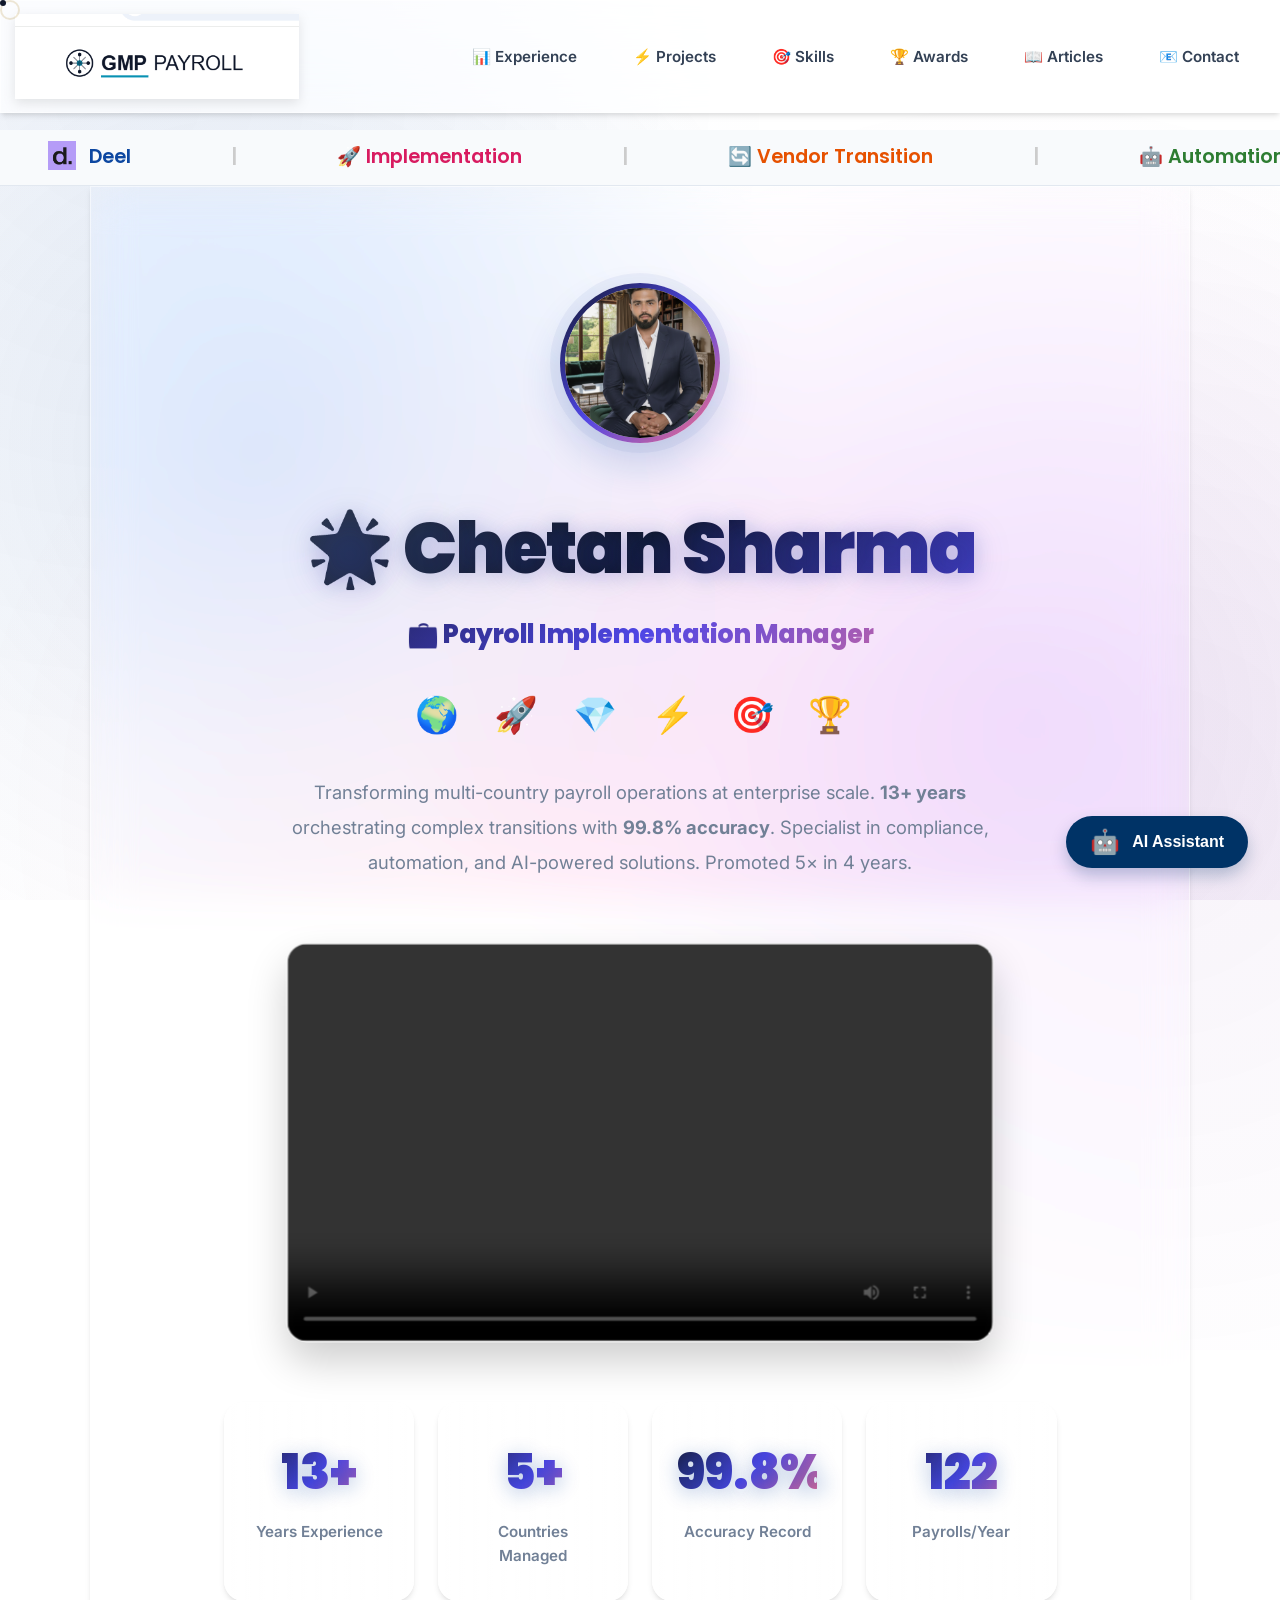
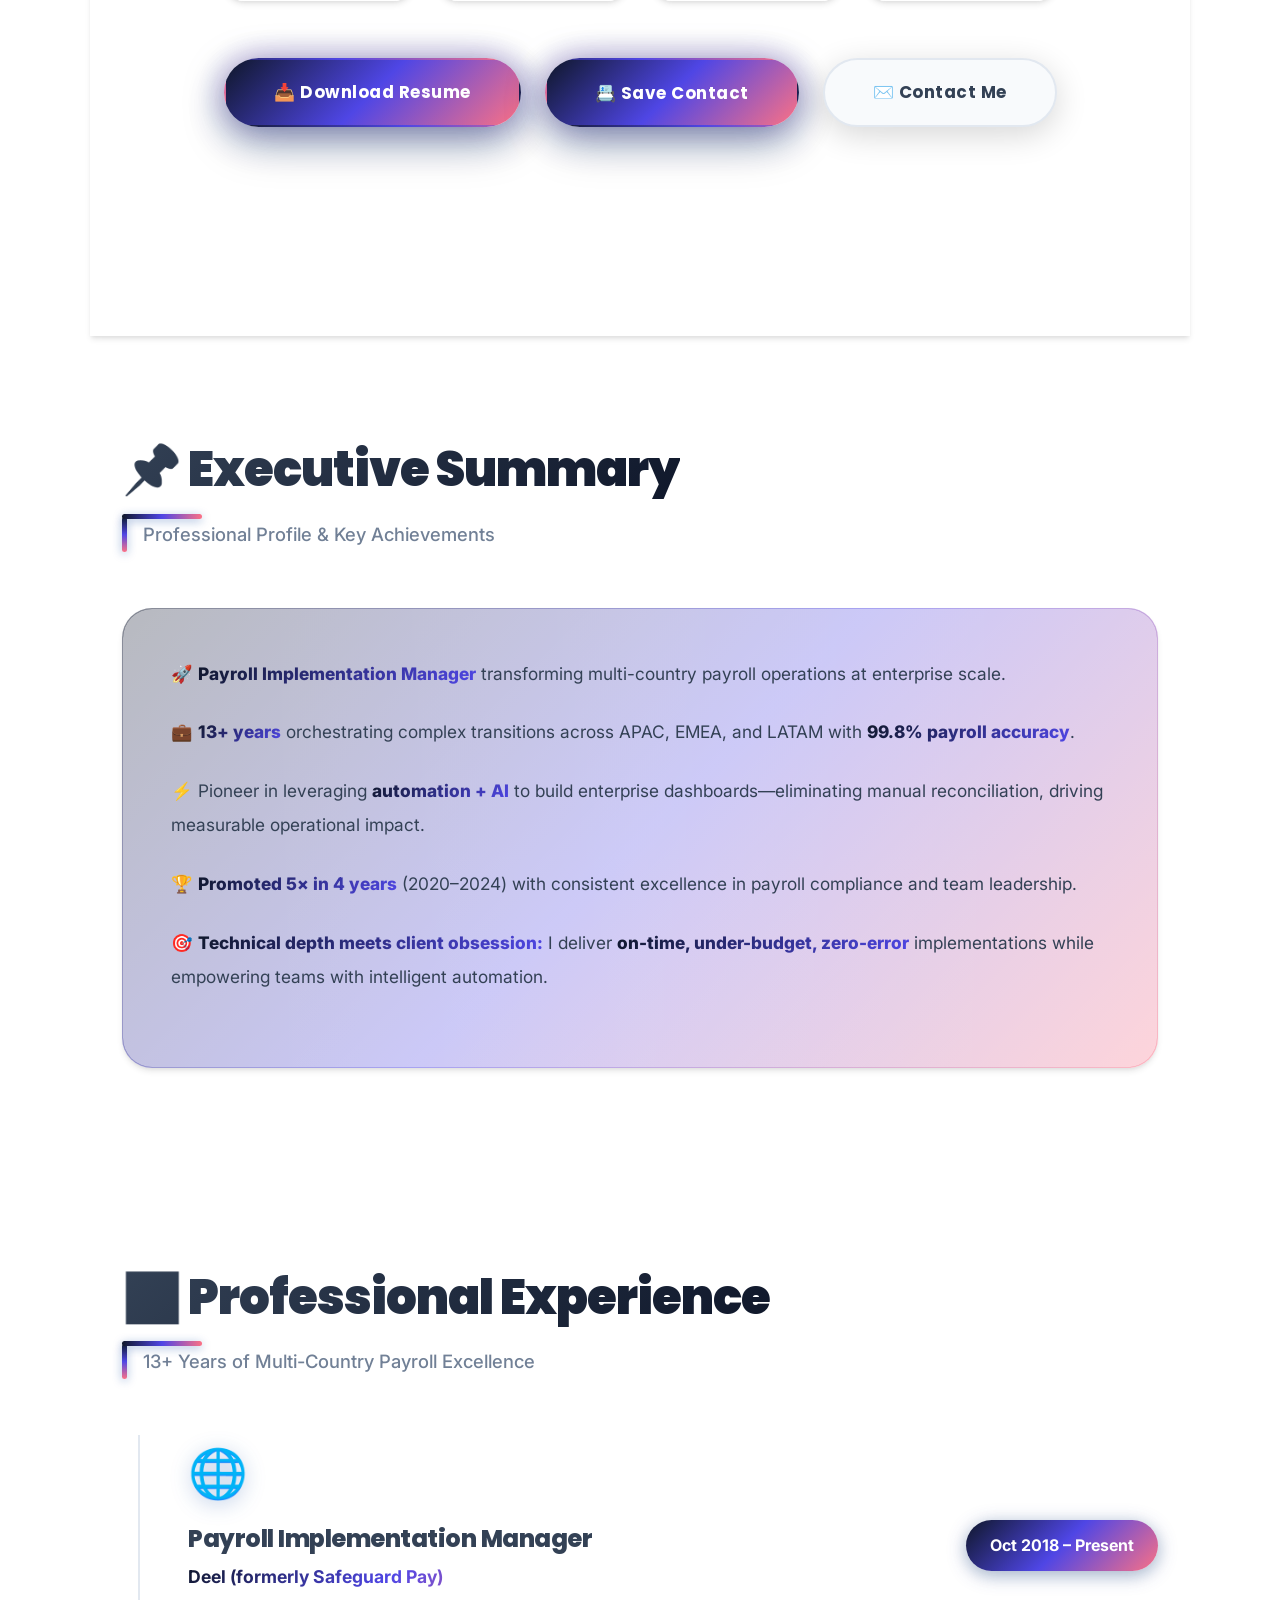
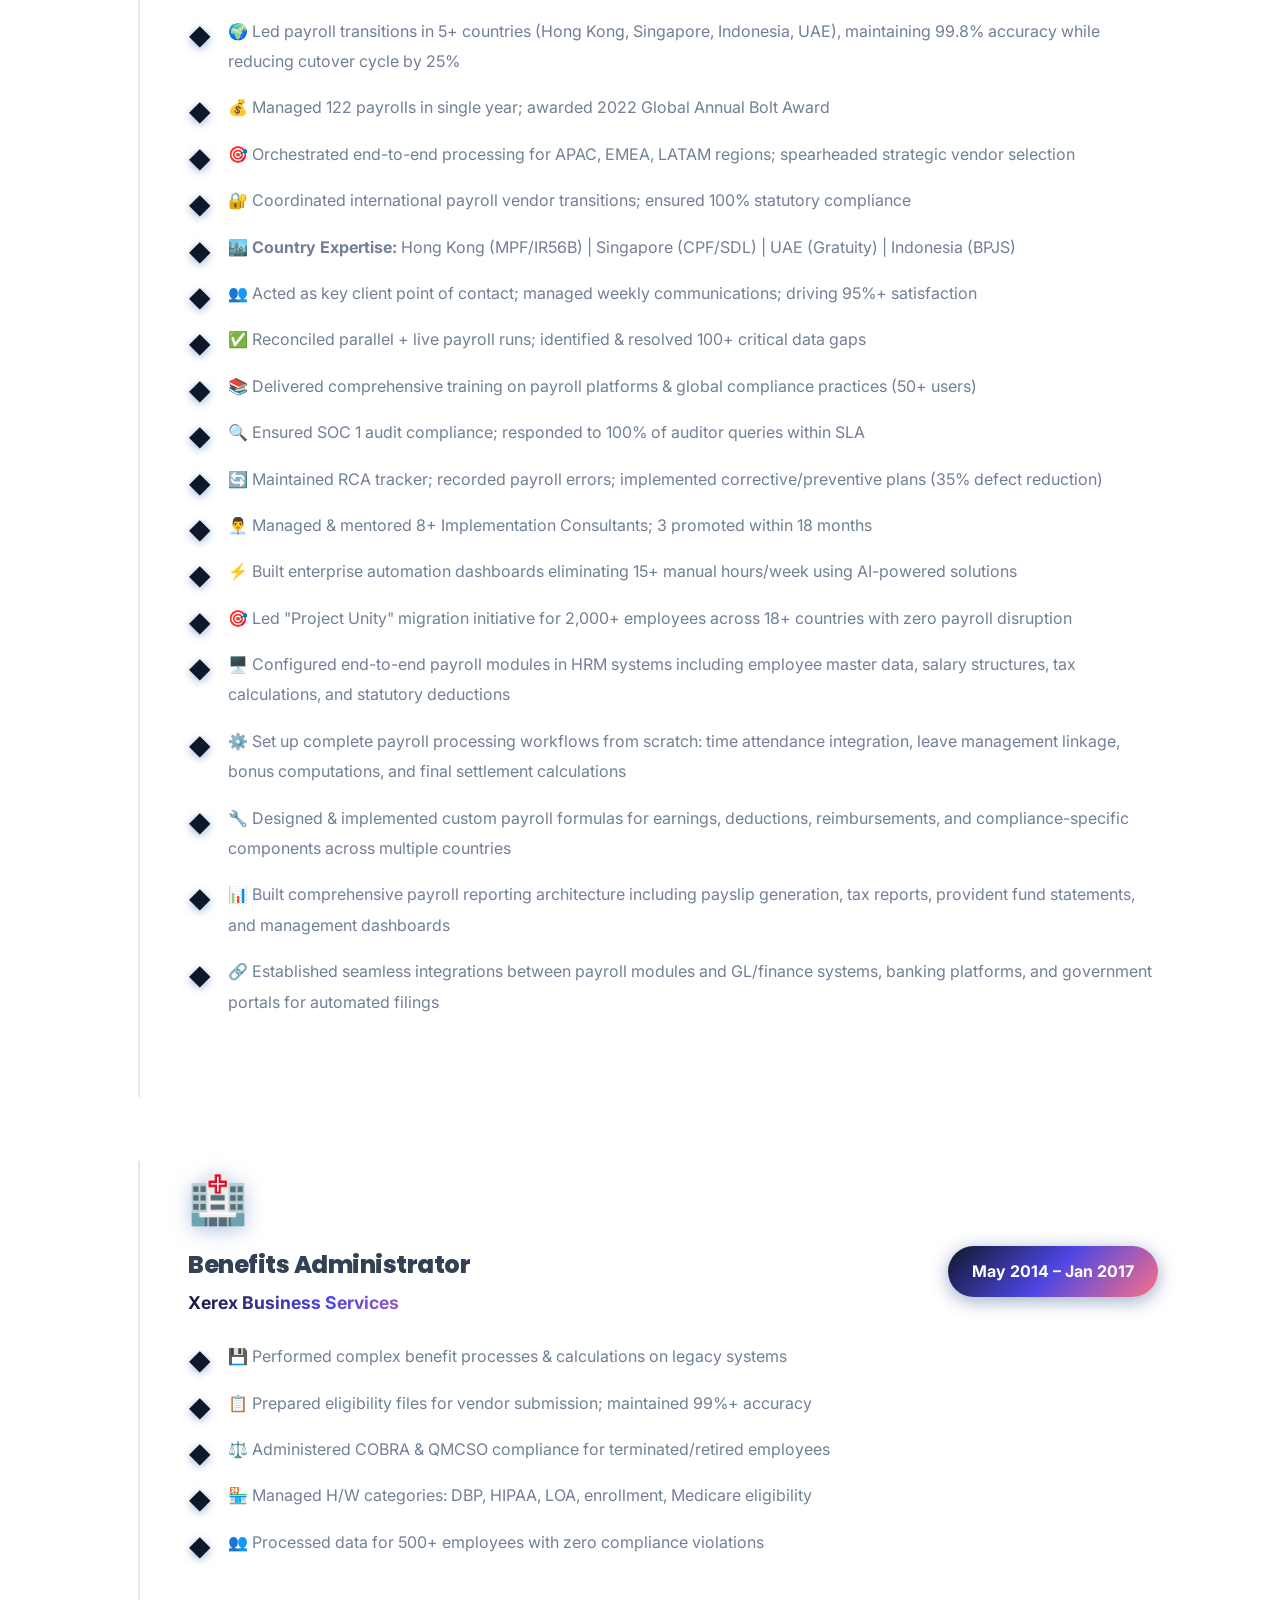
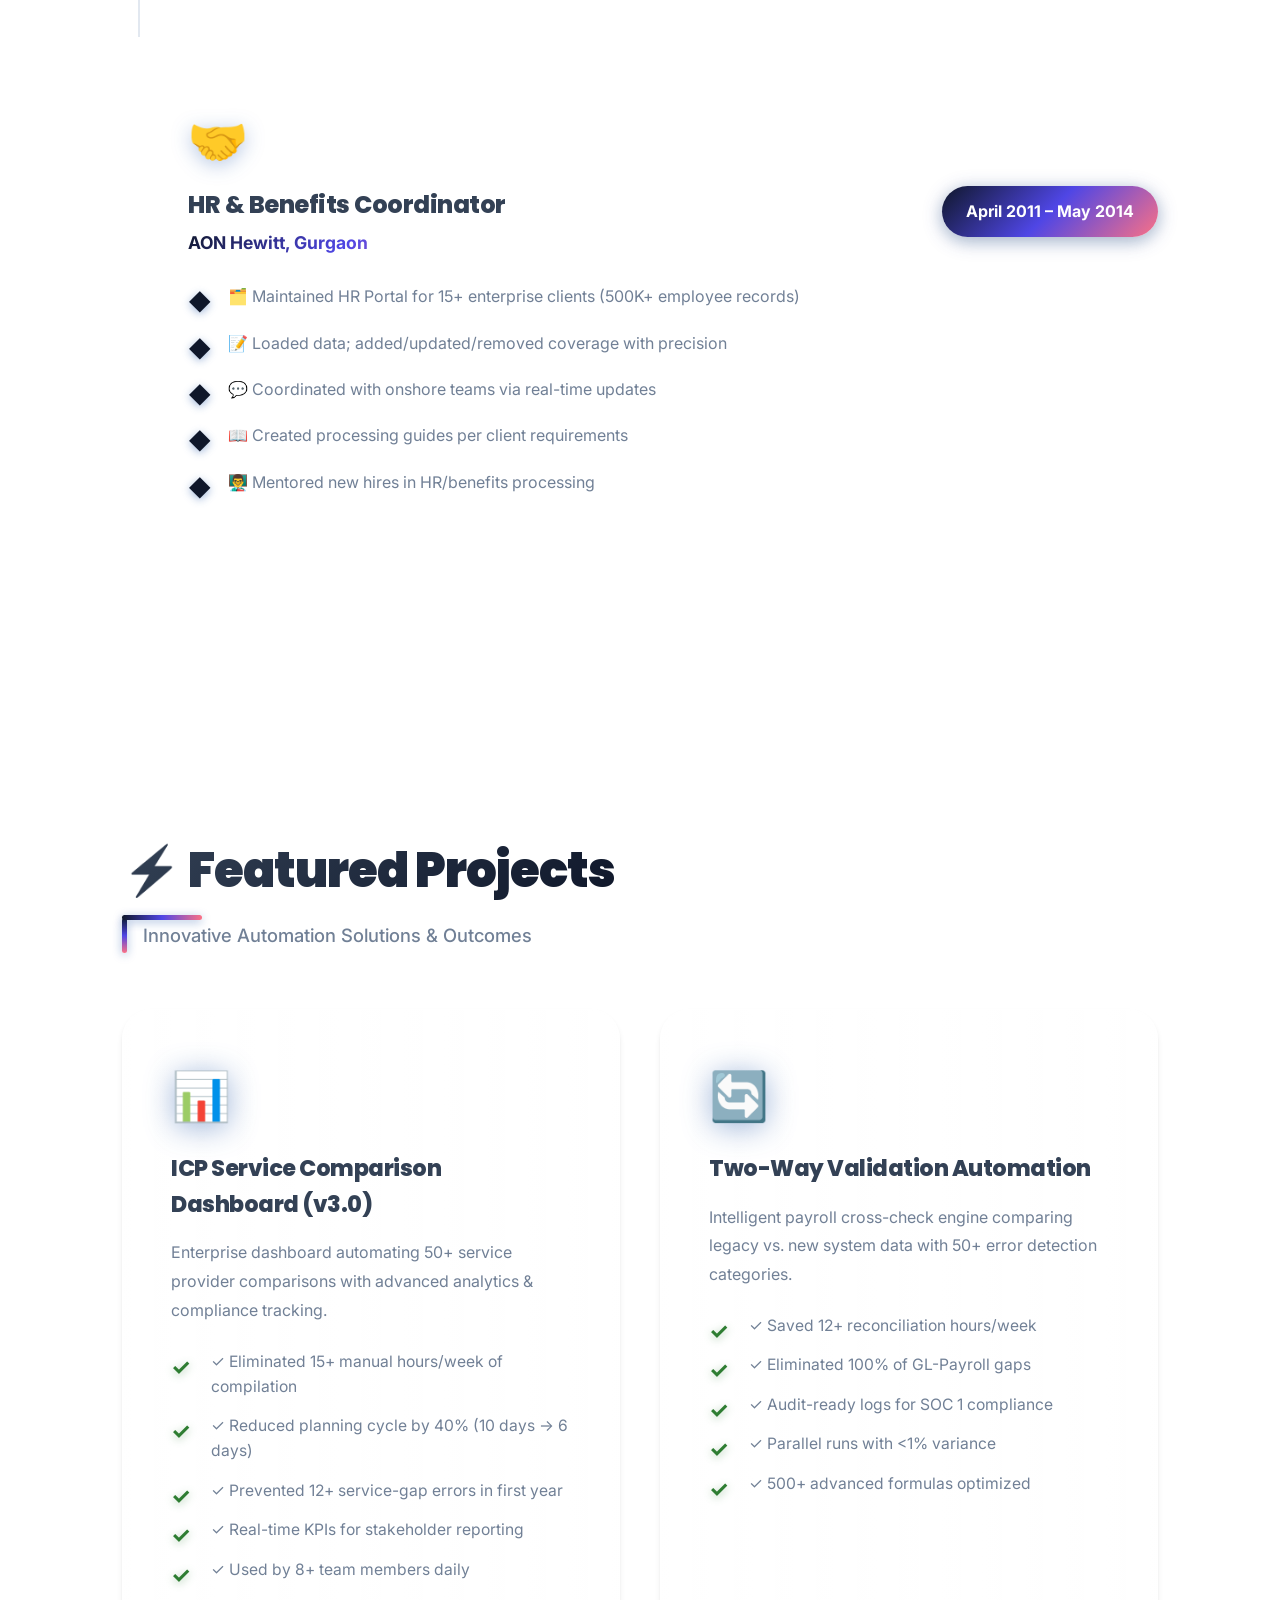
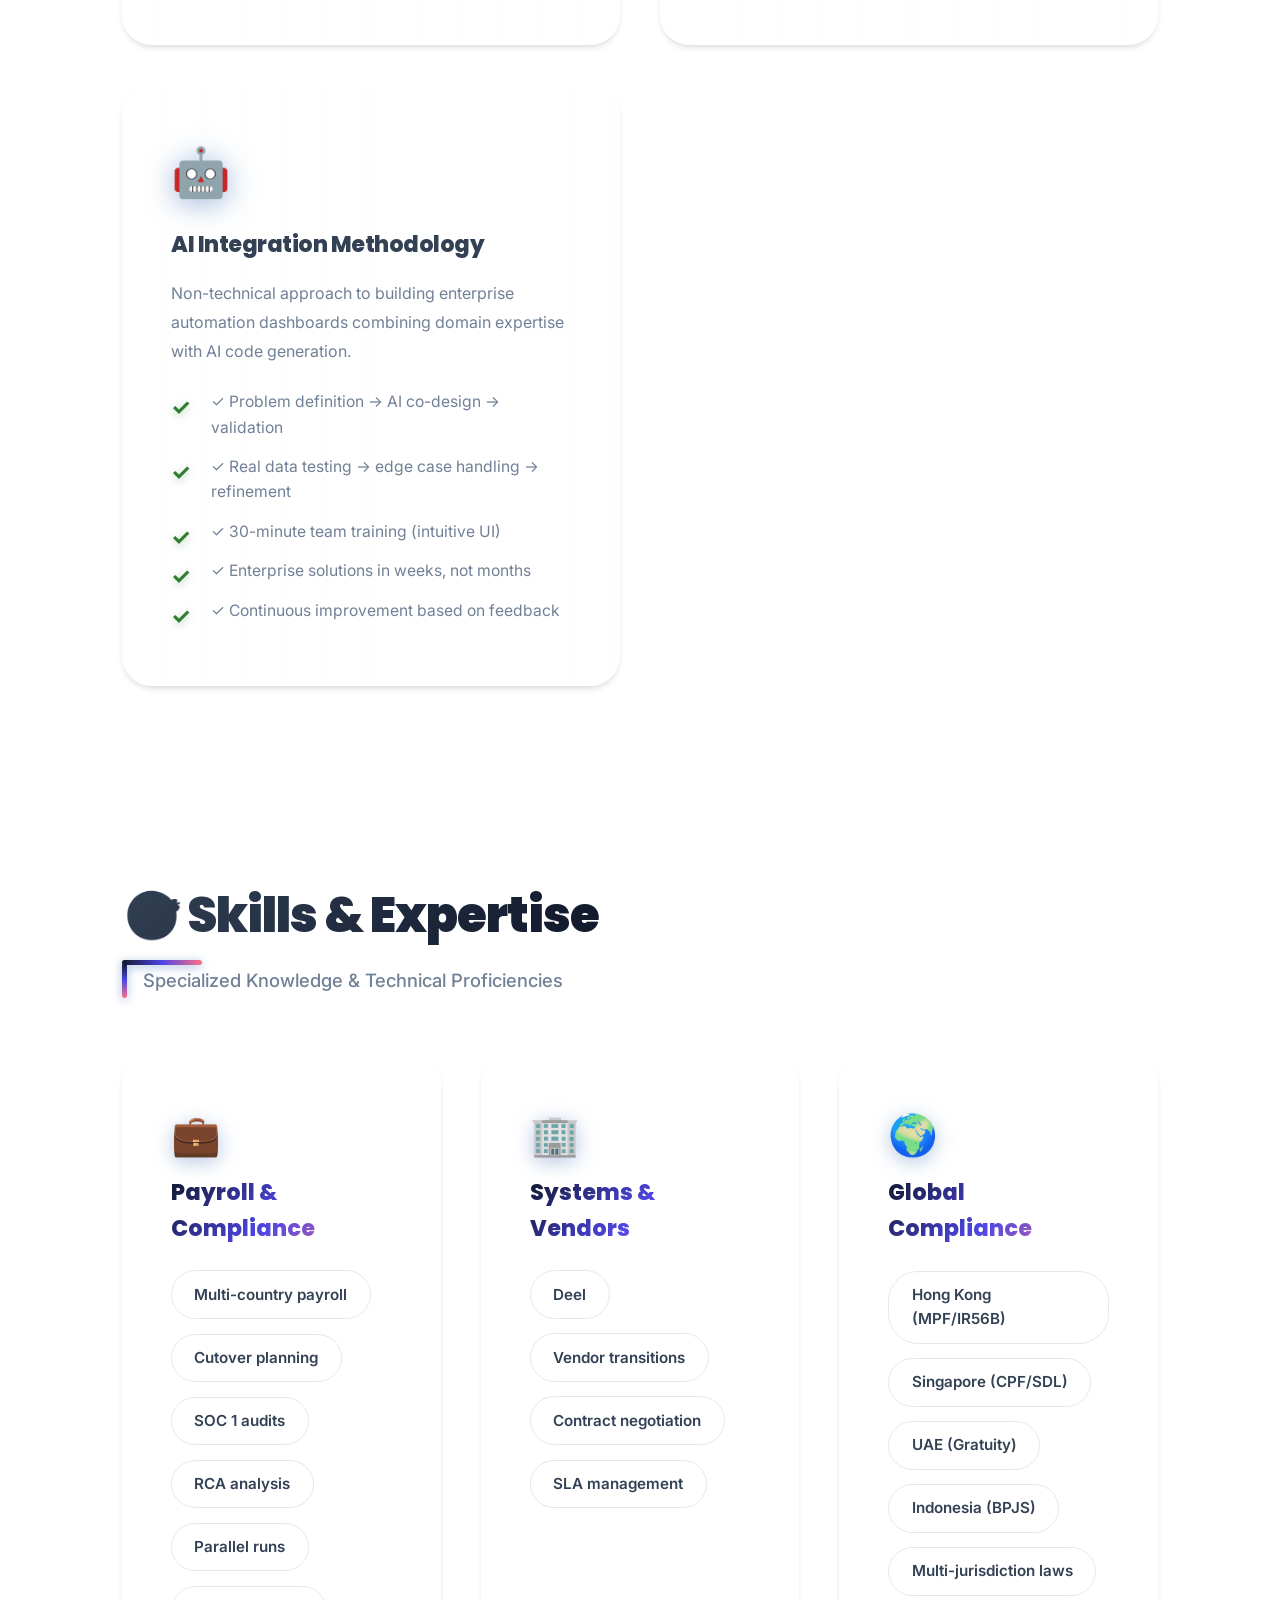
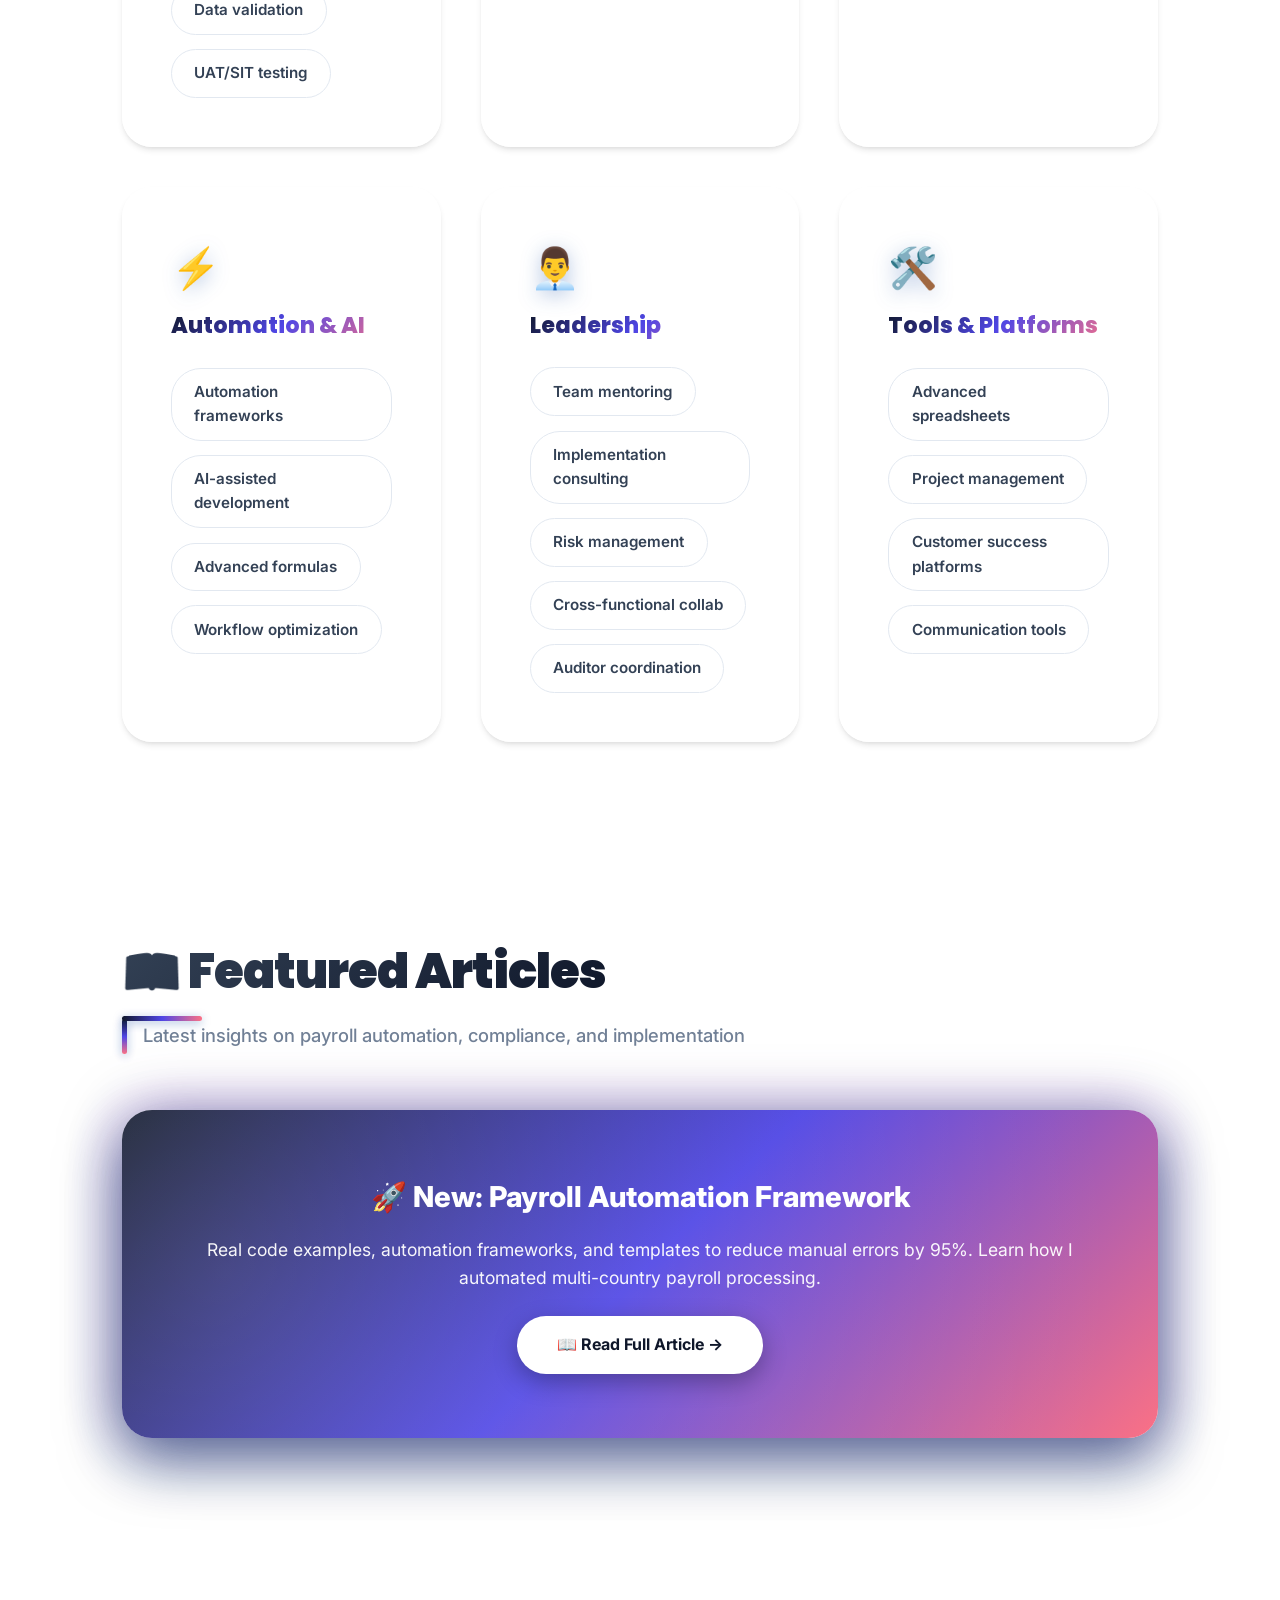
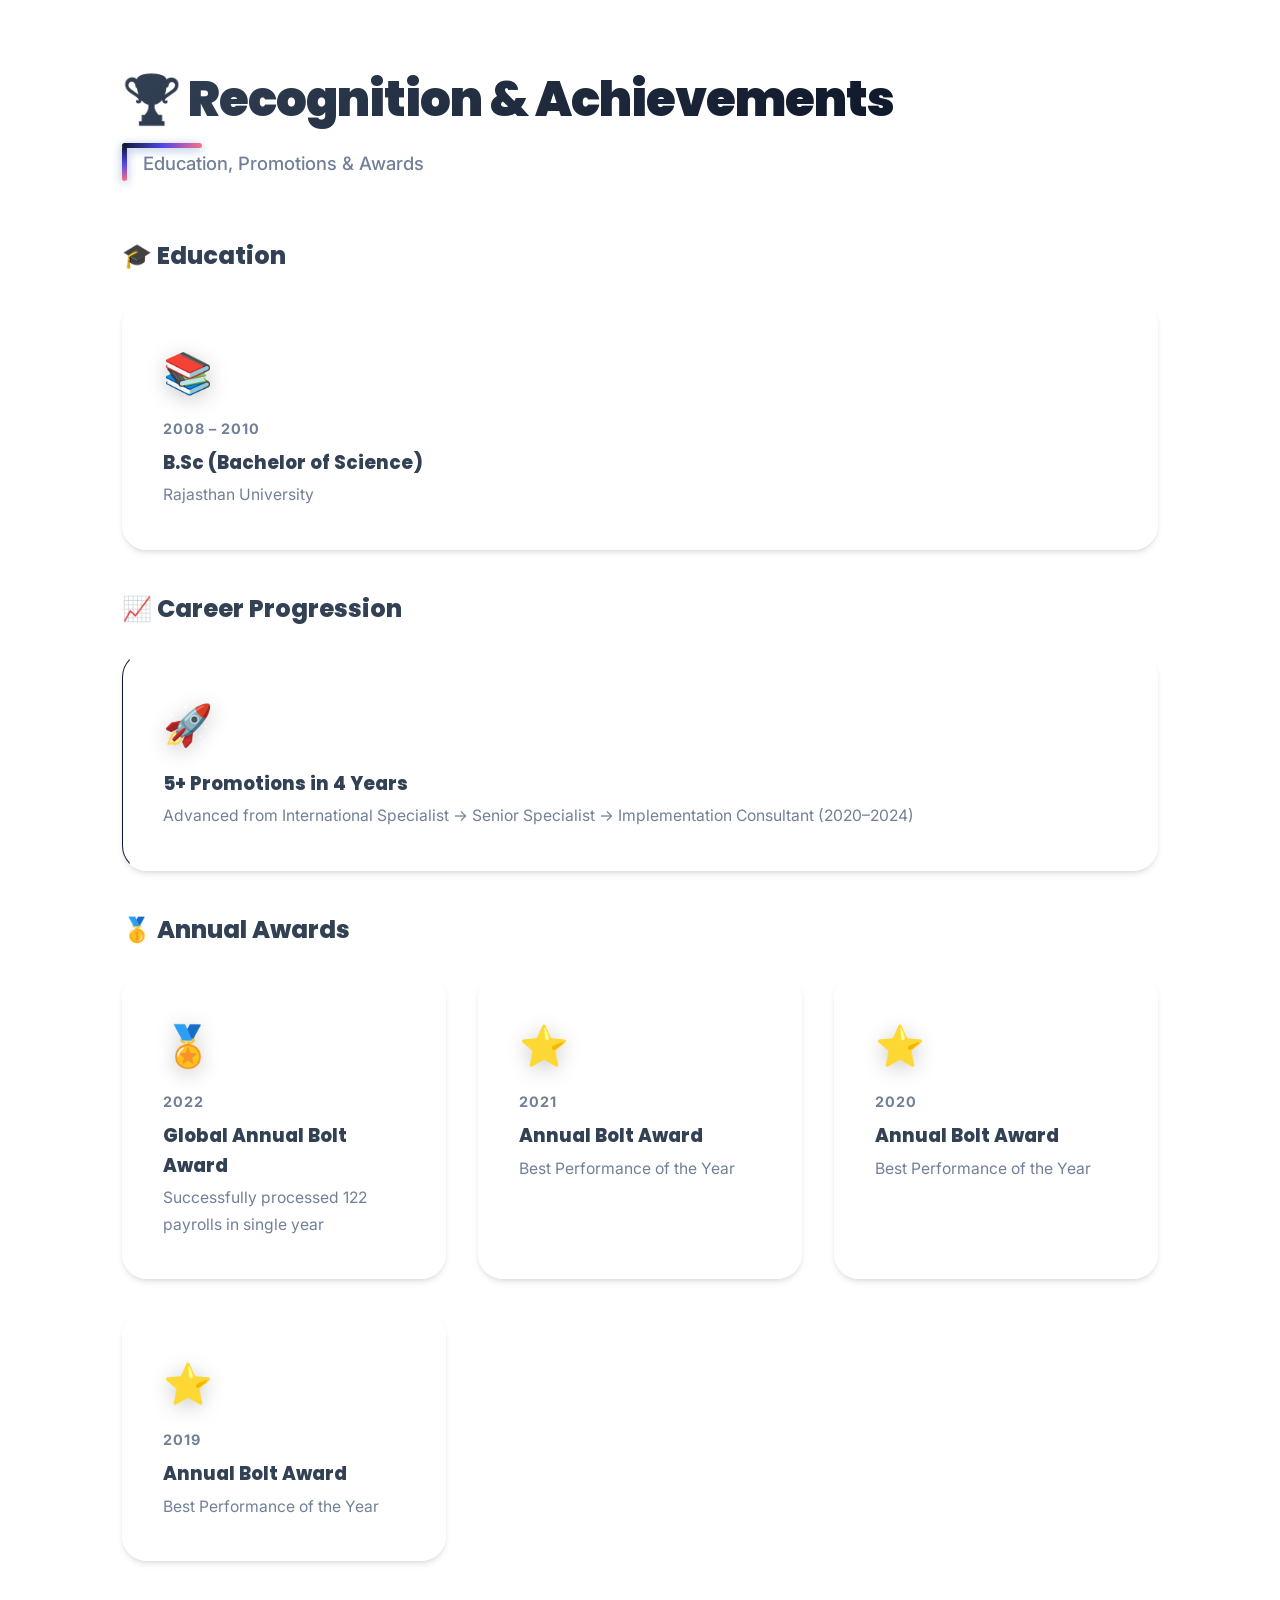
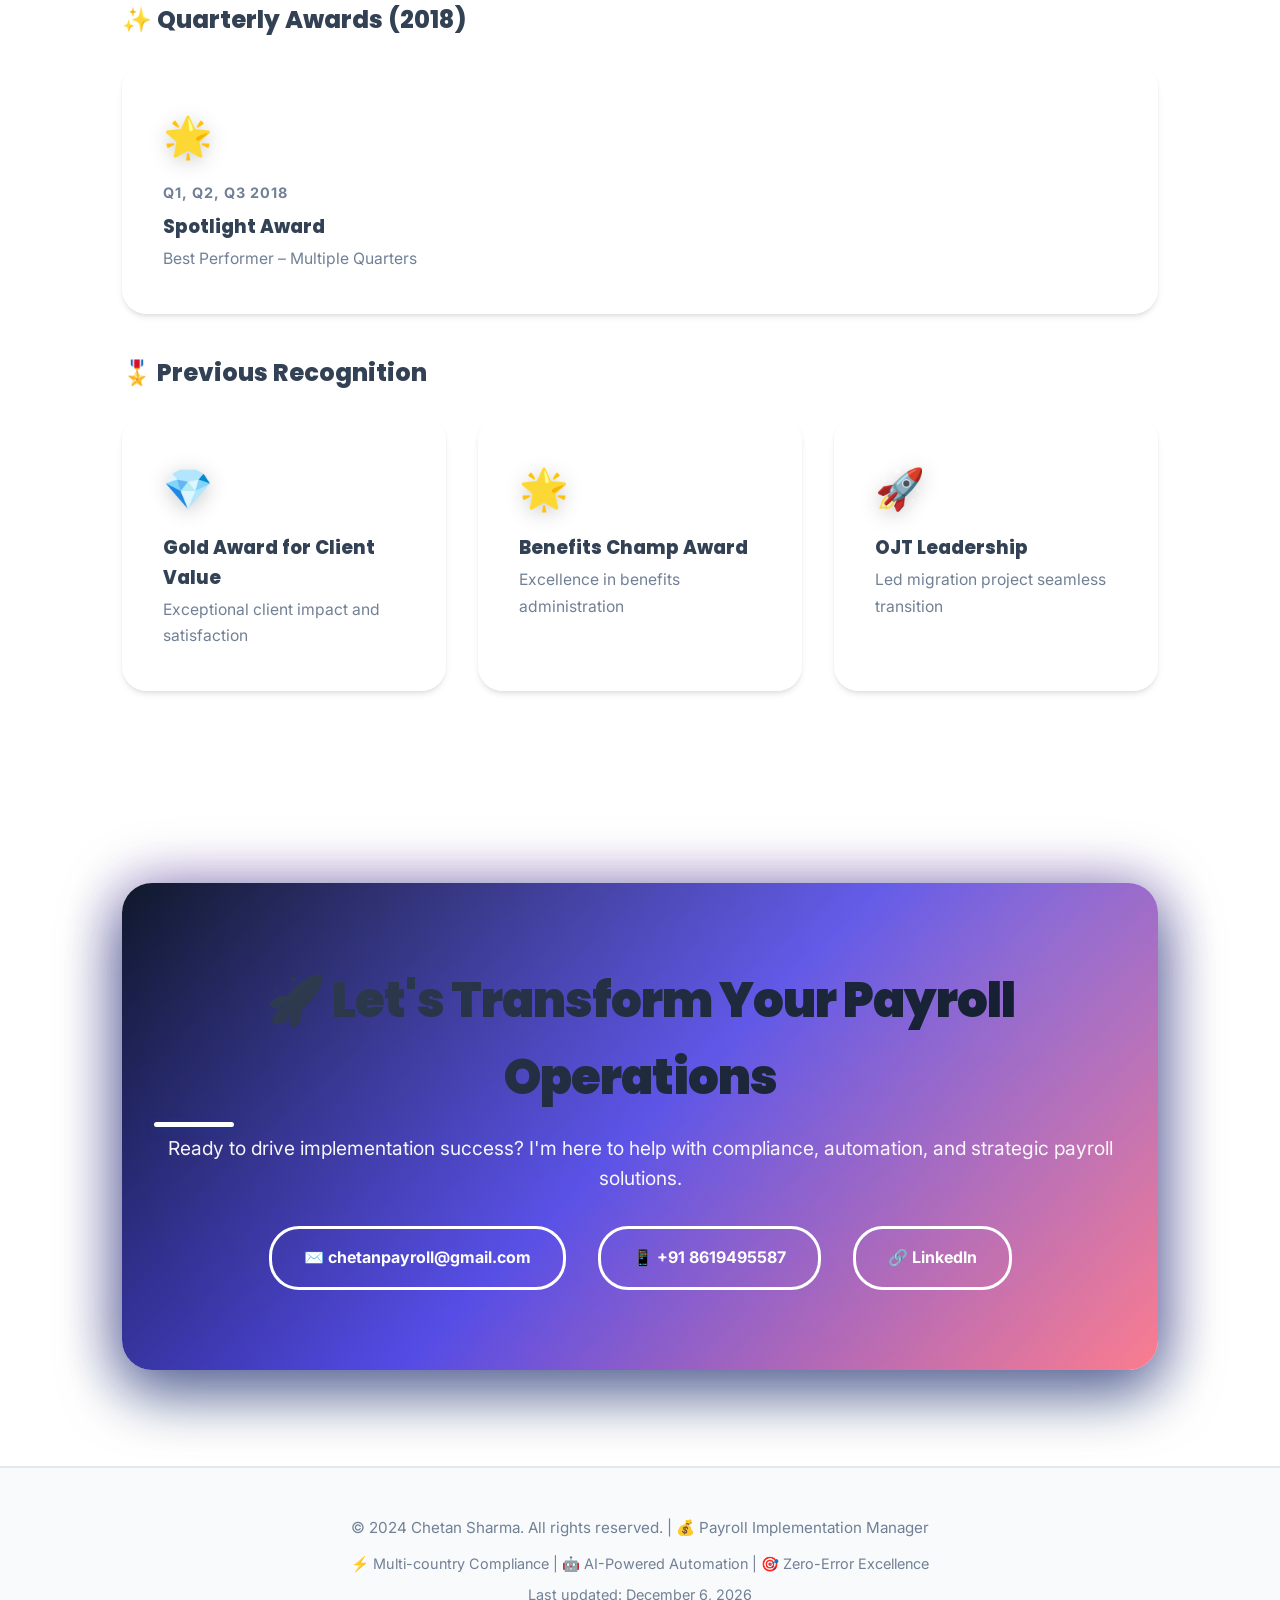
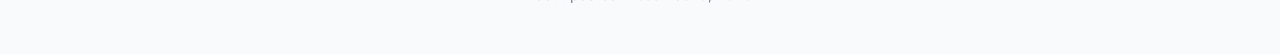
==== index.html @ 07a54a29 "Fix nav overlapping, remove dark mode, and update blog author style" ====
<!DOCTYPE html>
<html lang="en">

<head>
  <meta charset="UTF-8">
  <meta name="viewport" content="width=device-width, initial-scale=1.0">
  <meta name="description"
    content="Chetan Sharma | Payroll Implementation Manager | Multi-country payroll transitions, compliance, automation & AI integration. 13+ years experience.">
  <meta name="keywords" content="payroll implementation, multi-country payroll, compliance, automation">
  <meta name="author" content="Chetan Sharma">
  <meta name="theme-color" content="#0d47a1">

  <meta property="og:type" content="website">
  <meta property="og:url" content="https://www.gmppayroll.com">
  <meta property="og:title" content="Chetan Sharma | Payroll Implementation Manager">
  <meta property="og:description" content="Global payroll consultant with 13+ years leading multi-country transitions.">
  <meta property="og:image" content="https://www.gmppayroll.com/og-image.png">

  <link rel="canonical" href="https://www.gmppayroll.com">
  <link rel="preconnect" href="https://fonts.googleapis.com">
  <link rel="preconnect" href="https://fonts.gstatic.com" crossorigin>
  <link
    href="https://fonts.googleapis.com/css2?family=Inter:wght@300;400;500;600;700;800;900&family=Poppins:wght@600;700;800;900&display=swap"
    rel="stylesheet">

  <title>Chetan Sharma | Payroll Implementation Consultant | Global Multi-Country Payroll Specialist</title>

  <link rel='stylesheet' href='styles-enterprise.css'>

  <script async src="https://www.googletagmanager.com/gtag/js?id=G-E97FH17B0S"></script>
  <script>
    window.dataLayer = window.dataLayer || [];
    function gtag() { dataLayer.push(arguments); }
    gtag('js', new Date());
    gtag('config', 'G-E97FH17B0S');
  </script>

</head>

<body>


  <div id="reading-progress" role="progressbar" aria-label="Reading progress" aria-valuemin="0" aria-valuemax="100">
  </div>

  <div id="custom-cursor"></div>
  <div id="cursor-dot"></div>





  <nav role="navigation" aria-label="Main navigation">
    <div class="nav-container">
      <a href="#" class="logo">
        <img src="logo.png" alt="GMP Payroll">
      </a>
      <ul class="nav-links" id="navLinks">
        <li><a href="#experience">📊 Experience</a></li>
        <li><a href="#projects">⚡ Projects</a></li>
        <li><a href="#skills">🎯 Skills</a></li>
        <li><a href="#awards">🏆 Awards</a></li>
        <li><a href="#blog">📖 Articles</a></li>
        <li><a href="#contact">📧 Contact</a></li>
      </ul>
      <button class="hamburger-menu" id="hamburgerMenu" aria-label="Toggle navigation menu" aria-expanded="false">
        <span class="hamburger-line"></span>
        <span class="hamburger-line"></span>
        <span class="hamburger-line"></span>
      </button>
    </div>
  </nav>

  <main id="main-content">

    <div class="ticker-wrap">
      <div class="ticker-track">
        <span class="ticker-item"><img src="deel logo.png" class="ticker-logo" alt="Deel"> Deel</span> <span
          class="ticker-item">|</span>
        <span class="ticker-item">🚀 Implementation</span> <span class="ticker-item">|</span>
        <span class="ticker-item">🔄 Vendor Transition</span> <span class="ticker-item">|</span>
        <span class="ticker-item">🤖 Automation</span> <span class="ticker-item">|</span>
        <span class="ticker-item"><img src="Safeguard logo.png" class="ticker-logo" alt="Safeguard"> Safeguard</span>
        <span class="ticker-item">|</span>
        <span class="ticker-item"><img src="Xerox Logo.png" class="ticker-logo" alt="Xerox"> Xerox</span> <span
          class="ticker-item">|</span>
        <span class="ticker-item">💼 AON</span> <span class="ticker-item">|</span>
        <span class="ticker-item"><img src="deel logo.png" class="ticker-logo" alt="Deel"> Deel</span> <span
          class="ticker-item">|</span>
        <span class="ticker-item">🚀 Implementation</span> <span class="ticker-item">|</span>
        <span class="ticker-item">🔄 Vendor Transition</span> <span class="ticker-item">|</span>
        <span class="ticker-item">🤖 Automation</span> <span class="ticker-item">|</span>
        <span class="ticker-item"><img src="Safeguard logo.png" class="ticker-logo" alt="Safeguard"> Safeguard</span>
        <span class="ticker-item">|</span>
        <span class="ticker-item"><img src="Xerox Logo.png" class="ticker-logo" alt="Xerox"> Xerox</span> <span
          class="ticker-item">|</span>
        <span class="ticker-item">💼 AON</span> <span class="ticker-item">|</span>
        <span class="ticker-item"><img src="deel logo.png" class="ticker-logo" alt="Deel"> Deel</span> <span
          class="ticker-item">|</span>
        <span class="ticker-item">🚀 Implementation</span> <span class="ticker-item">|</span>
        <span class="ticker-item">🔄 Vendor Transition</span> <span class="ticker-item">|</span>
        <span class="ticker-item">🤖 Automation</span> <span class="ticker-item">|</span>
        <span class="ticker-item"><img src="Safeguard logo.png" class="ticker-logo" alt="Safeguard"> Safeguard</span>
        <span class="ticker-item">|</span>
        <span class="ticker-item"><img src="Xerox Logo.png" class="ticker-logo" alt="Xerox"> Xerox</span> <span
          class="ticker-item">|</span>
        <span class="ticker-item">💼 AON</span> <span class="ticker-item">|</span>
        <span class="ticker-item"><img src="deel logo.png" class="ticker-logo" alt="Deel"> Deel</span> <span
          class="ticker-item">|</span>
        <span class="ticker-item">🚀 Implementation</span> <span class="ticker-item">|</span>
        <span class="ticker-item">🔄 Vendor Transition</span> <span class="ticker-item">|</span>
        <span class="ticker-item">🤖 Automation</span> <span class="ticker-item">|</span>
        <span class="ticker-item"><img src="Safeguard logo.png" class="ticker-logo" alt="Safeguard"> Safeguard</span>
        <span class="ticker-item">|</span>
        <span class="ticker-item"><img src="Xerox Logo.png" class="ticker-logo" alt="Xerox"> Xerox</span> <span
          class="ticker-item">|</span>
        <span class="ticker-item">💼 AON</span> <span class="ticker-item">|</span>
      </div>
    </div>

    <section class="hero" role="banner" aria-label="Hero section">
      <div class="hero-content">
        <img src="headshot.png" alt="Chetan Sharma" class="hero-headshot parallax-layer" width="160" height="160"
          loading="eager">
        <h1 class="parallax-layer">🌟 Chetan Sharma</h1>
        <p class="hero-subtitle parallax-layer">💼 Payroll Implementation Manager</p>
        <div class="emoji-row parallax-layer">
          <span>🌍</span>
          <span>🚀</span>
          <span>💎</span>
          <span>⚡</span>
          <span>🎯</span>
          <span>🏆</span>
        </div>
        <p class="hero-description parallax-layer">
          Transforming multi-country payroll operations at enterprise scale. <strong>13+ years</strong> orchestrating
          complex transitions with <strong>99.8% accuracy</strong>. Specialist in compliance, automation, and AI-powered
          solutions. Promoted 5× in 4 years.
        </p>

        <!-- Executive Introduction Video -->
        <!-- Executive Introduction Video -->
        <div class="hero-video-container parallax-layer"
          style="margin: 4rem auto 4rem; max-width: 700px; position: relative; z-index: 10; border-radius: 20px; overflow: hidden; box-shadow: 0 20px 40px rgba(0, 0, 0, 0.2), 0 0 0 1px rgba(255, 255, 255, 0.15); border: 1px solid var(--glass-border); background: var(--glass-bg); animation: float 6s ease-in-out infinite;">
          <video controls preload="metadata" width="100%" height="auto"
            style="display: block; width: 100%; height: auto; aspect-ratio: 16/9; background: rgba(0,0,0,0.2);"
            aria-label="Executive Introduction Video">
            <source src="Create_a_full_1080p_202512221819.mp4" type="video/mp4">
            Your browser does not support the video tag.
          </video>
        </div>

        <div class="hero-stats parallax-layer">
          <div class="stat-card" tabindex="0">
            <div class="stat-number">13+</div>
            <div class="stat-label">Years Experience</div>
          </div>
          <div class="stat-card" tabindex="0">
            <div class="stat-number">5+</div>
            <div class="stat-label">Countries Managed</div>
          </div>
          <div class="stat-card" tabindex="0">
            <div class="stat-number">99.8%</div>
            <div class="stat-label">Accuracy Record</div>
          </div>
          <div class="stat-card" tabindex="0">
            <div class="stat-number">122</div>
            <div class="stat-label">Payrolls/Year</div>
          </div>
        </div>

        <div class="hero-cta parallax-layer">
          <a href="Chetan_Sharma_Global_Payroll_Implementation_Manager.pdf"
            download="Chetan_Sharma_Global_Payroll_Implementation_Manager.pdf" class="btn btn-primary"
            id="downloadPDF">📥 Download Resume</a>
          <button class="btn btn-primary" id="downloadVCard">📇 Save Contact</button>
          <a href="mailto:chetanpayroll@gmail.com" class="btn btn-secondary">✉️ Contact Me</a>
        </div>
      </div>
    </section>

    <section id="summary" class="reveal" role="region" aria-labelledby="summary-heading">
      <h2 id="summary-heading">📌 Executive Summary</h2>
      <p class="section-subtitle">Professional Profile & Key Achievements</p>
      <div class="summary-card">
        <p>🚀 <strong>Payroll Implementation Manager</strong> transforming multi-country payroll operations at
          enterprise scale.</p>
        <p>💼 <strong>13+ years</strong> orchestrating complex transitions across APAC, EMEA, and LATAM with
          <strong>99.8% payroll accuracy</strong>.
        </p>
        <p>⚡ Pioneer in leveraging <strong>automation + AI</strong> to build enterprise dashboards—eliminating manual
          reconciliation, driving measurable operational impact.</p>
        <p>🏆 <strong>Promoted 5× in 4 years</strong> (2020–2024) with consistent excellence in payroll compliance and
          team leadership.</p>
        <p>🎯 <strong>Technical depth meets client obsession:</strong> I deliver <strong>on-time, under-budget,
            zero-error</strong> implementations while empowering teams with intelligent automation.</p>
      </div>
    </section>

    <section id="experience" class="reveal" role="region" aria-labelledby="experience-heading">
      <h2 id="experience-heading">📊 Professional Experience</h2>
      <p class="section-subtitle">13+ Years of Multi-Country Payroll Excellence</p>

      <div class="experience-item">
        <div class="experience-icon">🌐</div>
        <div class="experience-header">
          <div>
            <div class="experience-title">Payroll Implementation Manager</div>
            <div class="experience-company">Deel (formerly Safeguard Pay)</div>
          </div>
          <div class="experience-period">Oct 2018 – Present</div>
        </div>
        <ul class="experience-bullets">
          <li>🌍 Led payroll transitions in 5+ countries (Hong Kong, Singapore, Indonesia, UAE), maintaining 99.8%
            accuracy while reducing cutover cycle by 25%</li>
          <li>💰 Managed 122 payrolls in single year; awarded 2022 Global Annual Bolt Award</li>
          <li>🎯 Orchestrated end-to-end processing for APAC, EMEA, LATAM regions; spearheaded strategic vendor
            selection</li>
          <li>🔐 Coordinated international payroll vendor transitions; ensured 100% statutory compliance</li>
          <li>🏙️ <strong>Country Expertise:</strong> Hong Kong (MPF/IR56B) | Singapore (CPF/SDL) | UAE (Gratuity) |
            Indonesia (BPJS)</li>
          <li>👥 Acted as key client point of contact; managed weekly communications; driving 95%+ satisfaction</li>
          <li>✅ Reconciled parallel + live payroll runs; identified & resolved 100+ critical data gaps</li>
          <li>📚 Delivered comprehensive training on payroll platforms & global compliance practices (50+ users)</li>
          <li>🔍 Ensured SOC 1 audit compliance; responded to 100% of auditor queries within SLA</li>
          <li>🔄 Maintained RCA tracker; recorded payroll errors; implemented corrective/preventive plans (35% defect
            reduction)</li>
          <li>👨‍💼 Managed & mentored 8+ Implementation Consultants; 3 promoted within 18 months</li>
          <li>⚡ Built enterprise automation dashboards eliminating 15+ manual hours/week using AI-powered solutions</li>
          <li>🎯 Led "Project Unity" migration initiative for 2,000+ employees across 18+ countries with zero payroll
            disruption</li>
          <li>🖥️ Configured end-to-end payroll modules in HRM systems including employee master data, salary
            structures, tax calculations, and statutory deductions</li>
          <li>⚙️ Set up complete payroll processing workflows from scratch: time attendance integration, leave
            management linkage, bonus computations, and final settlement calculations</li>
          <li>🔧 Designed & implemented custom payroll formulas for earnings, deductions, reimbursements, and
            compliance-specific components across multiple countries</li>
          <li>📊 Built comprehensive payroll reporting architecture including payslip generation, tax reports, provident
            fund statements, and management dashboards</li>
          <li>🔗 Established seamless integrations between payroll modules and GL/finance systems, banking platforms,
            and government portals for automated filings</li>
        </ul>
      </div>

      <div class="experience-item">
        <div class="experience-icon">🏥</div>
        <div class="experience-header">
          <div>
            <div class="experience-title">Benefits Administrator</div>
            <div class="experience-company">Xerex Business Services</div>
          </div>
          <div class="experience-period">May 2014 – Jan 2017</div>
        </div>
        <ul class="experience-bullets">
          <li>💾 Performed complex benefit processes & calculations on legacy systems</li>
          <li>📋 Prepared eligibility files for vendor submission; maintained 99%+ accuracy</li>
          <li>⚖️ Administered COBRA & QMCSO compliance for terminated/retired employees</li>
          <li>🏪 Managed H/W categories: DBP, HIPAA, LOA, enrollment, Medicare eligibility</li>
          <li>👥 Processed data for 500+ employees with zero compliance violations</li>
        </ul>
      </div>

      <div class="experience-item">
        <div class="experience-icon">🤝</div>
        <div class="experience-header">
          <div>
            <div class="experience-title">HR & Benefits Coordinator</div>
            <div class="experience-company">AON Hewitt, Gurgaon</div>
          </div>
          <div class="experience-period">April 2011 – May 2014</div>
        </div>
        <ul class="experience-bullets">
          <li>🗂️ Maintained HR Portal for 15+ enterprise clients (500K+ employee records)</li>
          <li>📝 Loaded data; added/updated/removed coverage with precision</li>
          <li>💬 Coordinated with onshore teams via real-time updates</li>
          <li>📖 Created processing guides per client requirements</li>
          <li>👨‍🏫 Mentored new hires in HR/benefits processing</li>
        </ul>
      </div>
    </section>

    <section id="projects" class="reveal" role="region" aria-labelledby="projects-heading">
      <h2 id="projects-heading">⚡ Featured Projects</h2>
      <p class="section-subtitle">Innovative Automation Solutions & Outcomes</p>
      <div class="projects-grid">

        <div class="project-card" tabindex="0">
          <div class="project-icon">📊</div>
          <div class="project-title">ICP Service Comparison Dashboard (v3.0)</div>
          <p class="project-description">Enterprise dashboard automating 50+ service provider comparisons with advanced
            analytics & compliance tracking.</p>
          <ul class="project-outcomes">
            <li>✓ Eliminated 15+ manual hours/week of compilation</li>
            <li>✓ Reduced planning cycle by 40% (10 days → 6 days)</li>
            <li>✓ Prevented 12+ service-gap errors in first year</li>
            <li>✓ Real-time KPIs for stakeholder reporting</li>
            <li>✓ Used by 8+ team members daily</li>
          </ul>
        </div>

        <div class="project-card" tabindex="0">
          <div class="project-icon">🔄</div>
          <div class="project-title">Two-Way Validation Automation</div>
          <p class="project-description">Intelligent payroll cross-check engine comparing legacy vs. new system data
            with 50+ error detection categories.</p>
          <ul class="project-outcomes">
            <li>✓ Saved 12+ reconciliation hours/week</li>
            <li>✓ Eliminated 100% of GL-Payroll gaps</li>
            <li>✓ Audit-ready logs for SOC 1 compliance</li>
            <li>✓ Parallel runs with <1% variance</li>
            <li>✓ 500+ advanced formulas optimized</li>
          </ul>
        </div>

        <div class="project-card" tabindex="0">
          <div class="project-icon">🤖</div>
          <div class="project-title">AI Integration Methodology</div>
          <p class="project-description">Non-technical approach to building enterprise automation dashboards combining
            domain expertise with AI code generation.</p>
          <ul class="project-outcomes">
            <li>✓ Problem definition → AI co-design → validation</li>
            <li>✓ Real data testing → edge case handling → refinement</li>
            <li>✓ 30-minute team training (intuitive UI)</li>
            <li>✓ Enterprise solutions in weeks, not months</li>
            <li>✓ Continuous improvement based on feedback</li>
          </ul>
        </div>

      </div>
    </section>

    <section id="skills" class="reveal" role="region" aria-labelledby="skills-heading">
      <h2 id="skills-heading">🎯 Skills & Expertise</h2>
      <p class="section-subtitle">Specialized Knowledge & Technical Proficiencies</p>
      <div class="skills-grid">

        <div class="skill-category" tabindex="0">
          <div class="skill-icon">💼</div>
          <h3>Payroll & Compliance</h3>
          <div class="skill-chips">
            <span class="skill-chip"><span>Multi-country payroll</span></span>
            <span class="skill-chip"><span>Cutover planning</span></span>
            <span class="skill-chip"><span>SOC 1 audits</span></span>
            <span class="skill-chip"><span>RCA analysis</span></span>
            <span class="skill-chip"><span>Parallel runs</span></span>
            <span class="skill-chip"><span>Data validation</span></span>
            <span class="skill-chip"><span>UAT/SIT testing</span></span>
          </div>
        </div>

        <div class="skill-category" tabindex="0">
          <div class="skill-icon">🏢</div>
          <h3>Systems & Vendors</h3>
          <div class="skill-chips">
            <span class="skill-chip"><span>Deel</span></span>
            <span class="skill-chip"><span>Vendor transitions</span></span>
            <span class="skill-chip"><span>Contract negotiation</span></span>
            <span class="skill-chip"><span>SLA management</span></span>
          </div>
        </div>

        <div class="skill-category" tabindex="0">
          <div class="skill-icon">🌍</div>
          <h3>Global Compliance</h3>
          <div class="skill-chips">
            <span class="skill-chip"><span>Hong Kong (MPF/IR56B)</span></span>
            <span class="skill-chip"><span>Singapore (CPF/SDL)</span></span>
            <span class="skill-chip"><span>UAE (Gratuity)</span></span>
            <span class="skill-chip"><span>Indonesia (BPJS)</span></span>
            <span class="skill-chip"><span>Multi-jurisdiction laws</span></span>
          </div>
        </div>

        <div class="skill-category" tabindex="0">
          <div class="skill-icon">⚡</div>
          <h3>Automation & AI</h3>
          <div class="skill-chips">
            <span class="skill-chip"><span>Automation frameworks</span></span>
            <span class="skill-chip"><span>AI-assisted development</span></span>
            <span class="skill-chip"><span>Advanced formulas</span></span>
            <span class="skill-chip"><span>Workflow optimization</span></span>
          </div>
        </div>

        <div class="skill-category" tabindex="0">
          <div class="skill-icon">👨‍💼</div>
          <h3>Leadership</h3>
          <div class="skill-chips">
            <span class="skill-chip"><span>Team mentoring</span></span>
            <span class="skill-chip"><span>Implementation consulting</span></span>
            <span class="skill-chip"><span>Risk management</span></span>
            <span class="skill-chip"><span>Cross-functional collab</span></span>
            <span class="skill-chip"><span>Auditor coordination</span></span>
          </div>
        </div>

        <div class="skill-category" tabindex="0">
          <div class="skill-icon">🛠️</div>
          <h3>Tools & Platforms</h3>
          <div class="skill-chips">
            <span class="skill-chip"><span>Advanced spreadsheets</span></span>
            <span class="skill-chip"><span>Project management</span></span>
            <span class="skill-chip"><span>Customer success platforms</span></span>
            <span class="skill-chip"><span>Communication tools</span></span>
          </div>
        </div>

      </div>
    </section>

    <section id="blog" class="reveal" role="region" aria-labelledby="blog-heading">
      <h2 id="blog-heading">📖 Featured Articles</h2>
      <p class="section-subtitle">Latest insights on payroll automation, compliance, and implementation</p>

      <div class="blog-featured">
        <h3>🚀 New: Payroll Automation Framework</h3>
        <p>Real code examples, automation frameworks, and templates to reduce manual errors by 95%. Learn how I
          automated multi-country payroll processing.</p>
        <a href="/blog/payroll-automation-google-sheets-apps-script/">📖 Read Full Article →</a>
      </div>
    </section>

    <section id="awards" class="reveal" role="region" aria-labelledby="awards-heading">
      <h2 id="awards-heading">🏆 Recognition & Achievements</h2>
      <p class="section-subtitle">Education, Promotions & Awards</p>

      <h3
        style="font-size: 1.5rem; margin-top: 2.5rem; margin-bottom: 1.5rem; color: var(--text); font-family: 'Poppins', sans-serif; font-weight: 800;">
        🎓 Education</h3>
      <div class="awards-grid">
        <div class="award-card">
          <div class="award-emoji">📚</div>
          <div class="award-year">2008 – 2010</div>
          <div class="award-title">B.Sc (Bachelor of Science)</div>
          <div class="award-description">Rajasthan University</div>
        </div>
      </div>

      <h3
        style="font-size: 1.5rem; margin-top: 2.5rem; margin-bottom: 1.5rem; color: var(--text); font-family: 'Poppins', sans-serif; font-weight: 800;">
        📈 Career Progression</h3>
      <div class="awards-grid">
        <div class="award-card promotion">
          <div class="award-emoji">🚀</div>
          <div class="award-title">5+ Promotions in 4 Years</div>
          <div class="award-description">Advanced from International Specialist → Senior Specialist → Implementation
            Consultant (2020–2024)</div>
        </div>
      </div>

      <h3
        style="font-size: 1.5rem; margin-top: 2.5rem; margin-bottom: 1.5rem; color: var(--text); font-family: 'Poppins', sans-serif; font-weight: 800;">
        🥇 Annual Awards</h3>
      <div class="awards-grid">
        <div class="award-card">
          <div class="award-emoji">🏅</div>
          <div class="award-year">2022</div>
          <div class="award-title">Global Annual Bolt Award</div>
          <div class="award-description">Successfully processed 122 payrolls in single year</div>
        </div>
        <div class="award-card">
          <div class="award-emoji">⭐</div>
          <div class="award-year">2021</div>
          <div class="award-title">Annual Bolt Award</div>
          <div class="award-description">Best Performance of the Year</div>
        </div>
        <div class="award-card">
          <div class="award-emoji">⭐</div>
          <div class="award-year">2020</div>
          <div class="award-title">Annual Bolt Award</div>
          <div class="award-description">Best Performance of the Year</div>
        </div>
        <div class="award-card">
          <div class="award-emoji">⭐</div>
          <div class="award-year">2019</div>
          <div class="award-title">Annual Bolt Award</div>
          <div class="award-description">Best Performance of the Year</div>
        </div>
      </div>

      <h3
        style="font-size: 1.5rem; margin-top: 2.5rem; margin-bottom: 1.5rem; color: var(--text); font-family: 'Poppins', sans-serif; font-weight: 800;">
        ✨ Quarterly Awards (2018)</h3>
      <div class="awards-grid">
        <div class="award-card">
          <div class="award-emoji">🌟</div>
          <div class="award-year">Q1, Q2, Q3 2018</div>
          <div class="award-title">Spotlight Award</div>
          <div class="award-description">Best Performer – Multiple Quarters</div>
        </div>
      </div>

      <h3
        style="font-size: 1.5rem; margin-top: 2.5rem; margin-bottom: 1.5rem; color: var(--text); font-family: 'Poppins', sans-serif; font-weight: 800;">
        🎖️ Previous Recognition</h3>
      <div class="awards-grid">
        <div class="award-card">
          <div class="award-emoji">💎</div>
          <div class="award-title">Gold Award for Client Value</div>
          <div class="award-description">Exceptional client impact and satisfaction</div>
        </div>
        <div class="award-card">
          <div class="award-emoji">🌟</div>
          <div class="award-title">Benefits Champ Award</div>
          <div class="award-description">Excellence in benefits administration</div>
        </div>
        <div class="award-card">
          <div class="award-emoji">🚀</div>
          <div class="award-title">OJT Leadership</div>
          <div class="award-description">Led migration project seamless transition</div>
        </div>
      </div>
    </section>

    <section id="contact" class="reveal" role="region" aria-labelledby="contact-heading">
      <div class="contact-section">
        <h2 id="contact-heading">🚀 Let's Transform Your Payroll Operations</h2>
        <p>Ready to drive implementation success? I'm here to help with compliance, automation, and strategic payroll
          solutions.</p>
        <div class="contact-links">
          <a href="mailto:chetanpayroll@gmail.com" class="contact-link"><span>✉️ chetanpayroll@gmail.com</span></a>
          <a href="tel:+918611949558" class="contact-link"><span>📱 +91 8619495587</span></a>
          <a href="https://www.linkedin.com/in/chetan-champ" target="_blank" rel="noopener noreferrer"
            class="contact-link"><span>🔗 LinkedIn</span></a>
        </div>
      </div>
    </section>
  </main>
  <footer role="contentinfo">
    <p>&copy; 2024 Chetan Sharma. All rights reserved. | 💰 Payroll Implementation Manager</p>
    <p style="font-size: 0.9rem; margin-top: 0.75rem;">⚡ Multi-country Compliance | 🤖 AI-Powered Automation | 🎯
      Zero-Error Excellence</p>
    <p style="font-size: 0.9rem; margin-top: 0.5rem;" id="lastUpdated">Last updated: 2024</p>
  </footer>
  <div class="lightbox" id="lightbox" role="dialog" aria-modal="true" aria-label="Image viewer">
    <div class="lightbox-content">
      <button class="lightbox-close" id="lightboxClose" aria-label="Close lightbox">×</button>
      <button class="lightbox-nav lightbox-prev" id="lightboxPrev" aria-label="Previous image">‹</button>
      <img class="lightbox-img" id="lightboxImg" src="" alt="">
      <button class="lightbox-nav lightbox-next" id="lightboxNext" aria-label="Next image">›</button>
      <div class="lightbox-caption" id="lightboxCaption"></div>
    </div>
  </div>
  <script type="application/ld+json">
  {
    "@context": "https://schema.org",
    "@type": "Person",
    "name": "Chetan Sharma",
    "jobTitle": "Payroll Implementation Manager",
    "url": "https://www.gmppayroll.com",
    "email": "chetanpayroll@gmail.com",
    "telephone": "+918611949558",
    "location": "Gurgaon, India",
    "sameAs": "https://www.linkedin.com/in/chetan-champ",
    "image": "https://www.gmppayroll.com/headshot.png",
    "description": "Payroll Implementation Manager with 13+ years of experience in multi-country payroll transitions, compliance, and AI automation.",
    "knowsAbout": ["Payroll Implementation", "Multi-country Compliance", "Automation", "Data Migration", "Global Payroll Operations", "AI Integration"]
  }
  </script>

  <script>
    window.addEventListener('load', () => {
      setTimeout(() => {
        document.getElementById('page-loader').classList.add('hidden');
      }, 1500);
    });

    const cursor = document.getElementById('custom-cursor');
    const cursorDot = document.getElementById('cursor-dot');
    let mouseX = 0, mouseY = 0;
    let cursorX = 0, cursorY = 0;
    let dotX = 0, dotY = 0;

    // Performance & Accessibility Gate
    const isMobile = window.innerWidth <= 1024 || window.matchMedia('(hover: none)').matches;
    const prefersReducedMotion = window.matchMedia('(prefers-reduced-motion: reduce)').matches;

    // Only attach heavy listeners if performance allows
    if (!isMobile && !prefersReducedMotion) {
      document.addEventListener('mousemove', (e) => {
        mouseX = e.clientX;
        mouseY = e.clientY;

        // Significantly reduce particle frequency for performance
        if (Math.random() > 0.95) {
          createCursorParticle(mouseX, mouseY);
        }
      });

      function animateCursor() {
        const dx = mouseX - cursorX;
        const dy = mouseY - cursorY;
        cursorX += dx * 0.15;
        cursorY += dy * 0.15;

        const dx2 = mouseX - dotX;
        const dy2 = mouseY - dotY;
        dotX += dx2 * 0.3;
        dotY += dy2 * 0.3;

        cursor.style.left = cursorX + 'px';
        cursor.style.top = cursorY + 'px';
        cursorDot.style.left = dotX + 'px';
        cursorDot.style.top = dotY + 'px';

        requestAnimationFrame(animateCursor);
      }
      animateCursor();

      document.querySelectorAll('a, button, .stat-card, .project-card, .skill-chip').forEach(el => {
        el.addEventListener('mouseenter', () => {
          document.body.classList.add('cursor-hover');
        });
        el.addEventListener('mouseleave', () => {
          document.body.classList.remove('cursor-hover');
        });
      });

      document.addEventListener('mousedown', () => {
        document.body.classList.add('cursor-click');
      });
      document.addEventListener('mouseup', () => {
        document.body.classList.remove('cursor-click');
      });
    }

    function createCursorParticle(x, y) {
      // Limit total particles to prevent DOM thrashing
      if (document.getElementsByClassName('cursor-particle').length > 15) return;

      const particle = document.createElement('div');
      particle.className = 'cursor-particle';
      particle.style.left = x + 'px';
      particle.style.top = y + 'px';
      particle.style.setProperty('--tx', (Math.random() - 0.5) * 50 + 'px');
      particle.style.setProperty('--ty', (Math.random() - 0.5) * 50 + 'px');
      document.body.appendChild(particle);

      setTimeout(() => {
        particle.remove();
      }, 800);
    }

    let motionEnabled = !window.matchMedia('(prefers-reduced-motion: reduce)').matches;

    // Mobile Menu
    const hamburger = document.getElementById('hamburgerMenu');
    const navLinks = document.getElementById('navLinks');

    if (hamburger && navLinks) {
      hamburger.addEventListener('click', () => {
        const isExpanded = hamburger.getAttribute('aria-expanded') === 'true';
        hamburger.setAttribute('aria-expanded', !isExpanded);
        navLinks.classList.toggle('active');
        hamburger.classList.toggle('active');
      });

      document.querySelectorAll('.nav-links a').forEach(link => {
        link.addEventListener('click', () => {
          hamburger.setAttribute('aria-expanded', 'false');
          navLinks.classList.remove('active');
          hamburger.classList.remove('active');
        });
      });
    }

    const progressBar = document.getElementById('reading-progress');

    function updateReadingProgress() {
      const windowHeight = window.innerHeight;
      const documentHeight = document.documentElement.scrollHeight - windowHeight;
      const scrolled = window.pageYOffset;
      const progress = (scrolled / documentHeight) * 100;

      progressBar.style.width = `${Math.min(progress, 100)}%`;
      progressBar.setAttribute('aria-valuenow', Math.round(progress));
    }

    window.addEventListener('scroll', updateReadingProgress, { passive: true });

    const revealElements = document.querySelectorAll('.reveal');
    const revealObserver = new IntersectionObserver((entries) => {
      entries.forEach(entry => {
        if (entry.isIntersecting) {
          entry.target.classList.add('active');
        }
      });
    }, {
      threshold: 0.1,
      rootMargin: '0px 0px -100px 0px'
    });

    revealElements.forEach(el => revealObserver.observe(el));

    const parallaxElements = document.querySelectorAll('.parallax-layer');
    let ticking = false;

    function updateParallax() {
      if (!motionEnabled) return;

      const scrollY = window.pageYOffset;
      parallaxElements.forEach((el, index) => {
        const speed = (index + 1) * 0.05;
        const yPos = -(scrollY * speed);
        el.style.transform = `translateY(${yPos}px) translateZ(${index * 2}px)`;
      });
      ticking = false;
    }

    window.addEventListener('scroll', () => {
      if (!motionEnabled) return;
      if (!ticking) {
        window.requestAnimationFrame(updateParallax);
        ticking = true;
      }
    }, { passive: true });

    const tiltCards = document.querySelectorAll('.project-card, .stat-card, .skill-category');

    tiltCards.forEach(card => {
      card.addEventListener('mousemove', (e) => {
        if (!motionEnabled) return;

        const rect = card.getBoundingClientRect();
        const x = e.clientX - rect.left;
        const y = e.clientY - rect.top;

        const centerX = rect.width / 2;
        const centerY = rect.height / 2;

        const rotateX = (y - centerY) / 15;
        const rotateY = (centerX - x) / 15;

        card.style.transform = `perspective(1000px) rotateX(${rotateX}deg) rotateY(${rotateY}deg) translateY(-15px) translateZ(20px)`;
      });

      card.addEventListener('mouseleave', () => {
        card.style.transform = '';
      });
    });

    const nav = document.querySelector('nav');
    window.addEventListener('scroll', () => {
      if (window.pageYOffset > 50) {
        nav.classList.add('scrolled');
      } else {
        nav.classList.remove('scrolled');
      }
    }, { passive: true });



    document.getElementById('downloadPDF').addEventListener('click', () => {
      window.print();
    });

    document.getElementById('downloadVCard').addEventListener('click', () => {
      const vcard = `BEGIN:VCARD
VERSION:3.0
FN:Chetan Sharma
N:Sharma;Chetan;;;
TITLE:Payroll Implementation Manager
EMAIL:chetanpayroll@gmail.com
TEL:+918611949558
URL:https://www.gmppayroll.com
URL:https://www.linkedin.com/in/chetan-champ
ADR;;Gurgaon;Haryana;;India
END:VCARD`;
      const element = document.createElement('a');
      element.setAttribute('href', 'data:text/plain;charset=utf-8,' + encodeURIComponent(vcard));
      element.setAttribute('download', 'chetan-sharma.vcf');
      element.style.display = 'none';
      document.body.appendChild(element);
      element.click();
      document.body.removeChild(element);
    });

    const lightbox = document.getElementById('lightbox');
    const lightboxImg = document.getElementById('lightboxImg');
    const lightboxCaption = document.getElementById('lightboxCaption');
    const lightboxClose = document.getElementById('lightboxClose');
    const lightboxPrev = document.getElementById('lightboxPrev');
    const lightboxNext = document.getElementById('lightboxNext');

    let currentImageIndex = 0;
    let galleryImages = [];

    function initGallery() {
      galleryImages = Array.from(document.querySelectorAll('.gallery-img'));

      galleryImages.forEach((img, index) => {
        img.addEventListener('click', () => {
          openLightbox(index);
        });

        img.setAttribute('tabindex', '0');
        img.addEventListener('keypress', (e) => {
          if (e.key === 'Enter' || e.key === ' ') {
            e.preventDefault();
            openLightbox(index);
          }
        });
      });
    }

    function openLightbox(index) {
      currentImageIndex = index;
      updateLightboxImage();
      lightbox.classList.add('active');
      document.body.style.overflow = 'hidden';
      lightboxClose.focus();
    }

    function closeLightbox() {
      lightbox.classList.remove('active');
      document.body.style.overflow = '';
    }

    function updateLightboxImage() {
      if (galleryImages.length === 0) return;

      const img = galleryImages[currentImageIndex];
      lightboxImg.src = img.src;
      lightboxImg.alt = img.alt;
      lightboxCaption.textContent = img.alt || '';

      lightboxPrev.disabled = currentImageIndex === 0;
      lightboxNext.disabled = currentImageIndex === galleryImages.length - 1;
    }

    function showPrevImage() {
      if (currentImageIndex > 0) {
        currentImageIndex--;
        updateLightboxImage();
      }
    }

    function showNextImage() {
      if (currentImageIndex < galleryImages.length - 1) {
        currentImageIndex++;
        updateLightboxImage();
      }
    }

    lightboxClose.addEventListener('click', closeLightbox);
    lightboxPrev.addEventListener('click', showPrevImage);
    lightboxNext.addEventListener('click', showNextImage);

    lightbox.addEventListener('click', (e) => {
      if (e.target === lightbox) {
        closeLightbox();
      }
    });

    document.addEventListener('keydown', (e) => {
      if (!lightbox.classList.contains('active')) return;

      if (e.key === 'Escape') {
        closeLightbox();
      } else if (e.key === 'ArrowLeft') {
        showPrevImage();
      } else if (e.key === 'ArrowRight') {
        showNextImage();
      }
    });

    initGallery();

    document.querySelectorAll('a[href^="#"]').forEach(anchor => {
      anchor.addEventListener('click', function (e) {
        const href = this.getAttribute('href');
        if (href !== '#') {
          e.preventDefault();
          const target = document.querySelector(href);
          if (target) {
            target.scrollIntoView({ behavior: 'smooth' });
          }
        }
      });
    });

    document.querySelectorAll('.btn, .contact-link').forEach(el => {
      el.addEventListener('click', function (e) {
        const ripple = document.createElement('span');
        const rect = this.getBoundingClientRect();
        const size = Math.max(rect.width, rect.height);
        const x = e.clientX - rect.left - size / 2;
        const y = e.clientY - rect.top - size / 2;

        ripple.style.width = ripple.style.height = size + 'px';
        ripple.style.left = x + 'px';
        ripple.style.top = y + 'px';
        ripple.style.position = 'absolute';
        ripple.style.borderRadius = '50%';
        ripple.style.background = 'rgba(255, 255, 255, 0.6)';
        ripple.style.transform = 'scale(0)';
        ripple.style.animation = 'ripple 0.6s ease-out';
        ripple.style.pointerEvents = 'none';

        this.appendChild(ripple);

        setTimeout(() => ripple.remove(), 600);
      });
    });

    const style = document.createElement('style');
    style.textContent = `
      @keyframes ripple {
        to {
          transform: scale(4);
          opacity: 0;
        }
      }
    `;
    document.head.appendChild(style);


    document.getElementById('lastUpdated').textContent = `Last updated: ${new Date().toLocaleDateString('en-US', { year: 'numeric', month: 'long', day: 'numeric' })}`;
  </script>
  <script src="chat-widget.js"></script>
  <script src='interactions.js'></script>
</body>

</html>
---- styles-enterprise.css ----
* {
      margin: 0;
      padding: 0;
      box-sizing: border-box;
    }

    :root {
      --primary: #0d47a1;
      --primary-light: #42a5f5;
      --primary-dark: #01579b;
      --secondary: #6a1b9a;
      --secondary-light: #ab47bc;
      --accent: #ff6b6b;
      --accent-glow: #ff416c;
      --success: #2e7d32;
      --warning: #f57f17;
      --bg: #ffffff;
      --bg-secondary: #f5f7fa;
      --bg-tertiary: #eef2f7;
      --text: #1a202c;
      --text-muted: #718096;
      --border: #e2e8f0;
      --glass-bg: rgba(255, 255, 255, 0.7);
      --glass-border: rgba(255, 255, 255, 0.3);
      --shadow-sm: 0 2px 8px rgba(0, 0, 0, 0.08);
      --shadow-md: 0 4px 16px rgba(0, 0, 0, 0.12);
      --shadow-lg: 0 8px 32px rgba(0, 0, 0, 0.16);
      --shadow-xl: 0 16px 48px rgba(0, 0, 0, 0.2);
      --shadow-2xl: 0 24px 64px rgba(0, 0, 0, 0.25);
    }

    @media (prefers-color-scheme: dark) {
      :root {
        --bg: #0a0e27;
        --bg-secondary: #1a1f3a;
        --bg-tertiary: #252a4a;
        --text: #f7fafc;
        --text-muted: #a0aec0;
        --border: #2d3748;
        --primary-light: #64b5f6;
        --glass-bg: rgba(26, 32, 58, 0.7);
        --glass-border: rgba(255, 255, 255, 0.1);
        --shadow-sm: 0 2px 8px rgba(0, 0, 0, 0.4);
        --shadow-md: 0 4px 16px rgba(0, 0, 0, 0.5);
        --shadow-lg: 0 8px 32px rgba(0, 0, 0, 0.6);
        --shadow-xl: 0 16px 48px rgba(0, 0, 0, 0.7);
        --shadow-2xl: 0 24px 64px rgba(0, 0, 0, 0.8);
      }
    }

    html {
      scroll-behavior: smooth;
      scroll-padding-top: 100px;
    }

    body {
      font-family: 'Inter', -apple-system, BlinkMacSystemFont, 'Segoe UI', sans-serif;
      -webkit-font-smoothing: antialiased;
      -moz-osx-font-smoothing: grayscale;
      background: var(--bg);
      color: var(--text);
      line-height: 1.6;
      overflow-x: hidden;
      position: relative;
      cursor: auto;
      /* Reverting custom cursor default for accessibility/familiarity */
    }

    #custom-cursor {
      position: fixed;
      width: 20px;
      height: 20px;
      border: 2px solid var(--primary);
      border-radius: 50%;
      pointer-events: none;
      z-index: 10002;
      transition: transform 0.15s ease, border-color 0.3s ease;
      mix-blend-mode: difference;
    }

    #cursor-dot {
      position: fixed;
      width: 6px;
      height: 6px;
      background: var(--primary);
      border-radius: 50%;
      pointer-events: none;
      z-index: 10003;
      transition: transform 0.1s ease;
    }

    .cursor-hover #custom-cursor {
      transform: scale(2);
      border-color: var(--accent-glow);
    }

    .cursor-click #custom-cursor {
      transform: scale(0.8);
    }

    .cursor-particle {
      position: fixed;
      width: 4px;
      height: 4px;
      background: var(--primary);
      border-radius: 50%;
      pointer-events: none;
      z-index: 10001;
      opacity: 0;
      animation: particleFade 0.8s ease-out forwards;
    }

    @keyframes particleFade {
      0% {
        opacity: 0.8;
        transform: scale(1) translate(0, 0);
      }

      100% {
        opacity: 0;
        transform: scale(0) translate(var(--tx), var(--ty));
      }
    }

    @media (max-width: 1024px) {

      /* Mobile Luxury: Disable custom cursor for performance & familiarity */
      body {
        cursor: auto;
      }

      #custom-cursor,
      #cursor-dot,
      .cursor-particle {
        display: none !important;
      }

      /* Mobile Spacing & Touch Targets */
      .nav-container {
        padding: 1rem;
      }

      .hero {
        padding: 4rem 1.5rem 10rem 1.5rem;
        /* Increased bottom padding for parallax safety */
      }

      .stat-card {
        padding: 1.5rem;
      }
    }

    #reading-progress {
      position: fixed;
      top: 0;
      left: 0;
      width: 0%;
      height: 4px;
      background: linear-gradient(90deg, var(--primary) 0%, var(--secondary) 50%, var(--accent-glow) 100%);
      z-index: 10000;
      transition: width 0.1s ease-out;
      box-shadow: 0 0 20px rgba(13, 71, 161, 0.6), 0 0 40px rgba(106, 27, 154, 0.4);
    }

    #page-loader {
      position: fixed;
      top: 0;
      left: 0;
      width: 100%;
      height: 100%;
      background: linear-gradient(135deg, var(--primary) 0%, var(--secondary) 100%);
      z-index: 100000;
      display: flex;
      align-items: center;
      justify-content: center;
      flex-direction: column;
      gap: 2rem;
      transition: opacity 0.5s ease, visibility 0.5s ease;
    }

    #page-loader.hidden {
      opacity: 0;
      visibility: hidden;
    }

    .loader-animation {
      width: 80px;
      height: 80px;
      position: relative;
    }

    .loader-ring {
      position: absolute;
      border: 4px solid transparent;
      border-top-color: white;
      border-radius: 50%;
      animation: spin 1.5s cubic-bezier(0.68, -0.55, 0.265, 1.55) infinite;
    }

    .loader-ring:nth-child(1) {
      width: 80px;
      height: 80px;
      animation-delay: 0s;
    }

    .loader-ring:nth-child(2) {
      width: 60px;
      height: 60px;
      top: 10px;
      left: 10px;
      animation-delay: 0.2s;
      border-top-color: rgba(255, 255, 255, 0.7);
    }

    .loader-ring:nth-child(3) {
      width: 40px;
      height: 40px;
      top: 20px;
      left: 20px;
      animation-delay: 0.4s;
      border-top-color: rgba(255, 255, 255, 0.4);
    }

    @keyframes spin {
      0% {
        transform: rotate(0deg);
      }

      100% {
        transform: rotate(360deg);
      }
    }

    .loader-text {
      color: white;
      font-size: 1.2rem;
      font-weight: 600;
      letter-spacing: 2px;
      animation: pulse 1.5s ease-in-out infinite;
    }

    @keyframes pulse {

      0%,
      100% {
        opacity: 1;
      }

      50% {
        opacity: 0.5;
      }
    }



    body::before {
      content: '';
      position: fixed;
      top: 0;
      left: 0;
      width: 100%;
      height: 100%;
      background:
        radial-gradient(circle at 20% 50%, rgba(13, 71, 161, 0.1) 0%, transparent 50%),
        radial-gradient(circle at 80% 80%, rgba(106, 27, 154, 0.1) 0%, transparent 50%),
        radial-gradient(circle at 40% 90%, rgba(255, 65, 108, 0.05) 0%, transparent 50%);
      z-index: -2;
      /* Layering stability */
      pointer-events: none;
      animation: gradientFlow 30s ease infinite;
      /* Slower for calm */
      will-change: transform, opacity;
    }

    @keyframes gradientFlow {

      0%,
      100% {
        opacity: 1;
        filter: hue-rotate(0deg);
      }

      50% {
        opacity: 0.8;
        filter: hue-rotate(20deg);
      }
    }

    body::after {
      content: '';
      position: fixed;
      top: -50%;
      left: -50%;
      width: 200%;
      height: 200%;
      background:
        radial-gradient(circle at 30% 30%, rgba(13, 71, 161, 0.05) 0%, transparent 30%),
        radial-gradient(circle at 70% 70%, rgba(106, 27, 154, 0.05) 0%, transparent 30%);
      z-index: 0;
      pointer-events: none;
      animation: orbFloat 30s ease-in-out infinite;
    }

    @keyframes orbFloat {

      0%,
      100% {
        transform: translate(0, 0) scale(1);
      }

      33% {
        transform: translate(5%, -5%) scale(1.1);
      }

      66% {
        transform: translate(-5%, 5%) scale(0.9);
      }
    }

    /* Accessibility: Robust Reduced Motion Support */
    @media (prefers-reduced-motion: reduce) {

      *,
      *::before,
      *::after {
        animation-duration: 0.01ms !important;
        animation-iteration-count: 1 !important;
        transition-duration: 0.01ms !important;
        scroll-behavior: auto !important;
        background-attachment: initial !important;
      }

      #three-background,
      .cursor-particle,
      #custom-cursor,
      #cursor-dot {
        display: none !important;
      }

      body::before,
      body::after {
        animation: none !important;
      }

      .reveal {
        opacity: 1 !important;
        transform: none !important;
        transition: none !important;
      }
    }

    nav,
    section,
    footer {
      position: relative;
      z-index: 1;
    }

    .skip-link {
      position: absolute;
      top: -40px;
      left: 0;
      background: var(--primary);
      color: white;
      padding: 0.5rem 1rem;
      text-decoration: none;
      z-index: 10000;
      border-radius: 0 0 4px 0;
      font-weight: 600;
      transition: top 0.3s ease;
      /* Accessibility Focus Visibility */
      outline: 2px solid transparent;
    }

    .skip-link:focus {
      top: 0;
      outline: 3px solid white;
      outline-offset: -3px;
    }



    nav {
      position: fixed;
      top: 0;
      width: 100%;
      background: var(--glass-bg);
      -webkit-backdrop-filter: blur(20px) saturate(180%);
      backdrop-filter: blur(20px) saturate(180%);
      z-index: 1000;
      border-bottom: 1px solid var(--glass-border);
      box-shadow: var(--shadow-md), 0 4px 20px rgba(13, 71, 161, 0.1);
      transition: all 0.3s ease;
    }

    nav.scrolled {
      box-shadow: var(--shadow-xl), 0 8px 30px rgba(13, 71, 161, 0.15);
      -webkit-backdrop-filter: blur(25px) saturate(200%);
      backdrop-filter: blur(25px) saturate(200%);
    }

    .nav-container {
      width: 100%;
      padding: 1rem 2rem;
      display: flex;
      justify-content: space-between;
      align-items: center;
    }

    .logo {
      display: block;
      text-decoration: none;
      transition: transform 0.3s ease, filter 0.3s ease;
    }

    .logo img {
      height: 85px;
      width: auto;
      display: block;
      filter: drop-shadow(0 4px 6px rgba(0, 0, 0, 0.1));
      transition: all 0.3s cubic-bezier(0.4, 0, 0.2, 1);
    }

    .logo:hover img {
      transform: scale(1.1);
      filter: drop-shadow(0 8px 12px rgba(13, 71, 161, 0.3));
    }



    .nav-links {
      display: flex;
      gap: 1.5rem;
      list-style: none;
      align-items: center;
    }

    .nav-links a {
      color: var(--text);
      text-decoration: none;
      font-weight: 600;
      position: relative;
      transition: color 0.3s ease;
      font-size: 0.95rem;
      padding: 0.5rem 1rem;
    }

    .nav-links a::before {
      content: '';
      position: absolute;
      bottom: 0;
      left: 50%;
      width: 0;
      height: 3px;
      background: linear-gradient(90deg, var(--primary), var(--secondary));
      transition: all 0.4s cubic-bezier(0.68, -0.55, 0.265, 1.55);
      border-radius: 2px;
      transform: translateX(-50%);
    }

    .nav-links a:hover::before {
      width: 100%;
    }

    .nav-links a:hover {
      color: var(--primary);
    }

    .nav-links a:focus {
      outline: 3px solid var(--primary);
      outline-offset: 4px;
      border-radius: 4px;
      background: rgba(var(--primary), 0.05);
      /* Visual feedback for focus */
    }

    .theme-toggle {
      width: 50px;
      height: 50px;
      border-radius: 50%;
      background: var(--bg-secondary);
      border: 2px solid var(--border);
      cursor: pointer;
      font-size: 1.5rem;
      transition: all 0.4s cubic-bezier(0.34, 1.56, 0.64, 1);
      display: flex;
      align-items: center;
      justify-content: center;
      position: relative;
      overflow: hidden;
    }

    .theme-toggle::before {
      content: '';
      position: absolute;
      top: 50%;
      left: 50%;
      width: 0;
      height: 0;
      background: linear-gradient(135deg, var(--primary), var(--secondary));
      border-radius: 50%;
      transition: all 0.5s ease;
      transform: translate(-50%, -50%);
    }

    .theme-toggle:hover::before {
      width: 120%;
      height: 120%;
    }

    .theme-toggle:hover {
      transform: rotate(180deg) scale(1.1);
      border-color: var(--primary);
      box-shadow: var(--shadow-lg), 0 0 20px rgba(13, 71, 161, 0.3);
    }

    .theme-toggle span {
      position: relative;
      z-index: 1;
      transition: color 0.3s ease;
    }

    .theme-toggle:hover span {
      color: white;
    }

    .theme-toggle:focus {
      outline: 3px solid var(--primary);
      outline-offset: 4px;
    }


    /* Hamburger Menu */
    .hamburger-menu {
      display: none;
      background: none;
      border: none;
      cursor: pointer;
      padding: 0;
      width: 30px;
      height: 24px;
      position: relative;
      z-index: 1002;
      margin-left: 1rem;
    }

    .hamburger-line {
      display: block;
      width: 100%;
      height: 2px;
      background-color: var(--text);
      margin-bottom: 6px;
      border-radius: 2px;
      transition: all 0.3s ease;
    }

    .hamburger-line:last-child {
      margin-bottom: 0;
    }

    .hamburger-menu.active .hamburger-line:nth-child(1) {
      transform: translateY(8px) rotate(45deg);
    }

    .hamburger-menu.active .hamburger-line:nth-child(2) {
      opacity: 0;
    }

    .hamburger-menu.active .hamburger-line:nth-child(3) {
      transform: translateY(-8px) rotate(-45deg);
    }

    @media (max-width: 768px) {
      .hamburger-menu {
        display: block;
      }

      .nav-links {
        display: flex;
        flex-direction: column;
        position: fixed;
        top: 0;
        right: -100%;
        width: 80%;
        max-width: 300px;
        height: 100vh;
        background: var(--bg);
        z-index: 1001;
        padding-top: 80px;
        transition: right 0.3s cubic-bezier(0.4, 0, 0.2, 1);
        box-shadow: -5px 0 30px rgba(0, 0, 0, 0.15);
        gap: 1.5rem;
      }

      .nav-links.active {
        right: 0;
      }

      .nav-links a {
        font-size: 1.1rem;
        padding: 1rem 2rem;
        display: block;
        text-align: left;
        border-bottom: 1px solid var(--border);
      }

      .nav-links a:last-child {
        border-bottom: none;
      }

      .nav-container {
        padding: 1rem;
      }
    }

    .hero {
      margin-top: 0;
      background: transparent;
      padding: 6rem 2rem 12rem 2rem;
      /* Massive bottom padding to prevent parallax overlap/clipping */
      position: relative;
      overflow: hidden;
      min-height: 100vh;
      display: flex;
      align-items: center;
    }

    .hero-content {
      max-width: 900px;
      margin: 0 auto;
      position: relative;
      z-index: 1;
      text-align: center;
      transform-style: preserve-3d;
    }

    .parallax-layer {
      transition: transform 0.6s cubic-bezier(0.23, 1, 0.32, 1);
      will-change: transform;
    }

    .hero-headshot {
      width: 160px;
      height: 160px;
      border-radius: 50%;
      margin: 0 auto 2.5rem;
      border: 5px solid transparent;
      background: linear-gradient(var(--bg), var(--bg)) padding-box,
        linear-gradient(135deg, var(--primary), var(--secondary), var(--accent-glow)) border-box;
      object-fit: cover;
      object-fit: cover;
      box-shadow:
        0 20px 40px rgba(13, 71, 161, 0.2),
        /* Softer shadow */
        0 0 0 10px rgba(13, 71, 161, 0.05);
      /* Reduced opacity ring */
      /* Animation simplified for stability */
      animation: slideInDown 1s cubic-bezier(0.2, 0.8, 0.2, 1);
      transition: transform 0.3s ease;
      position: relative;
    }

    .hero-headshot::before {
      content: '';
      position: absolute;
      top: -5px;
      left: -5px;
      right: -5px;
      bottom: -5px;
      background: linear-gradient(135deg, var(--primary), var(--secondary), var(--accent-glow));
      border-radius: 50%;
      z-index: -1;
      filter: blur(20px);
      opacity: 0.5;
      animation: rotateBorder 4s linear infinite;
    }

    @keyframes rotateBorder {
      0% {
        transform: rotate(0deg);
      }

      100% {
        transform: rotate(360deg);
      }
    }

    @keyframes holographicGlow {

      0%,
      100% {
        filter: brightness(1) saturate(1);
      }

      50% {
        filter: brightness(1.2) saturate(1.3);
      }
    }

    .hero-headshot:hover {
      transform: scale(1.05);
      /* Reduced scale for calm */
      box-shadow:
        0 25px 50px rgba(13, 71, 161, 0.25),
        0 0 0 12px rgba(13, 71, 161, 0.08);
    }

    @keyframes float {

      0%,
      100% {
        transform: translateY(0px) translateZ(0px);
      }

      50% {
        transform: translateY(-15px) translateZ(10px);
      }
    }

    .hero h1 {
      font-size: clamp(2.5rem, 8vw, 4.5rem);
      font-weight: 900;
      margin-bottom: 0.5rem;
      font-family: 'Poppins', sans-serif;
      animation: slideInUp 0.8s ease 0.1s both;
      letter-spacing: -2px;
      text-shadow:
        0 2px 20px rgba(13, 71, 161, 0.2),
        0 4px 40px rgba(106, 27, 154, 0.15);
      background: linear-gradient(135deg, var(--text) 0%, var(--primary) 50%, var(--secondary) 100%);
      -webkit-background-clip: text;
      -webkit-text-fill-color: transparent;
      background-clip: text;
      position: relative;
    }

    .hero-subtitle {
      font-size: 1.6rem;
      background: linear-gradient(135deg, var(--primary) 0%, var(--secondary) 50%, var(--accent-glow) 100%);
      -webkit-background-clip: text;
      -webkit-text-fill-color: transparent;
      background-clip: text;
      margin-bottom: 1.5rem;
      font-weight: 800;
      font-family: 'Poppins', sans-serif;
      animation: slideInUp 0.8s ease 0.2s both;
      letter-spacing: -0.5px;
    }

    .emoji-row {
      font-size: 2.2rem;
      letter-spacing: 0.8rem;
      margin: 2rem 0;
      animation: slideInUp 0.8s ease 0.25s both;
    }

    .emoji-row span {
      display: inline-block;
      animation: emojiFloat 3s ease-in-out infinite;
      transition: transform 0.3s ease;
    }

    .emoji-row span:nth-child(1) {
      animation-delay: 0s;
    }

    .emoji-row span:nth-child(2) {
      animation-delay: 0.2s;
    }

    .emoji-row span:nth-child(3) {
      animation-delay: 0.4s;
    }

    .emoji-row span:nth-child(4) {
      animation-delay: 0.6s;
    }

    .emoji-row span:nth-child(5) {
      animation-delay: 0.8s;
    }

    .emoji-row span:nth-child(6) {
      animation-delay: 1s;
    }

    .emoji-row span:hover {
      transform: scale(1.4) rotate(15deg);
    }

    @keyframes emojiFloat {

      0%,
      100% {
        transform: translateY(0) rotate(0deg);
      }

      25% {
        transform: translateY(-10px) rotate(5deg);
      }

      75% {
        transform: translateY(-5px) rotate(-5deg);
      }
    }

    .hero-description {
      font-size: 1.15rem;
      color: var(--text-muted);
      margin-bottom: 2.5rem;
      line-height: 1.9;
      animation: slideInUp 0.8s ease 0.3s both;
      max-width: 700px;
      margin-left: auto;
      margin-right: auto;
    }

    .hero-stats {
      display: grid;
      grid-template-columns: repeat(auto-fit, minmax(150px, 1fr));
      gap: 1.5rem;
      margin: 2.5rem 0;
      animation: slideInUp 0.8s ease 0.35s both;
    }

    .stat-card {
      background: var(--glass-bg);
      -webkit-backdrop-filter: blur(20px) saturate(180%);
      backdrop-filter: blur(20px) saturate(180%);
      padding: 2rem 1.5rem;
      border-radius: 20px;
      border: 2px solid var(--glass-border);
      transition: all 0.4s cubic-bezier(0.34, 1.56, 0.64, 1);
      transform-style: preserve-3d;
      position: relative;
      cursor: pointer;
      overflow: hidden;
    }

    .stat-card::before {
      content: '';
      position: absolute;
      top: -50%;
      left: -50%;
      width: 200%;
      height: 200%;
      background: linear-gradient(45deg,
          transparent 30%,
          rgba(255, 255, 255, 0.1) 50%,
          transparent 70%);
      transform: rotate(45deg);
      transition: all 0.6s ease;
    }

    .stat-card:hover::before {
      transform: translateX(100%) translateY(100%) rotate(45deg);
    }

    .stat-card::after {
      content: '';
      position: absolute;
      top: 0;
      left: 0;
      right: 0;
      bottom: 0;
      background: linear-gradient(135deg,
          rgba(13, 71, 161, 0.1) 0%,
          rgba(106, 27, 154, 0.1) 50%,
          rgba(255, 65, 108, 0.1) 100%);
      opacity: 0;
      transition: opacity 0.4s ease;
      border-radius: 20px;
      z-index: -1;
    }

    .stat-card:hover {
      transform: translateY(-15px) rotateX(8deg) translateZ(20px);
      border-color: var(--primary);
      box-shadow:
        var(--shadow-2xl),
        0 20px 60px rgba(13, 71, 161, 0.3),
        0 0 40px rgba(106, 27, 154, 0.2),
        inset 0 0 20px rgba(255, 255, 255, 0.05);
    }

    .stat-card:hover::after {
      opacity: 1;
    }

    .stat-number {
      font-size: 3rem;
      font-weight: 900;
      background: linear-gradient(135deg, var(--primary) 0%, var(--secondary) 50%, var(--accent-glow) 100%);
      -webkit-background-clip: text;
      -webkit-text-fill-color: transparent;
      background-clip: text;
      font-family: 'Poppins', sans-serif;
      position: relative;
      z-index: 1;
      text-shadow: 0 4px 20px rgba(13, 71, 161, 0.3);
    }

    .stat-label {
      font-size: 0.95rem;
      color: var(--text-muted);
      margin-top: 0.5rem;
      position: relative;
      z-index: 1;
      font-weight: 600;
    }

    .hero-cta {
      display: flex;
      gap: 1.5rem;
      justify-content: center;
      flex-wrap: wrap;
      animation: slideInUp 0.8s ease 0.4s both;
      /* Mobile Touch Target Optimization */
      padding: 1rem 0;
    }

    .btn {
      padding: 1.2rem 3rem;
      border: none;
      border-radius: 50px;
      font-size: 1.05rem;
      font-weight: 700;
      cursor: pointer;
      transition: all 0.4s cubic-bezier(0.34, 1.56, 0.64, 1);
      text-decoration: none;
      display: inline-block;
      text-align: center;
      font-family: 'Poppins', sans-serif;
      letter-spacing: 0.5px;
      position: relative;
      overflow: hidden;
      box-shadow: var(--shadow-lg);
    }

    .btn::before {
      content: '';
      position: absolute;
      top: 50%;
      left: 50%;
      width: 0;
      height: 0;
      border-radius: 50%;
      background: rgba(255, 255, 255, 0.3);
      transform: translate(-50%, -50%);
      transition: width 0.6s ease, height 0.6s ease;
    }

    .btn:hover::before {
      width: 400px;
      /* Kept for desktop */
      height: 400px;
    }

    @media (hover: none) {
      .btn:hover::before {
        display: none;
        /* Disable hover effects on touch devices */
      }
    }

    .btn::after {
      content: '';
      position: absolute;
      top: 0;
      left: 0;
      width: 100%;
      height: 100%;
      background: linear-gradient(135deg, rgba(255, 255, 255, 0.2), transparent);
      opacity: 0;
      transition: opacity 0.3s ease;
    }

    .btn:hover::after {
      opacity: 1;
    }

    .btn:focus {
      outline: 3px solid var(--primary);
      outline-offset: 4px;
      box-shadow: 0 0 0 4px rgba(13, 71, 161, 0.2);
    }

    .btn-primary {
      background: linear-gradient(135deg, var(--primary) 0%, var(--secondary) 50%, var(--accent-glow) 100%);
      color: white;
      box-shadow:
        var(--shadow-xl),
        0 10px 40px rgba(13, 71, 161, 0.4),
        0 0 30px rgba(106, 27, 154, 0.3);
      position: relative;
      border: 2px solid transparent;
    }

    .btn-primary:hover {
      transform: translateY(-6px) scale(1.05);
      box-shadow:
        var(--shadow-2xl),
        0 20px 60px rgba(13, 71, 161, 0.5),
        0 0 50px rgba(106, 27, 154, 0.4);
    }

    .btn-primary:active {
      transform: translateY(-2px) scale(1.02);
    }

    .btn-secondary {
      background: var(--bg-secondary);
      color: var(--text);
      border: 2px solid var(--border);
    }

    .btn-secondary:hover {
      border-color: var(--primary);
      transform: translateY(-6px) scale(1.05);
      background: linear-gradient(135deg, var(--primary), var(--secondary));
      color: white;
      box-shadow: var(--shadow-xl), 0 10px 40px rgba(13, 71, 161, 0.3);
    }

    @keyframes slideInDown {
      from {
        opacity: 0;
        transform: translateY(-50px) rotateX(-10deg);
      }

      to {
        opacity: 1;
        transform: translateY(0) rotateX(0);
      }
    }

    @keyframes slideInUp {
      from {
        opacity: 0;
        transform: translateY(50px) rotateX(10deg);
      }

      to {
        opacity: 1;
        transform: translateY(0) rotateX(0);
      }
    }

    @keyframes scaleIn {
      from {
        opacity: 0;
        transform: scale(0.8) rotateZ(-5deg);
      }

      to {
        opacity: 1;
        transform: scale(1) rotateZ(0);
      }
    }

    .reveal {
      opacity: 0;
      transform: translateY(60px) rotateX(10deg);
      transition: opacity 1s cubic-bezier(0.34, 1.56, 0.64, 1),
        transform 1s cubic-bezier(0.34, 1.56, 0.64, 1);
    }

    .reveal.active {
      opacity: 1;
      transform: translateY(0) rotateX(0);
      will-change: auto;
      /* Release GPU resources */
    }

    section {
      max-width: 1100px;
      margin: 0 auto;
      padding: 6rem 2rem;
      scroll-margin-top: 120px;
    }

    section h2 {
      font-size: clamp(2rem, 5vw, 3rem);
      margin-bottom: 0.5rem;
      font-family: 'Poppins', sans-serif;
      font-weight: 900;
      letter-spacing: -1px;
      position: relative;
      display: inline-block;
      background: linear-gradient(135deg, var(--text) 0%, var(--primary) 100%);
      -webkit-background-clip: text;
      -webkit-text-fill-color: transparent;
      background-clip: text;
    }

    section h2::after {
      content: '';
      position: absolute;
      bottom: -10px;
      left: 0;
      width: 80px;
      height: 5px;
      background: linear-gradient(90deg, var(--primary) 0%, var(--secondary) 50%, var(--accent-glow) 100%);
      border-radius: 3px;
      box-shadow: 0 2px 10px rgba(13, 71, 161, 0.4);
    }

    .section-subtitle {
      font-size: 1.15rem;
      color: var(--text-muted);
      margin-bottom: 3.5rem;
      display: flex;
      align-items: center;
      gap: 1rem;
      font-weight: 500;
    }

    .section-subtitle::before {
      content: '';
      width: 5px;
      height: 35px;
      background: linear-gradient(180deg, var(--primary) 0%, var(--secondary) 50%, var(--accent-glow) 100%);
      border-radius: 3px;
      box-shadow: 0 2px 10px rgba(13, 71, 161, 0.4);
    }

    .summary-card {
      background: var(--glass-bg);
      -webkit-backdrop-filter: blur(20px) saturate(180%);
      backdrop-filter: blur(20px) saturate(180%);
      border-radius: 30px;
      padding: 3rem;
      border-left: 8px solid transparent;
      background:
        linear-gradient(var(--glass-bg), var(--glass-bg)) padding-box,
        linear-gradient(135deg, var(--primary), var(--secondary), var(--accent-glow)) border-box;
      border: 2px solid transparent;
      line-height: 2;
      font-size: 1.08rem;
      box-shadow:
        var(--shadow-xl),
        0 10px 40px rgba(13, 71, 161, 0.2),
        inset 0 0 20px rgba(255, 255, 255, 0.05);
      transition: all 0.4s cubic-bezier(0.34, 1.56, 0.64, 1);
      position: relative;
      overflow: hidden;
    }

    .summary-card::before {
      content: '';
      position: absolute;
      top: -50%;
      right: -50%;
      width: 200%;
      height: 200%;
      background: linear-gradient(45deg,
          transparent 30%,
          rgba(255, 255, 255, 0.05) 50%,
          transparent 70%);
      transform: rotate(45deg);
      animation: shimmer 3s ease-in-out infinite;
    }

    @keyframes shimmer {

      0%,
      100% {
        transform: translateX(-100%) translateY(-100%) rotate(45deg);
      }

      50% {
        transform: translateX(100%) translateY(100%) rotate(45deg);
      }
    }

    .summary-card:hover {
      transform: translateY(-6px);
      box-shadow:
        var(--shadow-2xl),
        0 20px 60px rgba(13, 71, 161, 0.3),
        inset 0 0 30px rgba(255, 255, 255, 0.08);
    }

    .summary-card p {
      margin-bottom: 1.5rem;
      position: relative;
      z-index: 1;
    }

    .summary-card strong {
      color: var(--primary);
      font-weight: 800;
      background: linear-gradient(135deg, var(--primary), var(--secondary));
      -webkit-background-clip: text;
      -webkit-text-fill-color: transparent;
      background-clip: text;
    }

    .experience-item {
      margin-bottom: 4rem;
      padding-bottom: 3rem;
      border-bottom: 2px solid var(--border);
      transition: all 0.4s ease;
      position: relative;
      padding-left: 2.5rem;
    }

    .experience-item::before {
      content: '';
      position: absolute;
      left: 0;
      top: 0;
      bottom: 0;
      width: 5px;
      background: linear-gradient(180deg, var(--primary) 0%, var(--secondary) 50%, var(--accent-glow) 100%);
      opacity: 0;
      transition: opacity 0.4s ease;
      border-radius: 3px;
      box-shadow: 0 0 20px rgba(13, 71, 161, 0.5);
    }

    .experience-item:hover::before {
      opacity: 1;
    }

    .experience-item:hover {
      transform: translateX(8px);
    }

    .experience-item:last-child {
      border-bottom: none;
    }

    .experience-header {
      display: flex;
      justify-content: space-between;
      align-items: flex-start;
      gap: 1rem;
      margin-bottom: 1.5rem;
      flex-wrap: wrap;
    }

    .experience-icon {
      font-size: 3rem;
      margin-bottom: 0.5rem;
      animation: scaleIn 0.5s ease;
      filter: drop-shadow(0 4px 10px rgba(13, 71, 161, 0.3));
    }

    .experience-title {
      font-size: 1.5rem;
      font-weight: 800;
      color: var(--text);
      font-family: 'Poppins', sans-serif;
      letter-spacing: -0.5px;
    }

    .experience-company {
      font-weight: 700;
      background: linear-gradient(135deg, var(--primary) 0%, var(--secondary) 50%, var(--accent-glow) 100%);
      -webkit-background-clip: text;
      -webkit-text-fill-color: transparent;
      background-clip: text;
      font-size: 1.1rem;
      margin-top: 0.3rem;
    }

    .experience-period {
      color: white;
      font-size: 1rem;
      white-space: nowrap;
      background: linear-gradient(135deg, var(--primary) 0%, var(--secondary) 50%, var(--accent-glow) 100%);
      padding: 0.8rem 1.5rem;
      border-radius: 30px;
      font-weight: 700;
      box-shadow:
        var(--shadow-md),
        0 4px 20px rgba(13, 71, 161, 0.3);
    }

    .experience-bullets {
      list-style: none;
      padding: 0;
    }

    .experience-bullets li {
      margin-bottom: 1rem;
      padding-left: 2.5rem;
      position: relative;
      color: var(--text-muted);
      line-height: 1.9;
      transition: all 0.3s ease;
    }

    .experience-bullets li:hover {
      transform: translateX(8px);
      color: var(--text);
    }

    .experience-bullets li::before {
      content: '◆';
      position: absolute;
      left: 0;
      color: var(--primary);
      font-weight: bold;
      font-size: 1.4rem;
      filter: drop-shadow(0 2px 4px rgba(13, 71, 161, 0.4));
    }

    .projects-grid {
      display: grid;
      grid-template-columns: repeat(auto-fit, minmax(320px, 1fr));
      gap: 2.5rem;
    }

    .project-card {
      background: var(--glass-bg);
      -webkit-backdrop-filter: blur(20px) saturate(180%);
      backdrop-filter: blur(20px) saturate(180%);
      border-radius: 30px;
      padding: 3rem;
      transition: all 0.5s cubic-bezier(0.34, 1.56, 0.64, 1);
      border: 2px solid var(--glass-border);
      position: relative;
      overflow: hidden;
      transform-style: preserve-3d;
      perspective: 1000px;
      cursor: pointer;
    }

    .project-card::before {
      content: '';
      position: absolute;
      top: 0;
      left: 0;
      right: 0;
      height: 5px;
      background: linear-gradient(90deg, var(--primary) 0%, var(--secondary) 50%, var(--accent-glow) 100%);
      transform: scaleX(0);
      transition: transform 0.5s ease;
      transform-origin: left;
    }

    .project-card:hover::before {
      transform: scaleX(1);
    }

    .project-card::after {
      content: '';
      position: absolute;
      top: -50%;
      left: -50%;
      width: 200%;
      height: 200%;
      background: linear-gradient(45deg,
          transparent 30%,
          rgba(255, 255, 255, 0.1) 50%,
          transparent 70%);
      transform: rotate(45deg);
      transition: all 0.6s ease;
      pointer-events: none;
    }

    .project-card:hover::after {
      transform: translateX(100%) translateY(100%) rotate(45deg);
    }

    .project-card:hover {
      transform: translateY(-15px) rotateX(5deg) scale(1.02);
      border-color: var(--primary);
      box-shadow:
        var(--shadow-2xl),
        0 20px 60px rgba(13, 71, 161, 0.4),
        0 0 40px rgba(106, 27, 154, 0.3),
        inset 0 0 30px rgba(255, 255, 255, 0.05);
    }

    .project-icon {
      font-size: 3rem;
      margin-bottom: 1rem;
      display: inline-block;
      transition: transform 0.4s ease;
      filter: drop-shadow(0 4px 15px rgba(13, 71, 161, 0.4));
      position: relative;
      z-index: 1;
    }

    .project-card:hover .project-icon {
      transform: scale(1.3) rotate(15deg) translateZ(20px);
    }

    .project-title {
      font-size: 1.4rem;
      font-weight: 800;
      margin-bottom: 1rem;
      color: var(--text);
      font-family: 'Poppins', sans-serif;
      letter-spacing: -0.5px;
      position: relative;
      z-index: 1;
    }

    .project-description {
      color: var(--text-muted);
      margin-bottom: 1.5rem;
      line-height: 1.8;
      position: relative;
      z-index: 1;
    }

    .project-outcomes {
      list-style: none;
      padding: 0;
      position: relative;
      z-index: 1;
    }

    .project-outcomes li {
      padding-left: 2.5rem;
      position: relative;
      margin-bottom: 0.9rem;
      color: var(--text-muted);
      font-size: 0.98rem;
      transition: all 0.3s ease;
    }

    .project-outcomes li:hover {
      transform: translateX(8px);
      color: var(--text);
    }

    .project-outcomes li::before {
      content: '✓';
      position: absolute;
      left: 0;
      color: var(--success);
      font-weight: bold;
      font-size: 1.4rem;
      filter: drop-shadow(0 2px 4px rgba(46, 125, 50, 0.4));
    }

    .skills-grid {
      display: grid;
      grid-template-columns: repeat(auto-fit, minmax(300px, 1fr));
      gap: 2.5rem;
    }

    .skill-category {
      background: var(--glass-bg);
      -webkit-backdrop-filter: blur(20px) saturate(180%);
      backdrop-filter: blur(20px) saturate(180%);
      border-radius: 30px;
      padding: 3rem;
      border: 2px solid var(--glass-border);
      transition: all 0.4s cubic-bezier(0.34, 1.56, 0.64, 1);
      position: relative;
      overflow: hidden;
    }

    .skill-category::before {
      content: '';
      position: absolute;
      top: 0;
      left: 0;
      width: 100%;
      height: 100%;
      background: linear-gradient(135deg, rgba(13, 71, 161, 0.05), rgba(106, 27, 154, 0.05));
      opacity: 0;
      transition: opacity 0.4s ease;
      border-radius: 30px;
    }

    .skill-category:hover {
      transform: translateY(-10px);
      border-color: var(--primary);
      box-shadow:
        var(--shadow-2xl),
        0 15px 50px rgba(13, 71, 161, 0.3),
        inset 0 0 20px rgba(255, 255, 255, 0.05);
    }

    .skill-category:hover::before {
      opacity: 1;
    }

    .skill-icon {
      font-size: 2.5rem;
      margin-bottom: 0.5rem;
      display: inline-block;
      transition: transform 0.4s ease;
      filter: drop-shadow(0 4px 10px rgba(13, 71, 161, 0.3));
      position: relative;
      z-index: 1;
    }

    .skill-category:hover .skill-icon {
      transform: scale(1.3) rotate(15deg);
    }

    .skill-category h3 {
      font-size: 1.4rem;
      font-weight: 800;
      margin-bottom: 1.5rem;
      color: var(--text);
      font-family: 'Poppins', sans-serif;
      background: linear-gradient(135deg, var(--primary) 0%, var(--secondary) 50%, var(--accent-glow) 100%);
      -webkit-background-clip: text;
      -webkit-text-fill-color: transparent;
      background-clip: text;
      position: relative;
      z-index: 1;
    }

    .skill-chips {
      display: flex;
      flex-wrap: wrap;
      gap: 0.9rem;
      position: relative;
      z-index: 1;
    }

    .skill-chip {
      background: var(--bg);
      color: var(--text);
      padding: 0.7rem 1.4rem;
      border-radius: 30px;
      font-size: 0.95rem;
      border: 2px solid var(--border);
      transition: all 0.4s cubic-bezier(0.34, 1.56, 0.64, 1);
      cursor: pointer;
      font-weight: 600;
      position: relative;
      overflow: hidden;
    }

    .skill-chip::before {
      content: '';
      position: absolute;
      top: 50%;
      left: 50%;
      width: 0;
      height: 0;
      background: linear-gradient(135deg, var(--primary), var(--secondary));
      border-radius: 50%;
      transform: translate(-50%, -50%);
      transition: width 0.4s ease, height 0.4s ease;
    }

    .skill-chip:hover::before {
      width: 200px;
      height: 200px;
    }

    .skill-chip:hover {
      color: white;
      border-color: transparent;
      transform: scale(1.1) translateY(-2px);
      box-shadow:
        var(--shadow-lg),
        0 8px 25px rgba(13, 71, 161, 0.4),
        0 0 30px rgba(106, 27, 154, 0.3);
    }

    .skill-chip span {
      position: relative;
      z-index: 1;
    }

    .awards-grid {
      display: grid;
      grid-template-columns: repeat(auto-fit, minmax(280px, 1fr));
      gap: 2rem;
    }

    .award-card {
      background: var(--glass-bg);
      -webkit-backdrop-filter: blur(20px) saturate(180%);
      backdrop-filter: blur(20px) saturate(180%);
      border-radius: 25px;
      padding: 2.5rem;
      border-left: 6px solid var(--success);
      transition: all 0.4s cubic-bezier(0.34, 1.56, 0.64, 1);
      box-shadow: var(--shadow-md);
      position: relative;
      overflow: hidden;
    }

    .award-card::before {
      content: '';
      position: absolute;
      top: 0;
      left: 0;
      width: 100%;
      height: 100%;
      background: linear-gradient(135deg, rgba(46, 125, 50, 0.05), transparent);
      opacity: 0;
      transition: opacity 0.4s ease;
    }

    .award-card:hover {
      transform: translateX(10px) scale(1.02);
      box-shadow:
        var(--shadow-xl),
        0 10px 40px rgba(46, 125, 50, 0.2);
    }

    .award-card:hover::before {
      opacity: 1;
    }

    .award-card.promotion {
      border-left-color: var(--primary);
    }

    .award-card.promotion::before {
      background: linear-gradient(135deg, rgba(13, 71, 161, 0.05), transparent);
    }

    .award-emoji {
      font-size: 2.5rem;
      margin-bottom: 0.75rem;
      display: inline-block;
      transition: transform 0.4s ease;
      filter: drop-shadow(0 4px 10px rgba(0, 0, 0, 0.2));
      position: relative;
      z-index: 1;
    }

    .award-card:hover .award-emoji {
      transform: scale(1.3) rotate(15deg);
    }

    .award-year {
      font-size: 0.9rem;
      color: var(--text-muted);
      text-transform: uppercase;
      letter-spacing: 1px;
      margin-bottom: 0.5rem;
      font-weight: 700;
      position: relative;
      z-index: 1;
    }

    .award-title {
      font-weight: 800;
      color: var(--text);
      margin-bottom: 0.3rem;
      font-size: 1.15rem;
      font-family: 'Poppins', sans-serif;
      position: relative;
      z-index: 1;
    }

    .award-description {
      font-size: 0.98rem;
      color: var(--text-muted);
      line-height: 1.7;
      position: relative;
      z-index: 1;
    }

    .blog-featured {
      background: linear-gradient(135deg, var(--primary) 0%, var(--secondary) 50%, var(--accent-glow) 100%);
      color: white;
      padding: 4rem;
      border-radius: 30px;
      margin: 2rem 0;
      text-align: center;
      position: relative;
      overflow: hidden;
      box-shadow:
        var(--shadow-2xl),
        0 20px 60px rgba(13, 71, 161, 0.5),
        0 0 60px rgba(106, 27, 154, 0.4);
      transition: transform 0.4s ease;
    }

    .blog-featured::before {
      content: '';
      position: absolute;
      top: -50%;
      left: -50%;
      width: 200%;
      height: 200%;
      background: radial-gradient(circle at 30% 50%, rgba(255, 255, 255, 0.15) 0%, transparent 60%);
      pointer-events: none;
      animation: orbMove 15s ease-in-out infinite;
    }

    @keyframes orbMove {

      0%,
      100% {
        transform: translate(0, 0);
      }

      50% {
        transform: translate(20%, 20%);
      }
    }

    .blog-featured:hover {
      transform: translateY(-10px) scale(1.02);
    }

    .blog-featured h3 {
      color: white;
      margin-bottom: 1rem;
      font-size: 1.8rem;
      position: relative;
      z-index: 1;
      font-weight: 800;
    }

    .blog-featured p {
      font-size: 1.1rem;
      margin-bottom: 1.5rem;
      position: relative;
      z-index: 1;
      opacity: 0.95;
    }

    .blog-featured a {
      display: inline-block;
      background: white;
      color: var(--primary);
      padding: 1rem 2.5rem;
      border-radius: 30px;
      text-decoration: none;
      font-weight: 700;
      cursor: pointer;
      transition: all 0.4s cubic-bezier(0.34, 1.56, 0.64, 1);
      position: relative;
      z-index: 1;
      box-shadow: 0 8px 25px rgba(0, 0, 0, 0.3);
    }

    .blog-featured a:hover {
      transform: scale(1.08) translateY(-2px);
      box-shadow: 0 12px 35px rgba(0, 0, 0, 0.4);
    }

    .blog-featured a:focus {
      outline: 3px solid white;
      outline-offset: 4px;
    }

    .contact-section {
      background: linear-gradient(135deg, var(--primary) 0%, var(--secondary) 50%, var(--accent-glow) 100%);
      border-radius: 30px;
      padding: 5rem 2rem;
      text-align: center;
      color: white;
      position: relative;
      overflow: hidden;
      box-shadow:
        var(--shadow-2xl),
        0 20px 60px rgba(13, 71, 161, 0.5),
        0 0 60px rgba(106, 27, 154, 0.4);
    }

    .contact-section::before {
      content: '';
      position: absolute;
      top: -50%;
      right: -50%;
      width: 200%;
      height: 200%;
      background: radial-gradient(circle at 70% 30%, rgba(255, 255, 255, 0.15) 0%, transparent 60%);
      pointer-events: none;
      animation: orbFloat2 20s ease-in-out infinite;
    }

    @keyframes orbFloat2 {

      0%,
      100% {
        transform: translate(0, 0) rotate(0deg);
      }

      50% {
        transform: translate(-10%, 10%) rotate(180deg);
      }
    }

    .contact-section h2 {
      color: white;
      margin-bottom: 1rem;
      position: relative;
      z-index: 1;
    }

    .contact-section h2::after {
      background: white;
    }

    .contact-section p {
      font-size: 1.2rem;
      margin-bottom: 2rem;
      opacity: 0.95;
      position: relative;
      z-index: 1;
    }

    .contact-links {
      display: flex;
      gap: 2rem;
      justify-content: center;
      flex-wrap: wrap;
      position: relative;
      z-index: 1;
    }

    .contact-link {
      color: white;
      text-decoration: none;
      font-weight: 700;
      padding: 1rem 2rem;
      border: 3px solid white;
      border-radius: 30px;
      transition: all 0.4s cubic-bezier(0.34, 1.56, 0.64, 1);
      display: inline-flex;
      align-items: center;
      gap: 0.5rem;
      position: relative;
      overflow: hidden;
    }

    .contact-link::before {
      content: '';
      position: absolute;
      top: 50%;
      left: 50%;
      width: 0;
      height: 0;
      background: white;
      border-radius: 50%;
      transform: translate(-50%, -50%);
      transition: width 0.5s ease, height 0.5s ease;
    }

    .contact-link:hover::before {
      width: 300px;
      height: 300px;
    }

    .contact-link span {
      position: relative;
      z-index: 1;
    }

    .contact-link:hover {
      color: var(--primary);
      transform: translateY(-6px) scale(1.05);
      box-shadow: 0 12px 35px rgba(0, 0, 0, 0.3);
    }

    .contact-link:focus {
      outline: 3px solid white;
      outline-offset: 4px;
    }

    footer {
      background: var(--bg-secondary);
      color: var(--text-muted);
      text-align: center;
      padding: 3rem;
      border-top: 2px solid var(--border);
      font-size: 0.95rem;
    }

    .lightbox {
      display: none;
      position: fixed;
      top: 0;
      left: 0;
      width: 100%;
      height: 100%;
      background: rgba(0, 0, 0, 0.95);
      -webkit-backdrop-filter: blur(10px);
      backdrop-filter: blur(10px);
      z-index: 10000;
      align-items: center;
      justify-content: center;
      padding: 2rem;
      opacity: 0;
      transition: opacity 0.3s ease;
    }

    .lightbox.active {
      display: flex;
      opacity: 1;
    }

    .lightbox-content {
      max-width: 90vw;
      max-height: 90vh;
      position: relative;
      animation: scaleIn 0.4s ease;
    }

    .lightbox-img {
      max-width: 100%;
      max-height: 90vh;
      object-fit: contain;
      border-radius: 15px;
      box-shadow: 0 30px 80px rgba(0, 0, 0, 0.6);
    }

    .lightbox-close {
      position: absolute;
      top: -50px;
      right: 0;
      background: white;
      color: black;
      border: none;
      width: 45px;
      height: 45px;
      border-radius: 50%;
      cursor: pointer;
      font-size: 1.8rem;
      display: flex;
      align-items: center;
      justify-content: center;
      transition: all 0.3s ease;
      font-weight: 700;
      box-shadow: 0 4px 15px rgba(0, 0, 0, 0.3);
    }

    .lightbox-close:hover {
      background: var(--primary);
      color: white;
      transform: scale(1.15) rotate(90deg);
    }

    .lightbox-close:focus {
      outline: 3px solid white;
      outline-offset: 4px;
    }

    .lightbox-nav {
      position: absolute;
      top: 50%;
      transform: translateY(-50%);
      background: rgba(255, 255, 255, 0.95);
      -webkit-backdrop-filter: blur(10px);
      backdrop-filter: blur(10px);
      border: none;
      width: 55px;
      height: 55px;
      border-radius: 50%;
      cursor: pointer;
      font-size: 2rem;
      display: flex;
      align-items: center;
      justify-content: center;
      transition: all 0.3s ease;
      font-weight: 700;
      box-shadow: 0 4px 15px rgba(0, 0, 0, 0.3);
    }

    .lightbox-nav:hover {
      background: white;
      transform: translateY(-50%) scale(1.15);
    }

    .lightbox-nav:focus {
      outline: 3px solid white;
      outline-offset: 4px;
    }

    .lightbox-prev {
      left: 2rem;
    }

    .lightbox-next {
      right: 2rem;
    }

    .lightbox-caption {
      position: absolute;
      bottom: -70px;
      left: 0;
      right: 0;
      color: white;
      text-align: center;
      font-size: 1.1rem;
      padding: 1rem;
      font-weight: 500;
    }

    .sr-only {
      position: absolute;
      width: 1px;
      height: 1px;
      padding: 0;
      margin: -1px;
      overflow: hidden;
      clip: rect(0, 0, 0, 0);
      white-space: nowrap;
      border-width: 0;
    }

    .nav-container {
      width: 100%;
      padding: 0.8rem 1.5rem;
      /* Reduced padding to move logo left, but kept some for aesthetics */
      display: flex;
      justify-content: space-between;
      align-items: center;
    }

    .logo {
      display: block;
      text-decoration: none;
      transition: transform 0.3s ease, filter 0.3s ease;
      margin-left: -10px;
      /* Pull logo slightly more to the left if needed */
    }

    .logo img {
      height: 85px;
      width: auto;
      display: block;
      filter: drop-shadow(0 4px 6px rgba(0, 0, 0, 0.1));
      transition: all 0.3s cubic-bezier(0.4, 0, 0.2, 1);
    }

    /* ... logic skip ... */
    .ticker-wrap {
      width: 100%;
      overflow: hidden;
      background: var(--bg-secondary);
      padding: 12px 0;
      white-space: nowrap;
      position: relative;
      margin-top: 130px;
      /* Increased from 80px to clear the 118px height nav bar */
      border-bottom: 1px solid var(--border);
      z-index: 900;
      cursor: default;
    }

    .ticker-track {
      display: inline-block;
      white-space: nowrap;
      animation: scrolling-ticker 60s linear infinite;
    }

    .ticker-item {
      display: inline-block;
      padding: 0 3rem;
      font-size: 1.2rem;
      font-weight: 600;
      font-family: 'Poppins', sans-serif;
    }

    .ticker-logo {
      height: 1.5em;
      width: auto;
      vertical-align: middle;
      margin-right: 0.5rem;
      object-fit: contain;
      transform: translateY(-2px);
    }

    .ticker-item:nth-child(8n+1) {
      color: #0d47a1;
    }

    .ticker-item:nth-child(8n+3) {
      color: #d81b60;
    }

    .ticker-item:nth-child(8n+5) {
      color: #e65100;
    }

    .ticker-item:nth-child(8n+7) {
      color: #2e7d32;
    }

    .ticker-item:nth-child(even) {
      color: #ccc;
    }

    @keyframes scrolling-ticker {
      0% {
        transform: translateX(0);
      }

      100% {
        transform: translateX(-50%);
      }
    }

    @media print {

      nav,
      .theme-toggle,
      .btn-secondary,
      #three-background,
      .motion-toggle,
      #reading-progress,
      .lightbox,
      #custom-cursor,
      #cursor-dot,
      .cursor-particle,
      #page-loader {
        display: none !important;
      }

      body {
        background: white;
        color: black;
        cursor: auto;
      }

      section {
        page-break-inside: avoid;
        padding: 2rem 0;
      }
    }

    @media (max-width: 768px) {
      .nav-links {
        display: none;
      }

      section {
        padding: 3rem 1rem;
      }

      .hero-cta {
        flex-direction: column;
      }

      .btn {
        width: 100%;
      }

      .hero-stats {
        grid-template-columns: repeat(2, 1fr);
      }

      .lightbox-nav {
        width: 45px;
        height: 45px;
        font-size: 1.5rem;
      }

      .lightbox-prev {
        left: 1rem;
      }

      .lightbox-next {
        right: 1rem;
      }

      .emoji-row {
        font-size: 1.8rem;
        letter-spacing: 0.5rem;
      }
    }

    /* ==========================================================================
   PHASE 3: ENTERPRISE REDESIGN (APPENDED)
   ========================================================================== */

    /* 1. REFINED COLOR PALETTE (Fortune 100 Style) */
    :root {
      --primary: #0f172a;
      /* Slate 900 */
      --primary-light: #38bdf8;
      /* Sky 400 */
      --primary-dark: #020617;
      /* Slate 950 */
      --secondary: #4f46e5;
      /* Indigo 600 */
      --accent: #f43f5e;
      /* Rose 500 */
      --accent-glow: #fb7185;
      /* Rose 400 */
      --bg: #ffffff;
      --bg-secondary: #f8fafc;
      --text: #334155;
      --glass-bg: rgba(255, 255, 255, 0.7);
      --glass-border: rgba(255, 255, 255, 0.5);
      /* Mesh Gradients */
      --mesh-1: radial-gradient(at 0% 0%, hsla(253, 16%, 7%, 1) 0, transparent 50%);
      --mesh-2: radial-gradient(at 50% 0%, hsla(225, 39%, 30%, 1) 0, transparent 50%);
    }

    @media (prefers-color-scheme: dark) {
      :root {
        --bg: #020617;
        --bg-secondary: #0f172a;
        --text: #f8fafc;
        --glass-bg: rgba(2, 6, 23, 0.7);
        --glass-border: rgba(255, 255, 255, 0.08);
      }
    }

    /* 2. GLASSMORPHISM & DEPTH */
    .hero,
    .summary-card,
    .stat-card,
    .project-card,
    .skill-category,
    .award-card,
    nav {
      backdrop-filter: blur(20px) saturate(180%);
      -webkit-backdrop-filter: blur(20px) saturate(180%);
      border: 1px solid var(--glass-border);
      box-shadow: 0 4px 6px -1px rgba(0, 0, 0, 0.1), 0 2px 4px -1px rgba(0, 0, 0, 0.06);
    }

    nav {
      border-bottom: 1px solid var(--glass-border);
    }

    /* 3. VERTICAL TIMELINE FOR EXPERIENCE (Visual enhancement of existing list) */
    #experience {
      position: relative;
    }

    .experience-item {
      border-bottom: none !important;
      border-left: 2px solid var(--border);
      padding-left: 3rem !important;
      margin-left: 1rem;
      position: relative;
      padding-bottom: 4rem !important;
    }

    .experience-item::before {
      content: '';
      position: absolute;
      left: -6px;
      top: 0;
      width: 10px;
      height: 10px;
      background: var(--primary);
      border-radius: 50%;
      box-shadow: 0 0 0 4px var(--bg);
      transition: all 0.3s ease;
    }

    .experience-item:hover::before {
      background: var(--accent);
      transform: scale(1.5);
      box-shadow: 0 0 0 6px var(--bg-secondary);
    }

    /* Connect the last line */
    .experience-item:last-child {
      border-left-color: transparent;
    }

    .experience-item:last-child::before {
      background: var(--success);
    }

    /* 4. ANIMATED SKILL CHIPS (More dynamic) */
    .skill-chip {
      transition: all 0.4s cubic-bezier(0.175, 0.885, 0.32, 1.275);
      border: 1px solid var(--border);
      background: transparent;
    }

    .skill-chip:hover {
      background: linear-gradient(135deg, var(--primary), var(--secondary));
      color: white;
      border-color: transparent;
      transform: translateY(-5px) scale(1.05);
      box-shadow: 0 10px 20px rgba(0, 0, 0, 0.1);
    }

    /* 5. HERO PARALLAX REFINEMENTS */
    .hero {
      perspective: 1000px;
      transform-style: preserve-3d;
    }

    .hero-content {
      transform-style: preserve-3d;
    }

    /* Headshot z-depth */
    .hero-headshot {
      transform: translateZ(20px);
    }

    /* Stats z-depth */
    .hero-stats {
      transform: translateZ(30px);
    }

    /* 6. MAGNETIC BUTTONS (Class to be added via JS or targeted) */
    .btn-primary {
      transition: transform 0.2s, box-shadow 0.2s;
    }

    .btn-primary:active {
      transform: scale(0.95);
    }

    /* 7. SCROLLBAR */
    ::-webkit-scrollbar {
      width: 10px;
    }

    ::-webkit-scrollbar-track {
      background: var(--bg);
    }

    ::-webkit-scrollbar-thumb {
      background: var(--text-muted);
      border-radius: 5px;
    }

    ::-webkit-scrollbar-thumb:hover {
      background: var(--primary);
    }
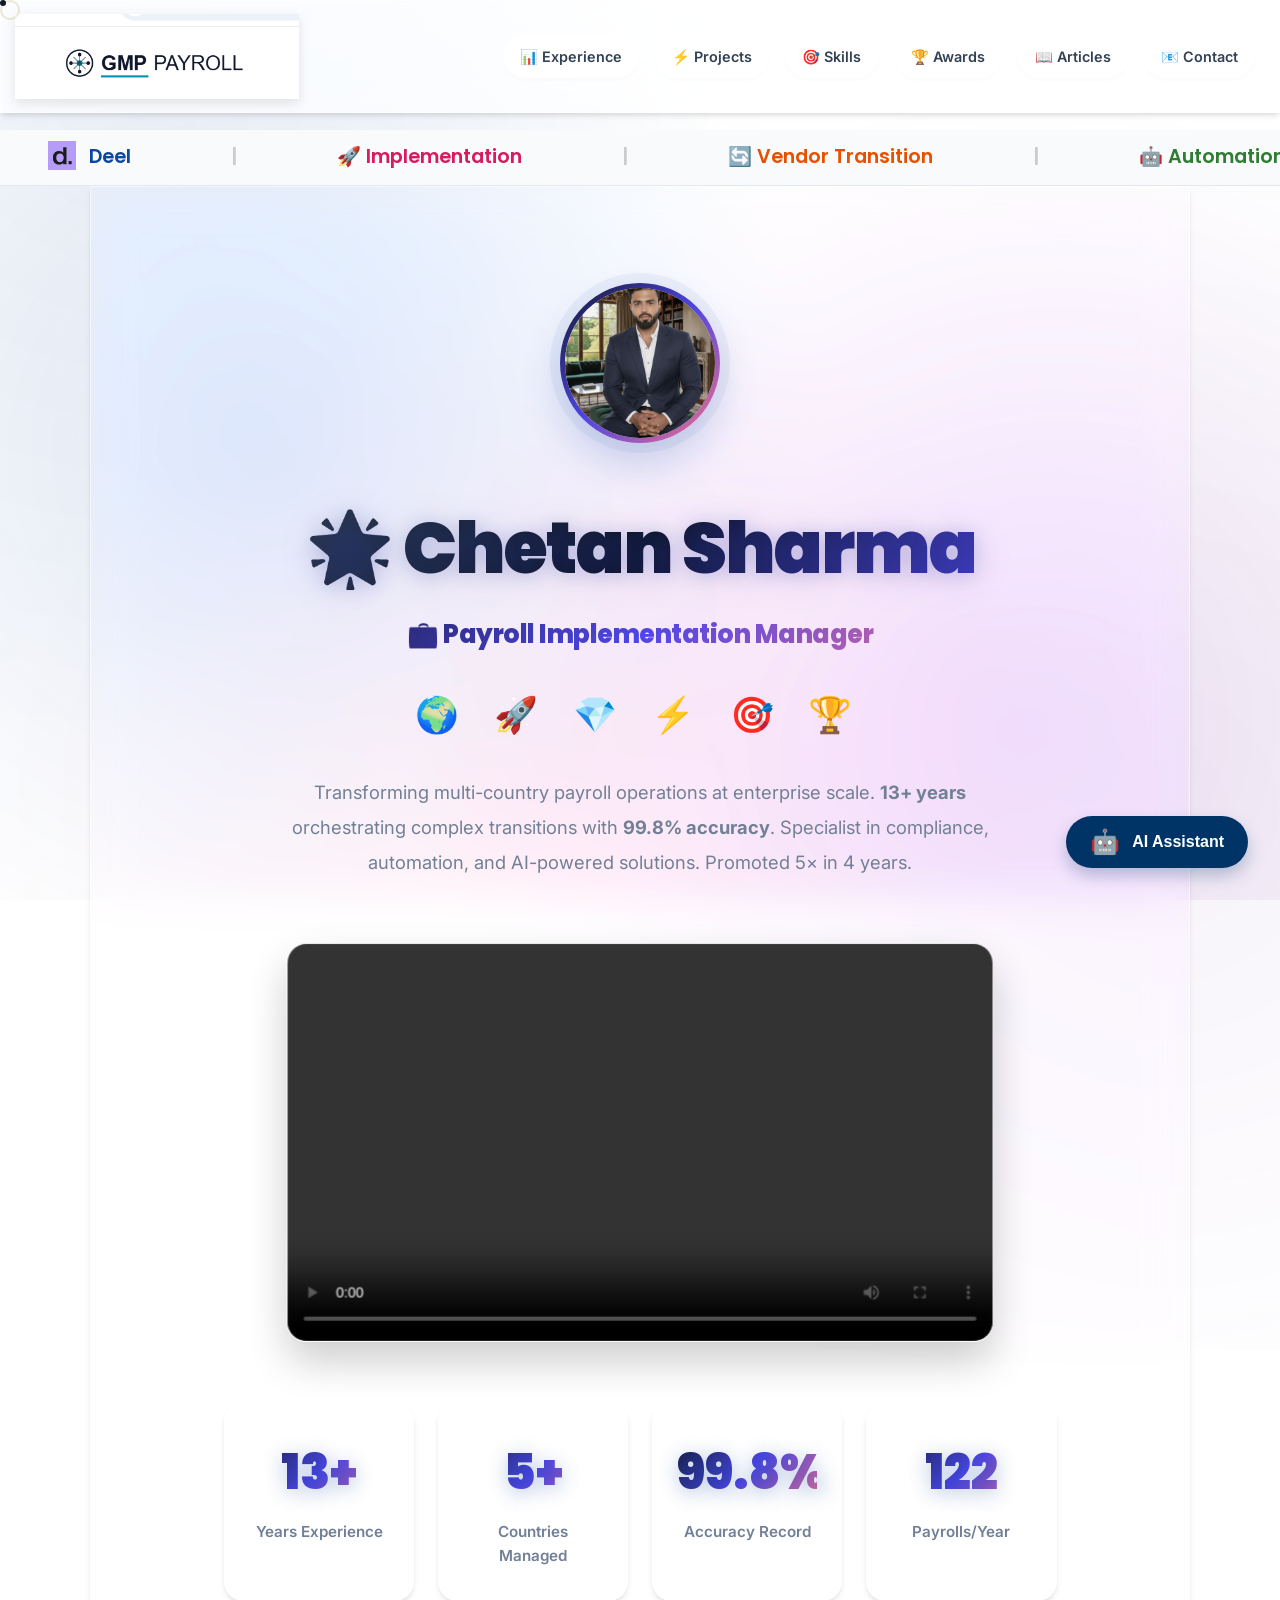
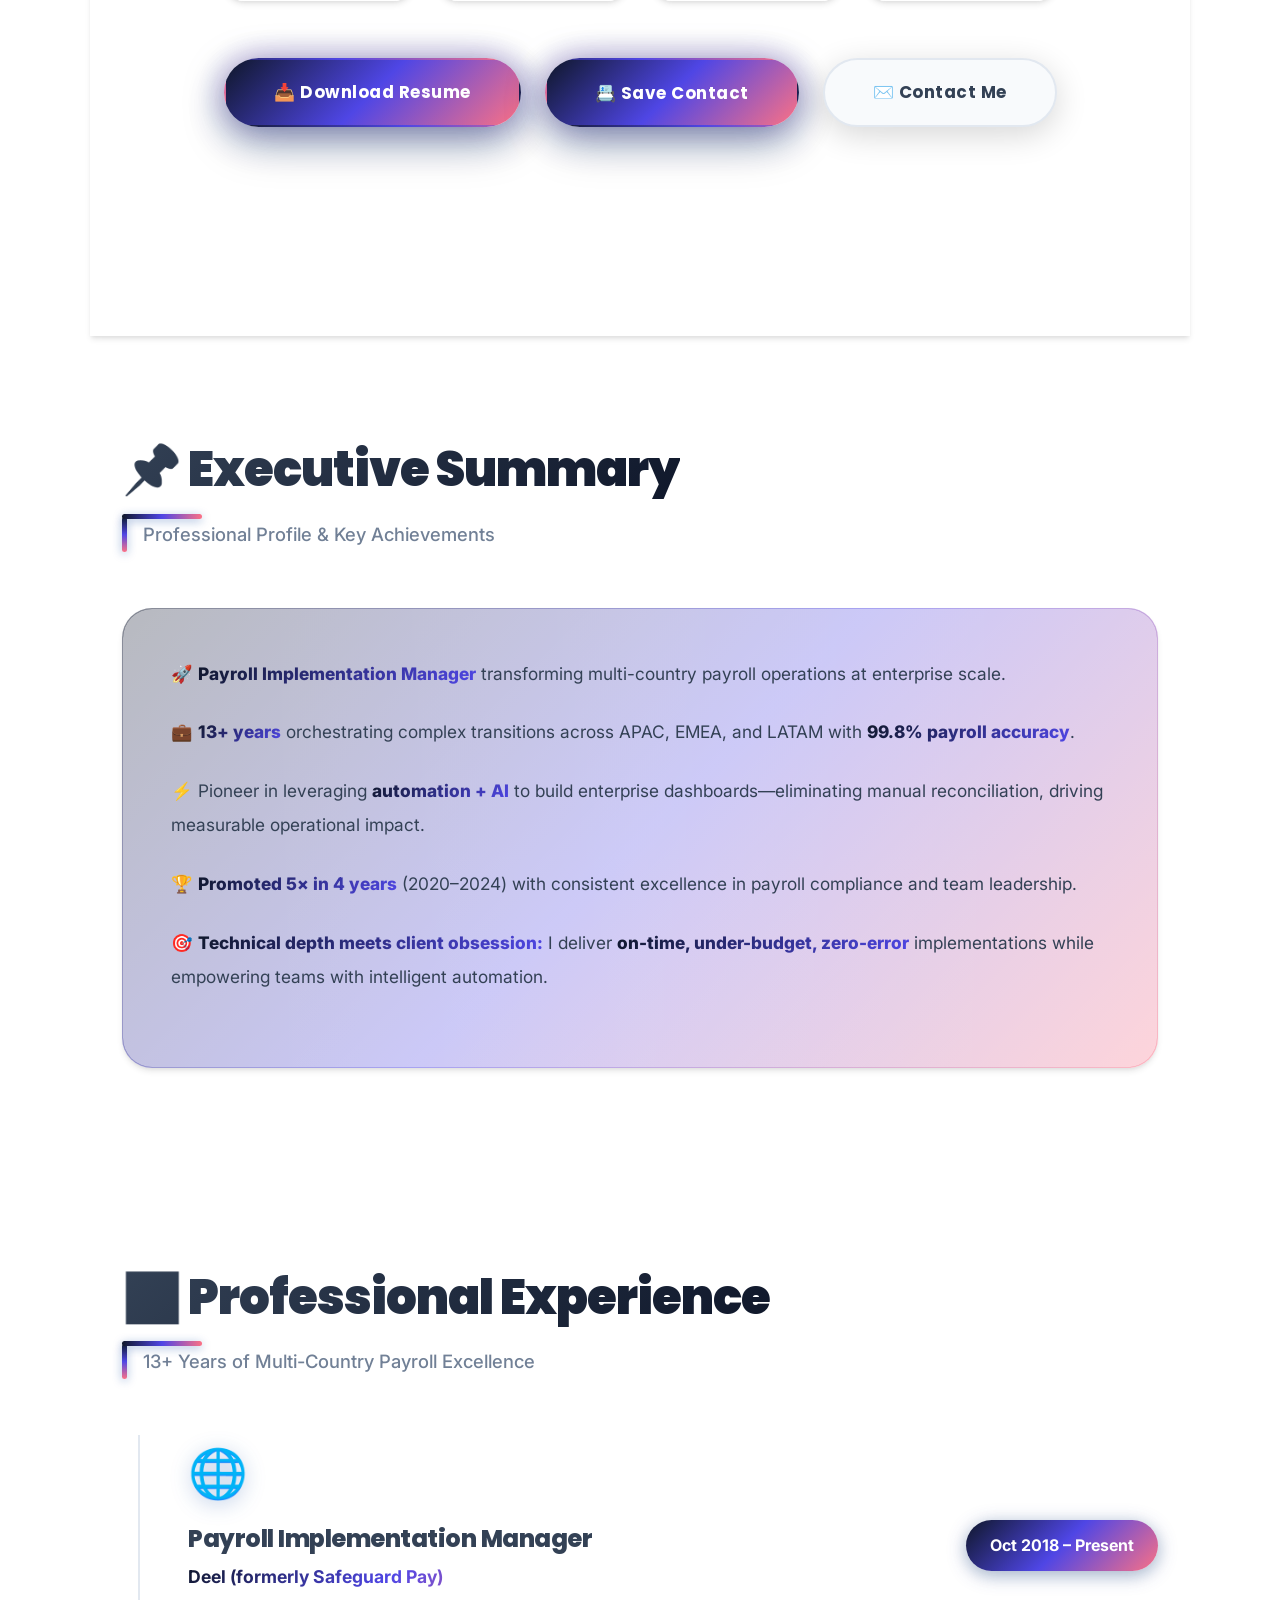
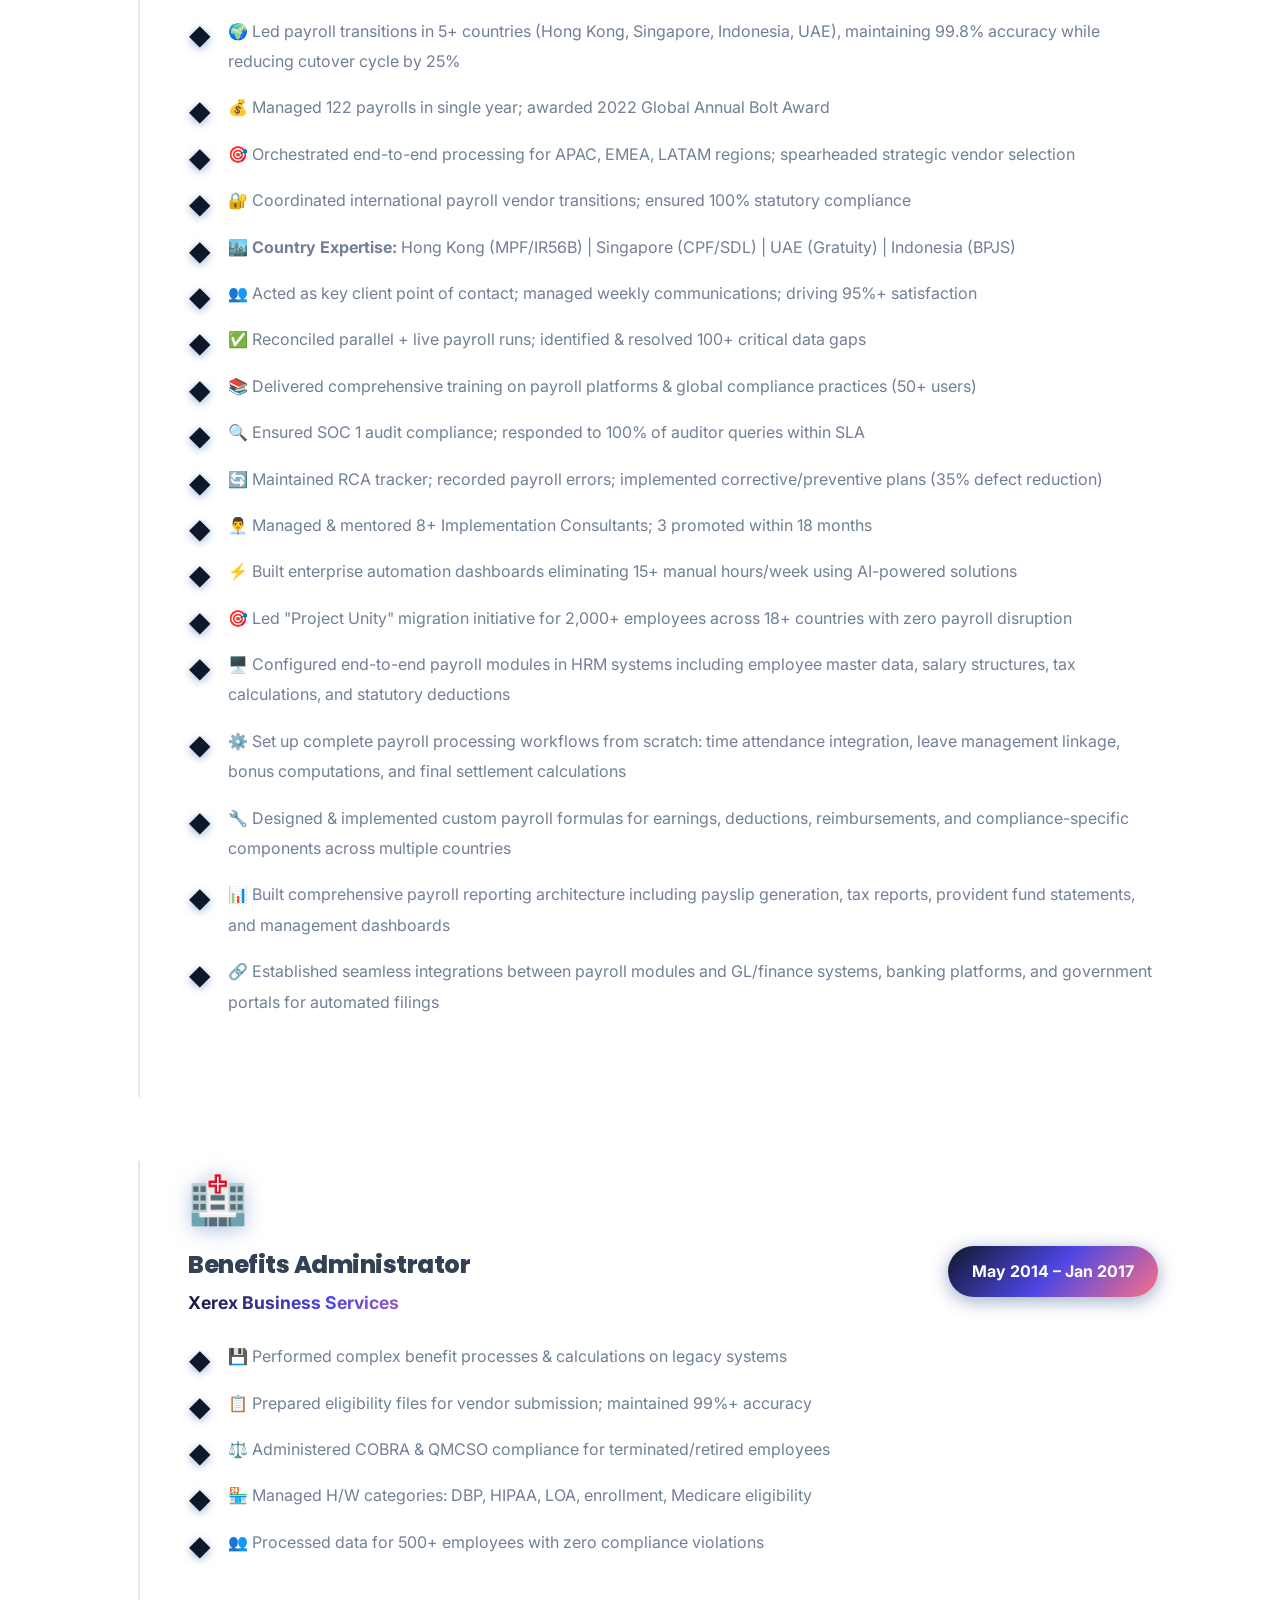
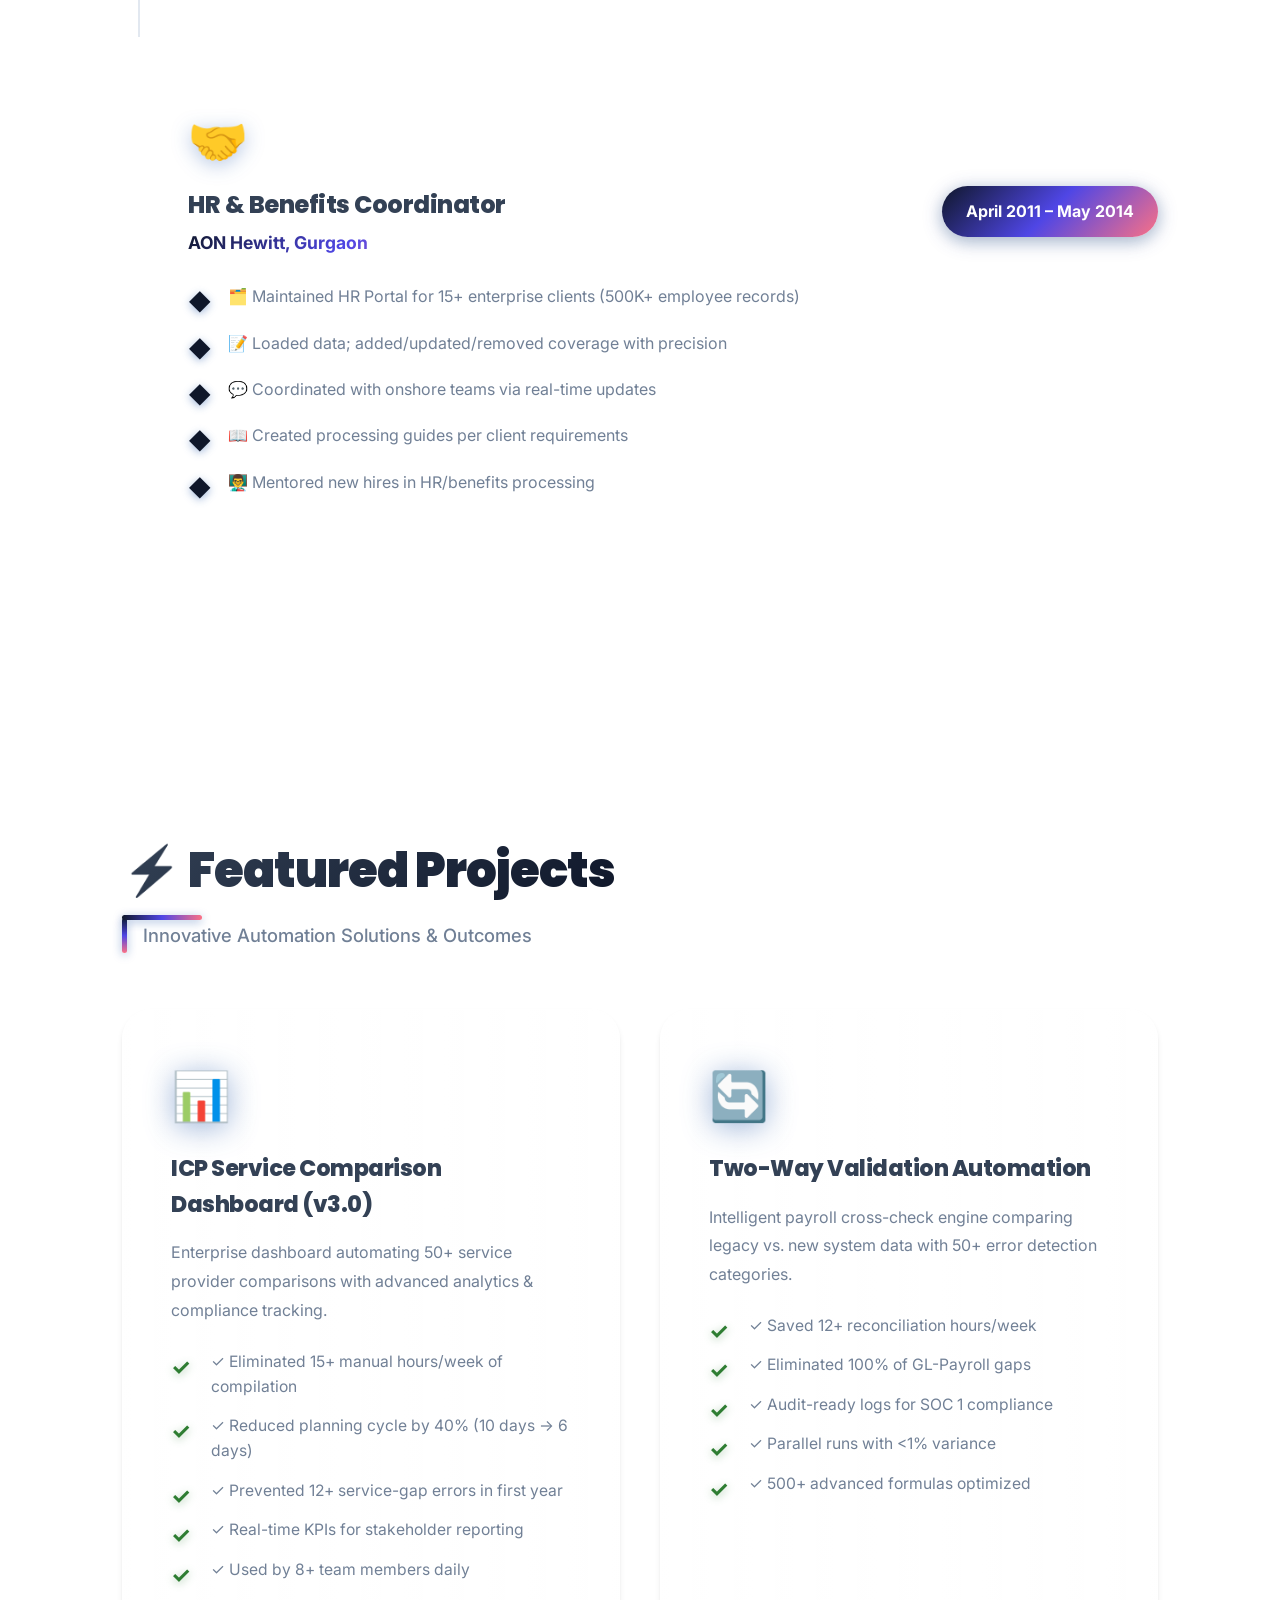
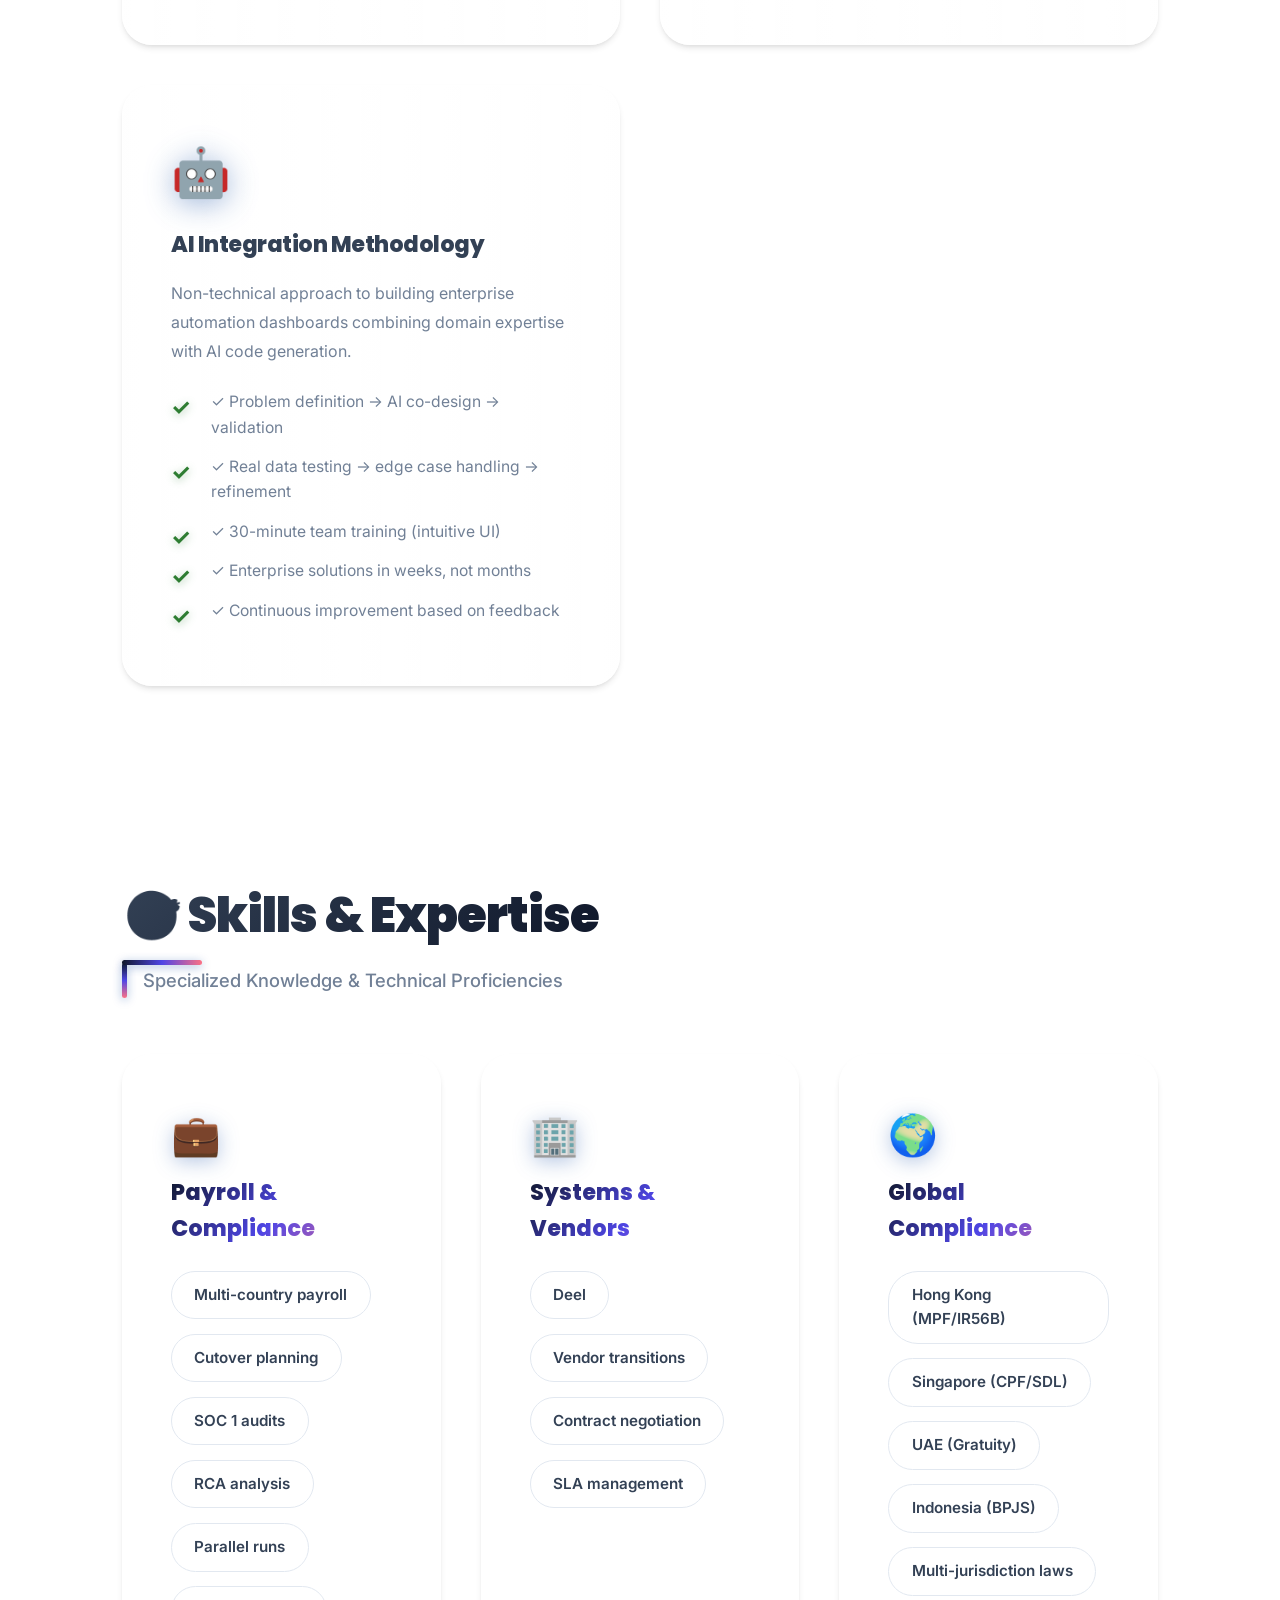
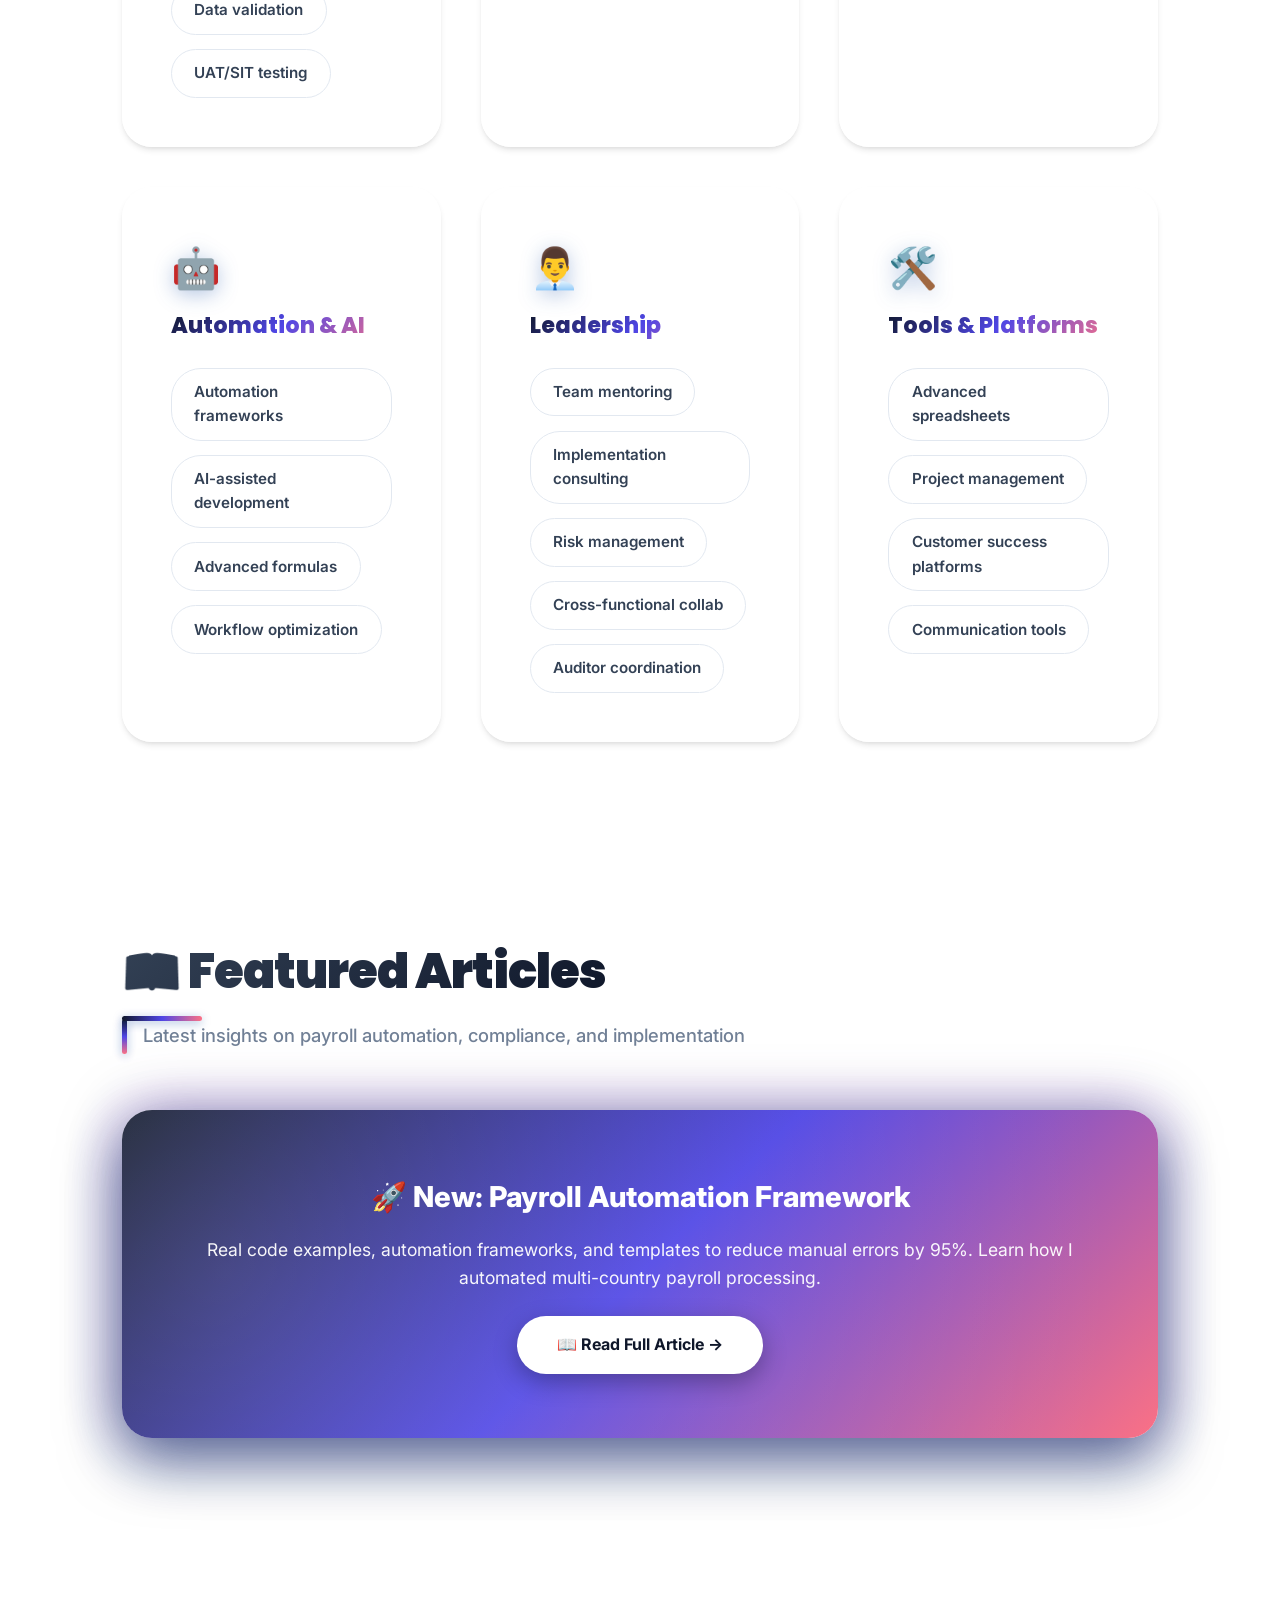
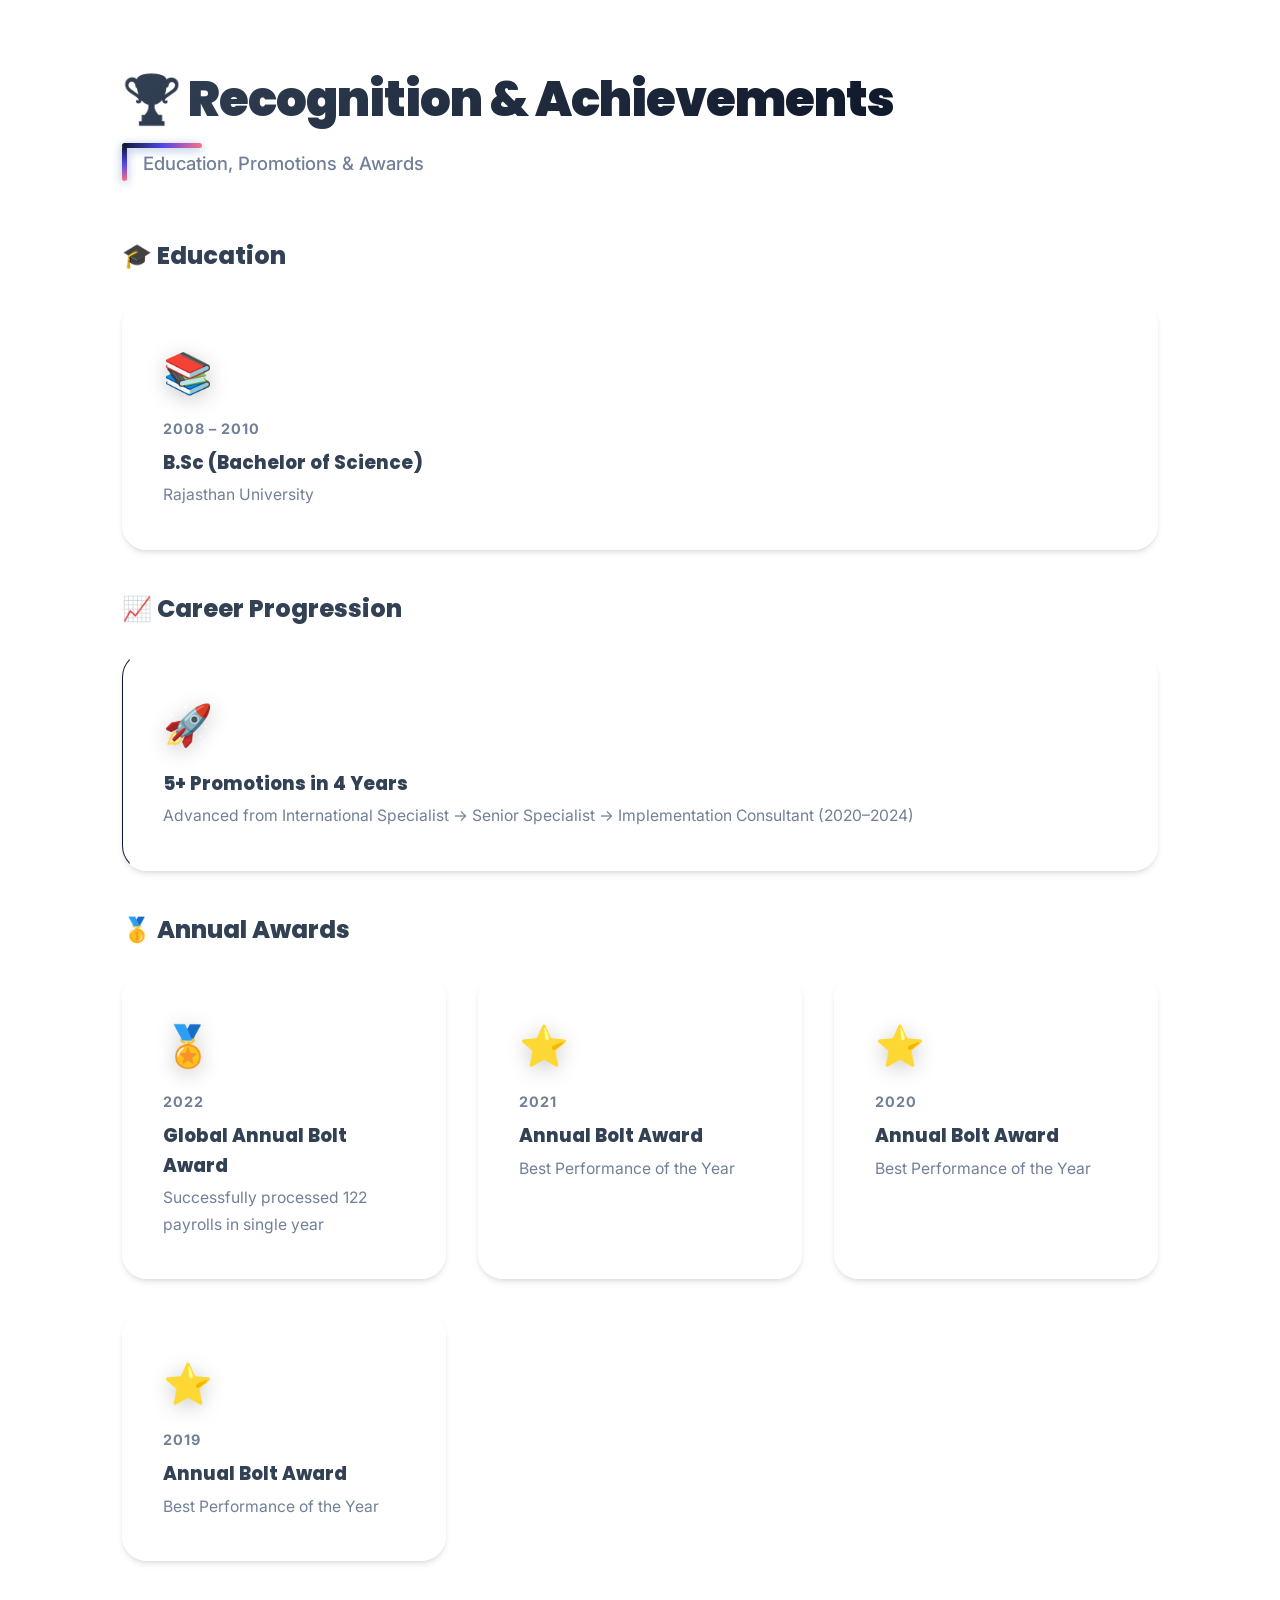
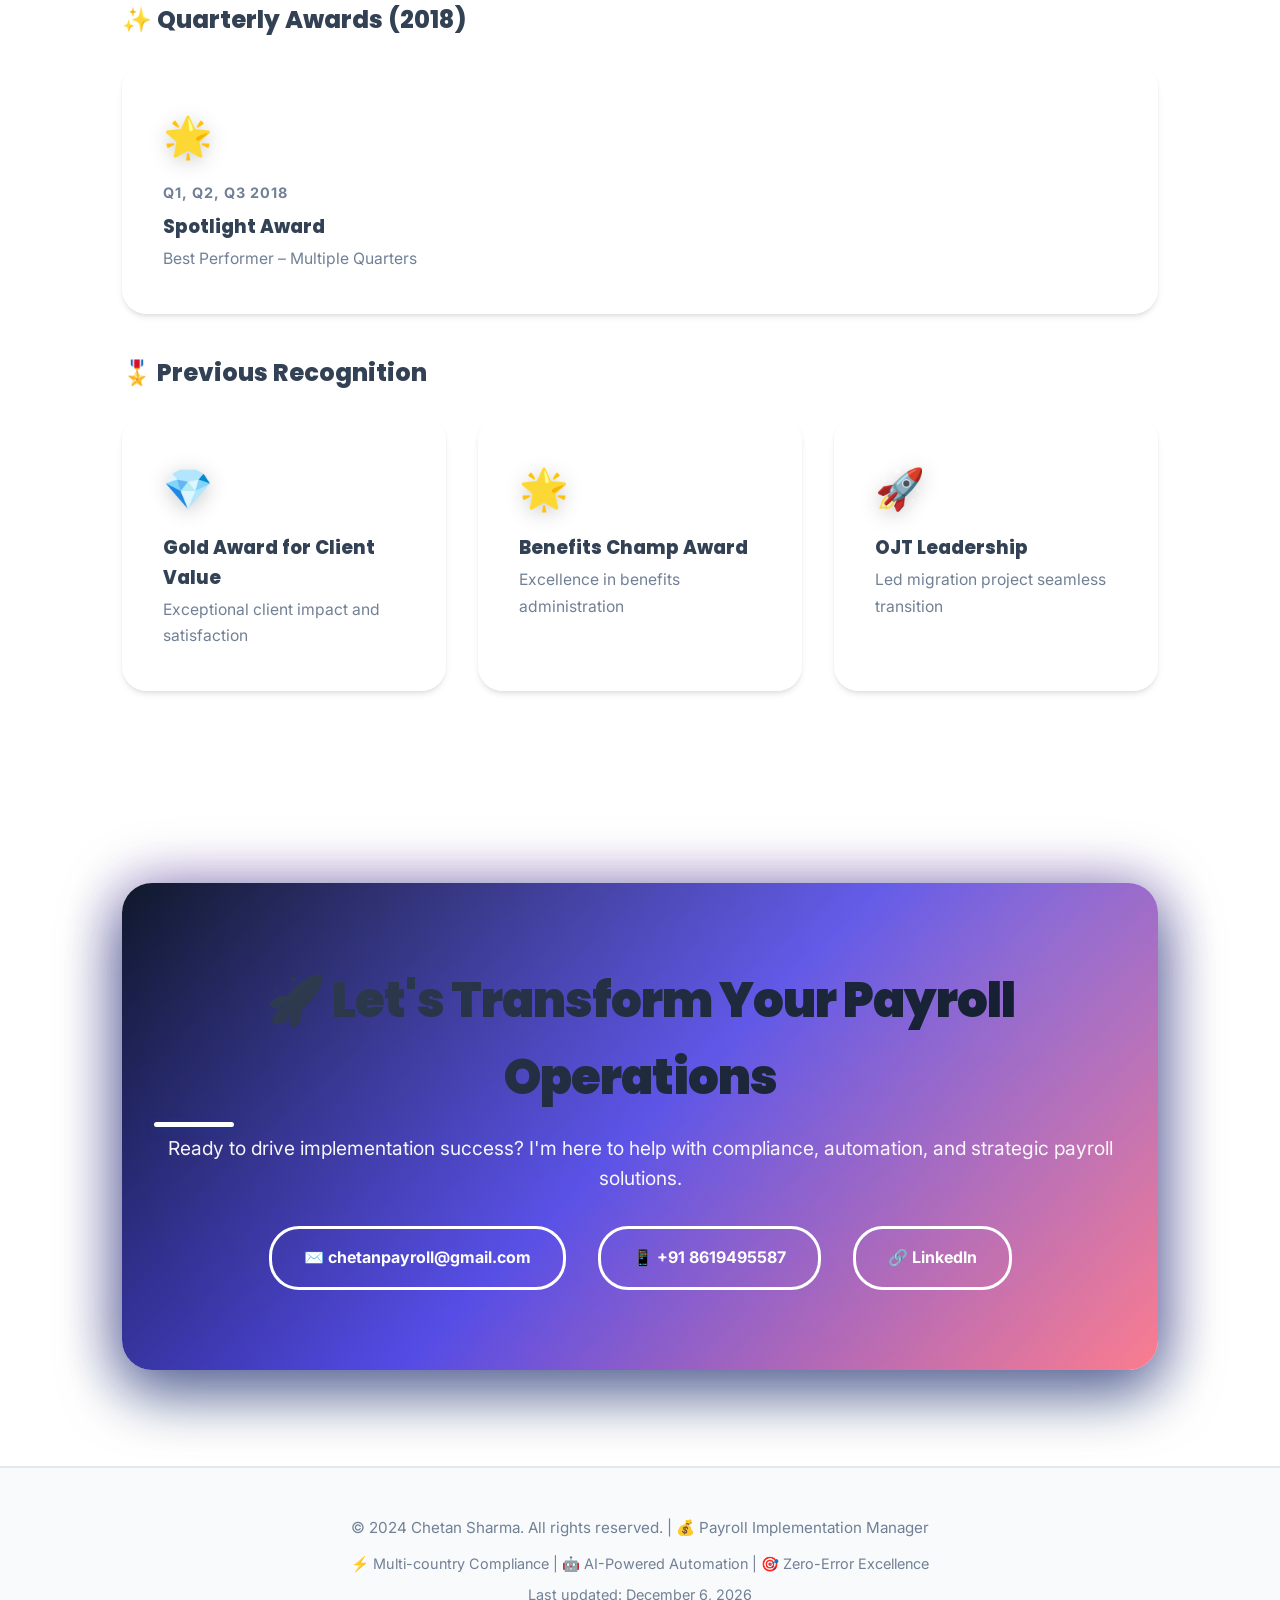
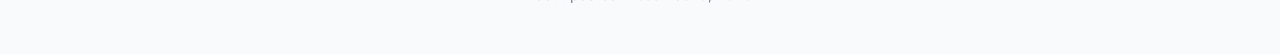
==== commit 43f4b681: "Update automation emojis to robot icons" ====
--- a/index.html
+++ b/index.html
@@ -372,7 +372,7 @@
         </div>
 
         <div class="skill-category" tabindex="0">
-          <div class="skill-icon">⚡</div>
+          <div class="skill-icon">🤖</div>
           <h3>Automation & AI</h3>
           <div class="skill-chips">
             <span class="skill-chip"><span>Automation frameworks</span></span>
--- a/styles-enterprise.css
+++ b/styles-enterprise.css
@@ -401,7 +401,7 @@
 
     .nav-container {
       width: 100%;
-      padding: 1rem 2rem;
+      padding: 0.8rem 1.5rem;
       display: flex;
       justify-content: space-between;
       align-items: center;
@@ -414,7 +414,7 @@
     }
 
     .logo img {
-      height: 85px;
+      height: 60px;
       width: auto;
       display: block;
       filter: drop-shadow(0 4px 6px rgba(0, 0, 0, 0.1));
@@ -430,7 +430,7 @@
 
     .nav-links {
       display: flex;
-      gap: 1.5rem;
+      gap: 1rem;
       list-style: none;
       align-items: center;
     }
@@ -440,30 +440,27 @@
       text-decoration: none;
       font-weight: 600;
       position: relative;
-      transition: color 0.3s ease;
-      font-size: 0.95rem;
-      padding: 0.5rem 1rem;
-    }
-
-    .nav-links a::before {
-      content: '';
-      position: absolute;
-      bottom: 0;
-      left: 50%;
-      width: 0;
-      height: 3px;
-      background: linear-gradient(90deg, var(--primary), var(--secondary));
-      transition: all 0.4s cubic-bezier(0.68, -0.55, 0.265, 1.55);
-      border-radius: 2px;
-      transform: translateX(-50%);
-    }
-
-    .nav-links a:hover::before {
-      width: 100%;
-    }
+      transition: all 0.3s cubic-bezier(0.4, 0, 0.2, 1);
+      font-size: 0.9rem;
+      padding: 0.6rem 1rem;
+      background: rgba(255, 255, 255, 0.8);
+      border: 1px solid transparent;
+      border-radius: 50px;
+      white-space: nowrap;
+      display: flex;
+      align-items: center;
+      gap: 0.5rem;
+      box-shadow: 0 2px 4px rgba(0, 0, 0, 0.02);
+    }
+
+
 
     .nav-links a:hover {
+      background: var(--bg-secondary);
       color: var(--primary);
+      transform: translateY(-2px);
+      box-shadow: 0 4px 12px rgba(13, 71, 161, 0.15);
+      border-color: rgba(13, 71, 161, 0.2);
     }
 
     .nav-links a:focus {
@@ -474,60 +471,7 @@
       /* Visual feedback for focus */
     }
 
-    .theme-toggle {
-      width: 50px;
-      height: 50px;
-      border-radius: 50%;
-      background: var(--bg-secondary);
-      border: 2px solid var(--border);
-      cursor: pointer;
-      font-size: 1.5rem;
-      transition: all 0.4s cubic-bezier(0.34, 1.56, 0.64, 1);
-      display: flex;
-      align-items: center;
-      justify-content: center;
-      position: relative;
-      overflow: hidden;
-    }
-
-    .theme-toggle::before {
-      content: '';
-      position: absolute;
-      top: 50%;
-      left: 50%;
-      width: 0;
-      height: 0;
-      background: linear-gradient(135deg, var(--primary), var(--secondary));
-      border-radius: 50%;
-      transition: all 0.5s ease;
-      transform: translate(-50%, -50%);
-    }
-
-    .theme-toggle:hover::before {
-      width: 120%;
-      height: 120%;
-    }
-
-    .theme-toggle:hover {
-      transform: rotate(180deg) scale(1.1);
-      border-color: var(--primary);
-      box-shadow: var(--shadow-lg), 0 0 20px rgba(13, 71, 161, 0.3);
-    }
-
-    .theme-toggle span {
-      position: relative;
-      z-index: 1;
-      transition: color 0.3s ease;
-    }
-
-    .theme-toggle:hover span {
-      color: white;
-    }
-
-    .theme-toggle:focus {
-      outline: 3px solid var(--primary);
-      outline-offset: 4px;
-    }
+
 
 
     /* Hamburger Menu */
@@ -580,20 +524,21 @@
         flex-direction: column;
         position: fixed;
         top: 0;
-        right: -100%;
+        right: 0;
+        transform: translateX(100%);
         width: 80%;
         max-width: 300px;
         height: 100vh;
         background: var(--bg);
-        z-index: 1001;
+        z-index: 10001;
         padding-top: 80px;
-        transition: right 0.3s cubic-bezier(0.4, 0, 0.2, 1);
+        transition: transform 0.3s cubic-bezier(0.4, 0, 0.2, 1);
         box-shadow: -5px 0 30px rgba(0, 0, 0, 0.15);
-        gap: 1.5rem;
+        gap: 0;
       }
 
       .nav-links.active {
-        right: 0;
+        transform: translateX(0);
       }
 
       .nav-links a {
@@ -602,10 +547,21 @@
         display: block;
         text-align: left;
         border-bottom: 1px solid var(--border);
+        border-radius: 0;
+        background: transparent;
+        box-shadow: none;
+        width: 100%;
+        color: var(--text);
       }
 
       .nav-links a:last-child {
         border-bottom: none;
+      }
+
+      .nav-links a:hover {
+        background: var(--bg-secondary);
+        transform: none;
+        box-shadow: none;
       }
 
       .nav-container {
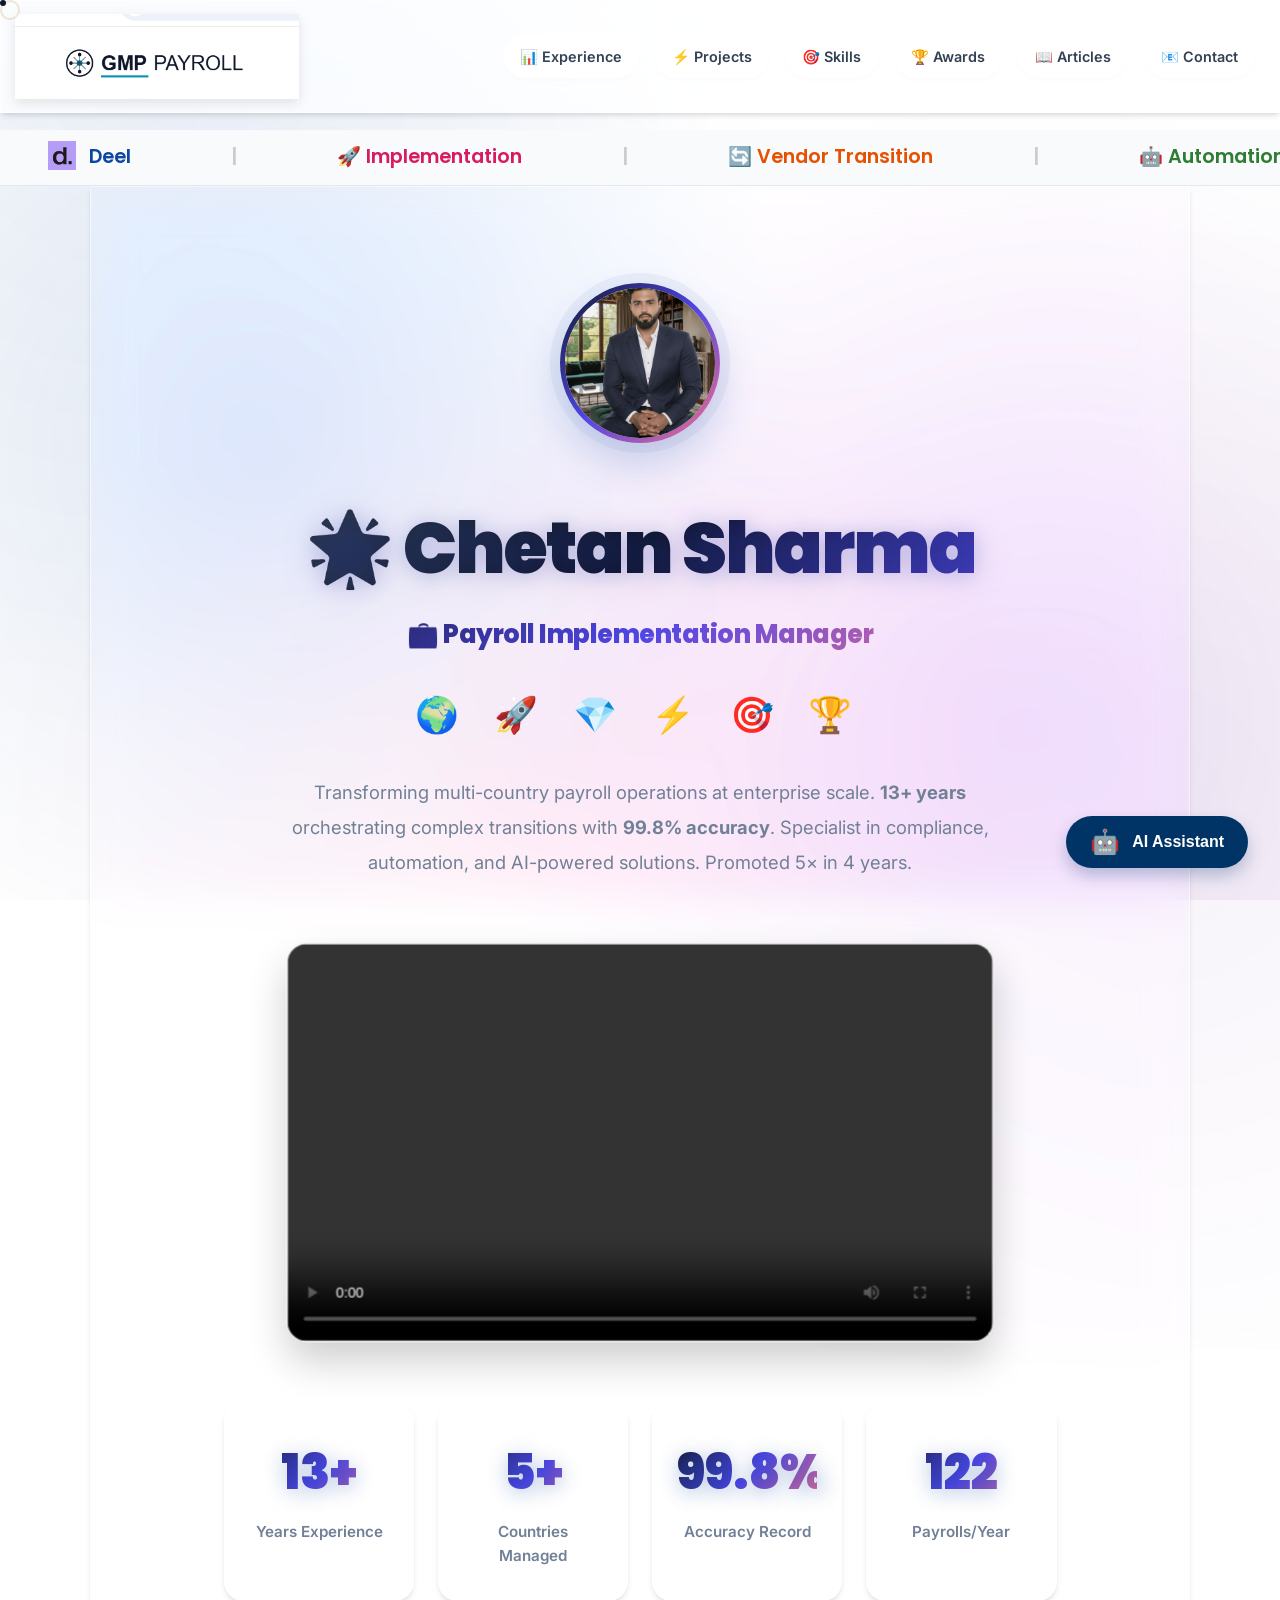
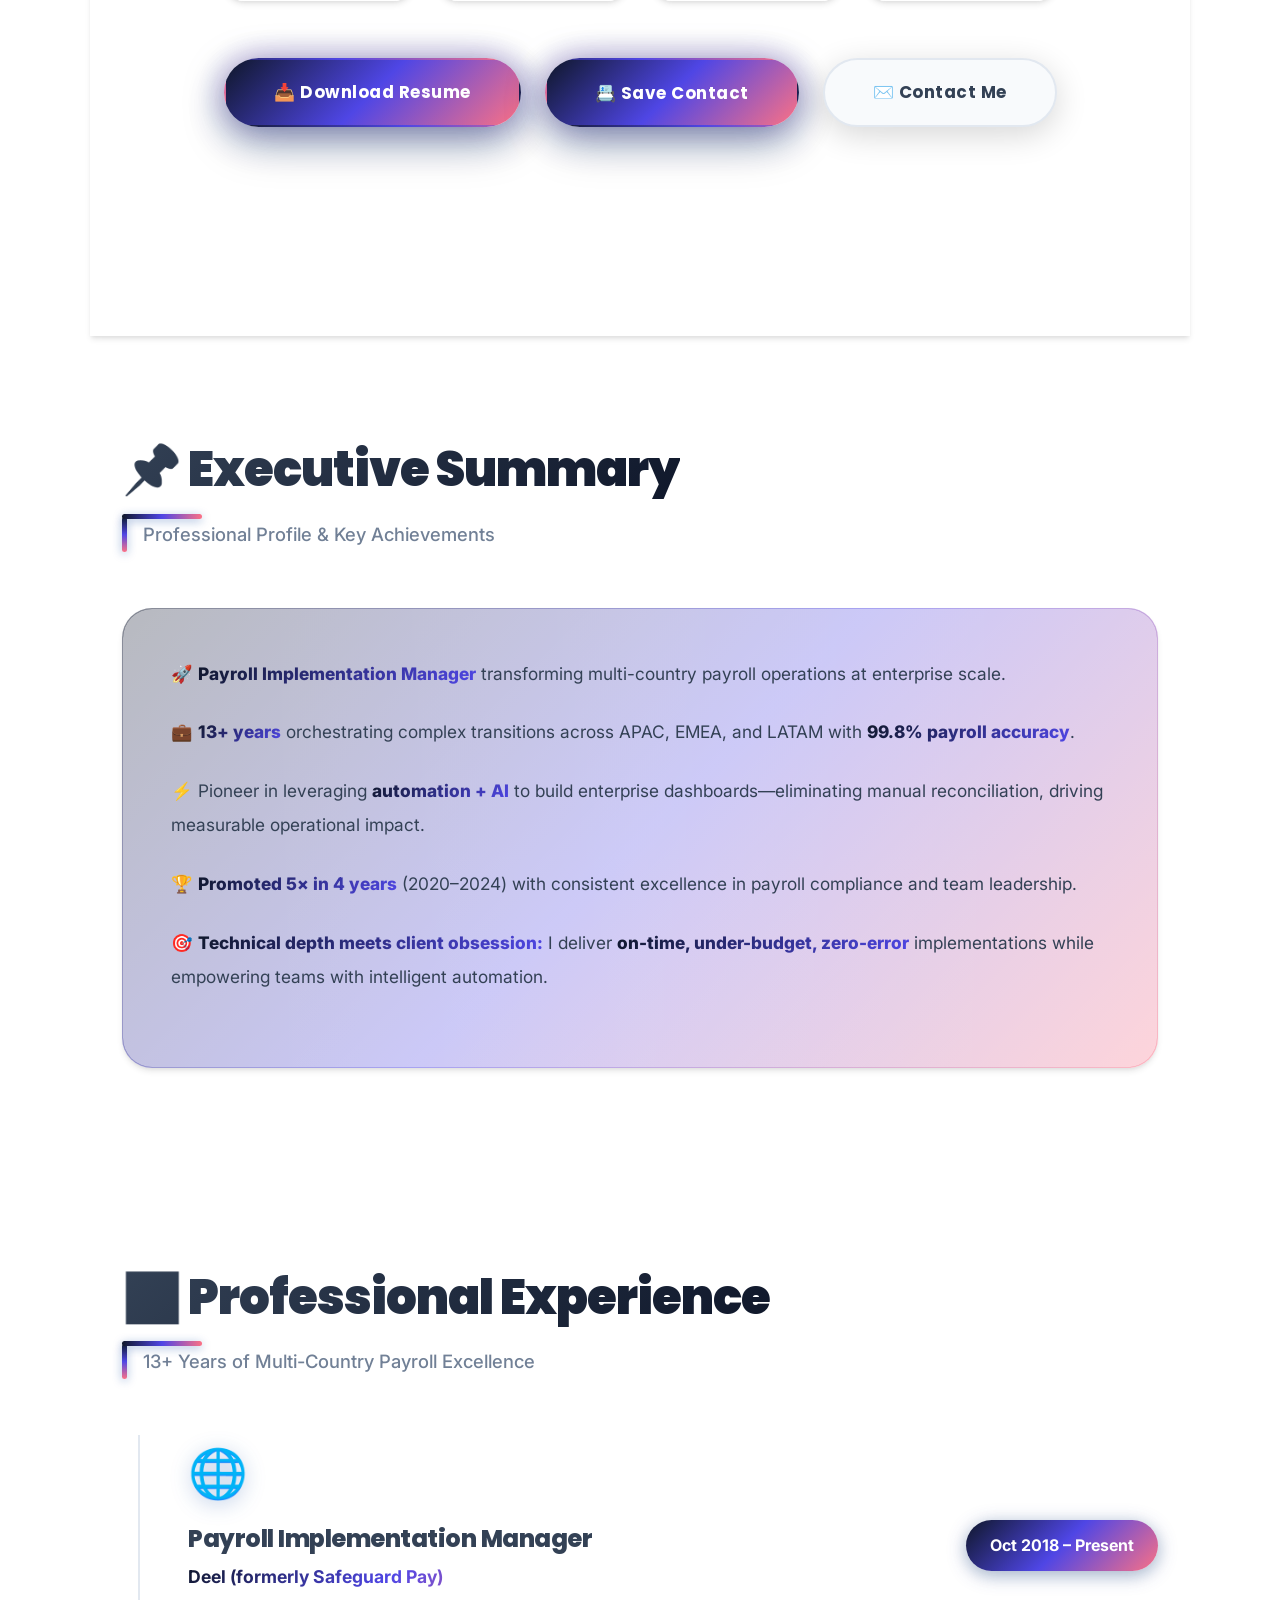
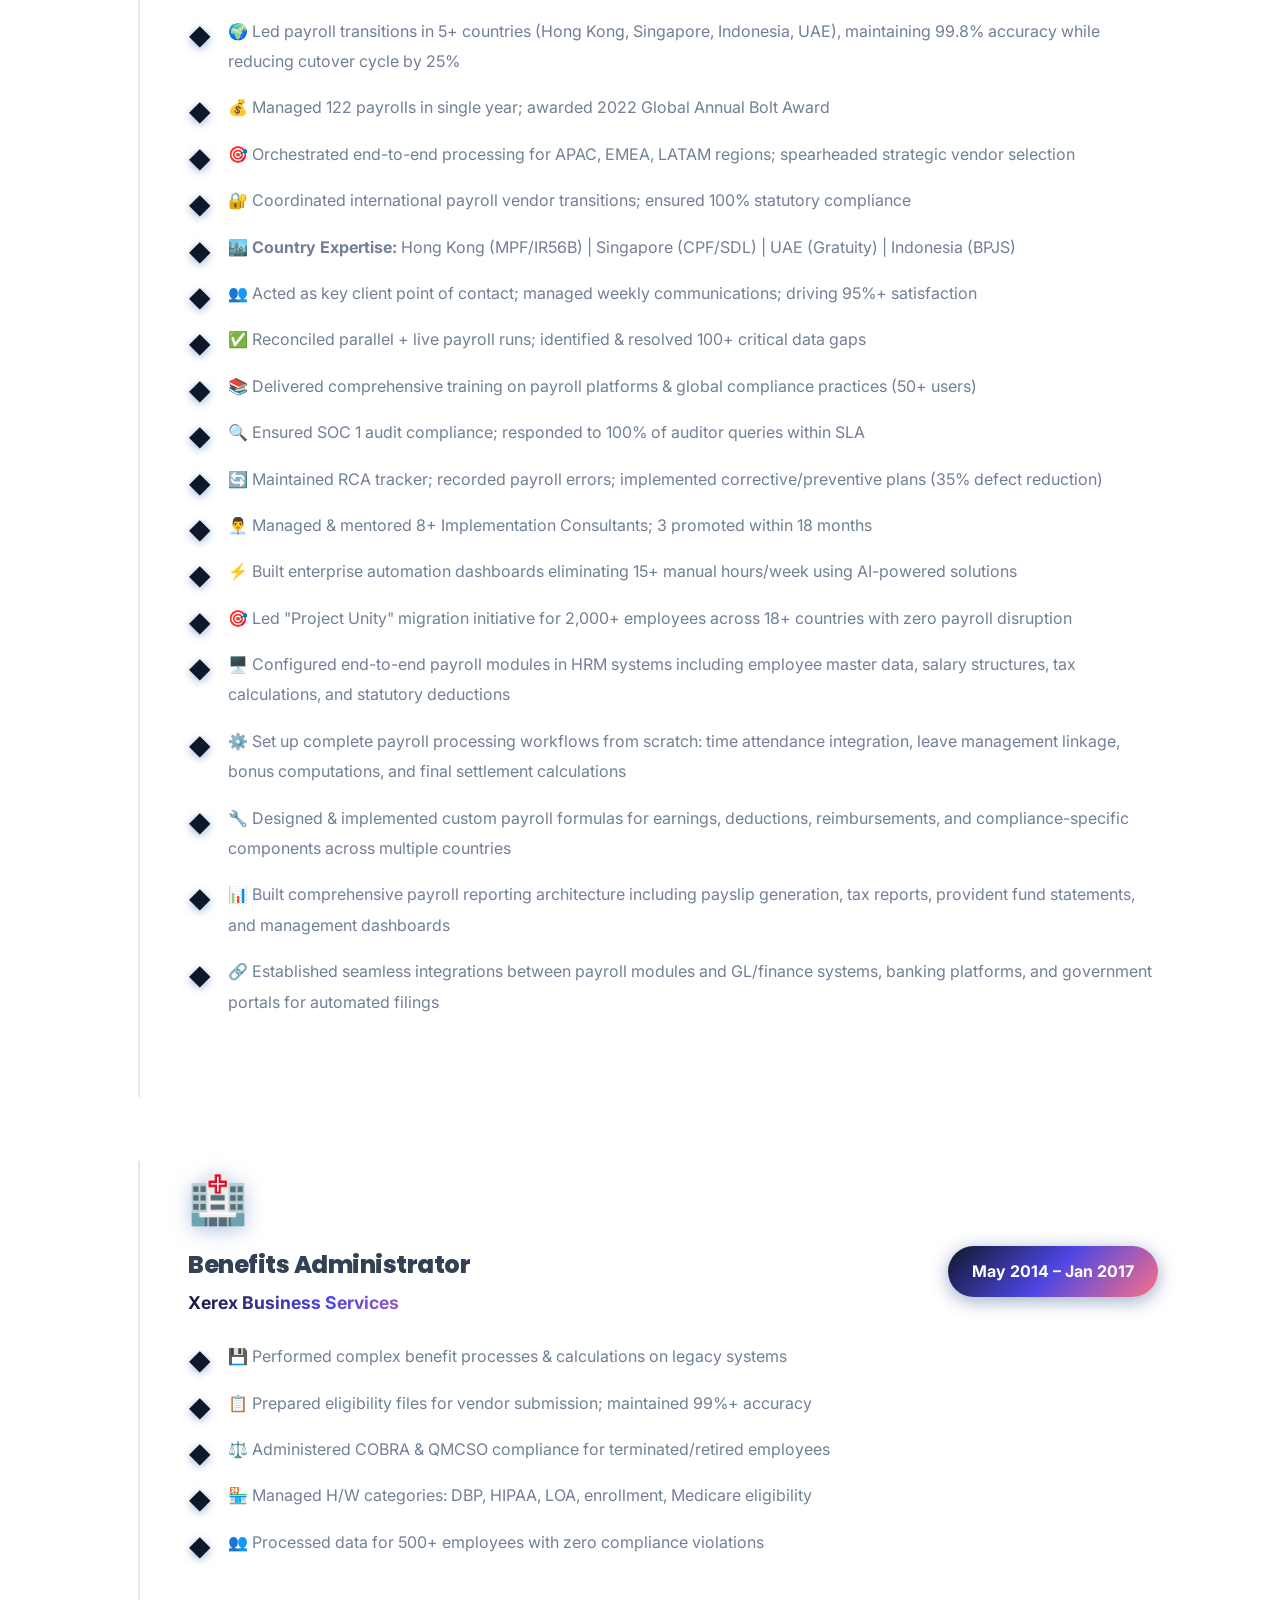
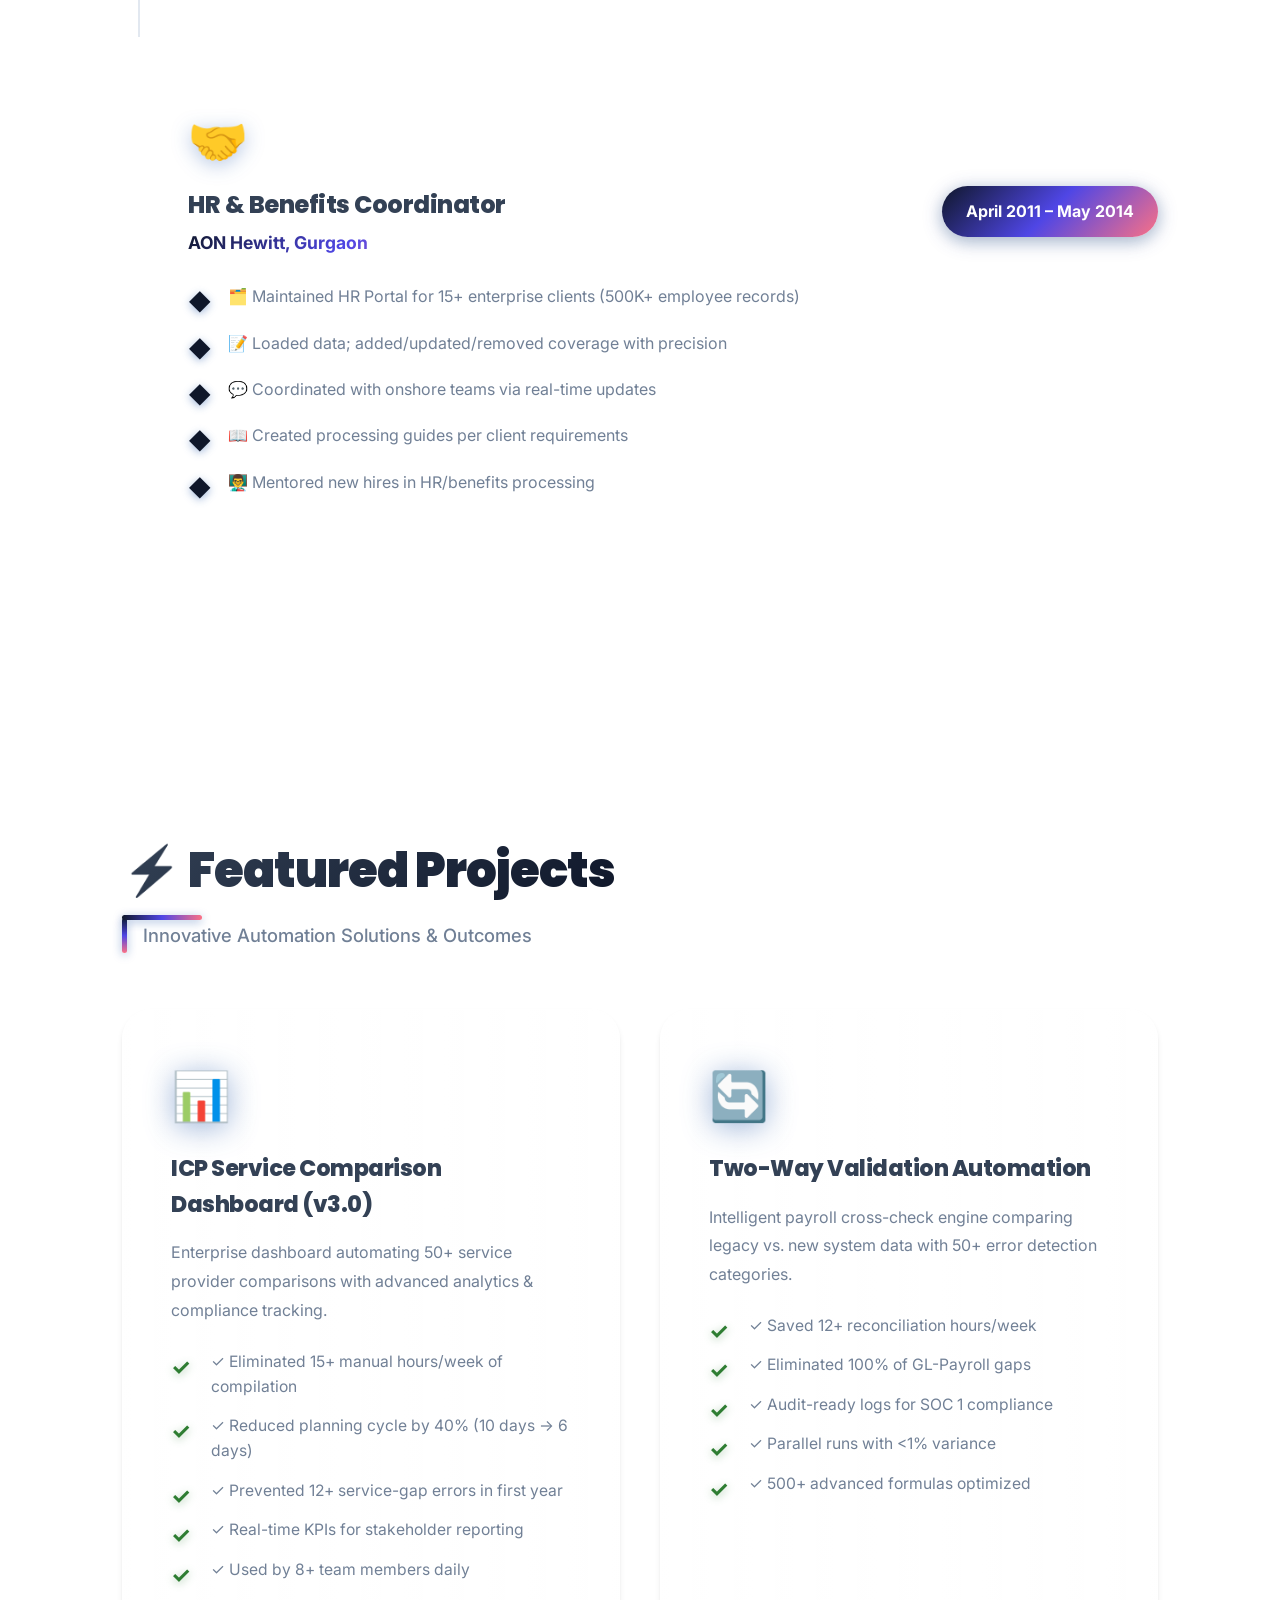
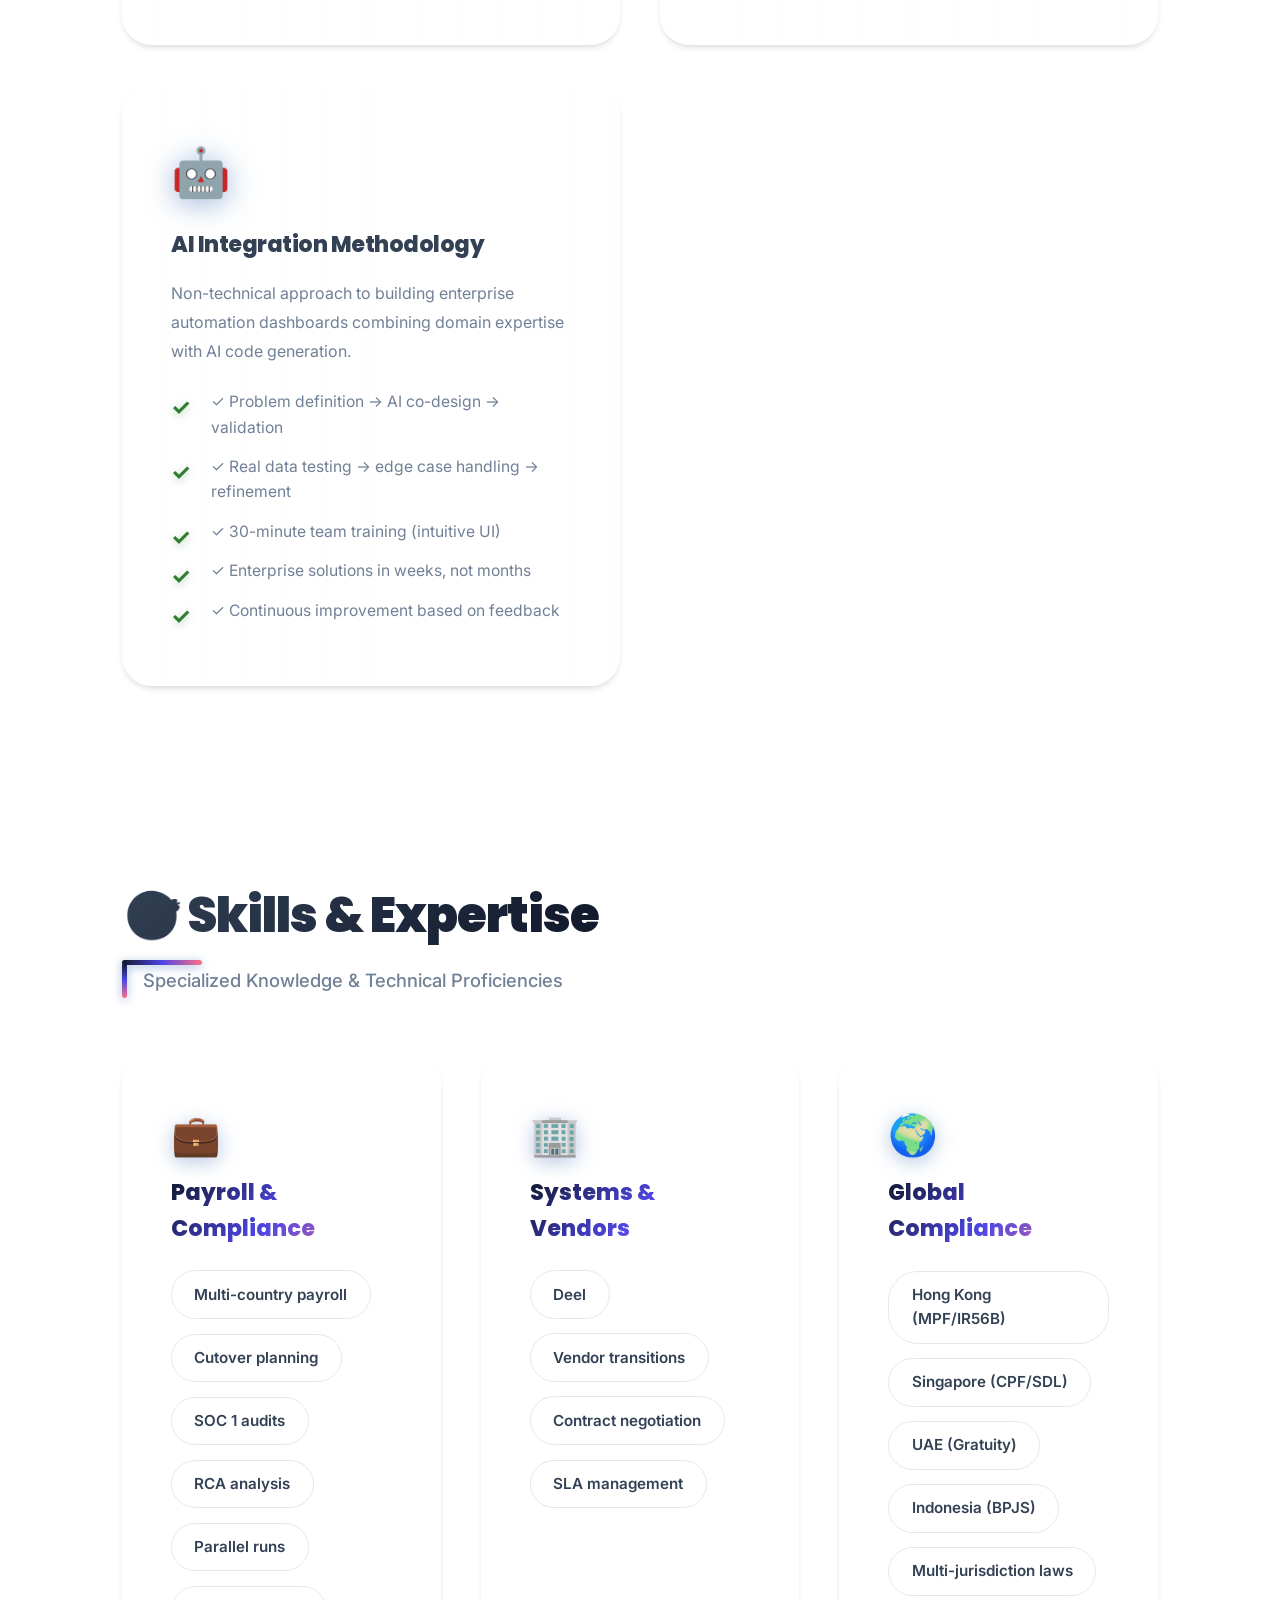
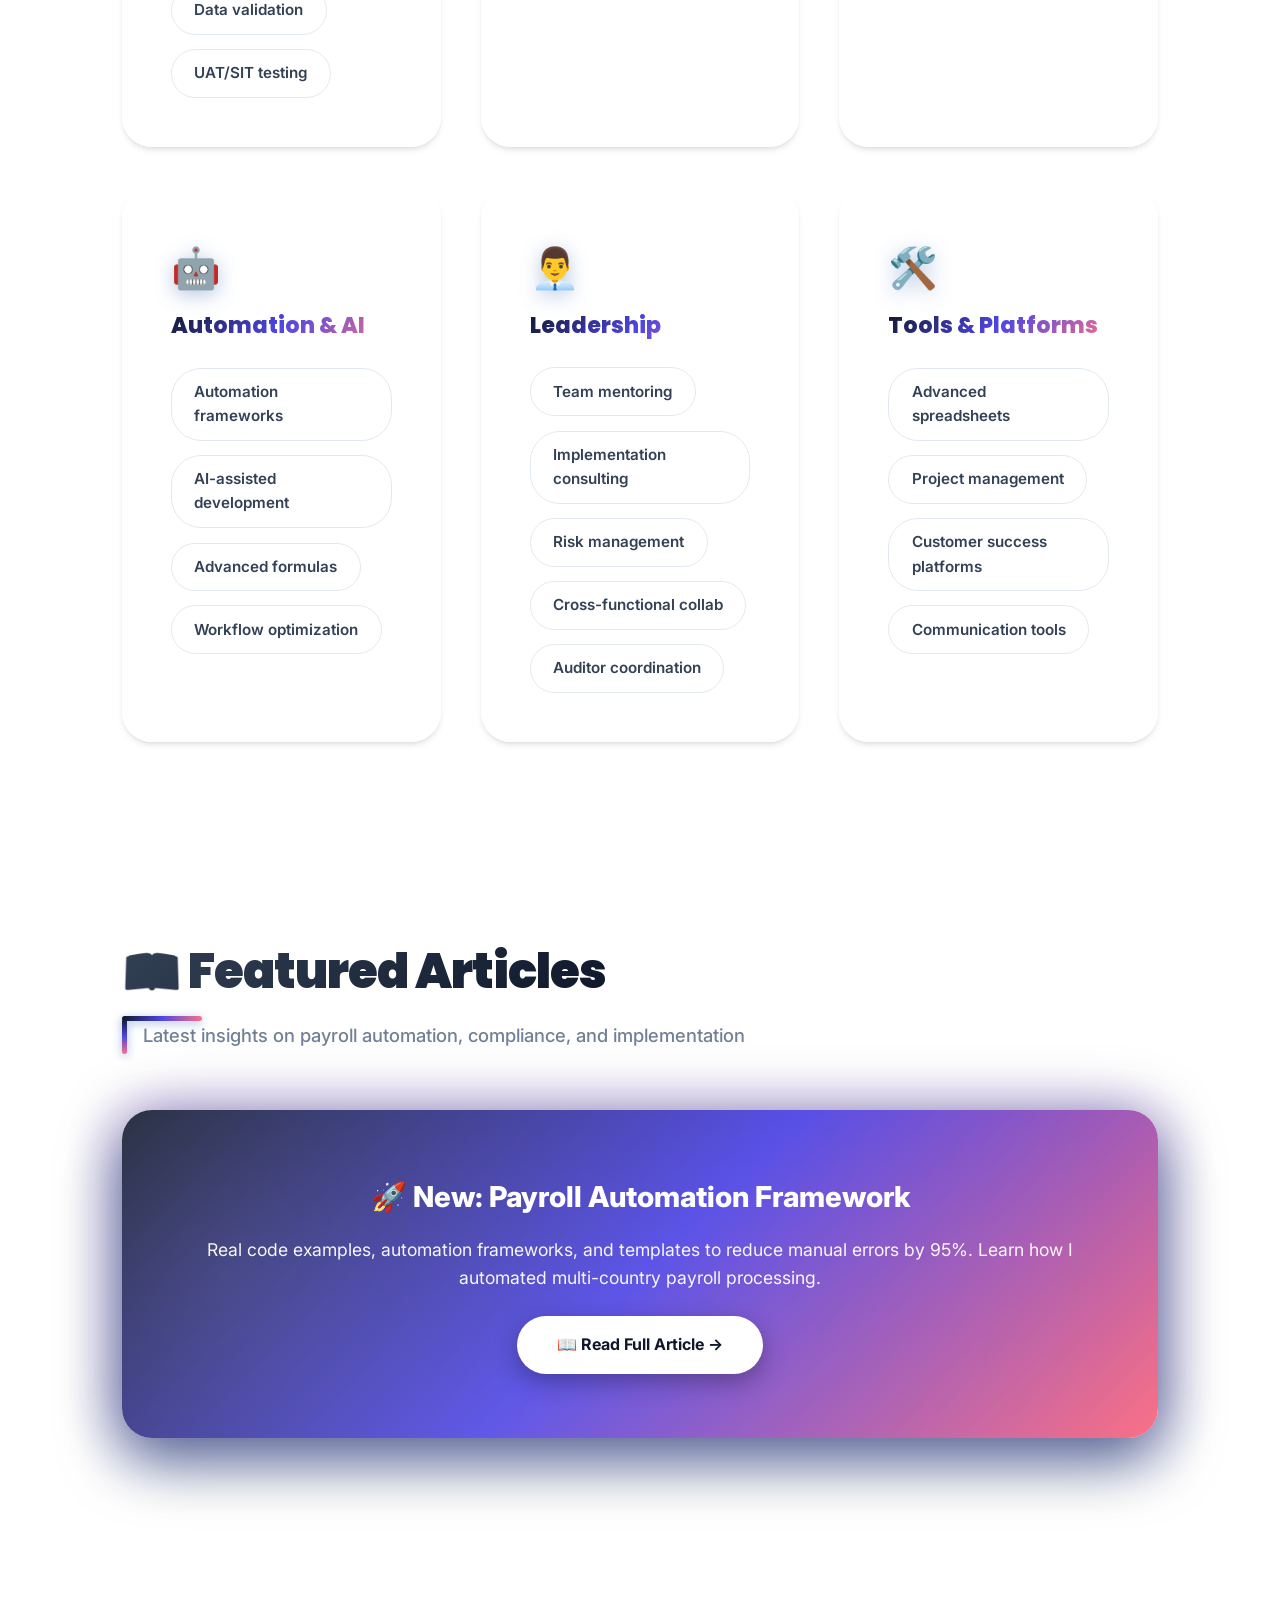
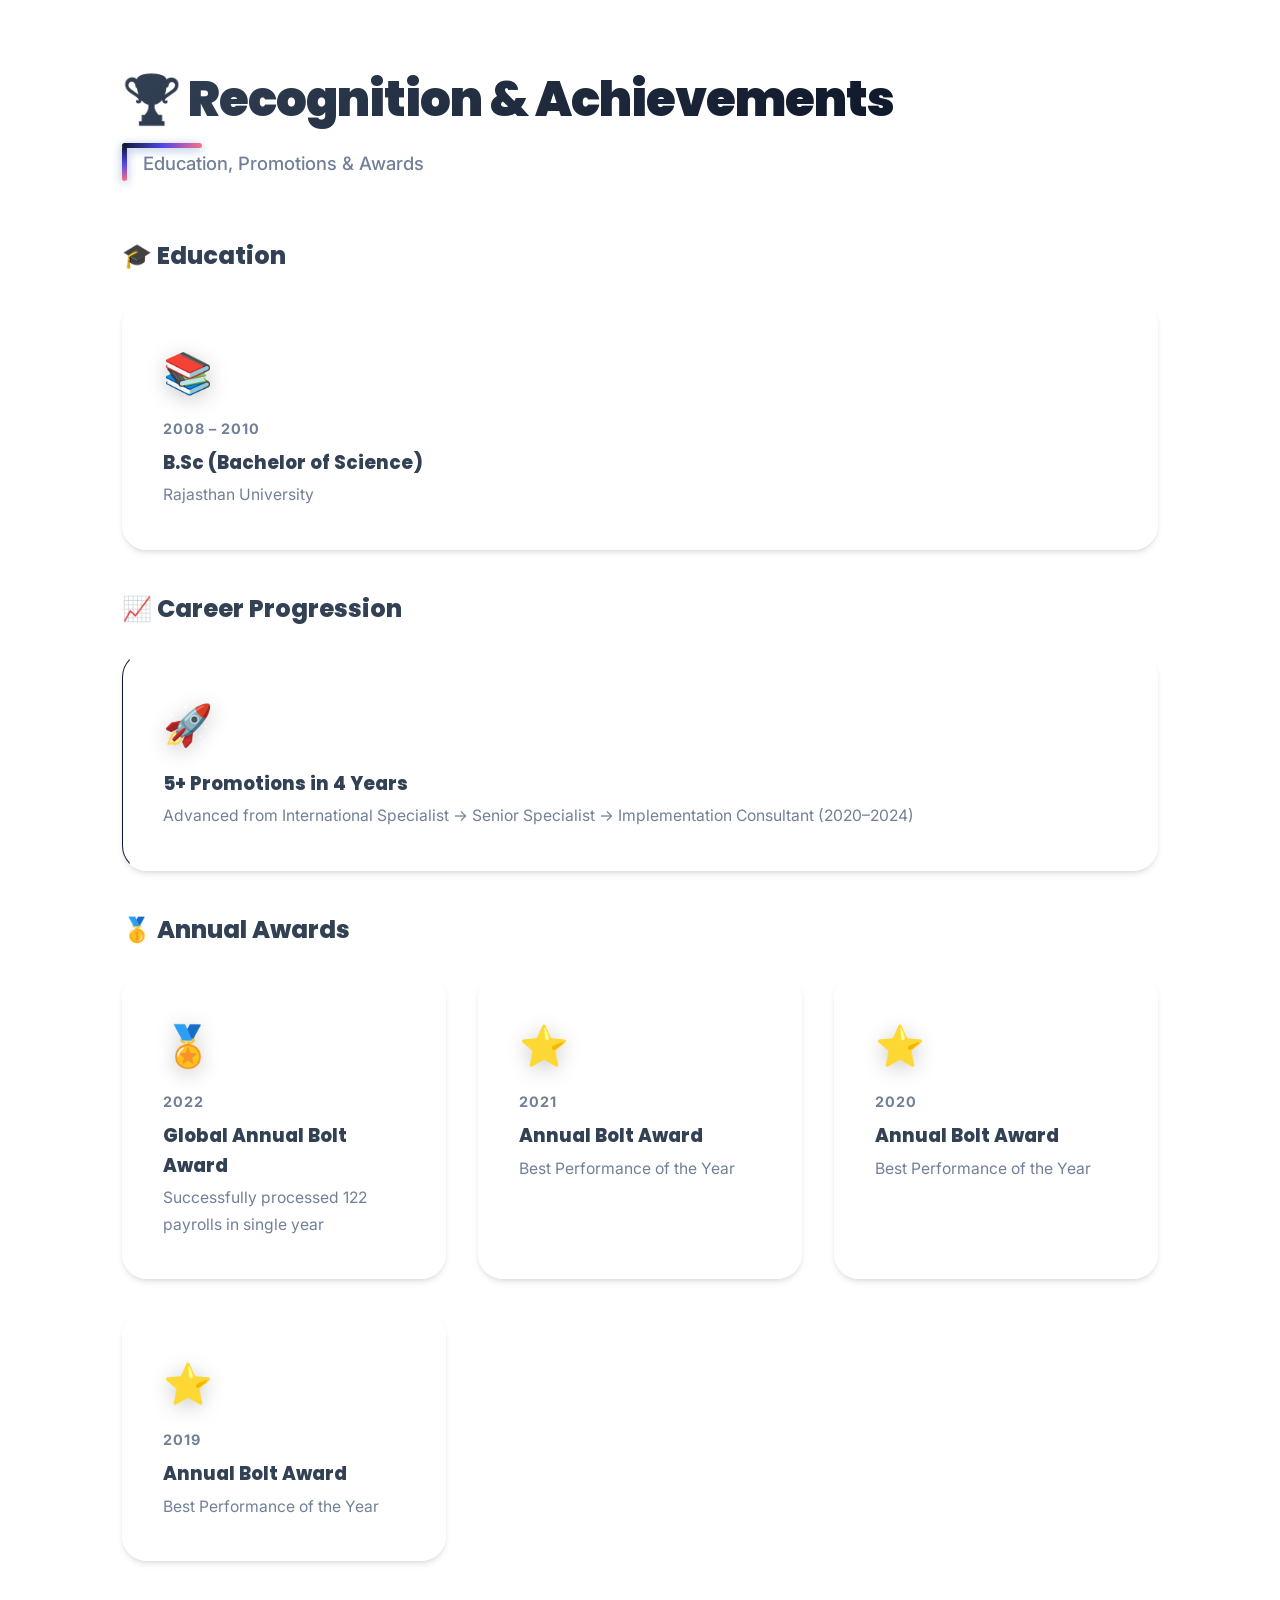
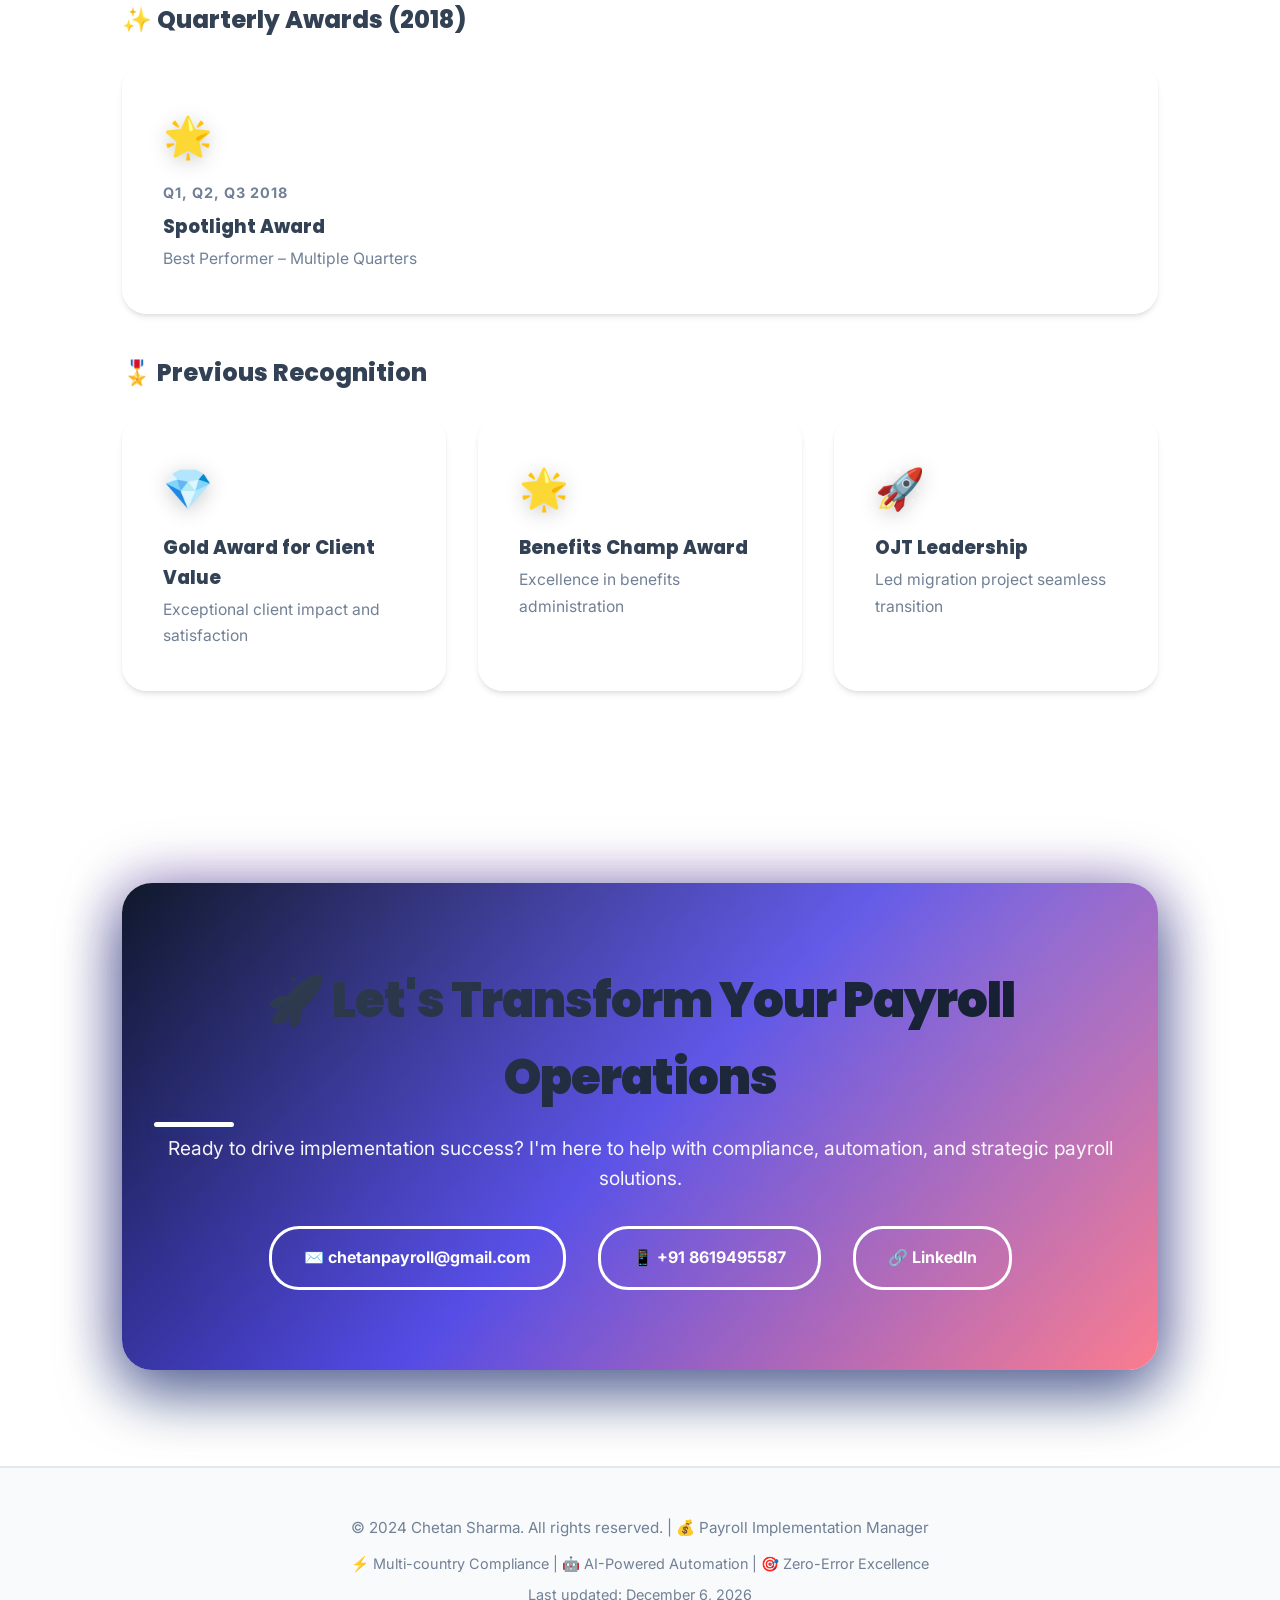
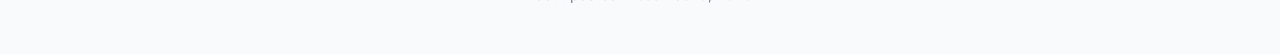
==== commit 55de1fcf: "Update download resume button to open PDF in new tab directly" ====
--- a/index.html
+++ b/index.html
@@ -170,8 +170,7 @@
         </div>
 
         <div class="hero-cta parallax-layer">
-          <a href="Chetan_Sharma_Global_Payroll_Implementation_Manager.pdf"
-            download="Chetan_Sharma_Global_Payroll_Implementation_Manager.pdf" class="btn btn-primary"
+          <a href="Chetan_Sharma_Global_Payroll_Implementation_Manager.pdf" target="_blank" class="btn btn-primary"
             id="downloadPDF">📥 Download Resume</a>
           <button class="btn btn-primary" id="downloadVCard">📇 Save Contact</button>
           <a href="mailto:chetanpayroll@gmail.com" class="btn btn-secondary">✉️ Contact Me</a>
@@ -750,9 +749,10 @@
 
 
 
-    document.getElementById('downloadPDF').addEventListener('click', () => {
-      window.print();
-    });
+    // Resume download is handled via href and download attribute directly
+    /* document.getElementById('downloadPDF').addEventListener('click', () => {
+       // Removed print action to allow direct PDF download/open
+    }); */
 
     document.getElementById('downloadVCard').addEventListener('click', () => {
       const vcard = `BEGIN:VCARD
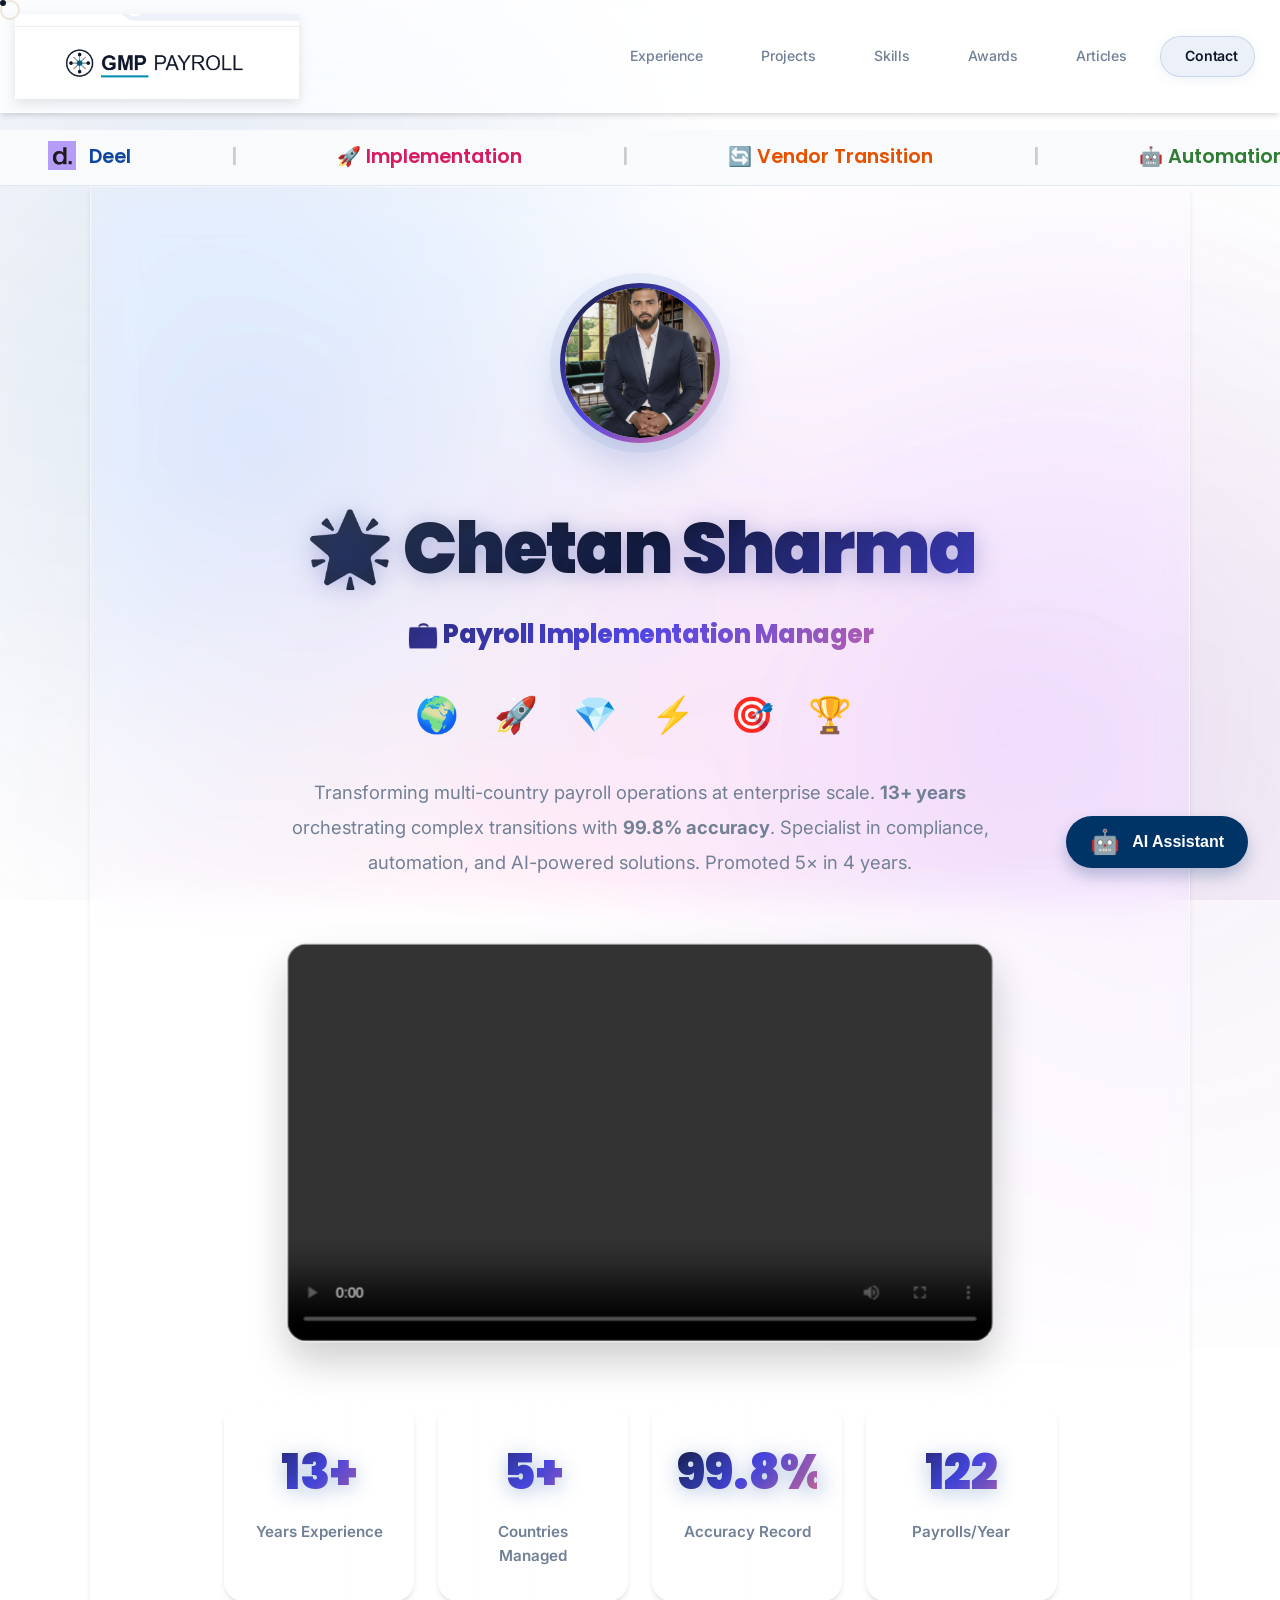
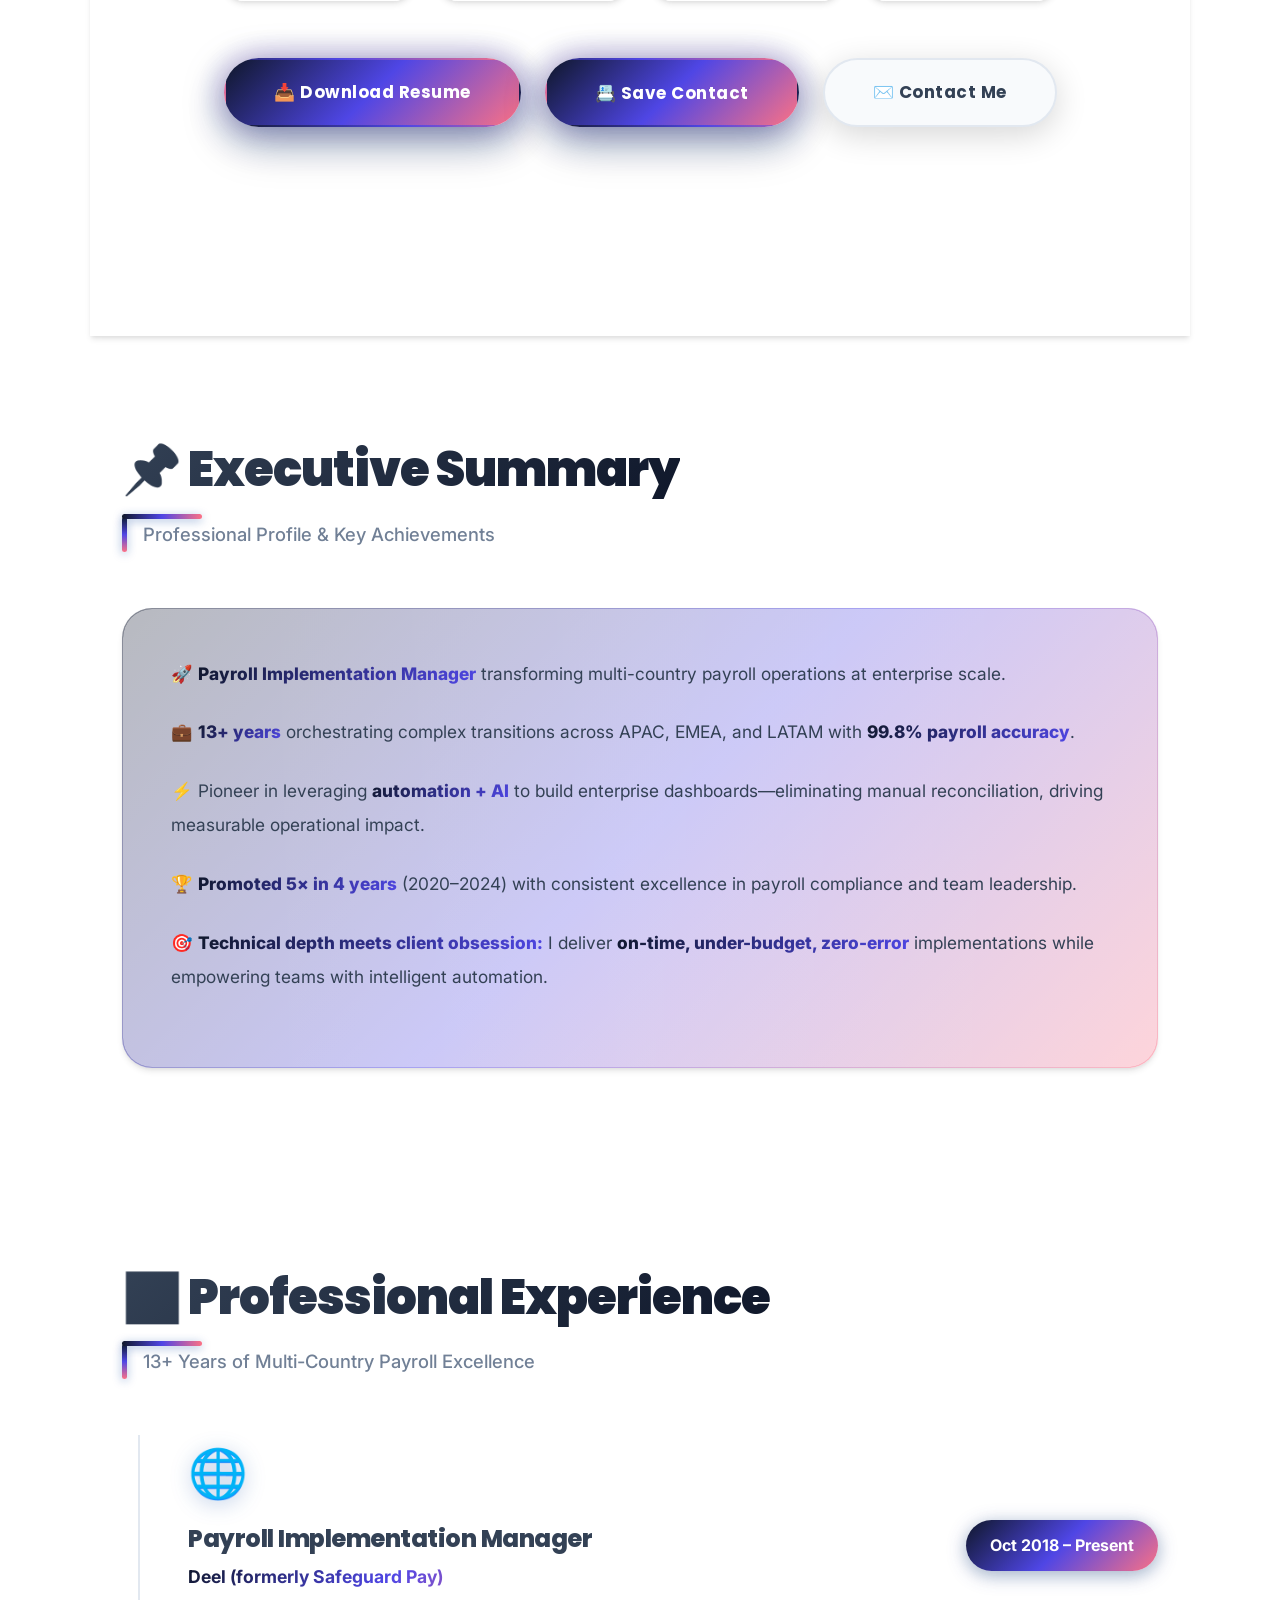
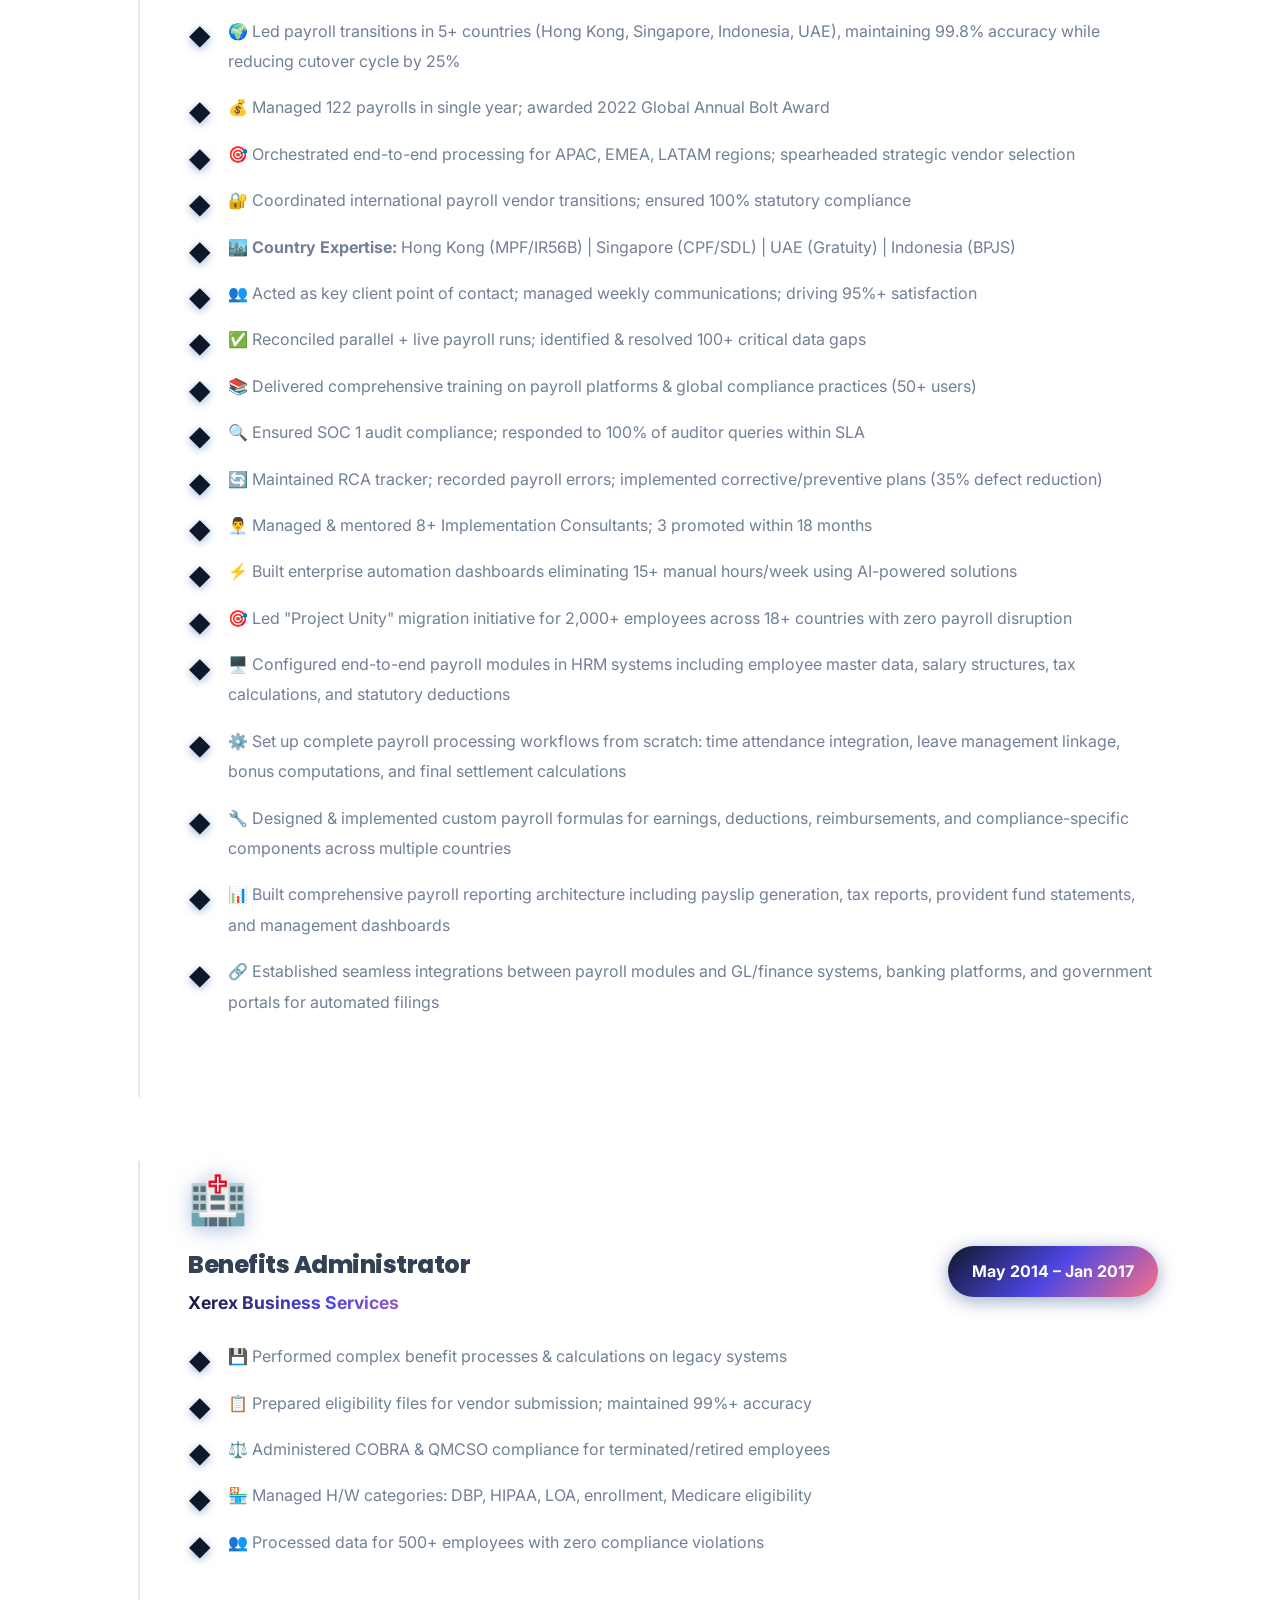
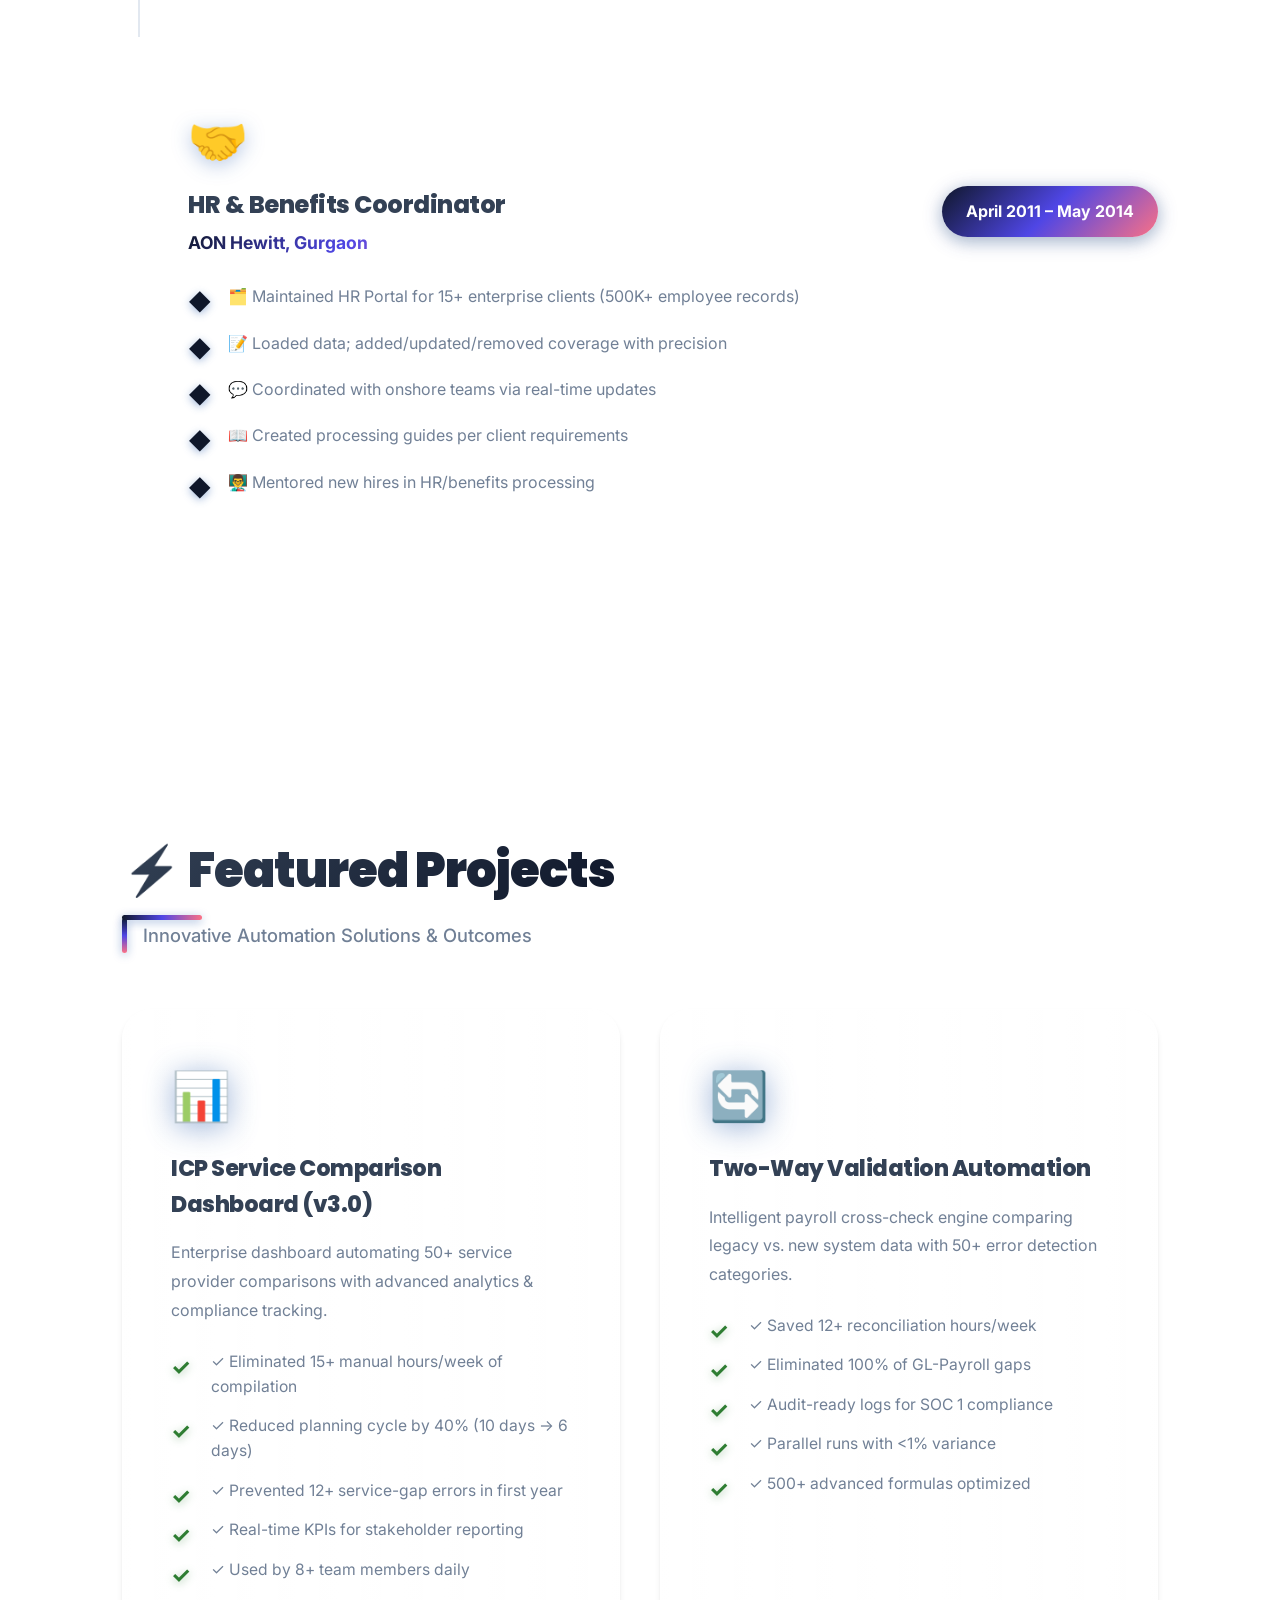
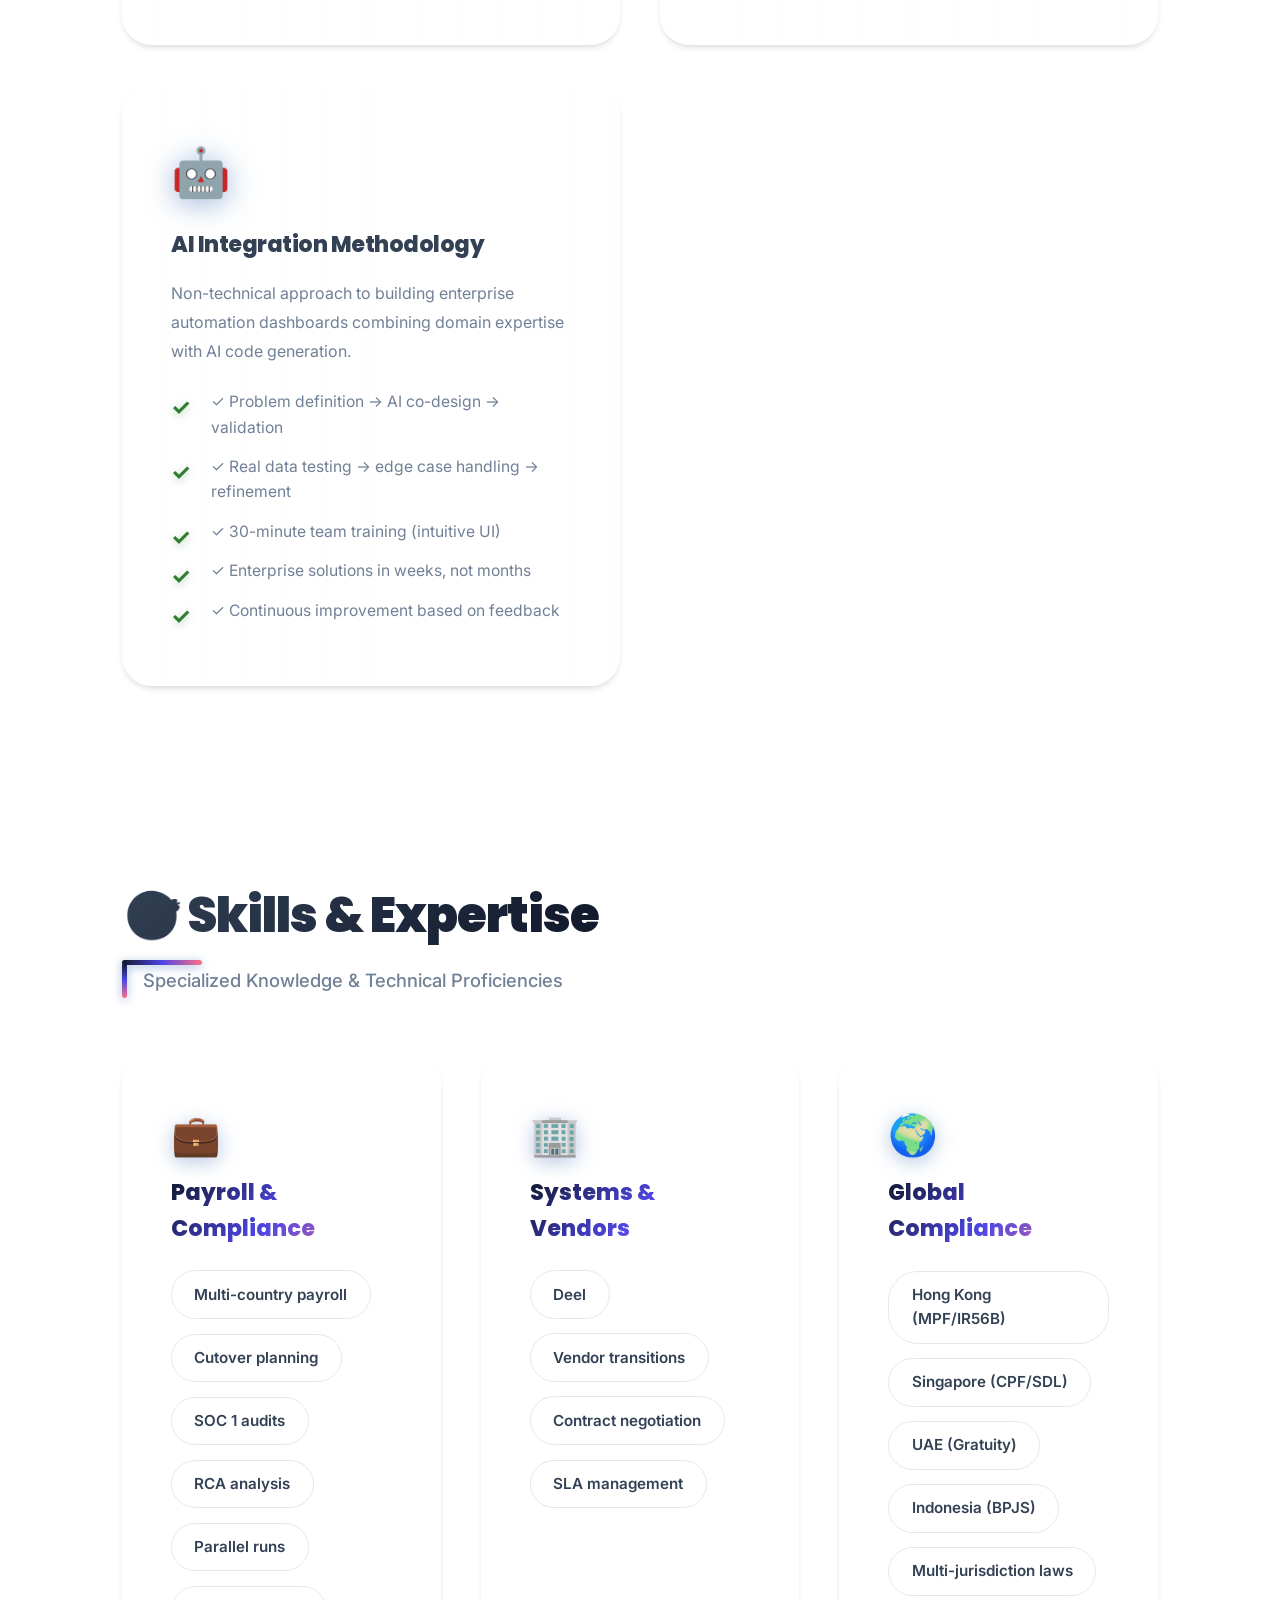
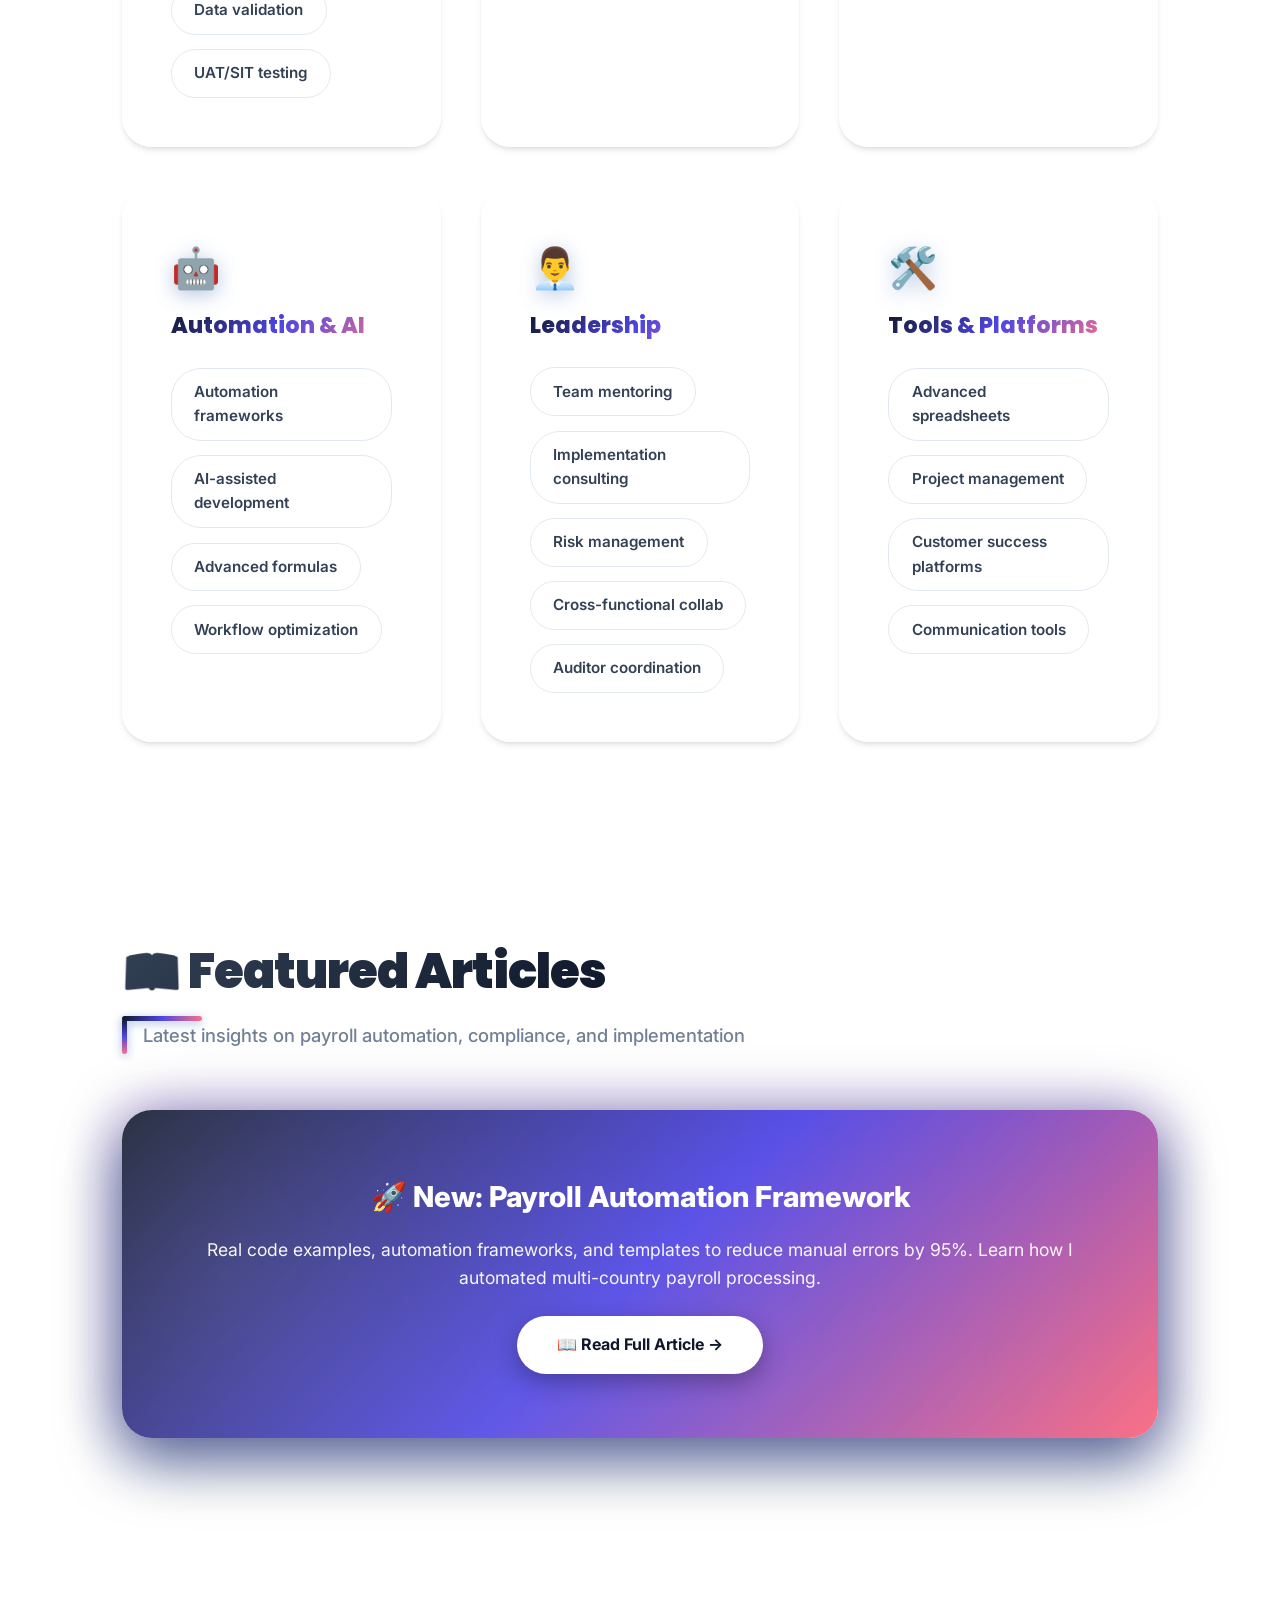
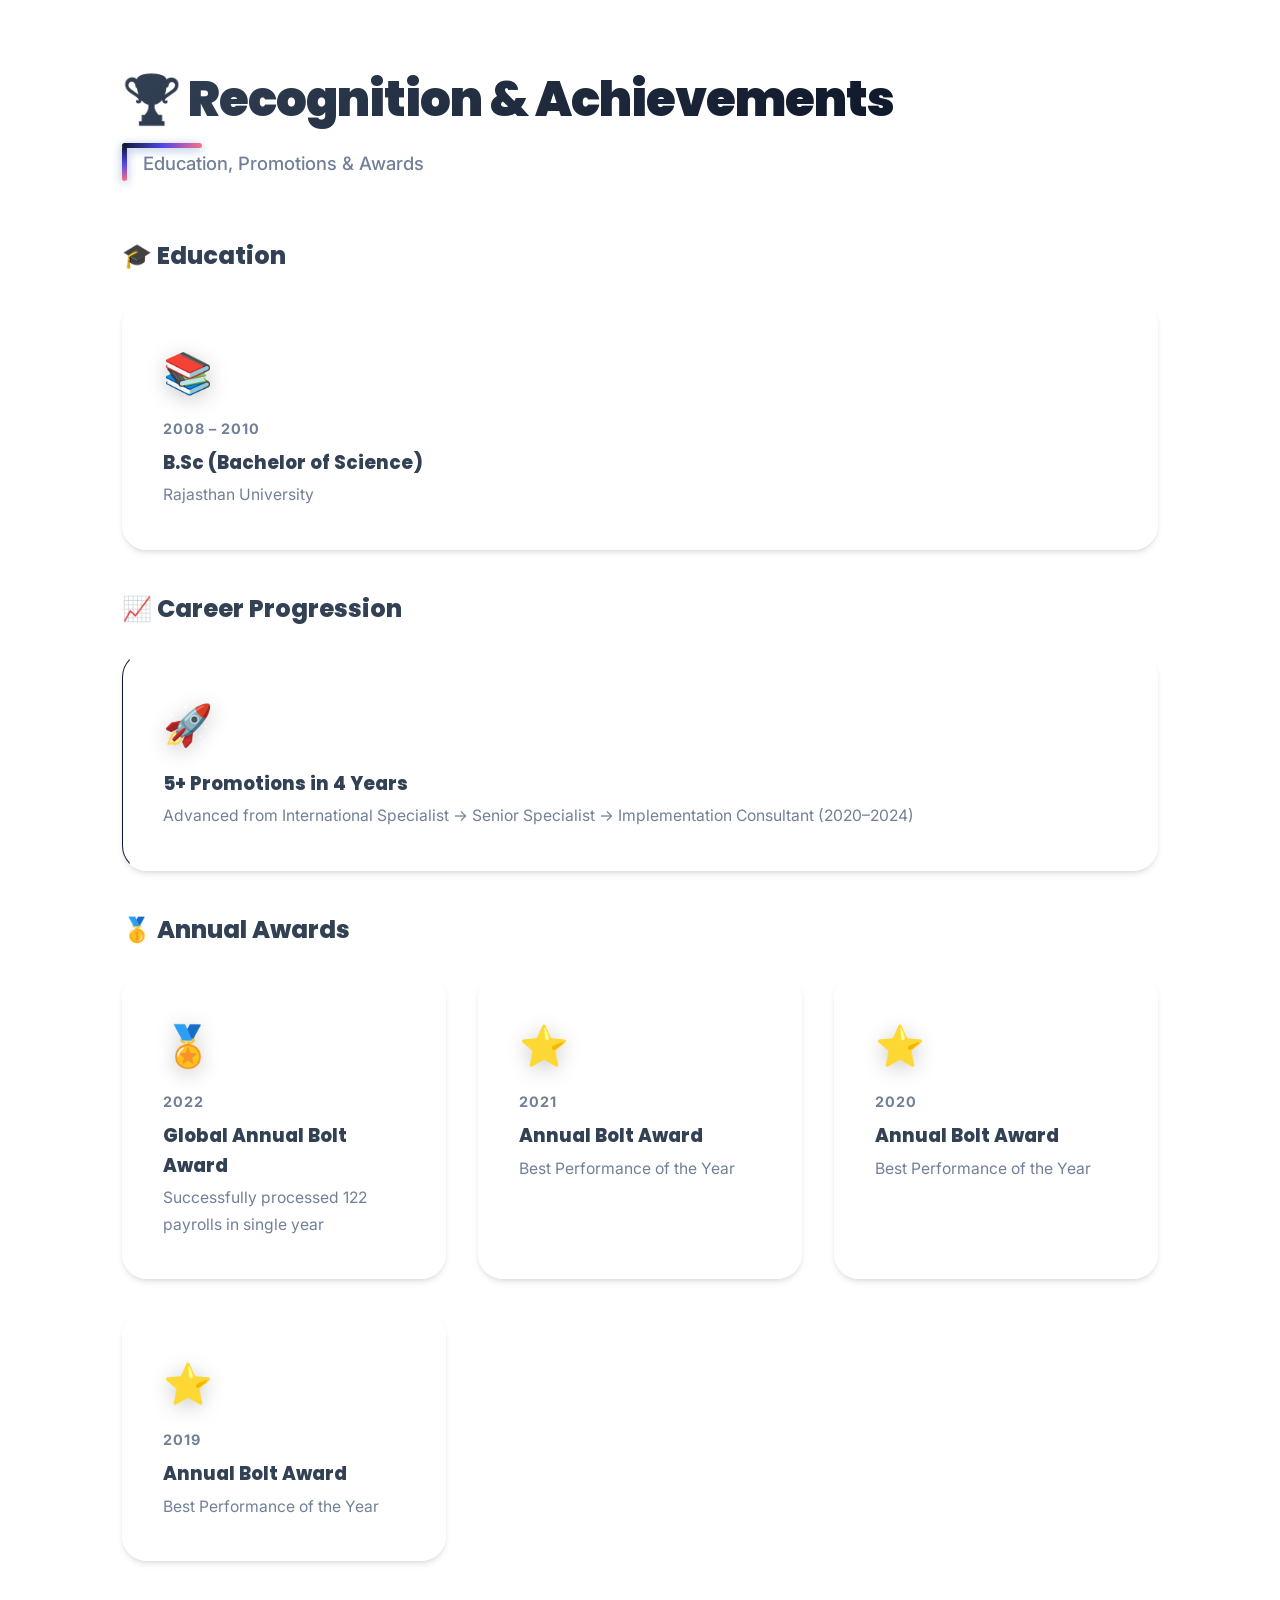
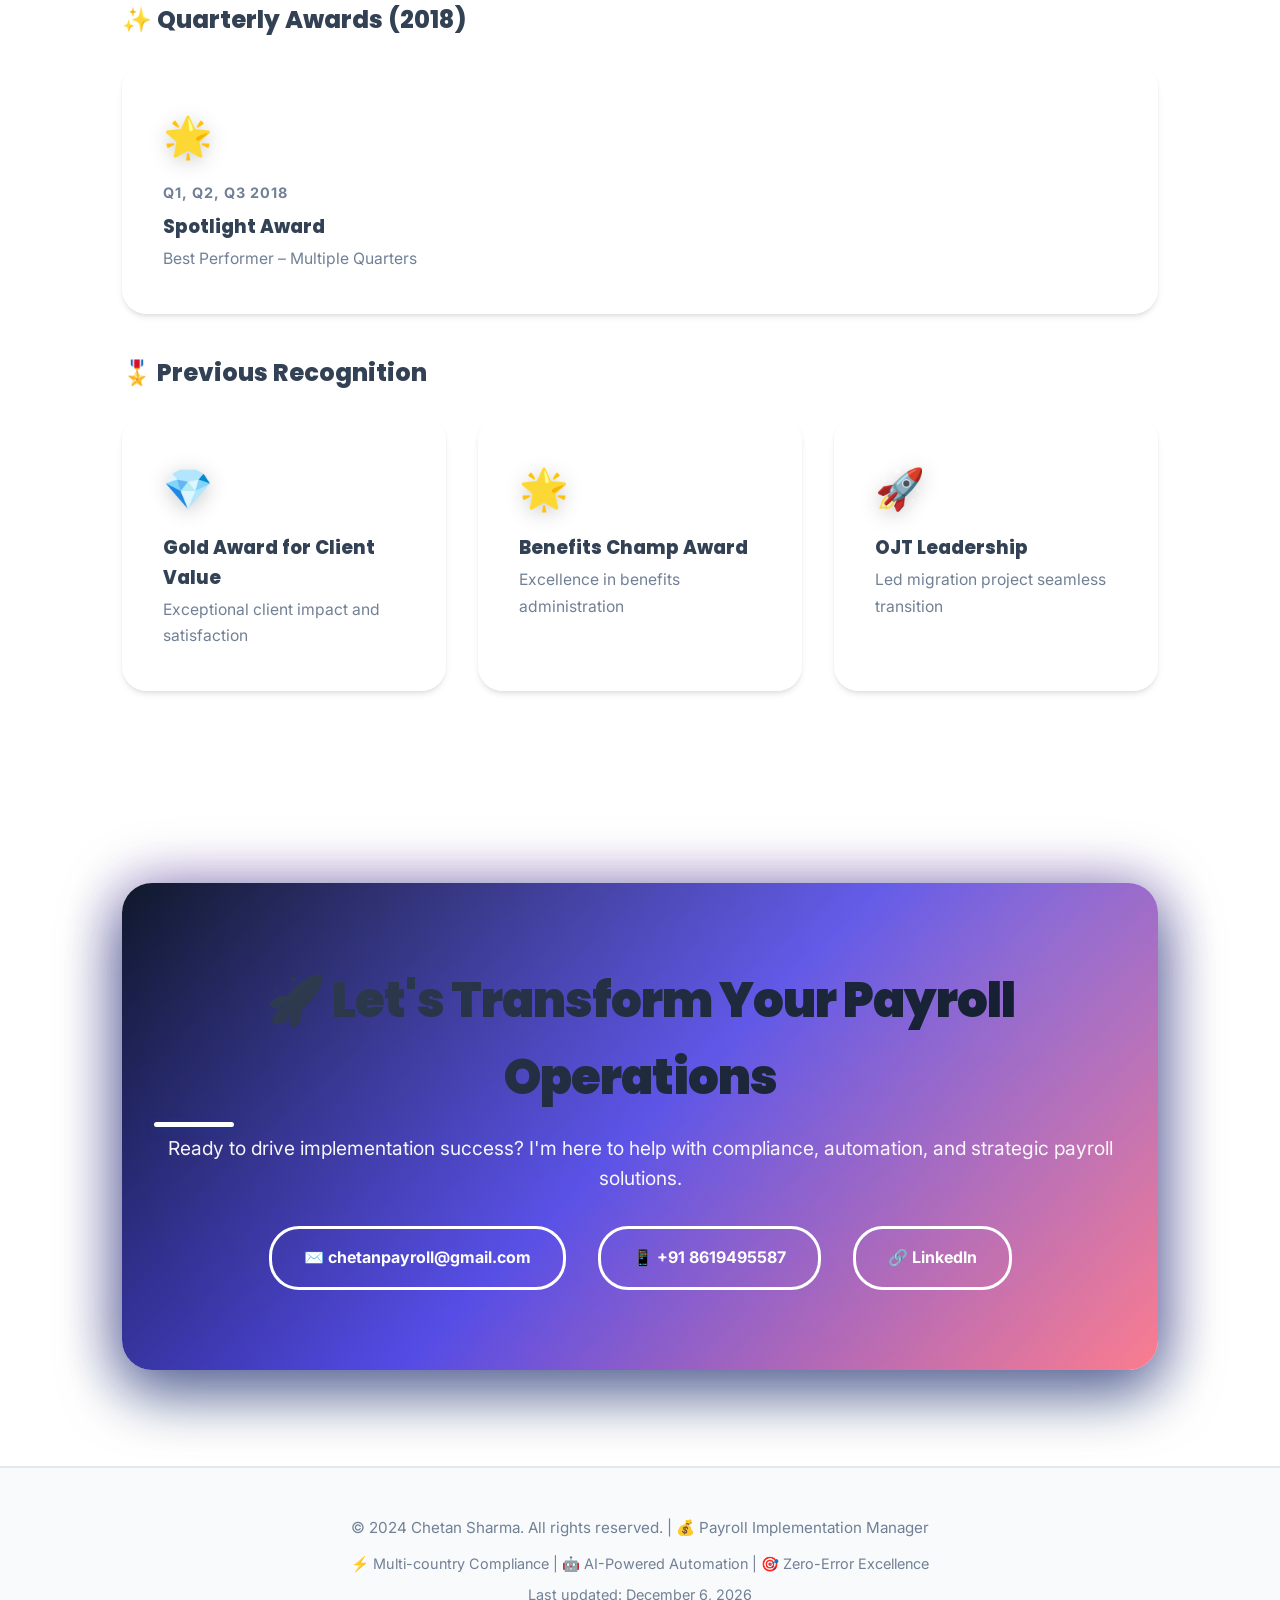
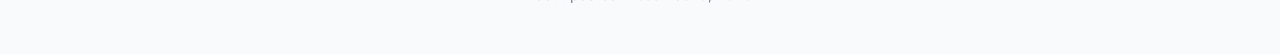
==== commit fbd83720: "Upgrade navigation to enterprise styling with active state and remix icons" ====
--- a/index.html
+++ b/index.html
@@ -21,7 +21,9 @@
   <link rel="preconnect" href="https://fonts.gstatic.com" crossorigin>
   <link
     href="https://fonts.googleapis.com/css2?family=Inter:wght@300;400;500;600;700;800;900&family=Poppins:wght@600;700;800;900&display=swap"
+    href="https://fonts.googleapis.com/css2?family=Inter:wght@300;400;500;600;700;800;900&family=Poppins:wght@600;700;800;900&display=swap"
     rel="stylesheet">
+  <link href="https://cdn.jsdelivr.net/npm/remixicon@4.1.0/fonts/remixicon.css" rel="stylesheet" />
 
   <title>Chetan Sharma | Payroll Implementation Consultant | Global Multi-Country Payroll Specialist</title>
 
@@ -56,12 +58,12 @@
         <img src="logo.png" alt="GMP Payroll">
       </a>
       <ul class="nav-links" id="navLinks">
-        <li><a href="#experience">📊 Experience</a></li>
-        <li><a href="#projects">⚡ Projects</a></li>
-        <li><a href="#skills">🎯 Skills</a></li>
-        <li><a href="#awards">🏆 Awards</a></li>
-        <li><a href="#blog">📖 Articles</a></li>
-        <li><a href="#contact">📧 Contact</a></li>
+        <li><a href="#experience"><i class="ri-bar-chart-box-line"></i> Experience</a></li>
+        <li><a href="#projects"><i class="ri-flashlight-line"></i> Projects</a></li>
+        <li><a href="#skills"><i class="ri-focus-2-line"></i> Skills</a></li>
+        <li><a href="#awards"><i class="ri-trophy-line"></i> Awards</a></li>
+        <li><a href="#blog"><i class="ri-book-open-line"></i> Articles</a></li>
+        <li><a href="#contact"><i class="ri-mail-send-line"></i> Contact</a></li>
       </ul>
       <button class="hamburger-menu" id="hamburgerMenu" aria-label="Toggle navigation menu" aria-expanded="false">
         <span class="hamburger-line"></span>
@@ -739,6 +741,9 @@
     });
 
     const nav = document.querySelector('nav');
+    const sectionLinks = document.querySelectorAll('.nav-links a');
+    const sections = document.querySelectorAll('section[id]');
+
     window.addEventListener('scroll', () => {
       if (window.pageYOffset > 50) {
         nav.classList.add('scrolled');
@@ -746,6 +751,30 @@
         nav.classList.remove('scrolled');
       }
     }, { passive: true });
+
+    const observerOptions = {
+      root: null,
+      rootMargin: '-100px 0px -40% 0px',
+      threshold: 0.1
+    };
+
+    const observer = new IntersectionObserver((entries) => {
+      entries.forEach(entry => {
+        if (entry.isIntersecting) {
+          const id = entry.target.getAttribute('id');
+          sectionLinks.forEach(link => {
+            link.classList.remove('active');
+            if (link.getAttribute('href') === `#${id}`) {
+              link.classList.add('active');
+            }
+          });
+        }
+      });
+    }, observerOptions);
+
+    sections.forEach(section => {
+      observer.observe(section);
+    });
 
 
 
--- a/styles-enterprise.css
+++ b/styles-enterprise.css
@@ -436,39 +436,66 @@
     }
 
     .nav-links a {
-      color: var(--text);
+      color: var(--text-muted);
       text-decoration: none;
-      font-weight: 600;
+      font-family: 'Inter', sans-serif;
+      font-weight: 500;
       position: relative;
       transition: all 0.3s cubic-bezier(0.4, 0, 0.2, 1);
-      font-size: 0.9rem;
-      padding: 0.6rem 1rem;
-      background: rgba(255, 255, 255, 0.8);
+      font-size: 0.88rem;
+      letter-spacing: -0.01em;
+      padding: 0.5rem 1rem;
+      background: transparent;
       border: 1px solid transparent;
-      border-radius: 50px;
+      border-radius: 9999px;
       white-space: nowrap;
       display: flex;
       align-items: center;
       gap: 0.5rem;
-      box-shadow: 0 2px 4px rgba(0, 0, 0, 0.02);
-    }
-
-
+    }
+
+    .nav-links a i {
+      font-size: 1.1em;
+      transition: transform 0.3s cubic-bezier(0.34, 1.56, 0.64, 1);
+      color: var(--text-muted);
+      opacity: 0.8;
+    }
 
     .nav-links a:hover {
-      background: var(--bg-secondary);
+      background: rgba(13, 71, 161, 0.04);
       color: var(--primary);
+      transform: translateY(-1px);
+      border-color: rgba(13, 71, 161, 0.08);
+      /* Subtle border on hover */
+    }
+
+    .nav-links a:hover i {
       transform: translateY(-2px);
-      box-shadow: 0 4px 12px rgba(13, 71, 161, 0.15);
-      border-color: rgba(13, 71, 161, 0.2);
-    }
-
-    .nav-links a:focus {
-      outline: 3px solid var(--primary);
-      outline-offset: 4px;
-      border-radius: 4px;
-      background: rgba(var(--primary), 0.05);
-      /* Visual feedback for focus */
+      color: var(--primary);
+      opacity: 1;
+    }
+
+    .nav-links a:active,
+    .nav-links a.active {
+      background: rgba(13, 71, 161, 0.08);
+      color: var(--primary);
+      font-weight: 600;
+      box-shadow: 0 2px 12px rgba(13, 71, 161, 0.08);
+      border-color: rgba(13, 71, 161, 0.15);
+      transform: translateY(0);
+    }
+
+    .nav-links a.active i {
+      color: var(--primary);
+      opacity: 1;
+    }
+
+
+
+    .nav-links a:focus-visible {
+      outline: 2px solid var(--primary);
+      outline-offset: 2px;
+      background: rgba(13, 71, 161, 0.02);
     }
 
 
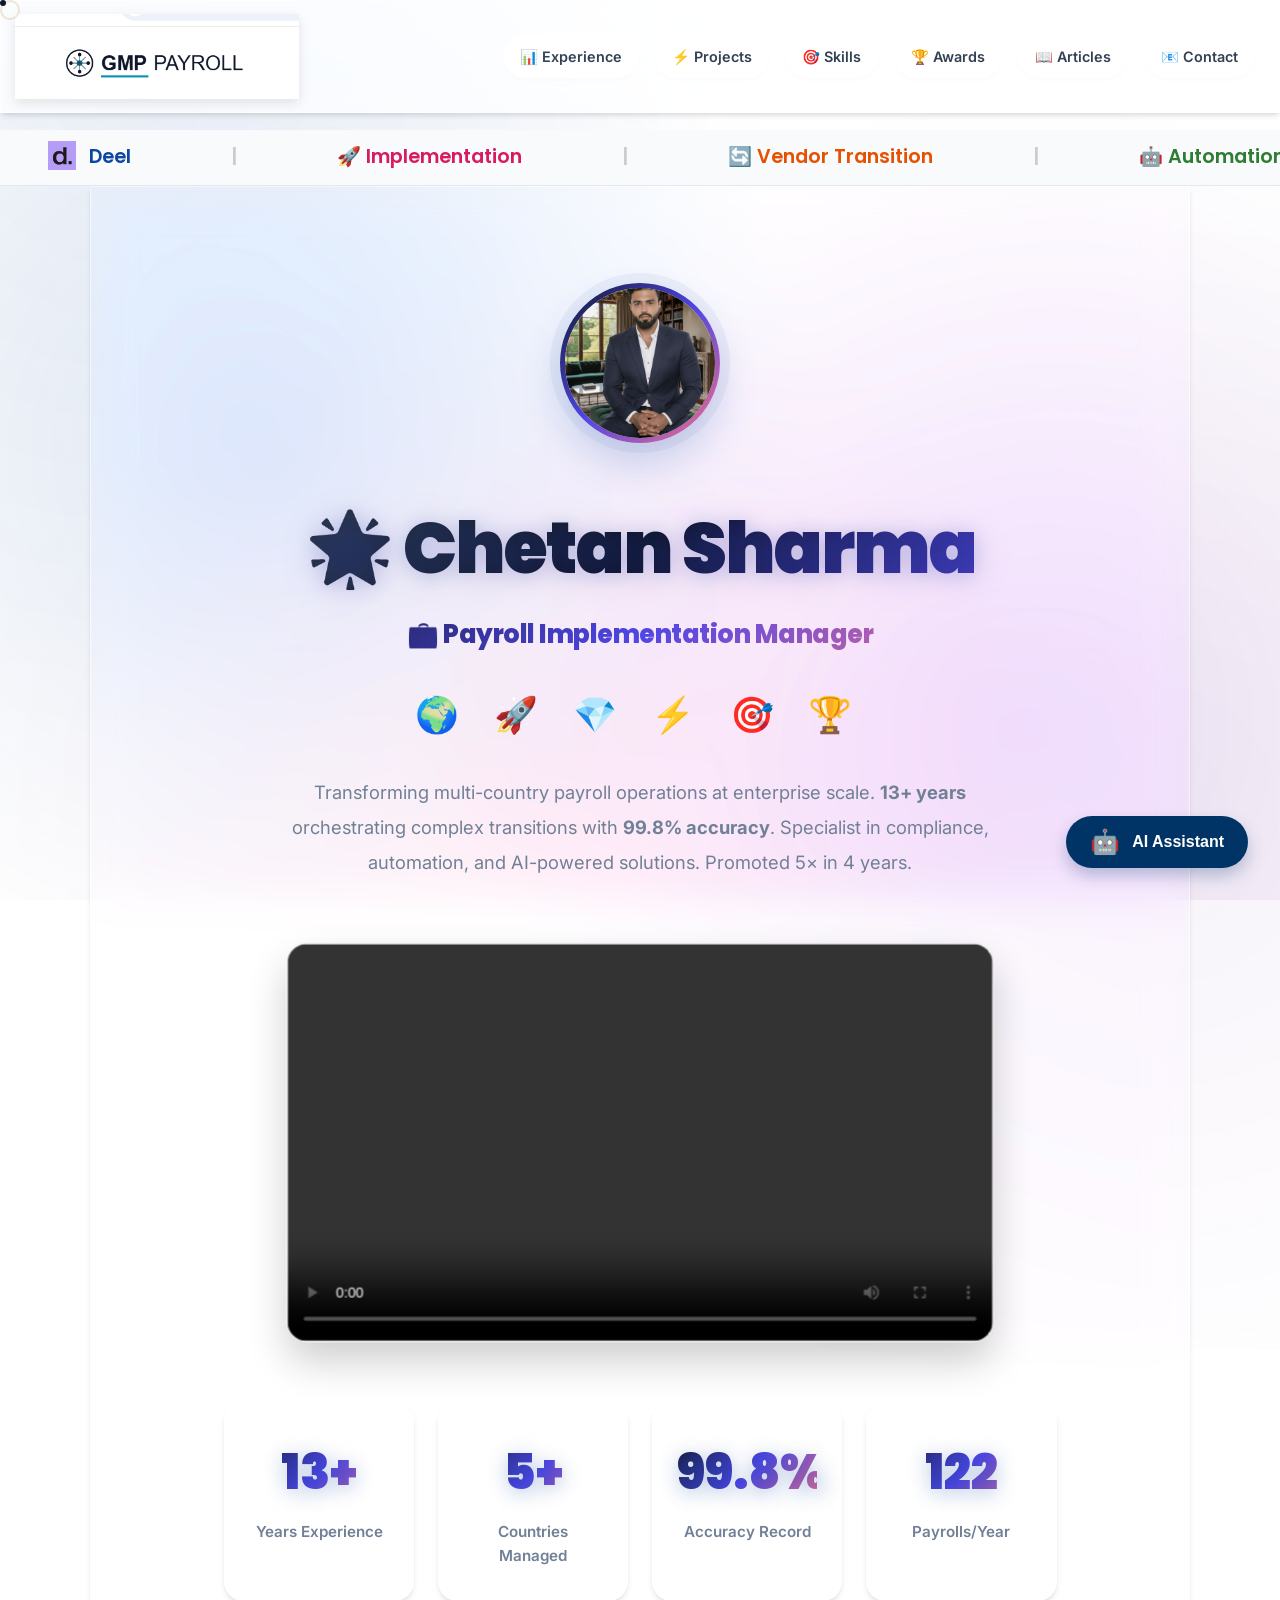
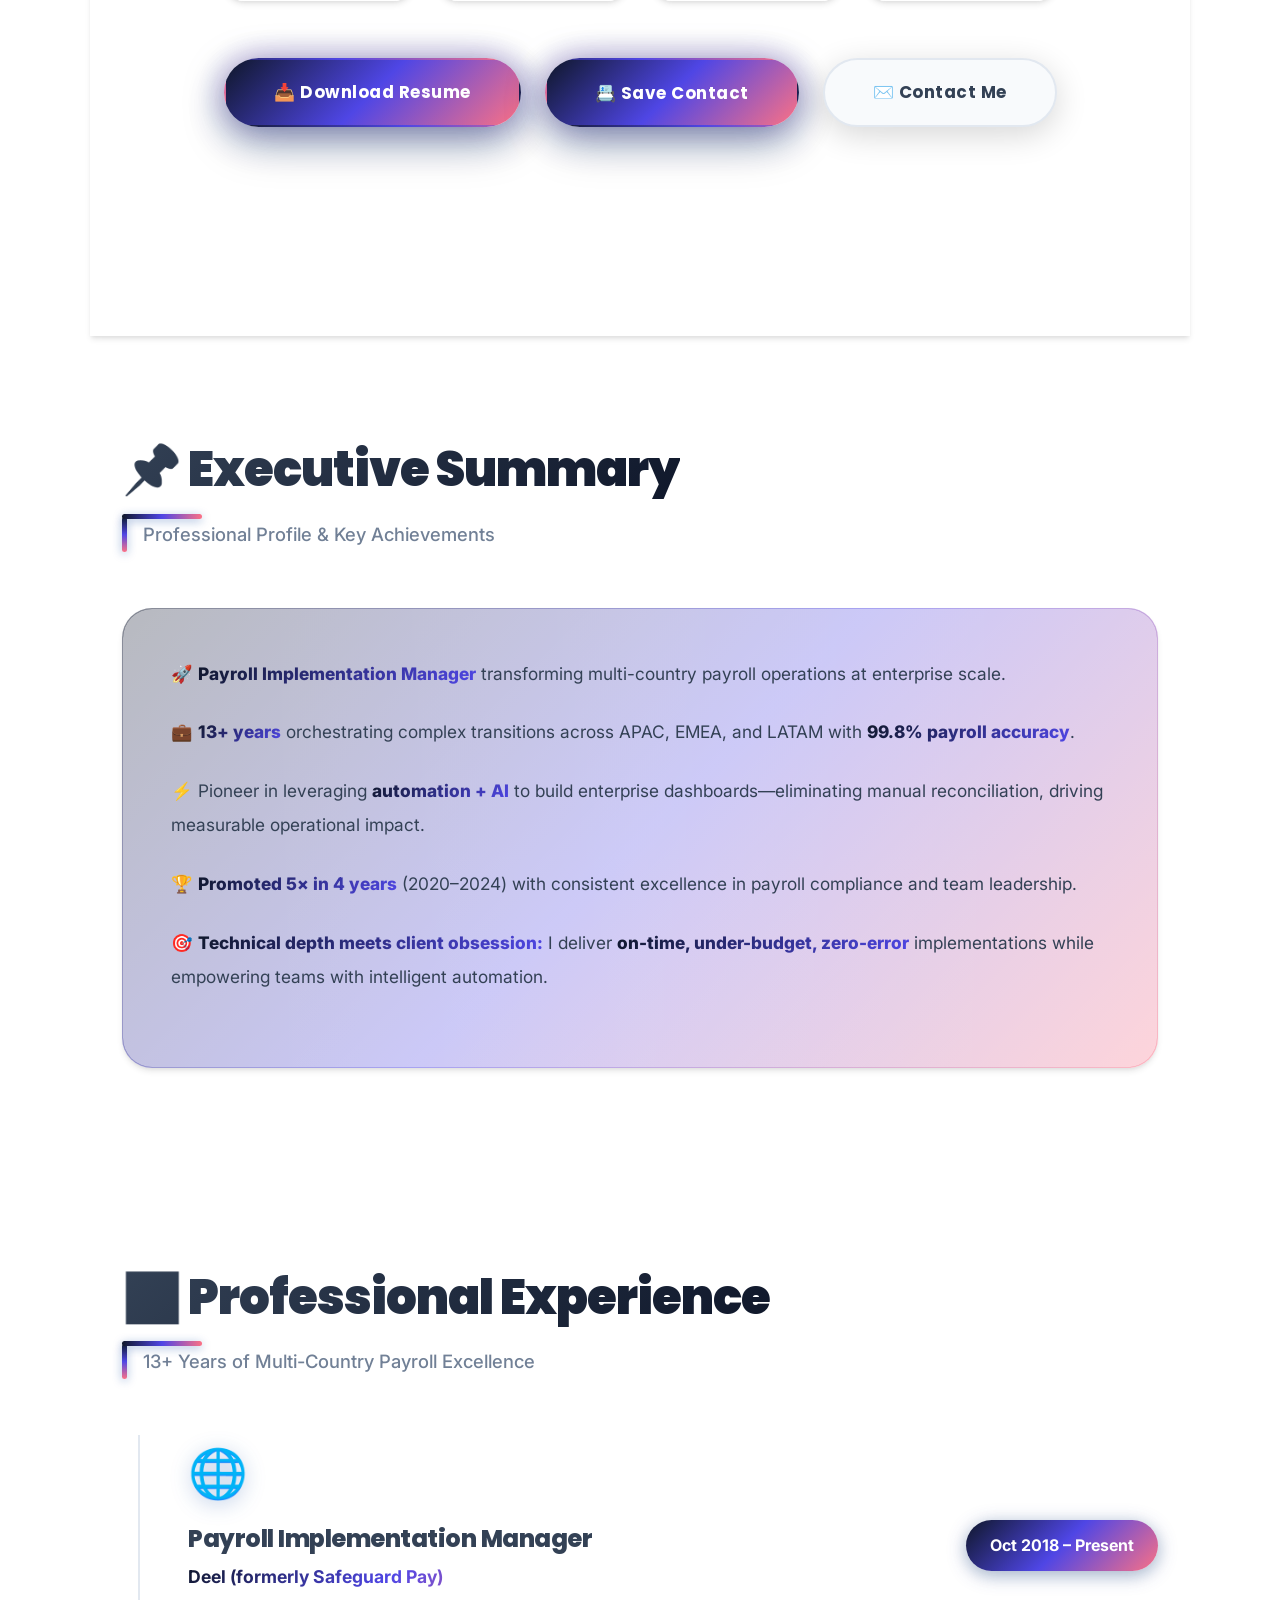
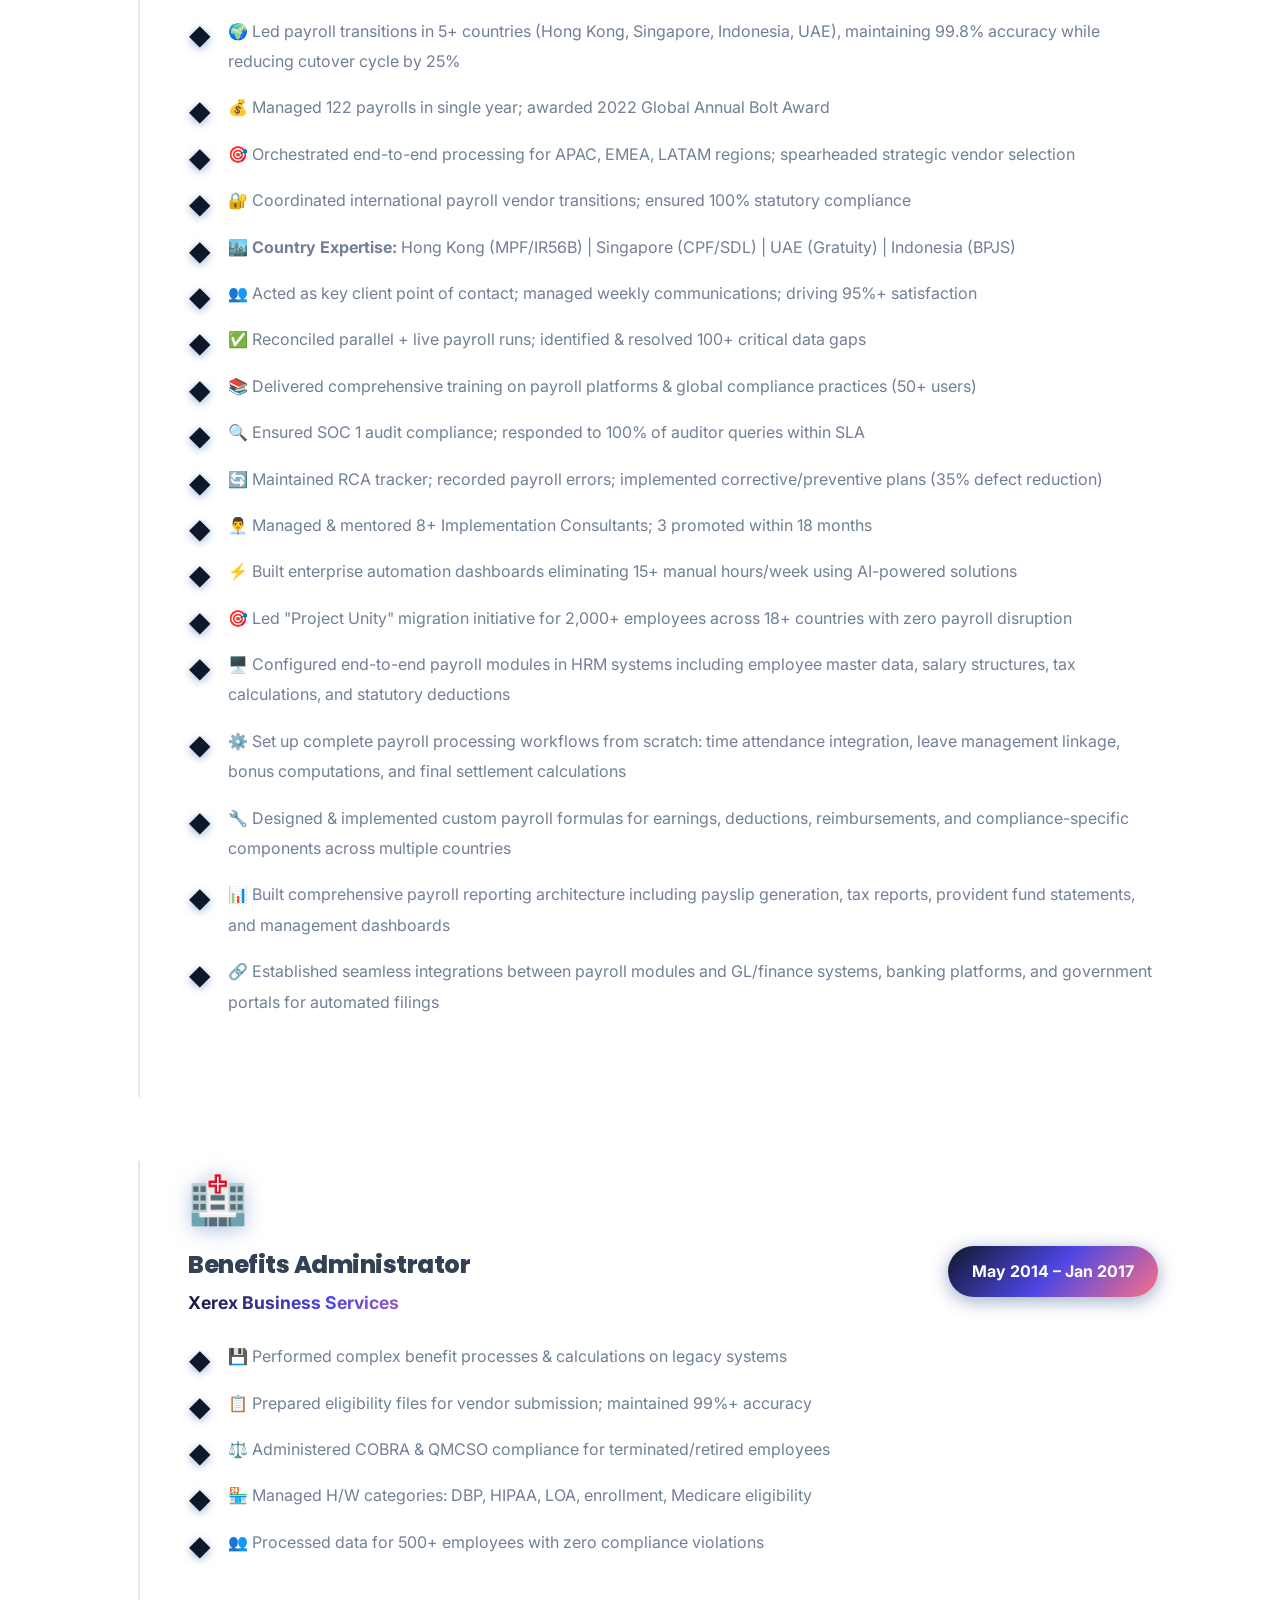
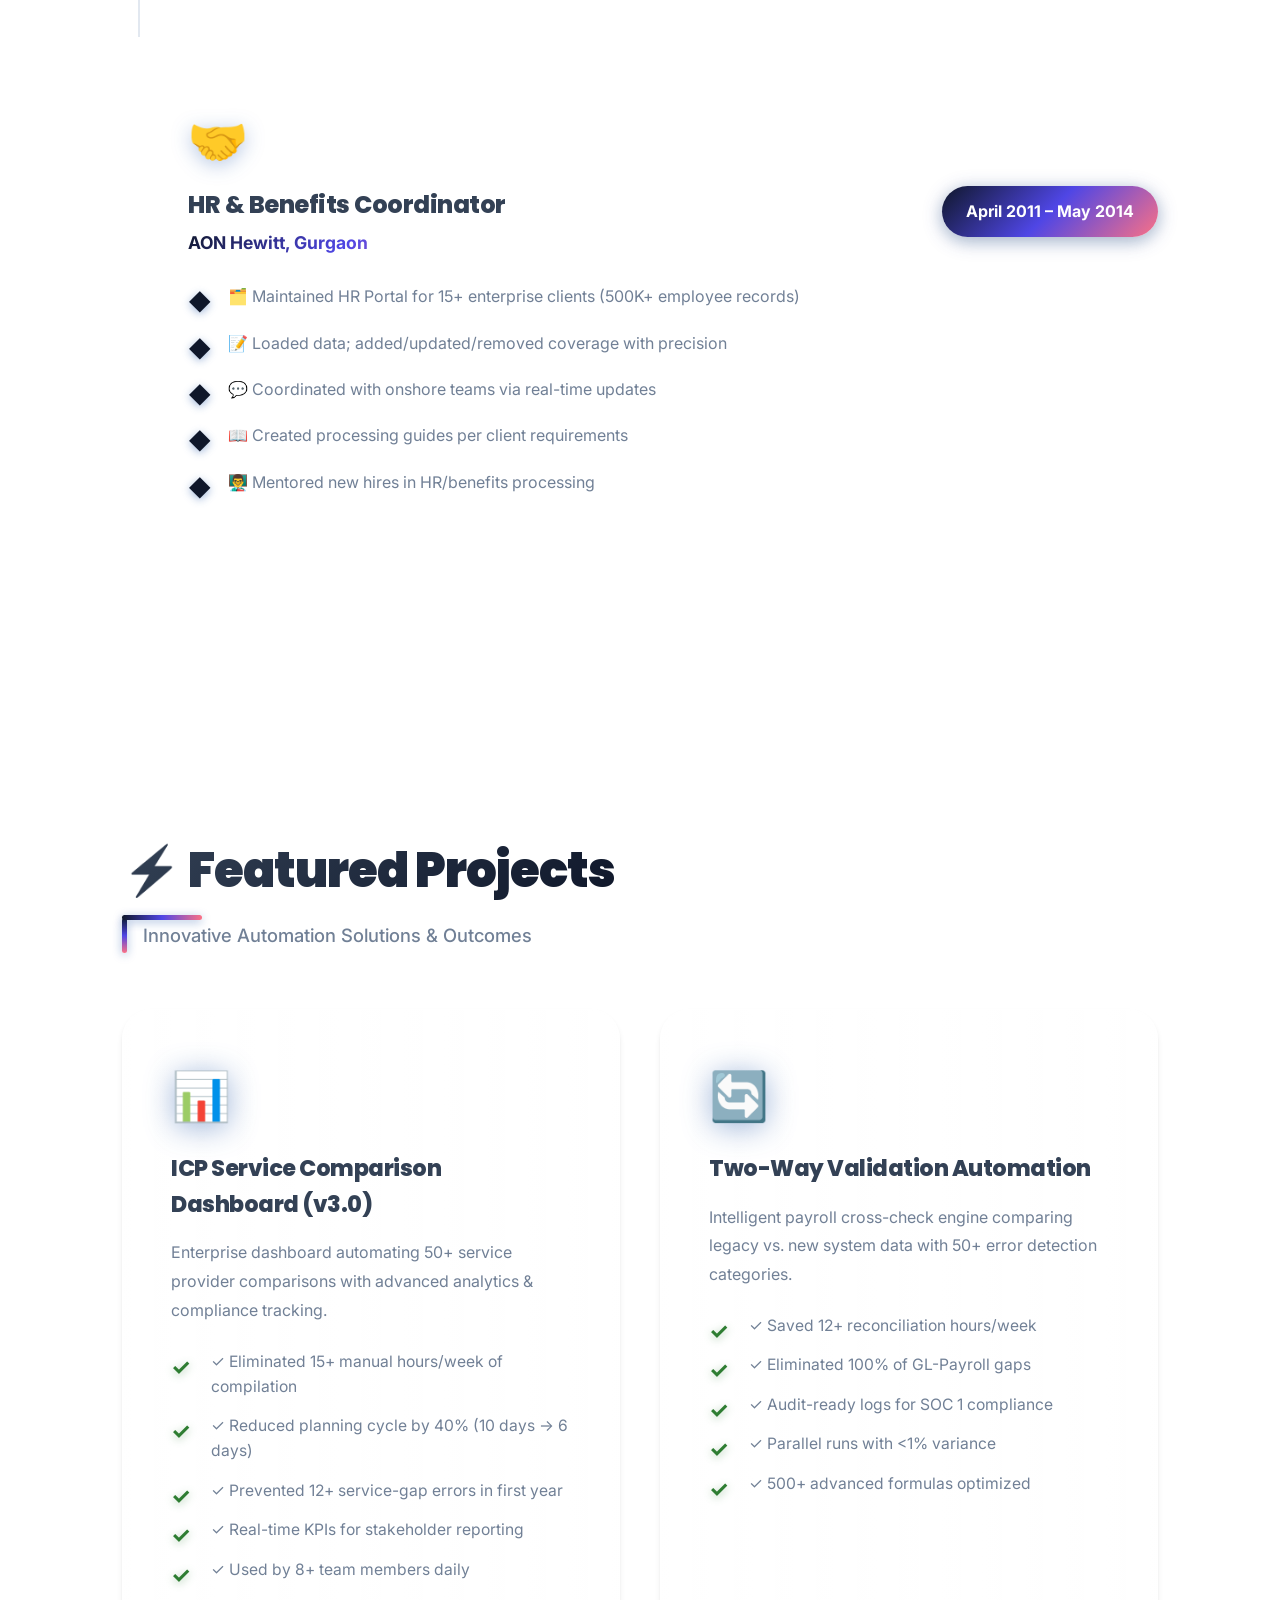
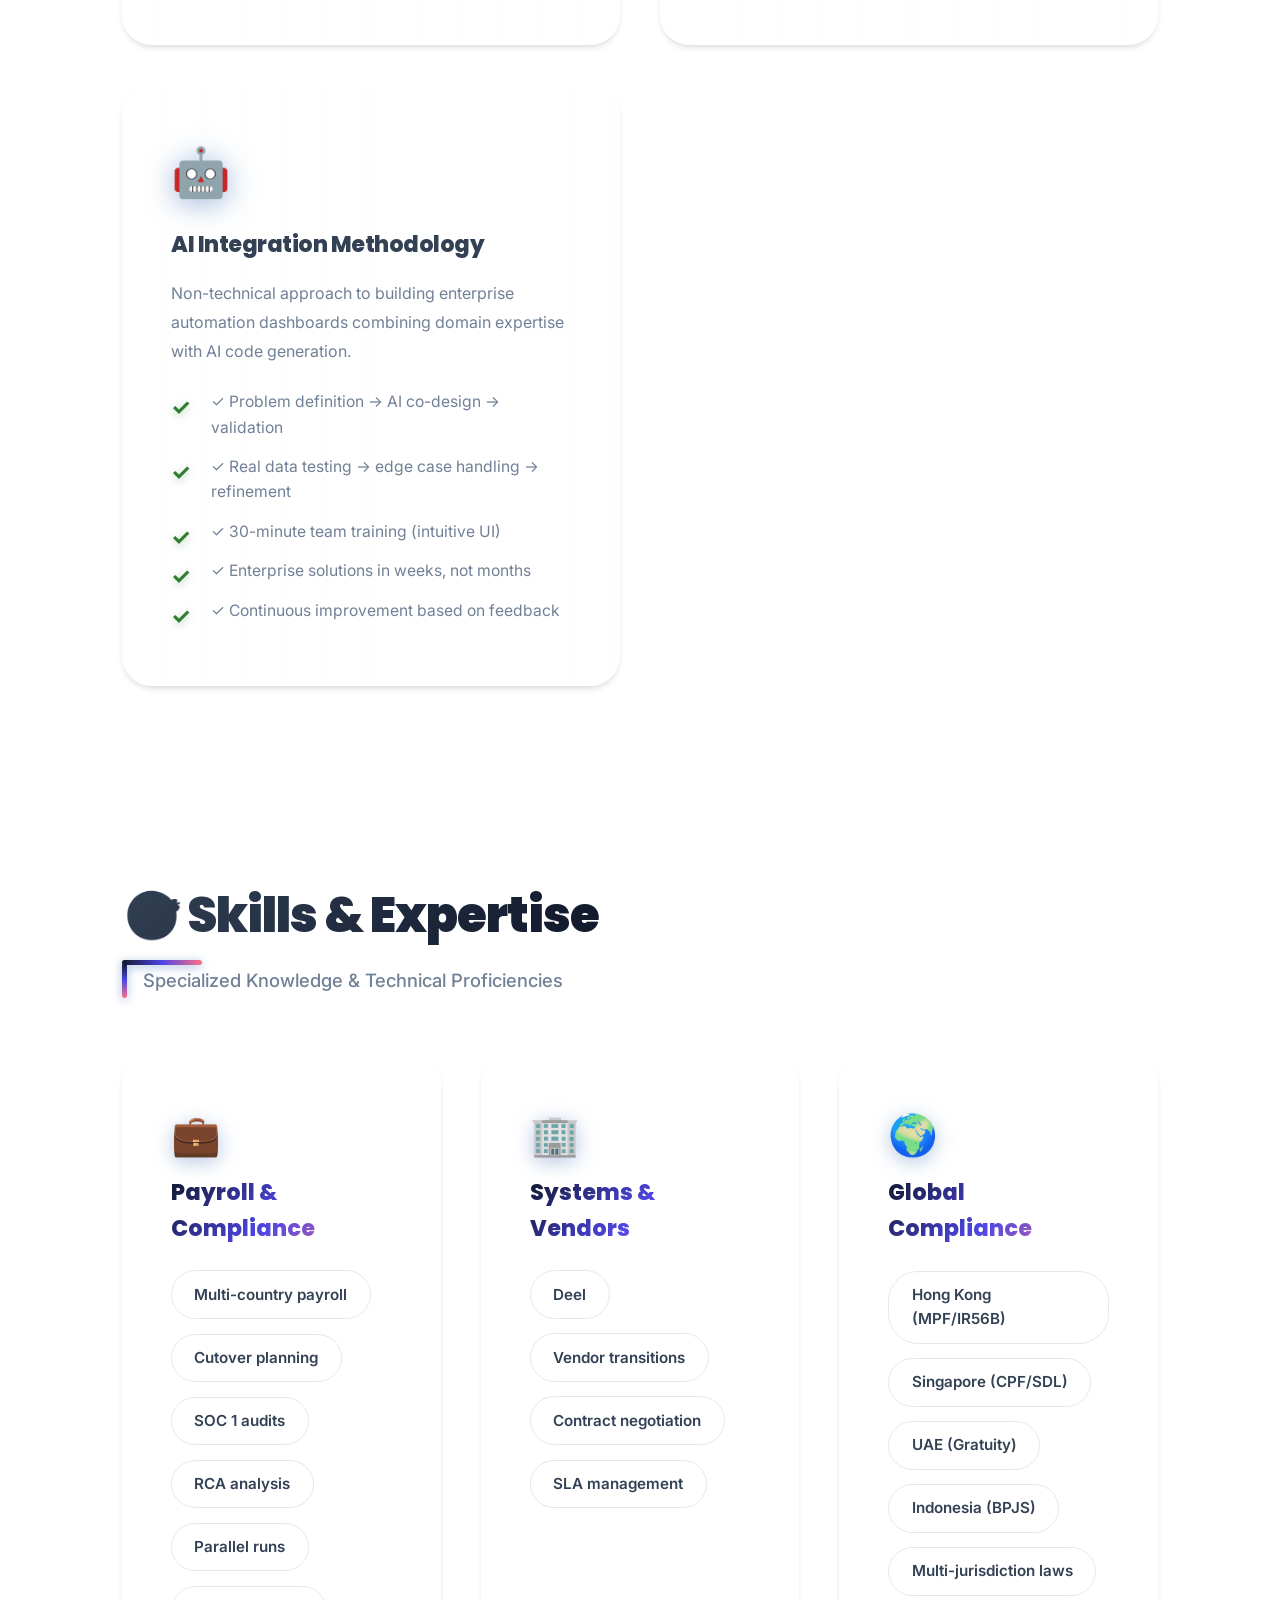
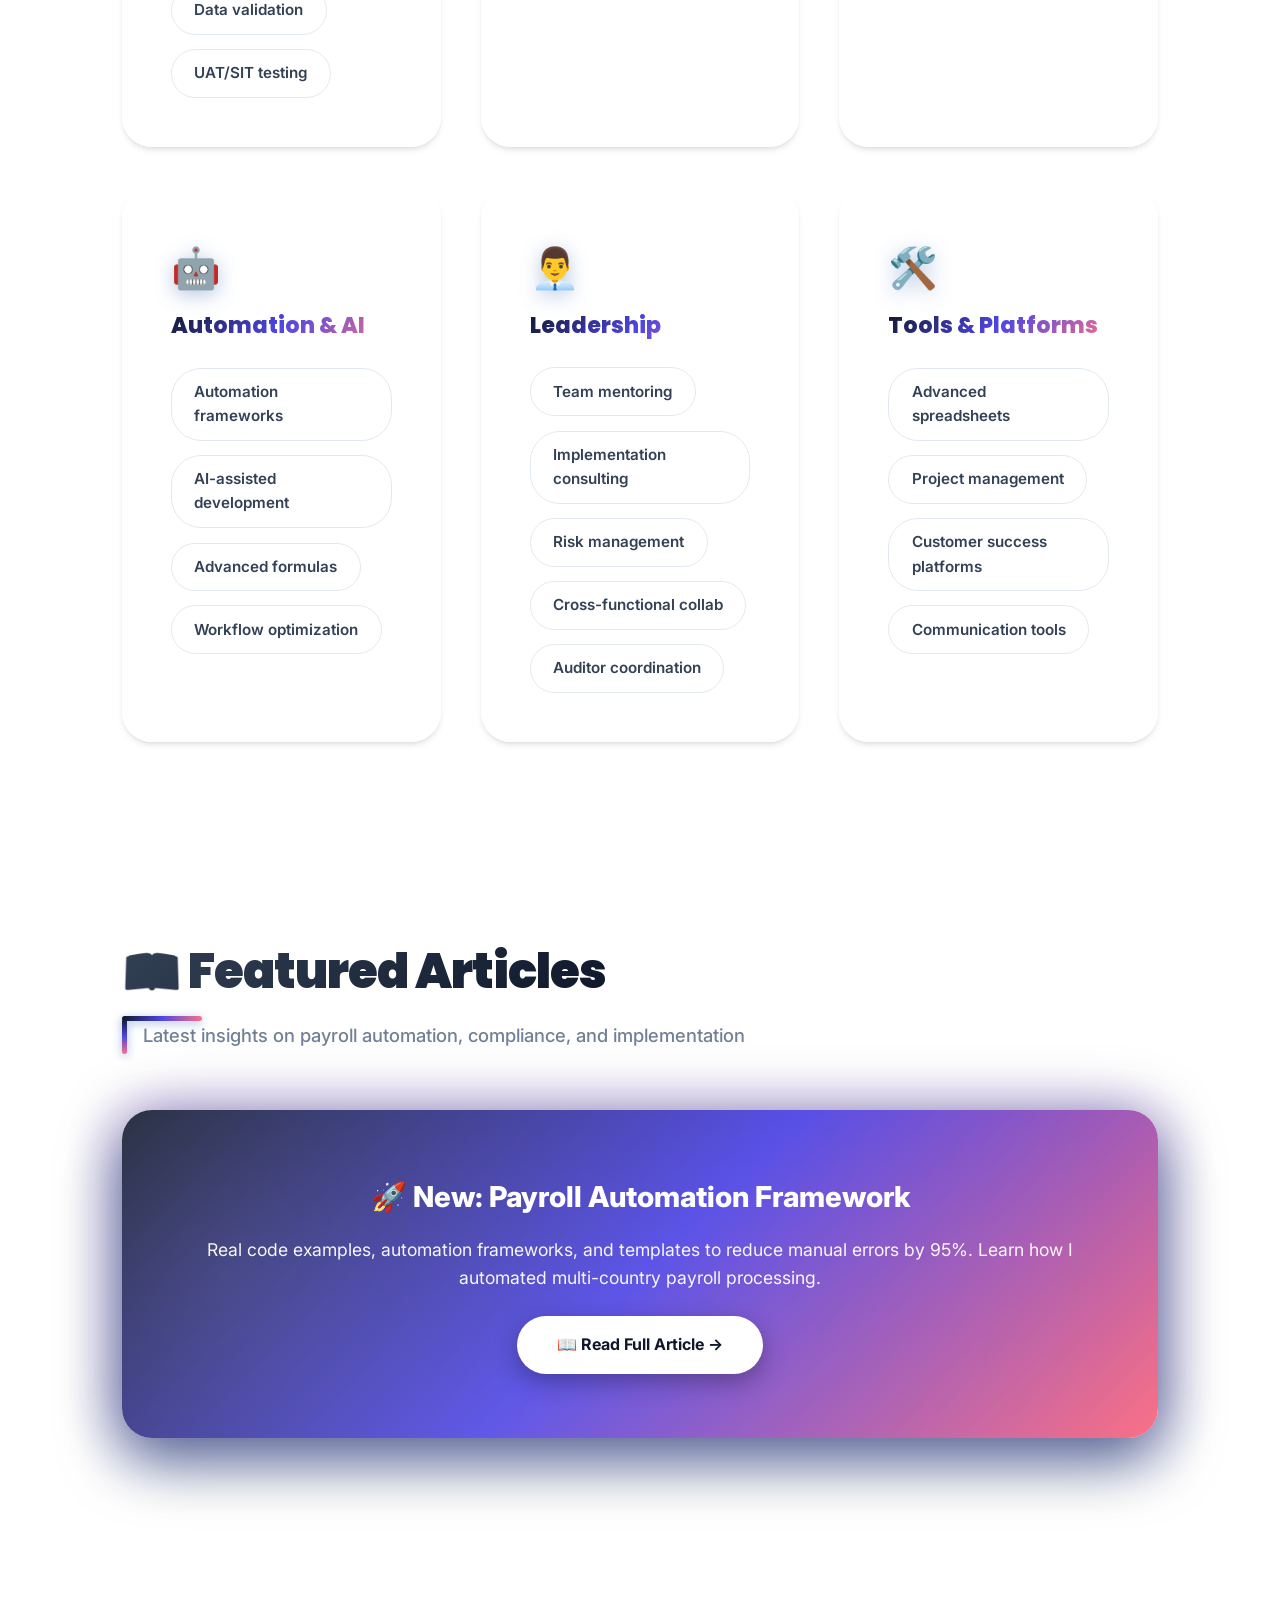
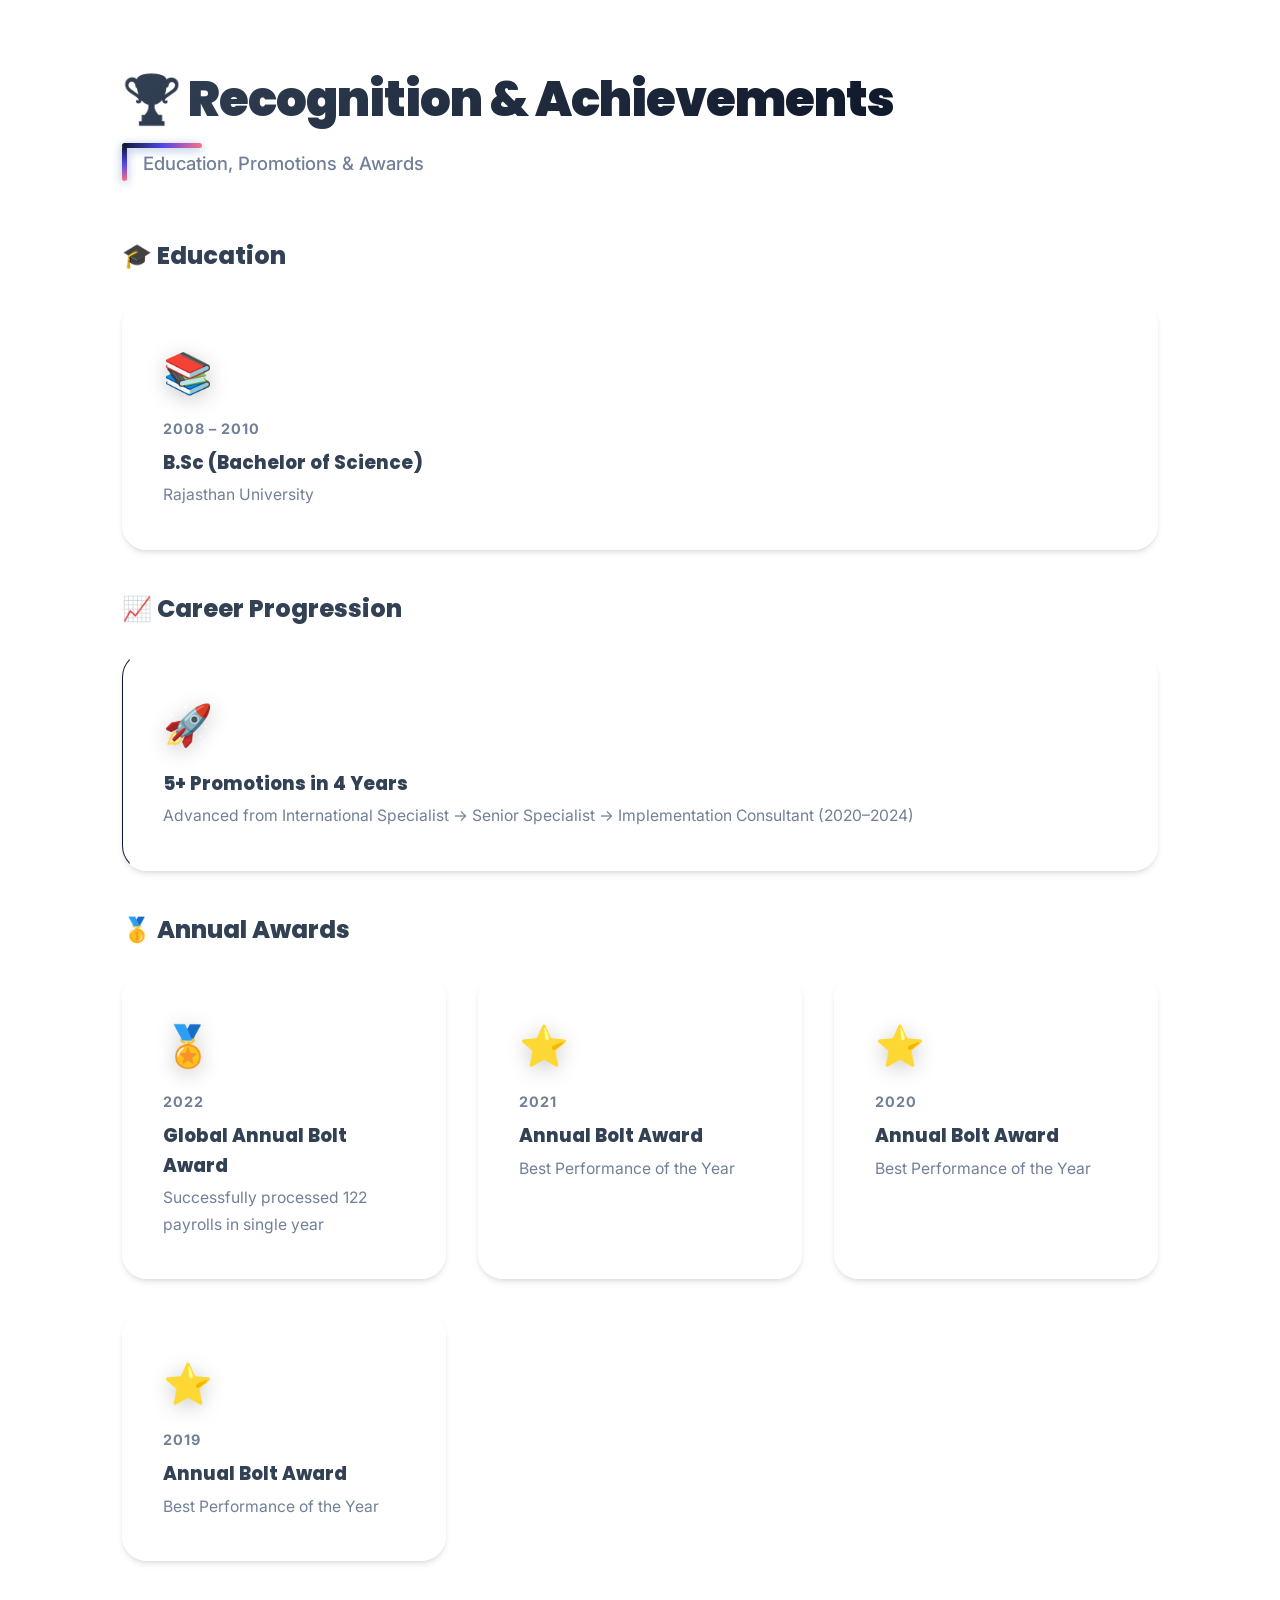
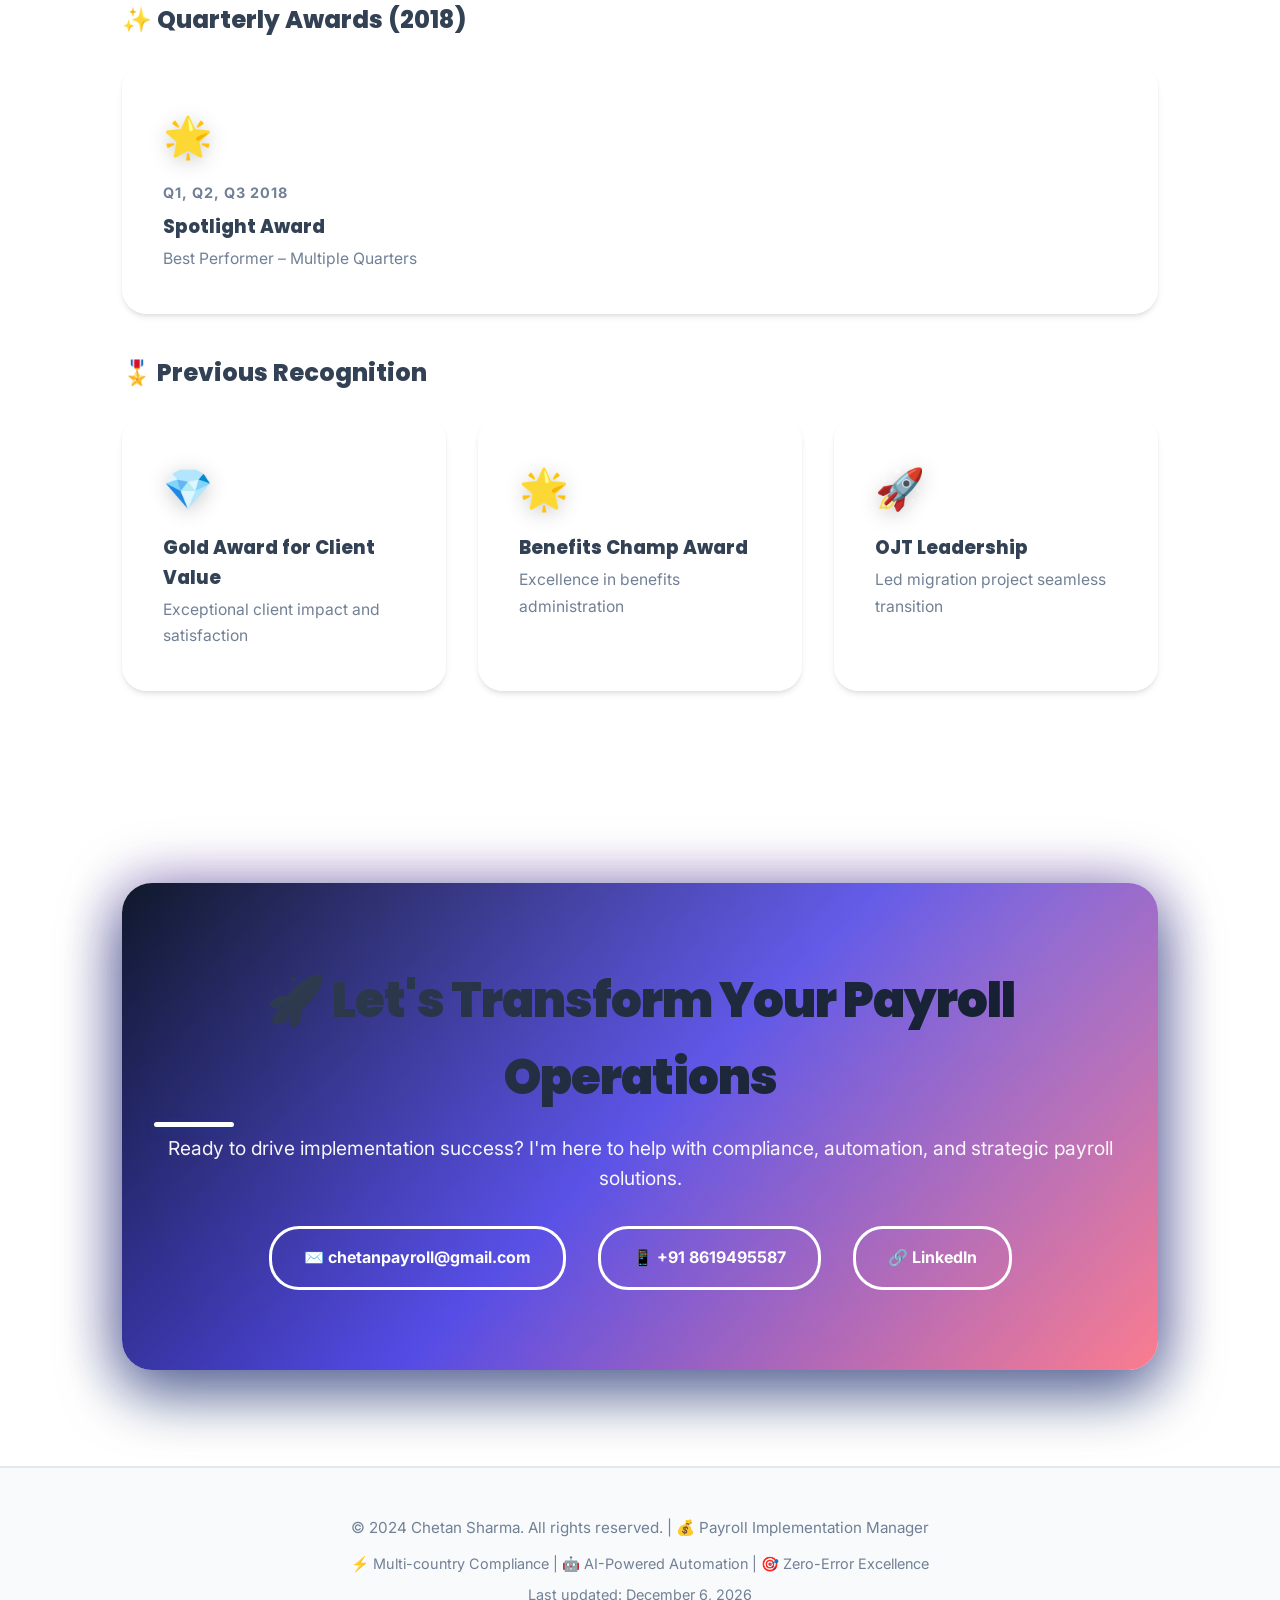
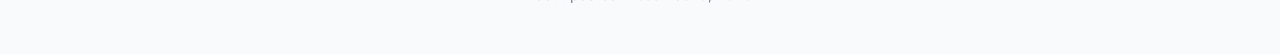
==== commit 2a0a1c98: "Revert navigation upgrades to original state" ====
--- a/index.html
+++ b/index.html
@@ -21,9 +21,7 @@
   <link rel="preconnect" href="https://fonts.gstatic.com" crossorigin>
   <link
     href="https://fonts.googleapis.com/css2?family=Inter:wght@300;400;500;600;700;800;900&family=Poppins:wght@600;700;800;900&display=swap"
-    href="https://fonts.googleapis.com/css2?family=Inter:wght@300;400;500;600;700;800;900&family=Poppins:wght@600;700;800;900&display=swap"
     rel="stylesheet">
-  <link href="https://cdn.jsdelivr.net/npm/remixicon@4.1.0/fonts/remixicon.css" rel="stylesheet" />
 
   <title>Chetan Sharma | Payroll Implementation Consultant | Global Multi-Country Payroll Specialist</title>
 
@@ -58,12 +56,12 @@
         <img src="logo.png" alt="GMP Payroll">
       </a>
       <ul class="nav-links" id="navLinks">
-        <li><a href="#experience"><i class="ri-bar-chart-box-line"></i> Experience</a></li>
-        <li><a href="#projects"><i class="ri-flashlight-line"></i> Projects</a></li>
-        <li><a href="#skills"><i class="ri-focus-2-line"></i> Skills</a></li>
-        <li><a href="#awards"><i class="ri-trophy-line"></i> Awards</a></li>
-        <li><a href="#blog"><i class="ri-book-open-line"></i> Articles</a></li>
-        <li><a href="#contact"><i class="ri-mail-send-line"></i> Contact</a></li>
+        <li><a href="#experience">📊 Experience</a></li>
+        <li><a href="#projects">⚡ Projects</a></li>
+        <li><a href="#skills">🎯 Skills</a></li>
+        <li><a href="#awards">🏆 Awards</a></li>
+        <li><a href="#blog">📖 Articles</a></li>
+        <li><a href="#contact">📧 Contact</a></li>
       </ul>
       <button class="hamburger-menu" id="hamburgerMenu" aria-label="Toggle navigation menu" aria-expanded="false">
         <span class="hamburger-line"></span>
@@ -741,9 +739,6 @@
     });
 
     const nav = document.querySelector('nav');
-    const sectionLinks = document.querySelectorAll('.nav-links a');
-    const sections = document.querySelectorAll('section[id]');
-
     window.addEventListener('scroll', () => {
       if (window.pageYOffset > 50) {
         nav.classList.add('scrolled');
@@ -751,30 +746,6 @@
         nav.classList.remove('scrolled');
       }
     }, { passive: true });
-
-    const observerOptions = {
-      root: null,
-      rootMargin: '-100px 0px -40% 0px',
-      threshold: 0.1
-    };
-
-    const observer = new IntersectionObserver((entries) => {
-      entries.forEach(entry => {
-        if (entry.isIntersecting) {
-          const id = entry.target.getAttribute('id');
-          sectionLinks.forEach(link => {
-            link.classList.remove('active');
-            if (link.getAttribute('href') === `#${id}`) {
-              link.classList.add('active');
-            }
-          });
-        }
-      });
-    }, observerOptions);
-
-    sections.forEach(section => {
-      observer.observe(section);
-    });
 
 
 
--- a/styles-enterprise.css
+++ b/styles-enterprise.css
@@ -436,66 +436,39 @@
     }
 
     .nav-links a {
-      color: var(--text-muted);
+      color: var(--text);
       text-decoration: none;
-      font-family: 'Inter', sans-serif;
-      font-weight: 500;
+      font-weight: 600;
       position: relative;
       transition: all 0.3s cubic-bezier(0.4, 0, 0.2, 1);
-      font-size: 0.88rem;
-      letter-spacing: -0.01em;
-      padding: 0.5rem 1rem;
-      background: transparent;
+      font-size: 0.9rem;
+      padding: 0.6rem 1rem;
+      background: rgba(255, 255, 255, 0.8);
       border: 1px solid transparent;
-      border-radius: 9999px;
+      border-radius: 50px;
       white-space: nowrap;
       display: flex;
       align-items: center;
       gap: 0.5rem;
-    }
-
-    .nav-links a i {
-      font-size: 1.1em;
-      transition: transform 0.3s cubic-bezier(0.34, 1.56, 0.64, 1);
-      color: var(--text-muted);
-      opacity: 0.8;
-    }
+      box-shadow: 0 2px 4px rgba(0, 0, 0, 0.02);
+    }
+
+
 
     .nav-links a:hover {
-      background: rgba(13, 71, 161, 0.04);
+      background: var(--bg-secondary);
       color: var(--primary);
-      transform: translateY(-1px);
-      border-color: rgba(13, 71, 161, 0.08);
-      /* Subtle border on hover */
-    }
-
-    .nav-links a:hover i {
       transform: translateY(-2px);
-      color: var(--primary);
-      opacity: 1;
-    }
-
-    .nav-links a:active,
-    .nav-links a.active {
-      background: rgba(13, 71, 161, 0.08);
-      color: var(--primary);
-      font-weight: 600;
-      box-shadow: 0 2px 12px rgba(13, 71, 161, 0.08);
-      border-color: rgba(13, 71, 161, 0.15);
-      transform: translateY(0);
-    }
-
-    .nav-links a.active i {
-      color: var(--primary);
-      opacity: 1;
-    }
-
-
-
-    .nav-links a:focus-visible {
-      outline: 2px solid var(--primary);
-      outline-offset: 2px;
-      background: rgba(13, 71, 161, 0.02);
+      box-shadow: 0 4px 12px rgba(13, 71, 161, 0.15);
+      border-color: rgba(13, 71, 161, 0.2);
+    }
+
+    .nav-links a:focus {
+      outline: 3px solid var(--primary);
+      outline-offset: 4px;
+      border-radius: 4px;
+      background: rgba(var(--primary), 0.05);
+      /* Visual feedback for focus */
     }
 
 
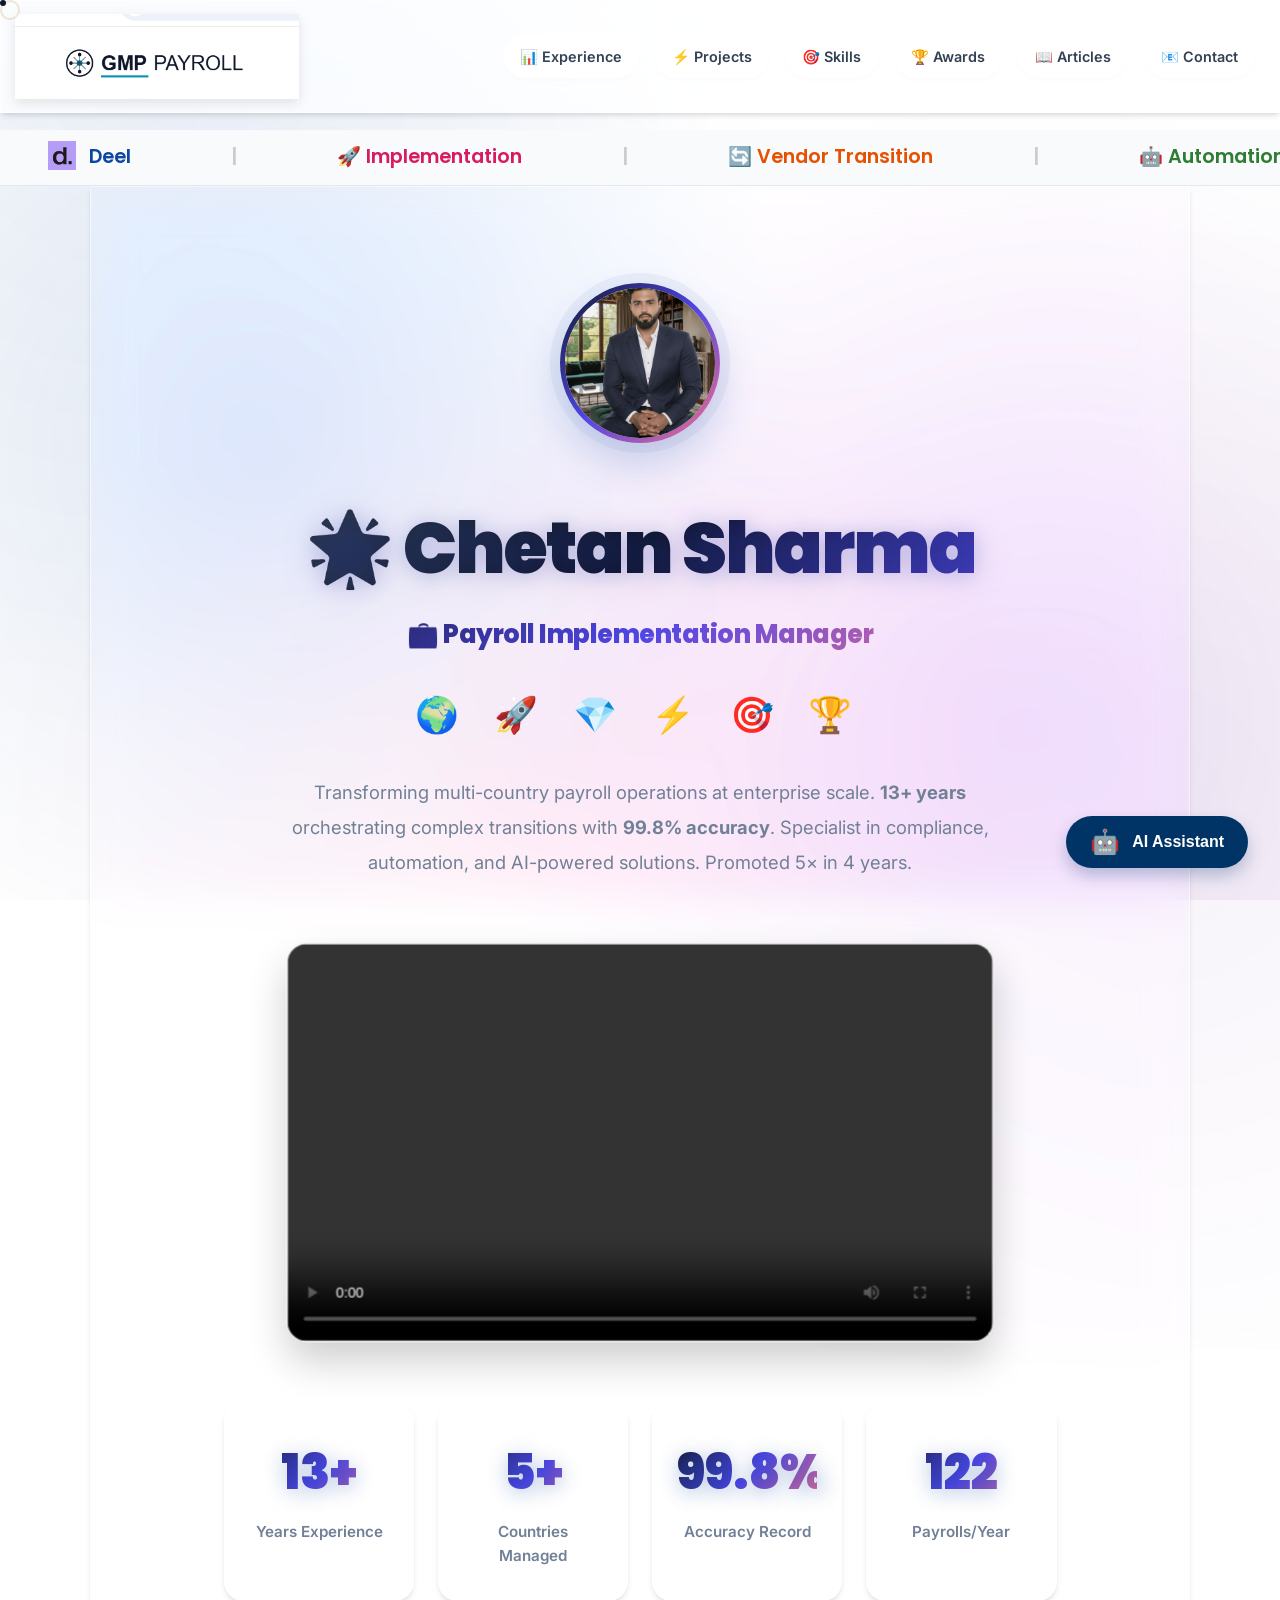
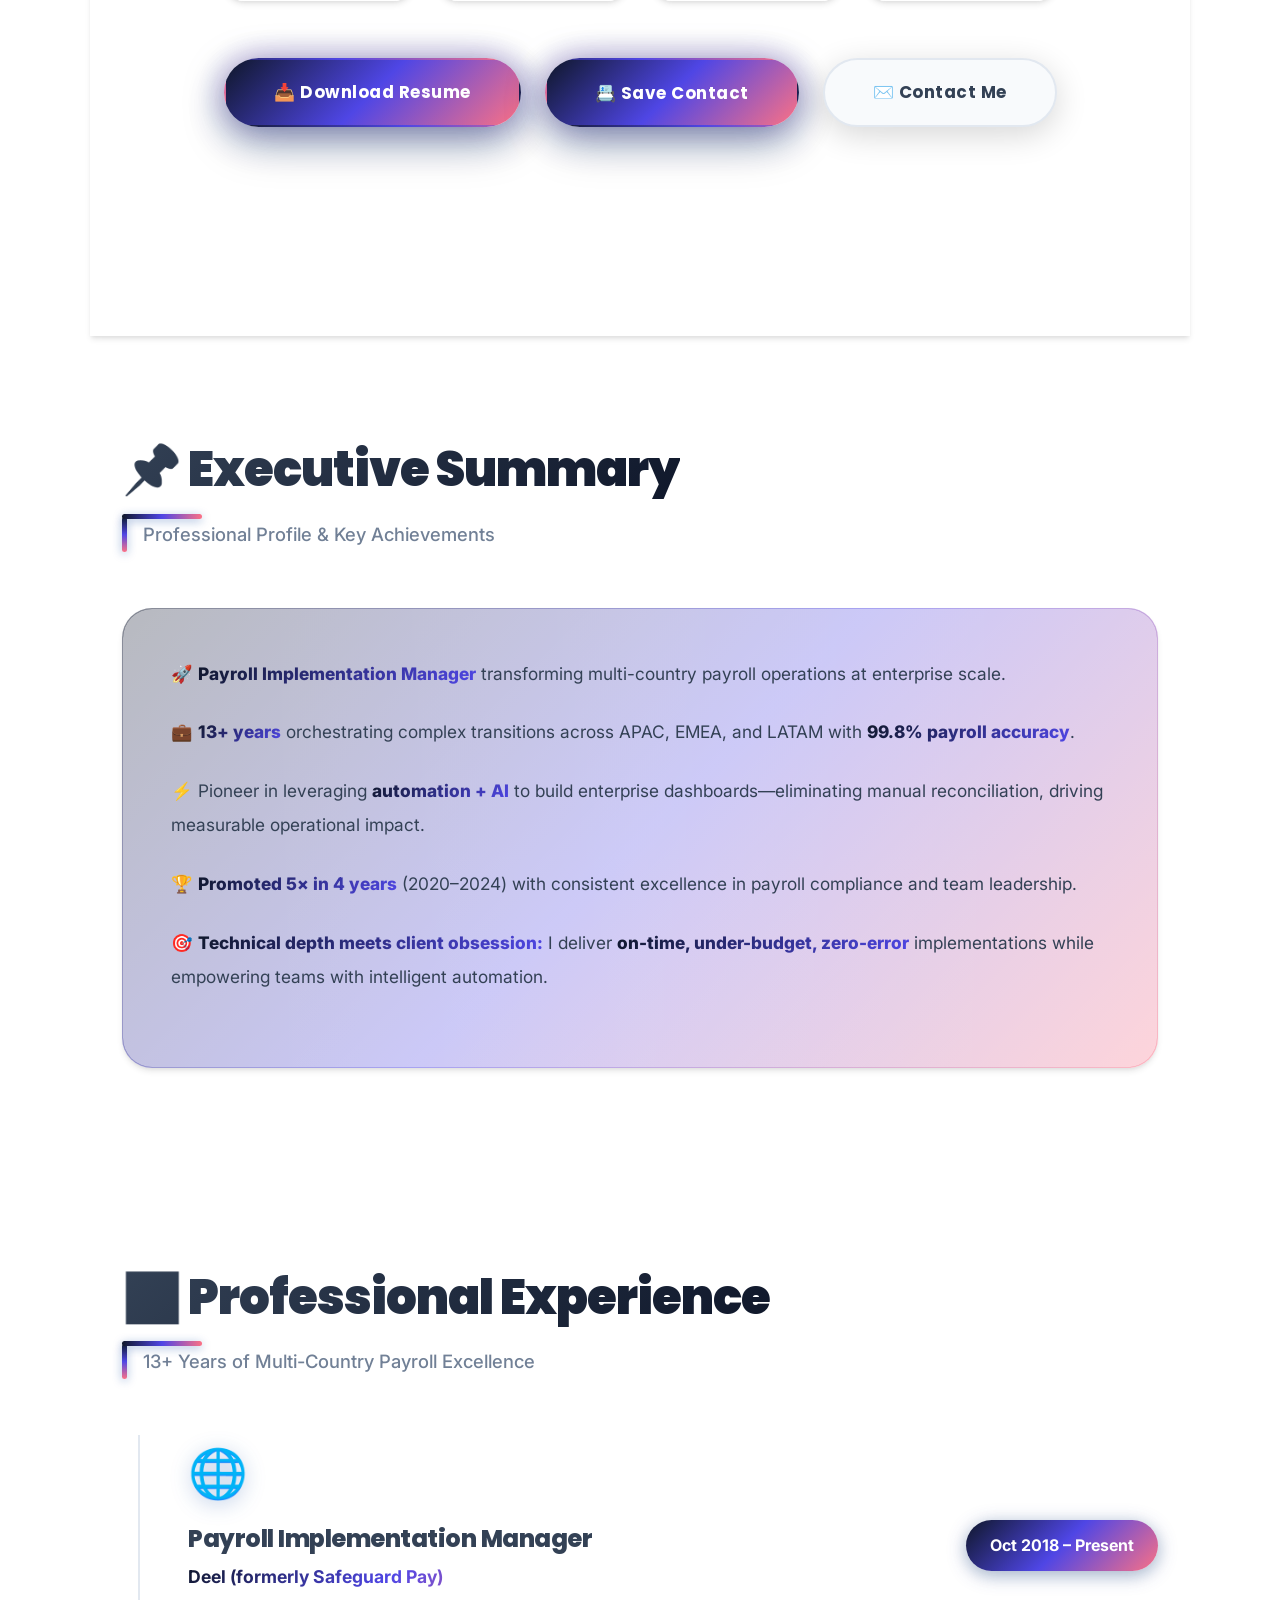
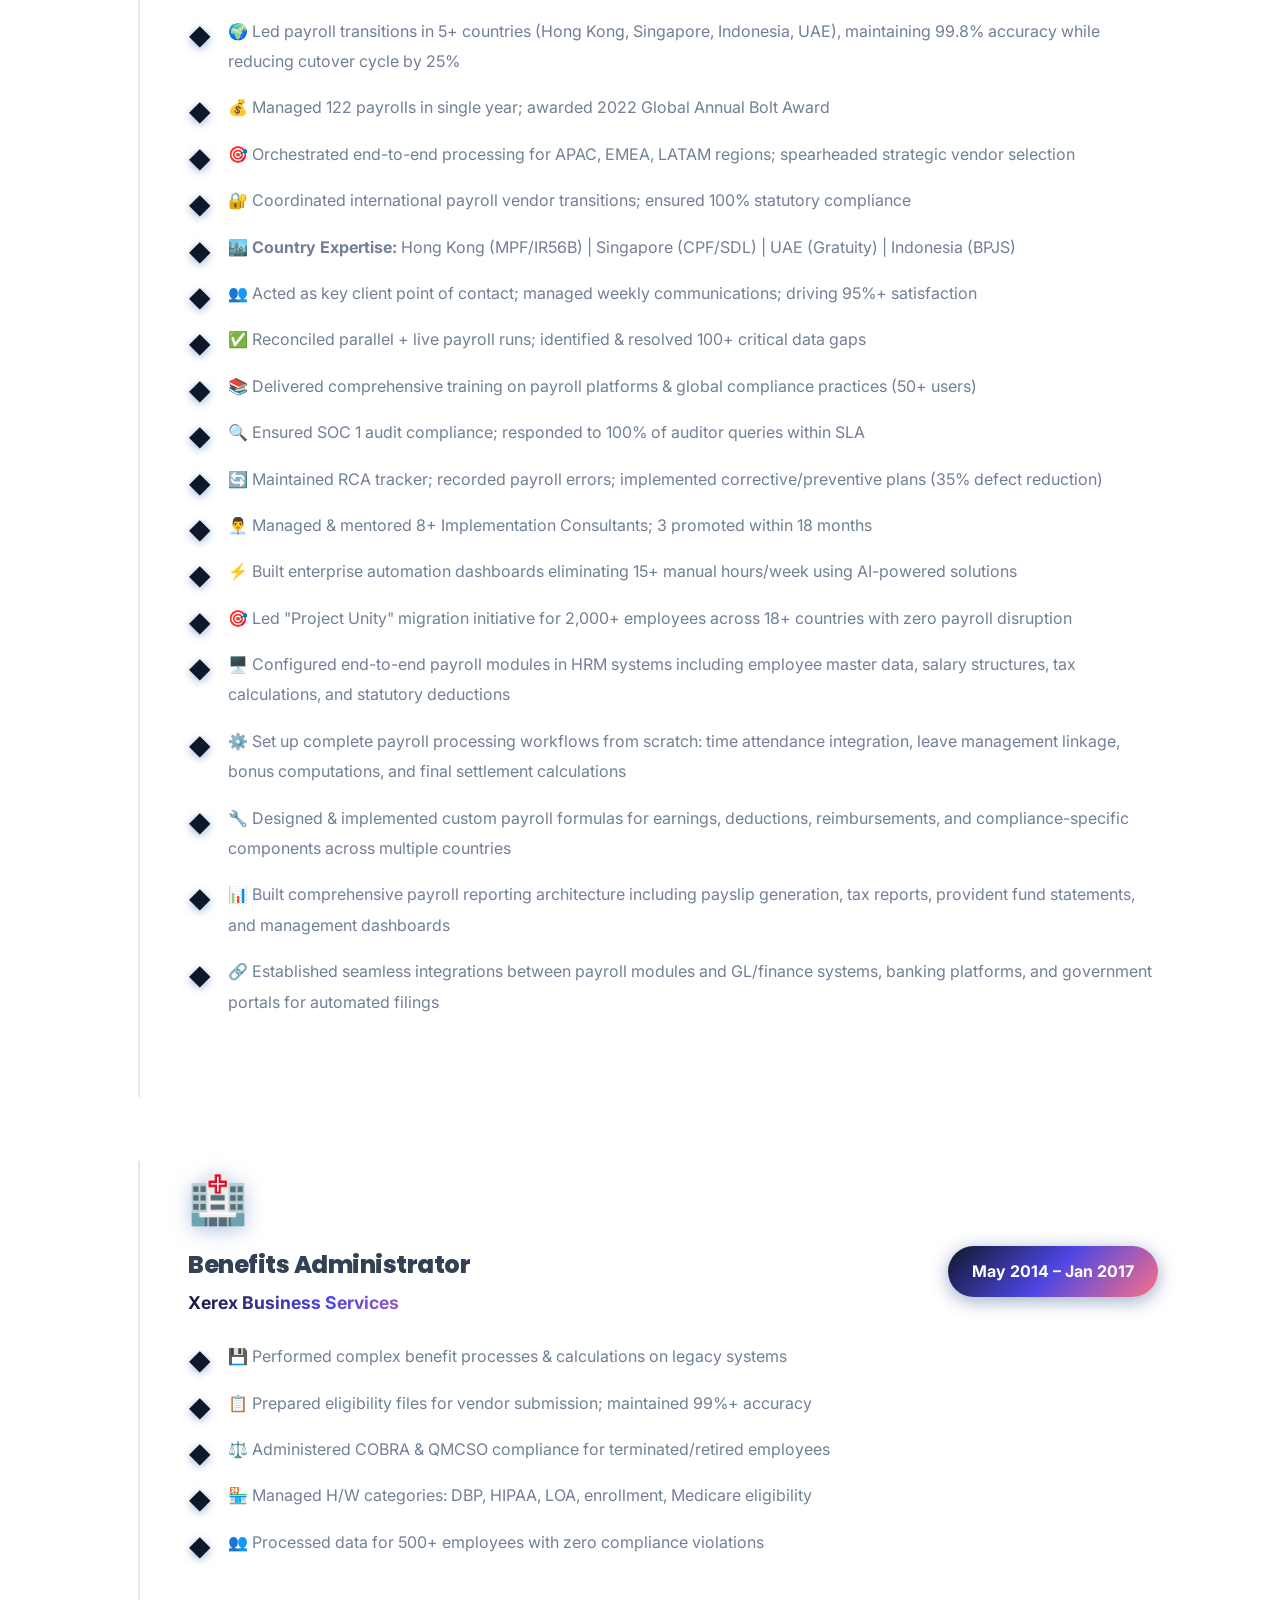
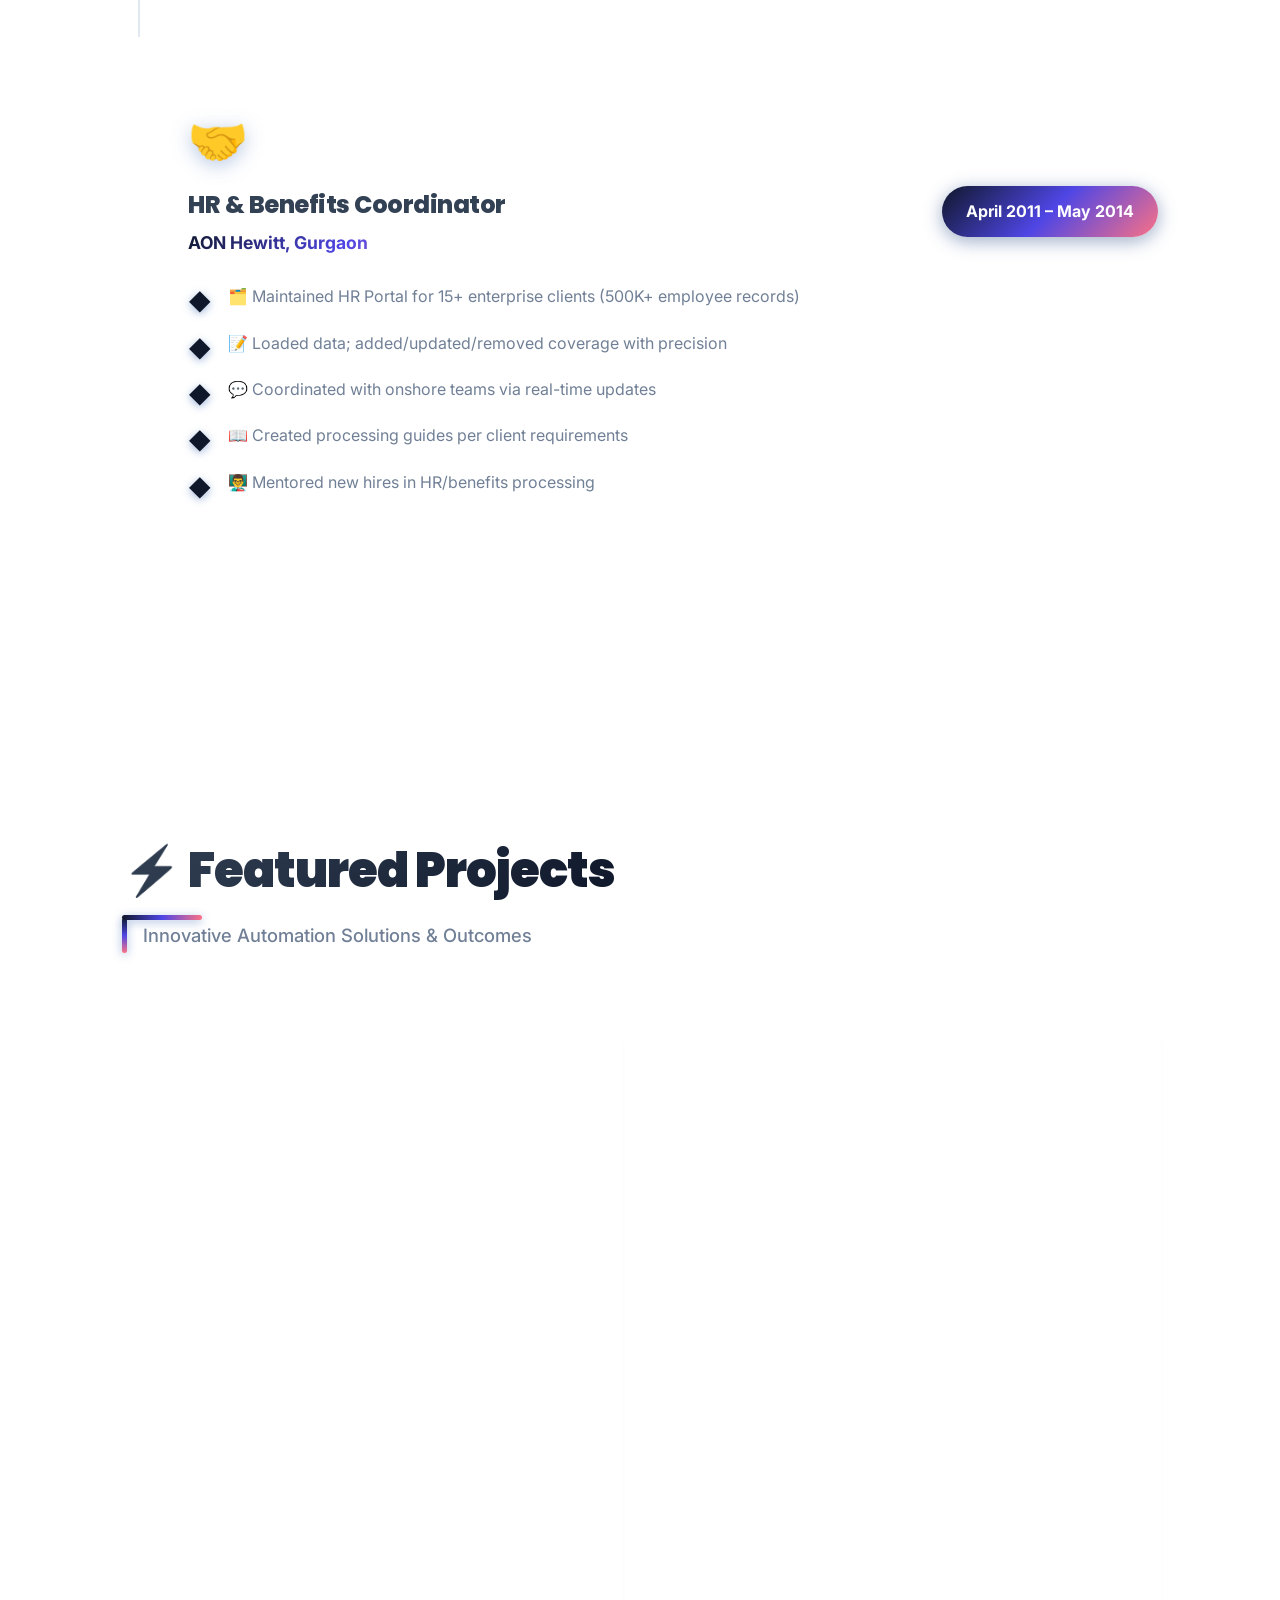
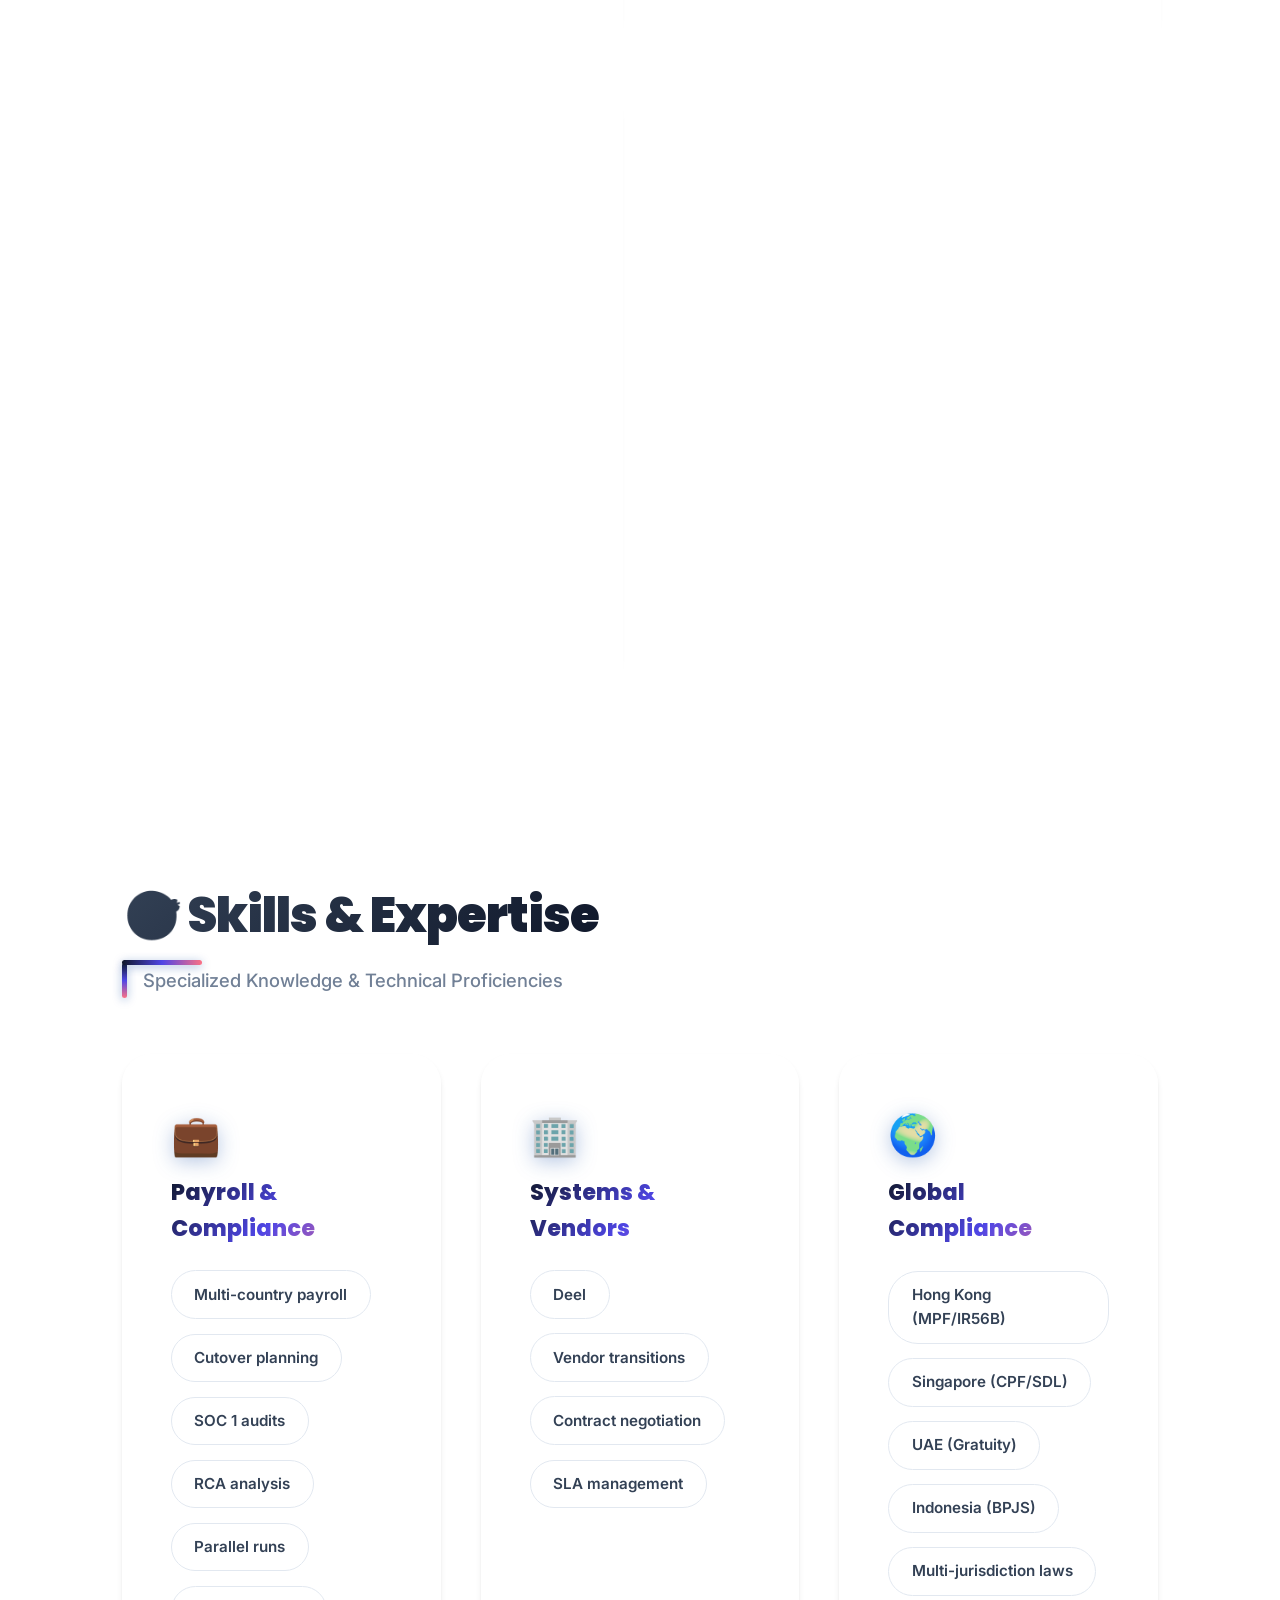
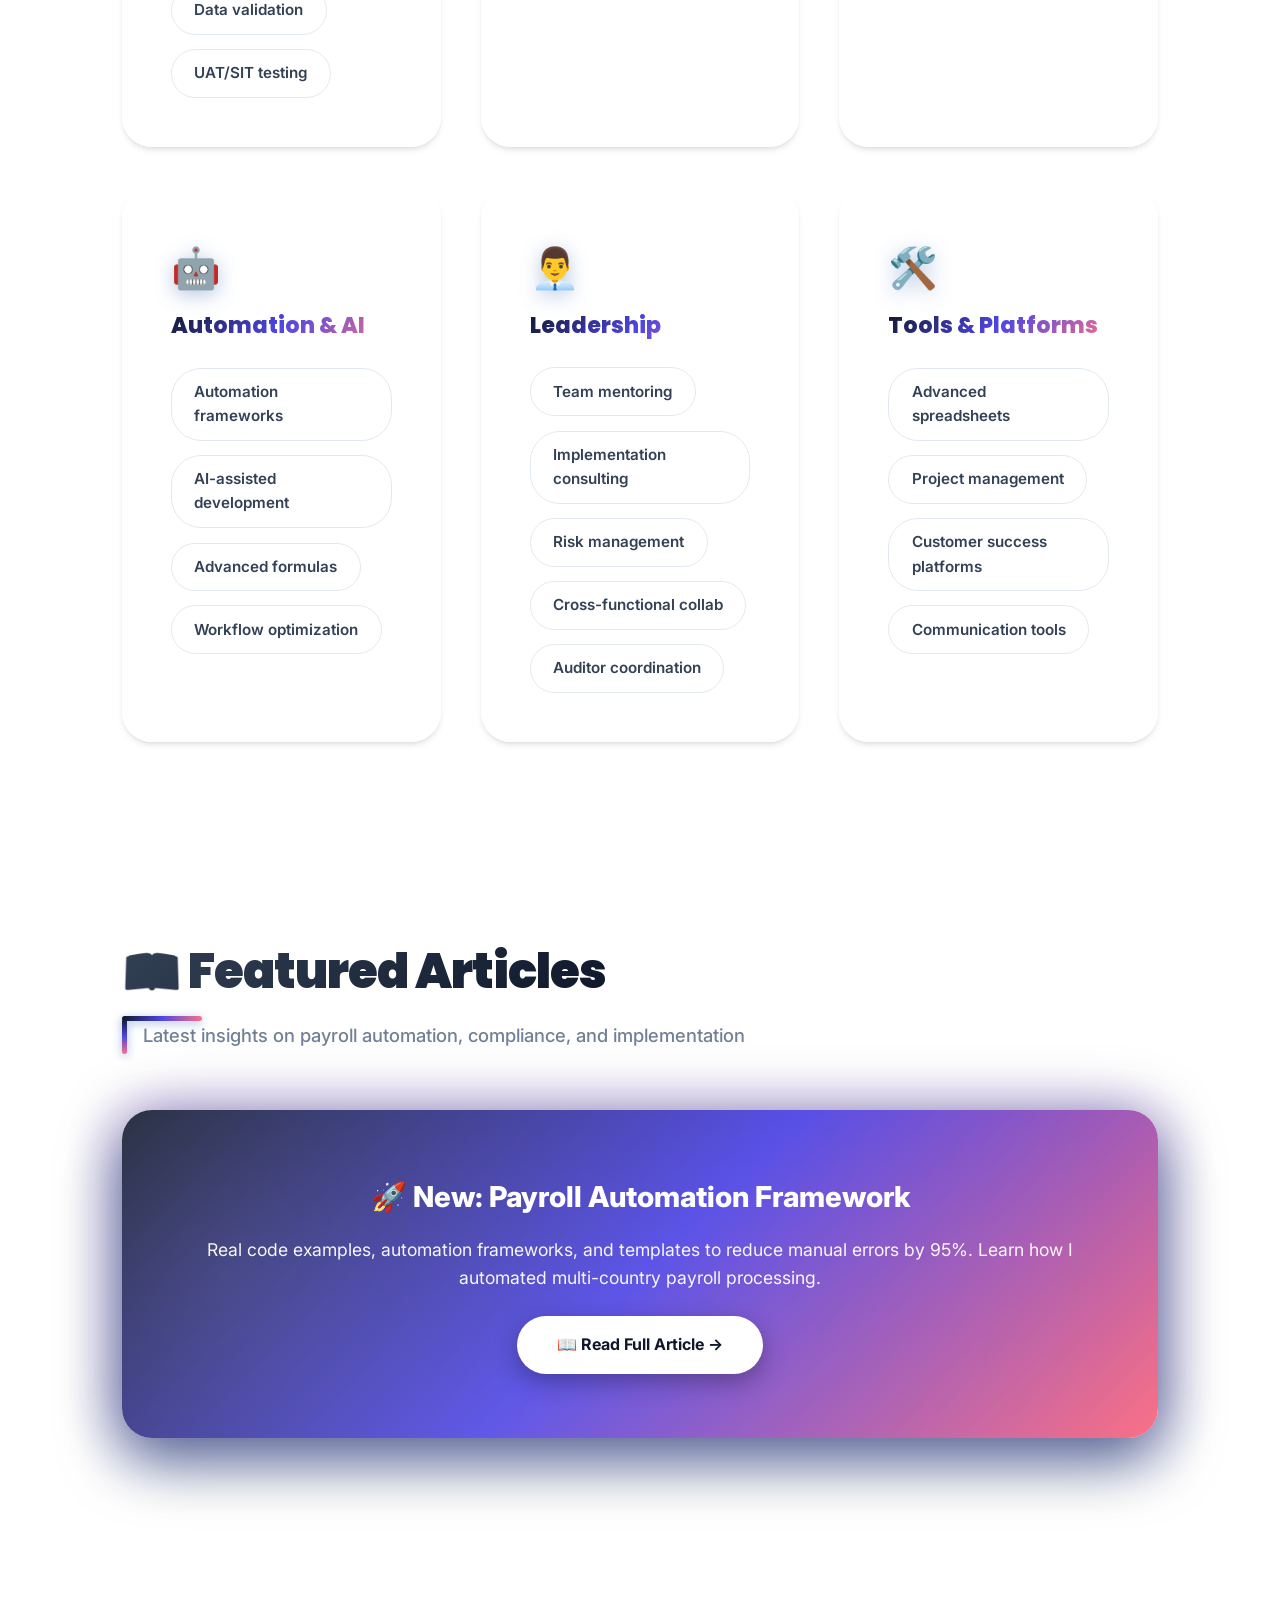
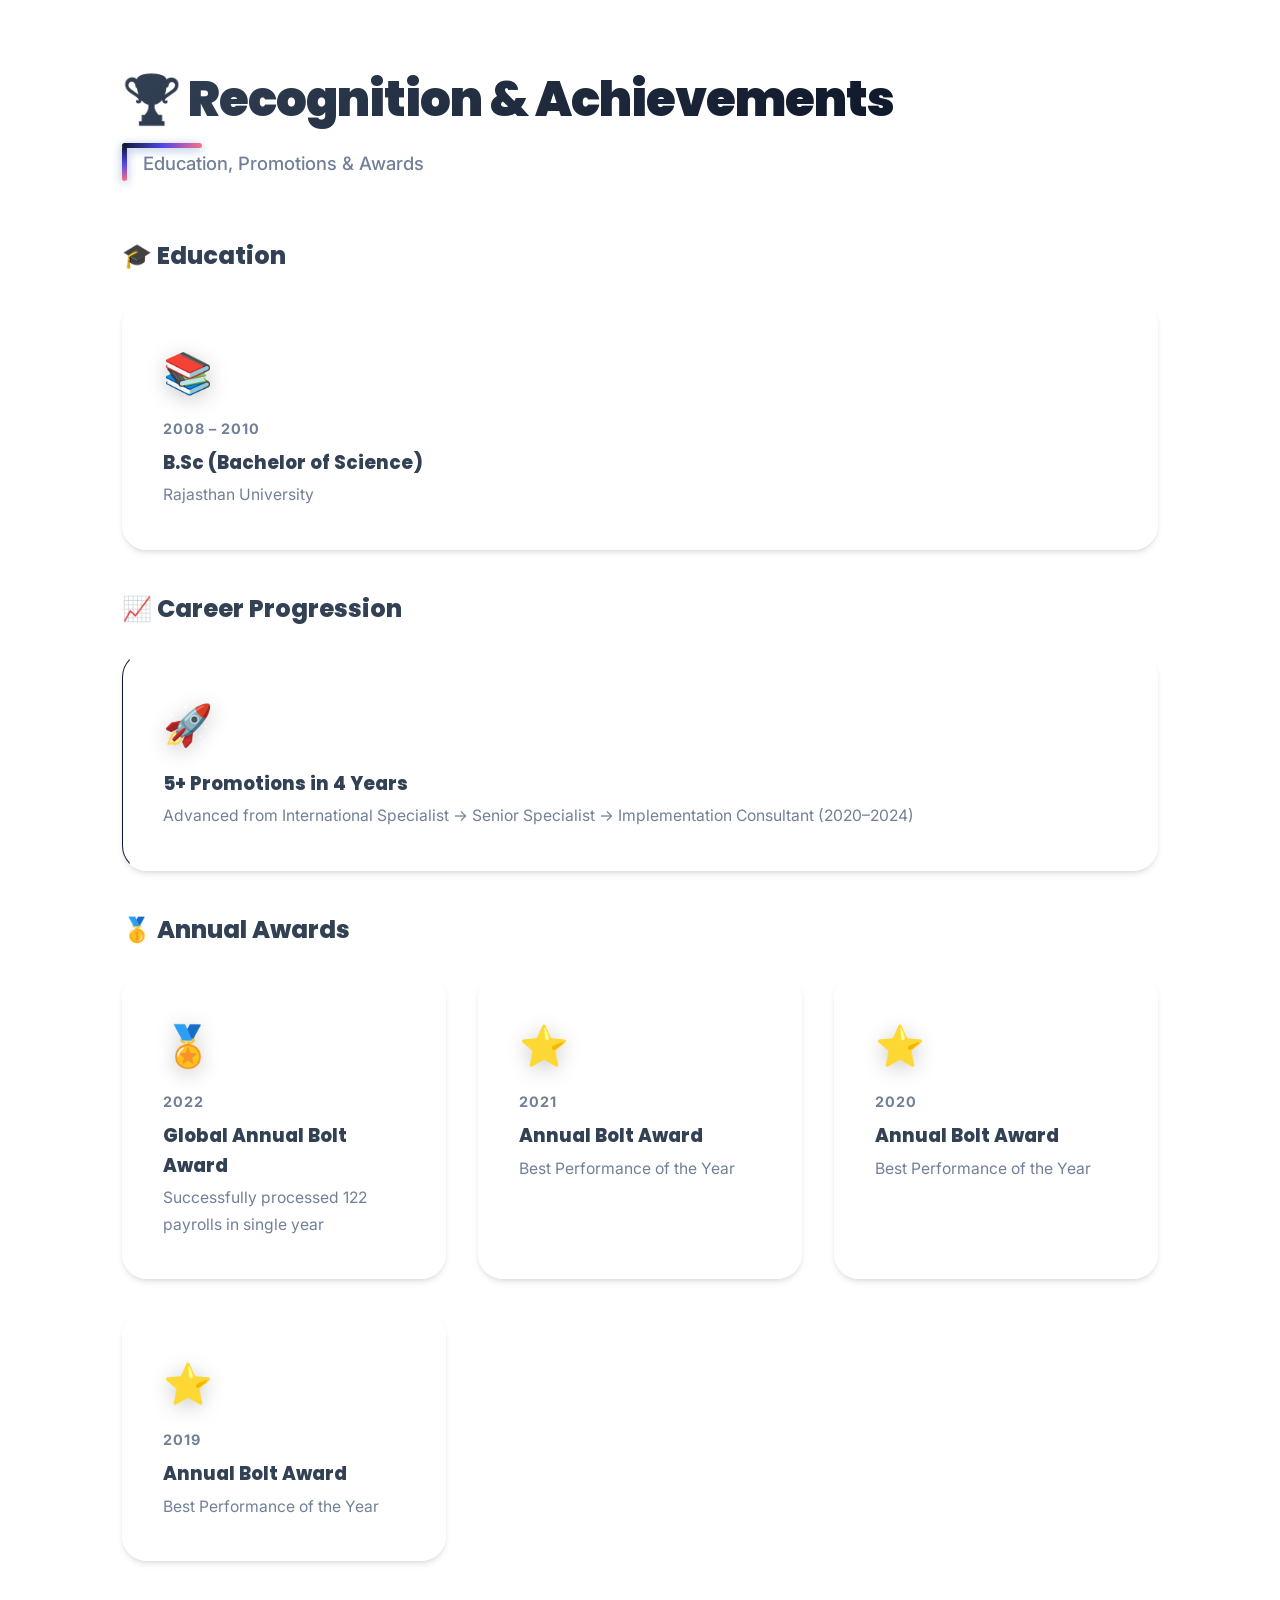
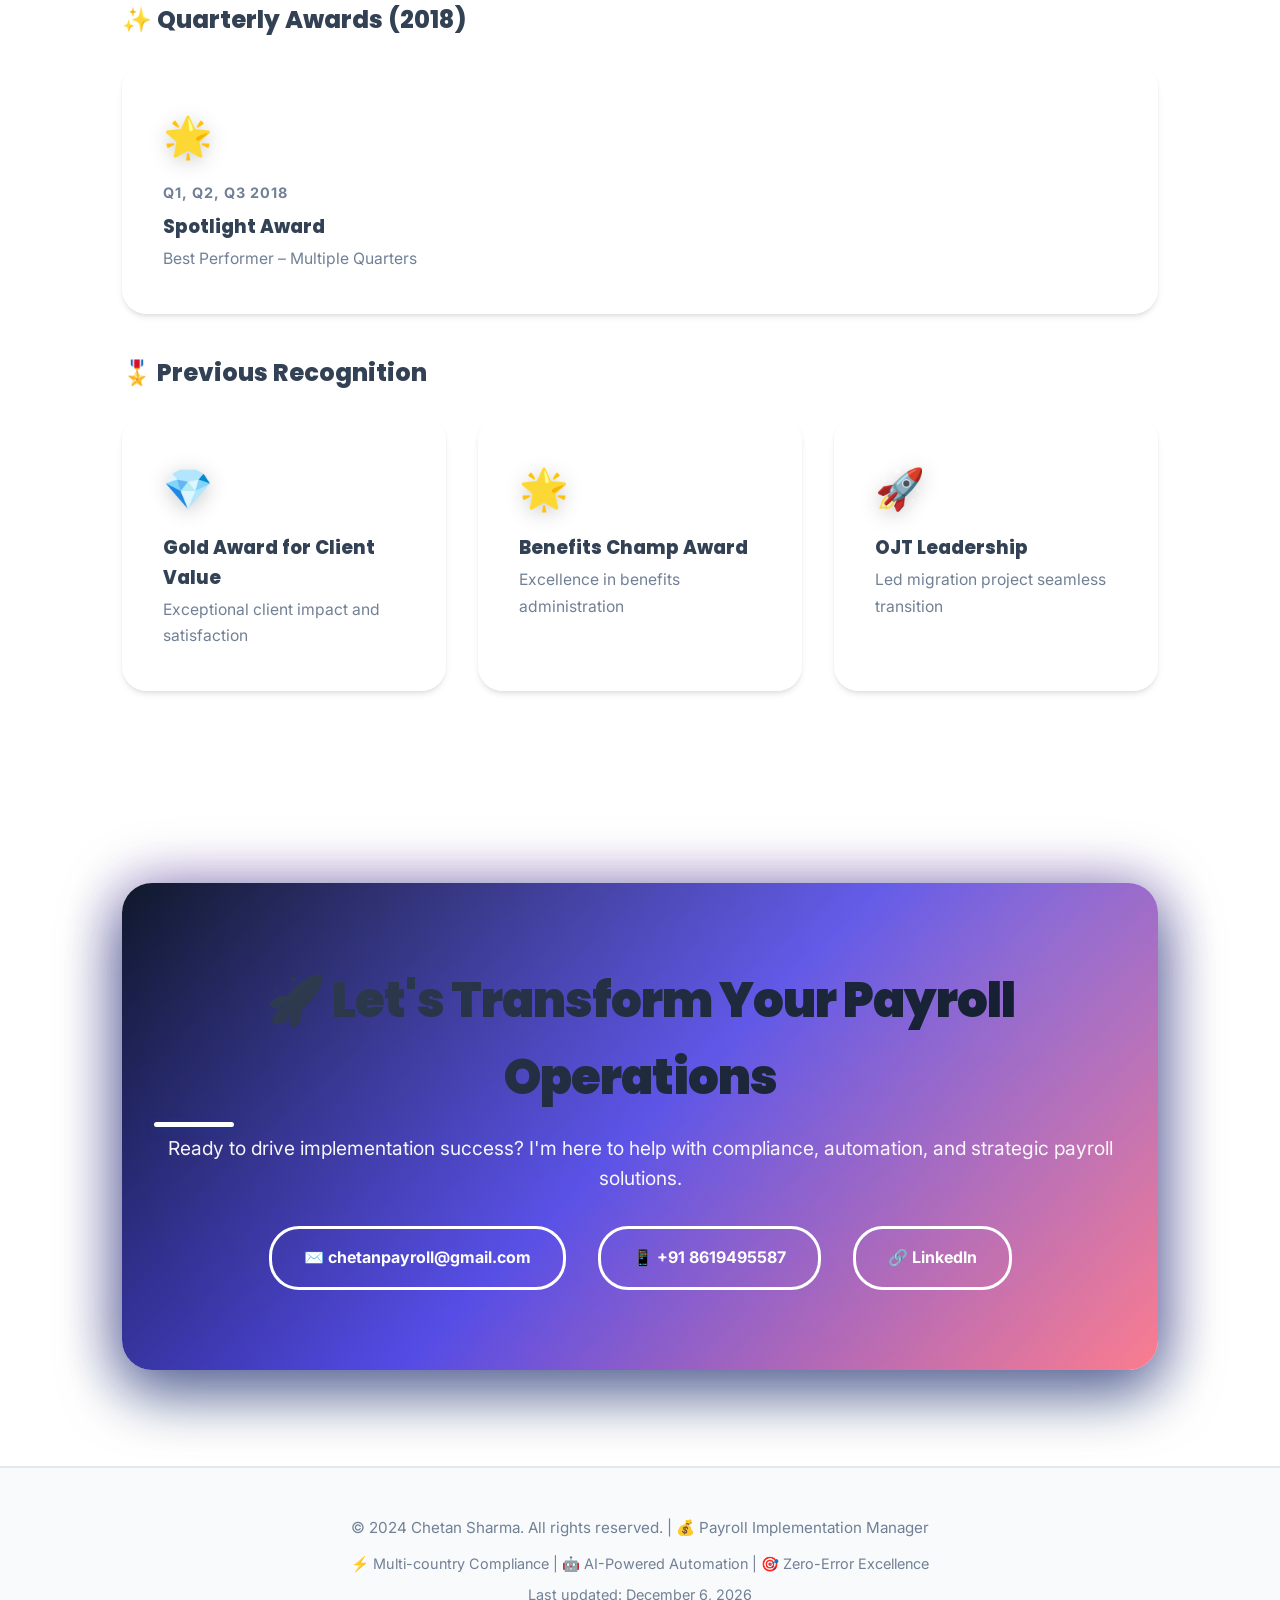
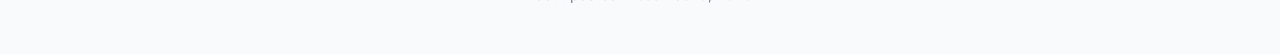
==== commit cbcf49b7: "Fix: Comment out duplicate OG tags to resolve LinkedIn preview issue" ====
--- a/index.html
+++ b/index.html
@@ -10,13 +10,15 @@
   <meta name="author" content="Chetan Sharma">
   <meta name="theme-color" content="#0d47a1">
 
+  <!-- Old OG Tags commented out to fix conflict
   <meta property="og:type" content="website">
   <meta property="og:url" content="https://www.gmppayroll.com">
   <meta property="og:title" content="Chetan Sharma | Payroll Implementation Manager">
   <meta property="og:description" content="Global payroll consultant with 13+ years leading multi-country transitions.">
   <meta property="og:image" content="https://www.gmppayroll.com/og-image.png">
-
-  <link rel="canonical" href="https://www.gmppayroll.com">
+  -->
+
+  <!-- <link rel="canonical" href="https://www.gmppayroll.com"> -->
   <link rel="preconnect" href="https://fonts.googleapis.com">
   <link rel="preconnect" href="https://fonts.gstatic.com" crossorigin>
   <link
@@ -34,6 +36,39 @@
     gtag('js', new Date());
     gtag('config', 'G-E97FH17B0S');
   </script>
+
+  <!-- ========== LINKEDIN & SOCIAL MEDIA OPEN GRAPH TAGS ========== -->
+  <!-- Added for social media link preview functionality -->
+  <!-- Do not remove or modify - Required for LinkedIn sharing -->
+
+  <!-- Primary Open Graph Tags -->
+  <meta property="og:type" content="website">
+  <meta property="og:url" content="https://www.gmppayroll.com/">
+  <meta property="og:title" content="Global Payroll Transformation & Leadership | GMP Payroll">
+  <meta property="og:description"
+    content="Expertise in Compliance, Strategy, and Technology. 13+ years managing multi-country payroll implementations across 25+ countries with 99.8% accuracy.">
+  <meta property="og:image" content="https://www.gmppayroll.com/images/linkedin-og-preview.png">
+  <meta property="og:image:type" content="image/png">
+  <meta property="og:image:width" content="1200">
+  <meta property="og:image:height" content="630">
+  <meta property="og:image:alt" content="GMP Payroll - Global Payroll Transformation and Leadership">
+  <meta property="og:site_name" content="GMP Payroll">
+  <meta property="og:locale" content="en_US">
+
+  <!-- Twitter Card Tags (Also used by LinkedIn as fallback) -->
+  <meta name="twitter:card" content="summary_large_image">
+  <meta name="twitter:title" content="Global Payroll Transformation & Leadership | GMP Payroll">
+  <meta name="twitter:description"
+    content="Expertise in Compliance, Strategy, and Technology. View portfolio at www.gmppayroll.com">
+  <meta name="twitter:image" content="https://www.gmppayroll.com/images/linkedin-og-preview.png">
+  <meta name="twitter:image:alt" content="GMP Payroll - Global Payroll Transformation and Leadership">
+
+  <!-- Additional SEO Enhancement Tags -->
+  <meta name="author" content="Chetan Sharma">
+  <meta name="robots" content="index, follow">
+  <link rel="canonical" href="https://www.gmppayroll.com/">
+
+  <!-- ========== END SOCIAL MEDIA TAGS ========== -->
 
 </head>
 
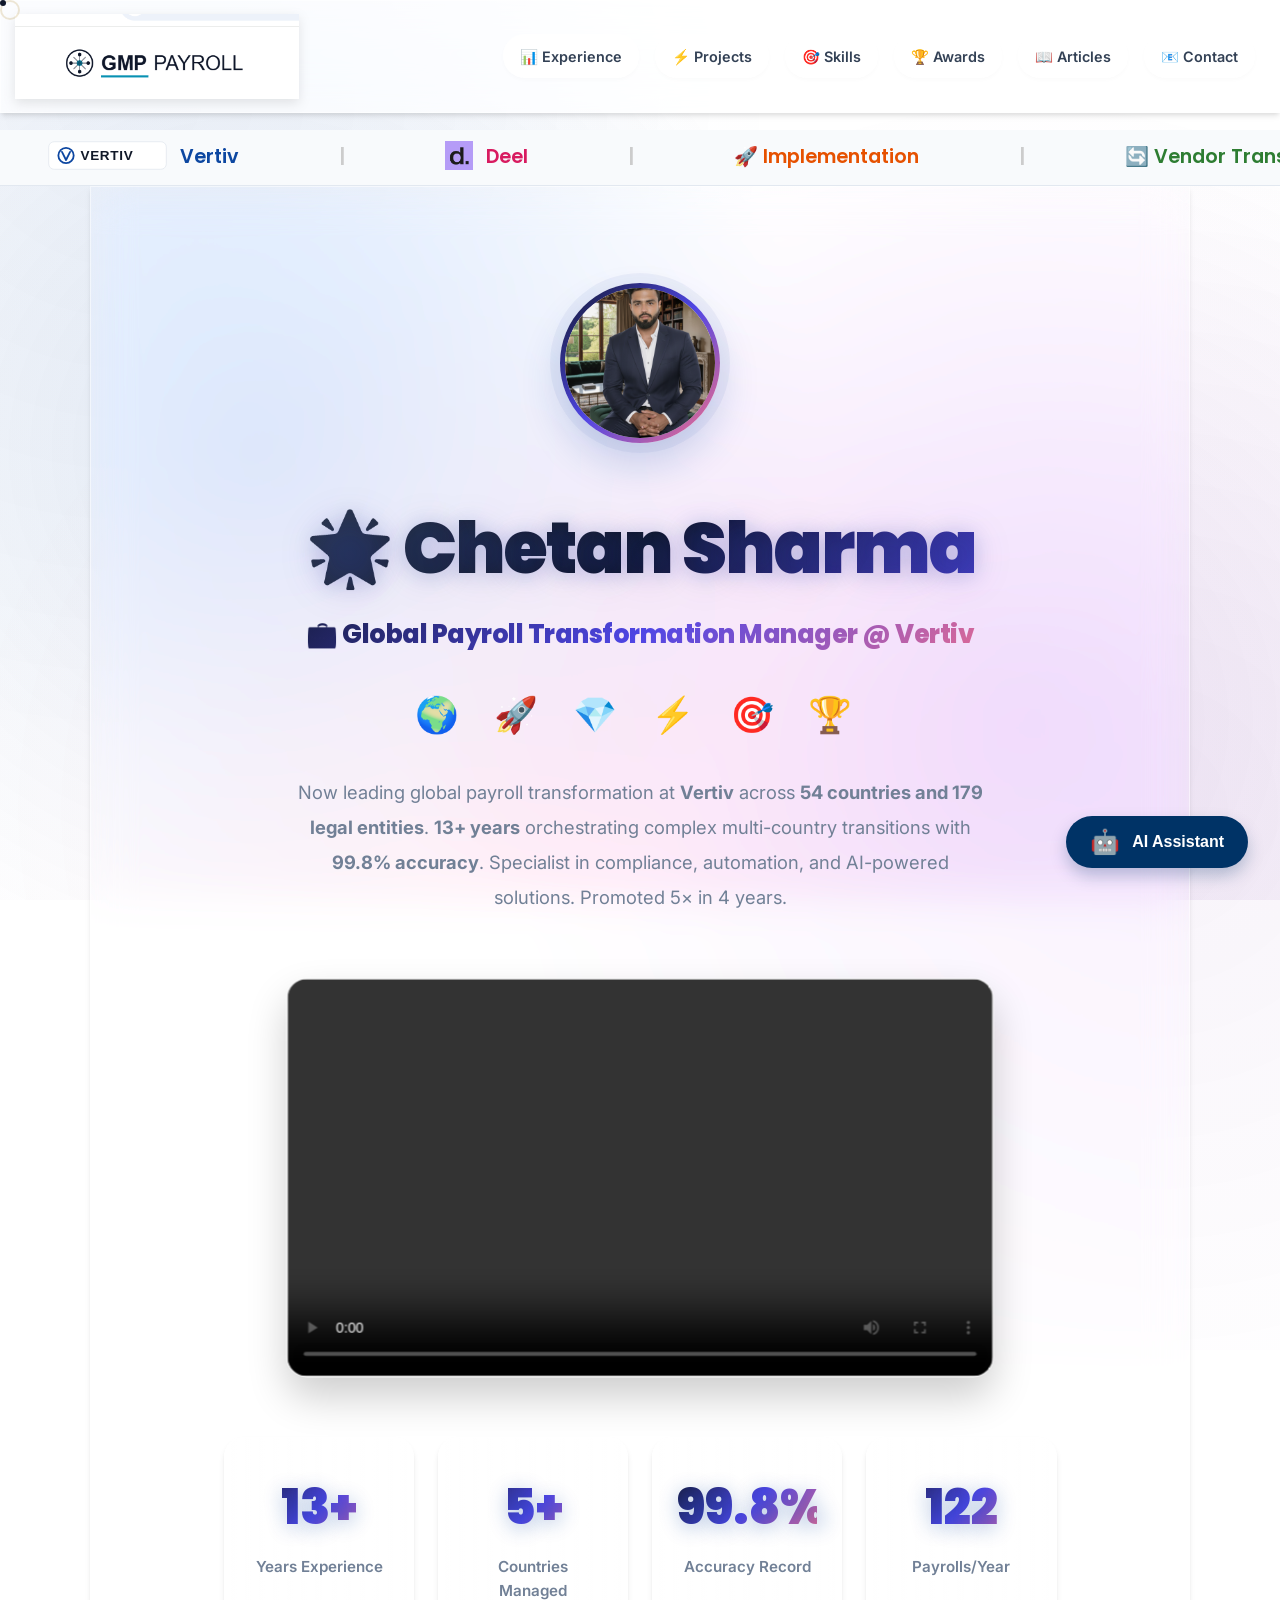
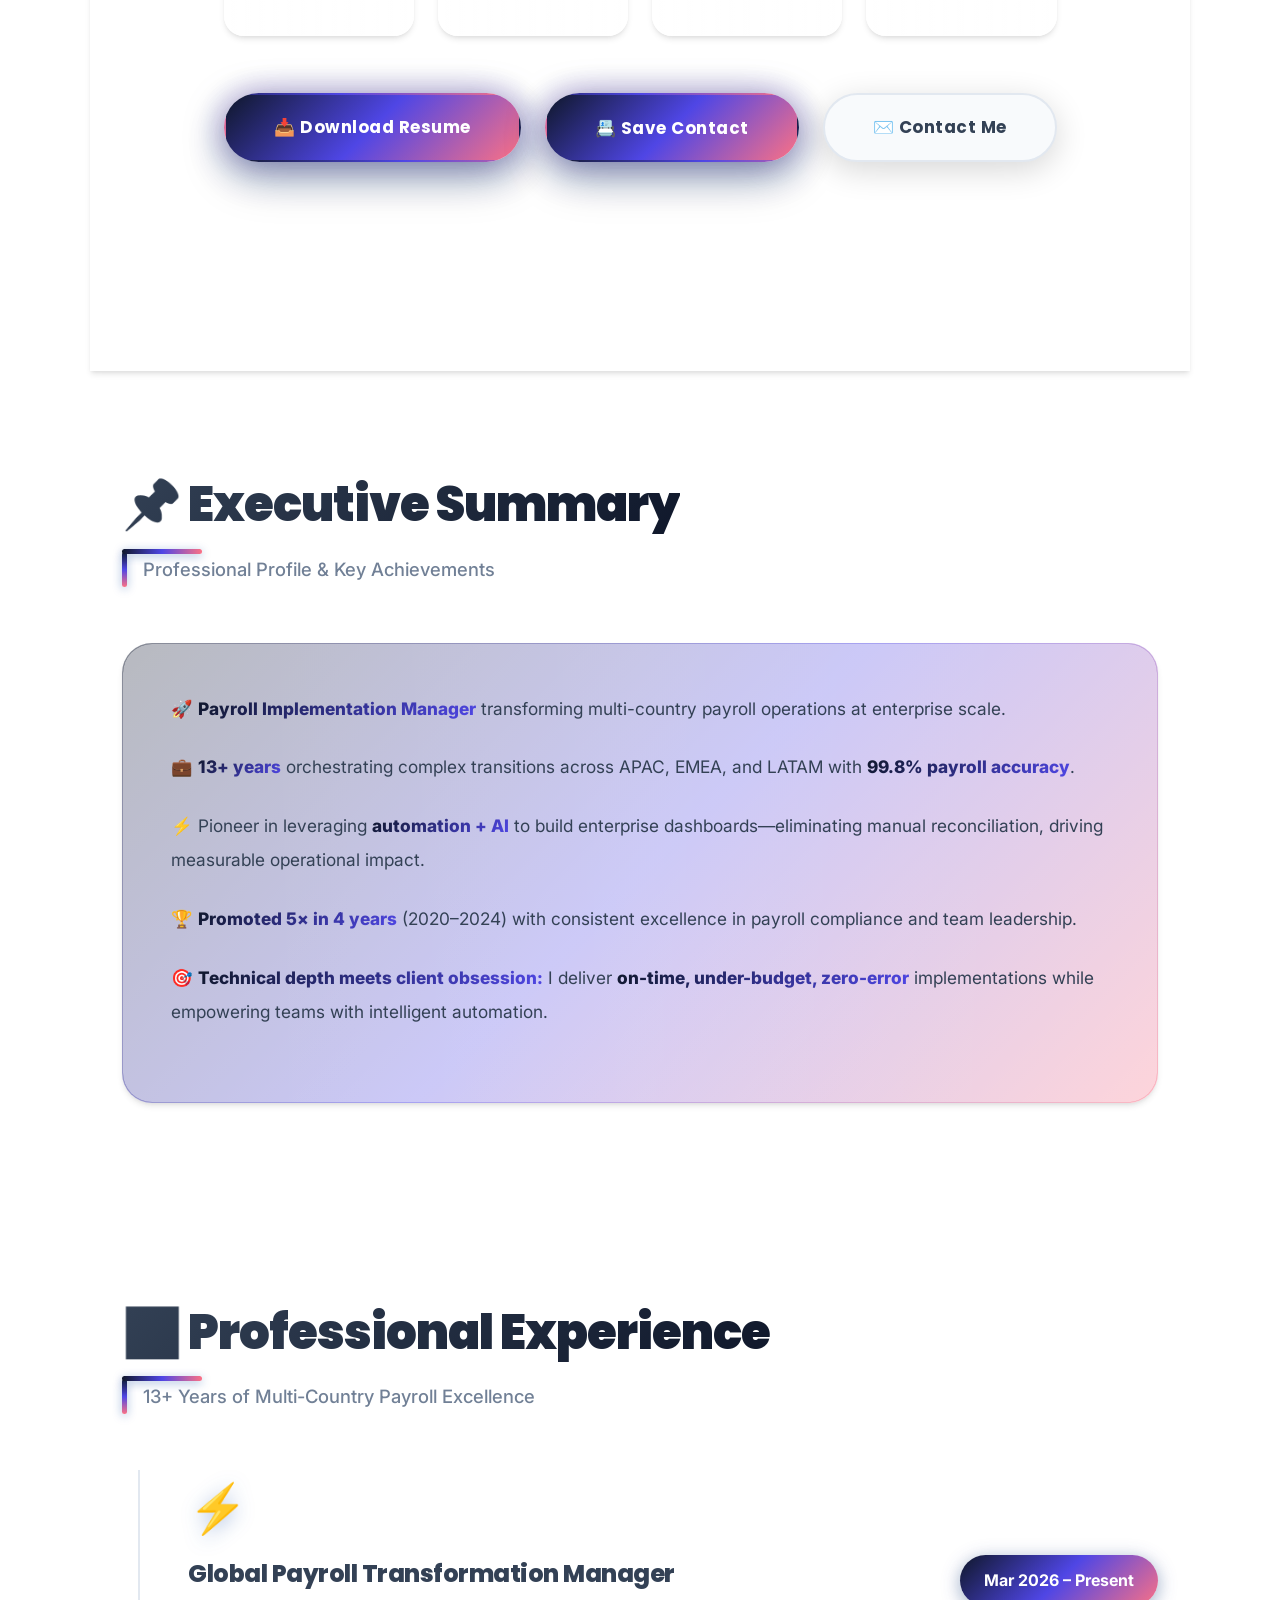
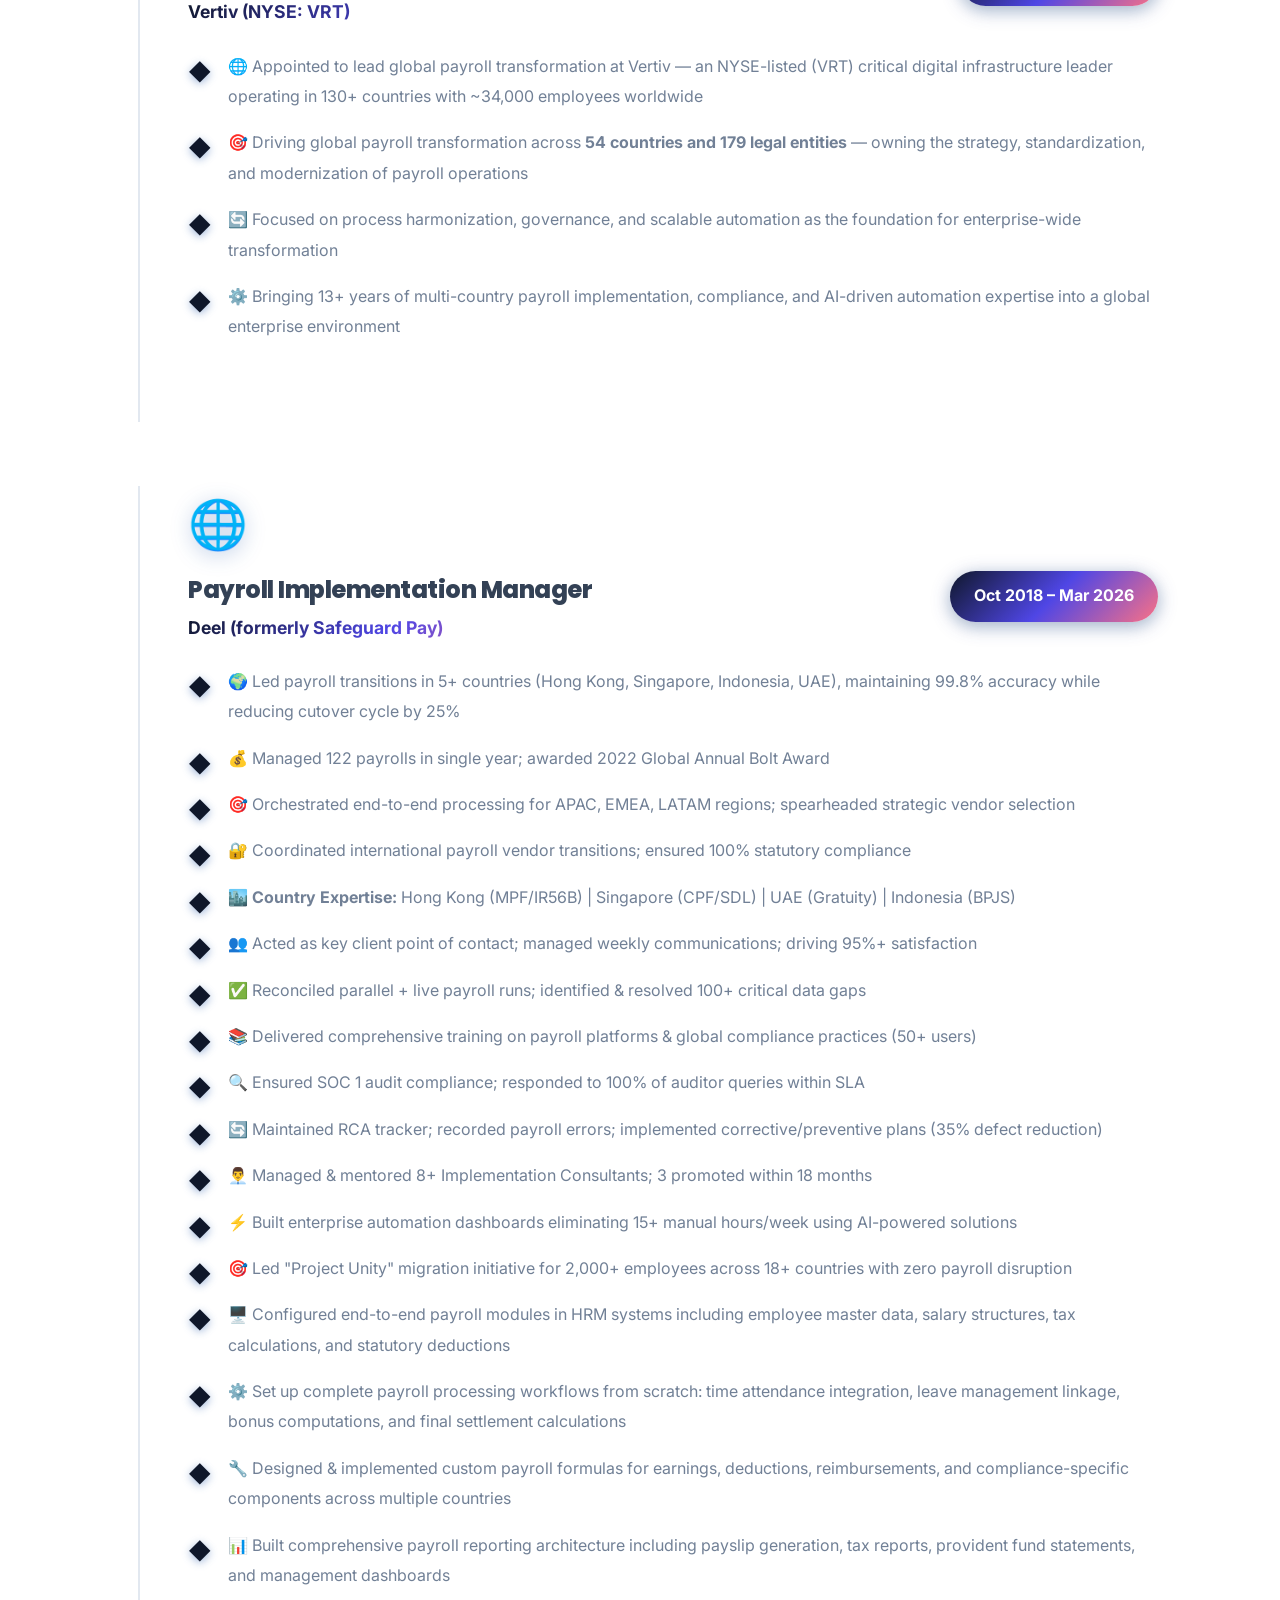
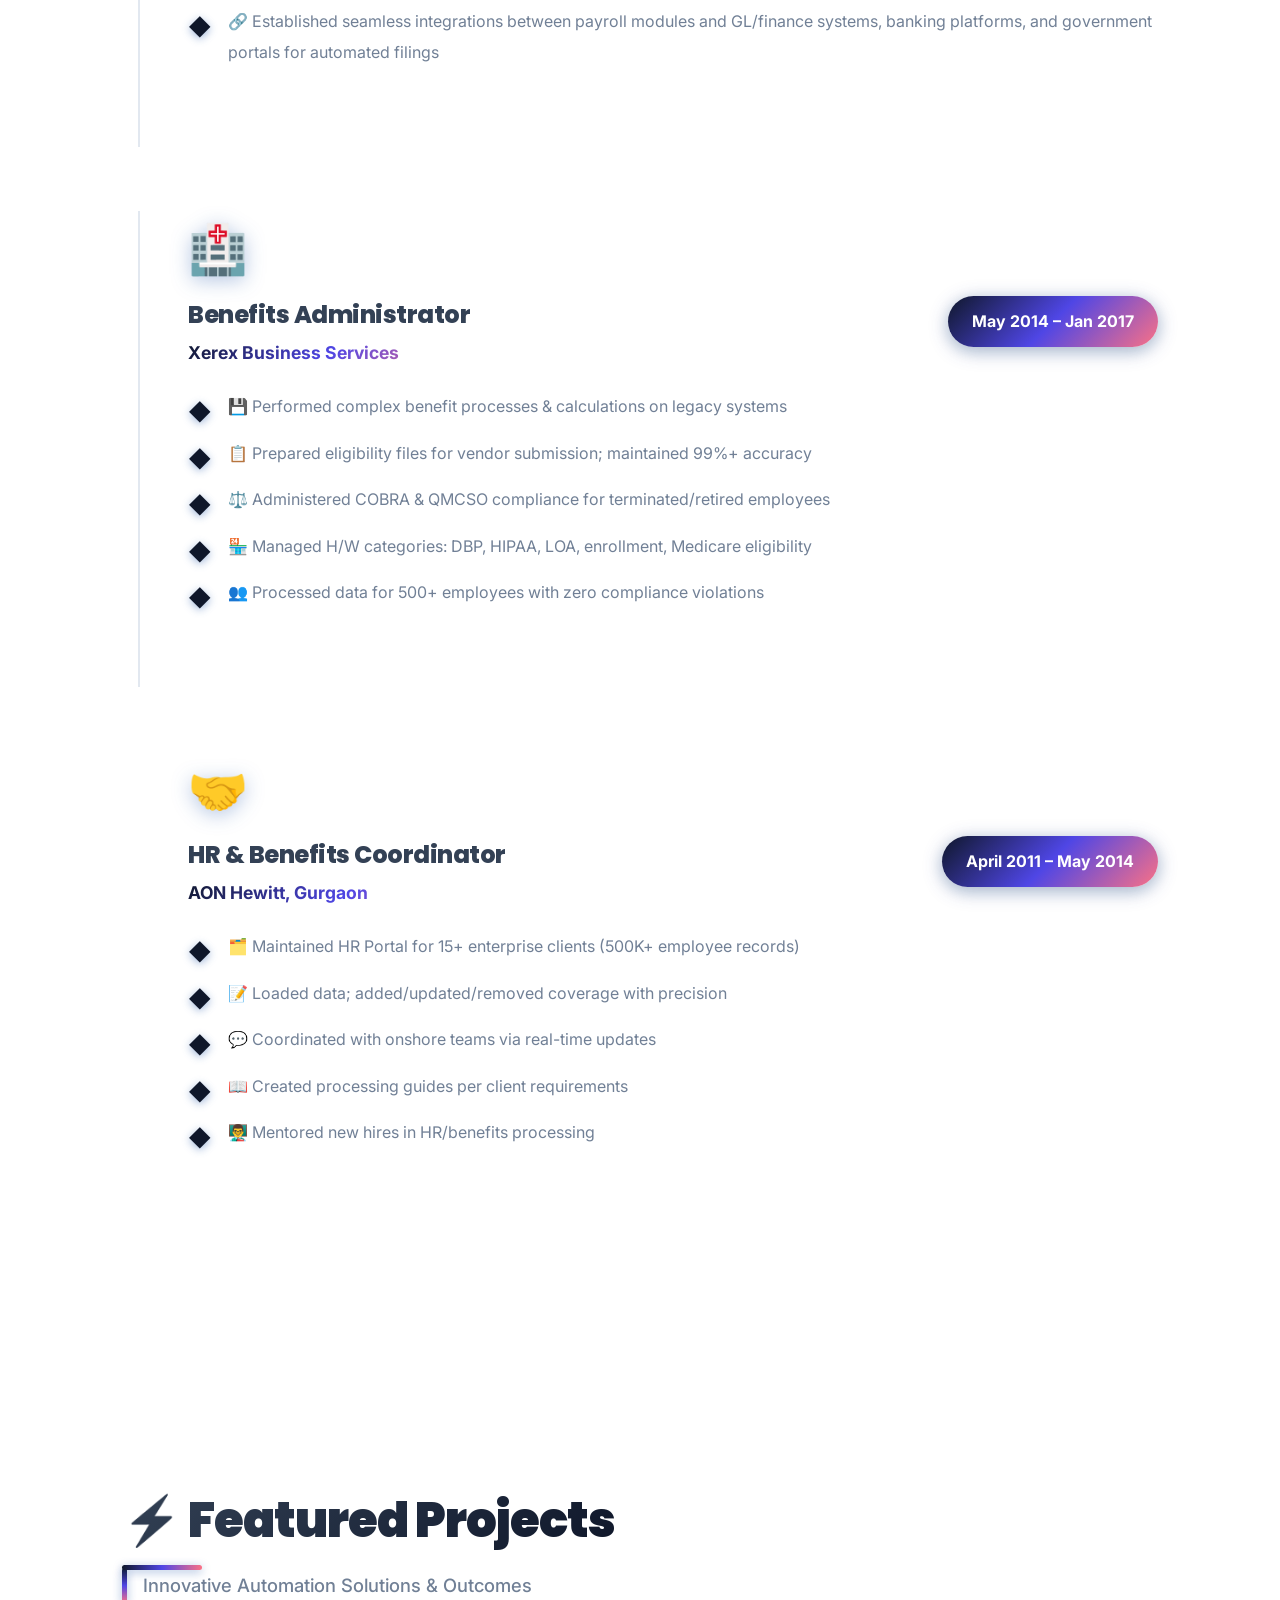
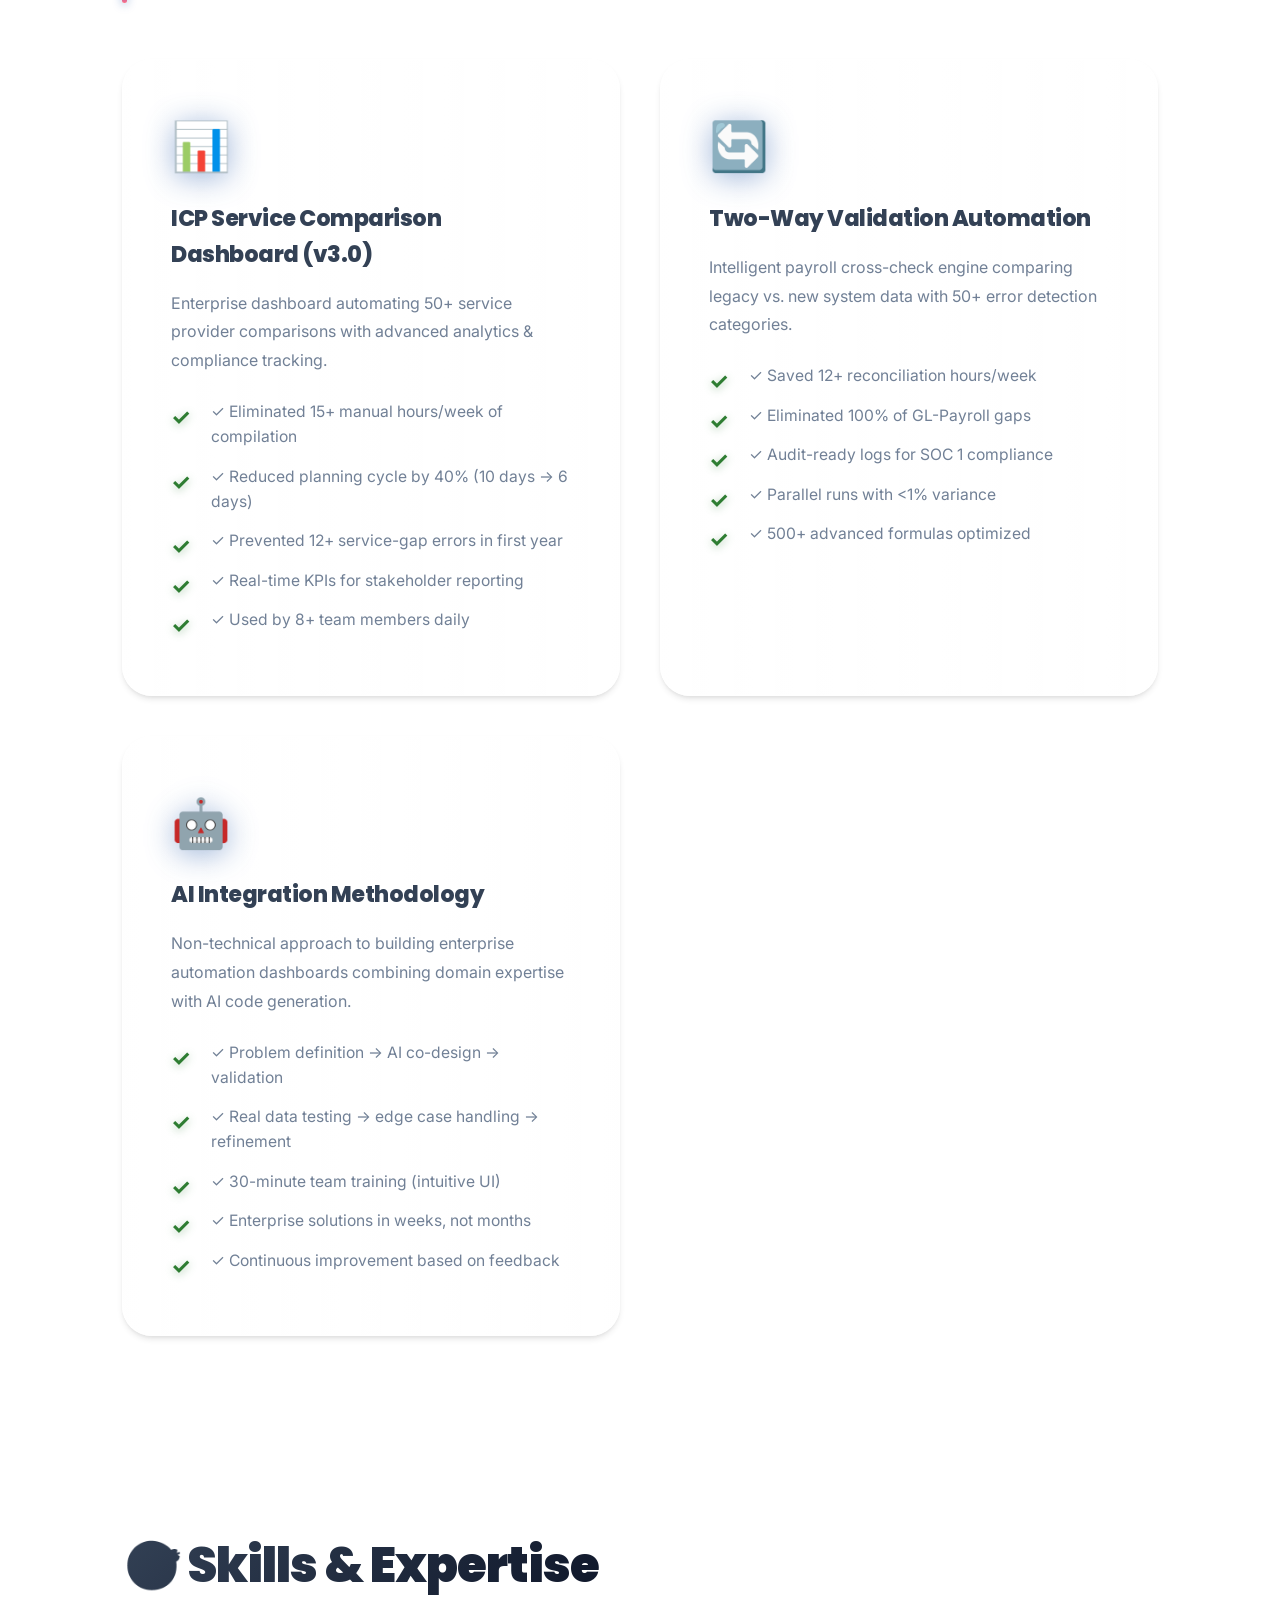
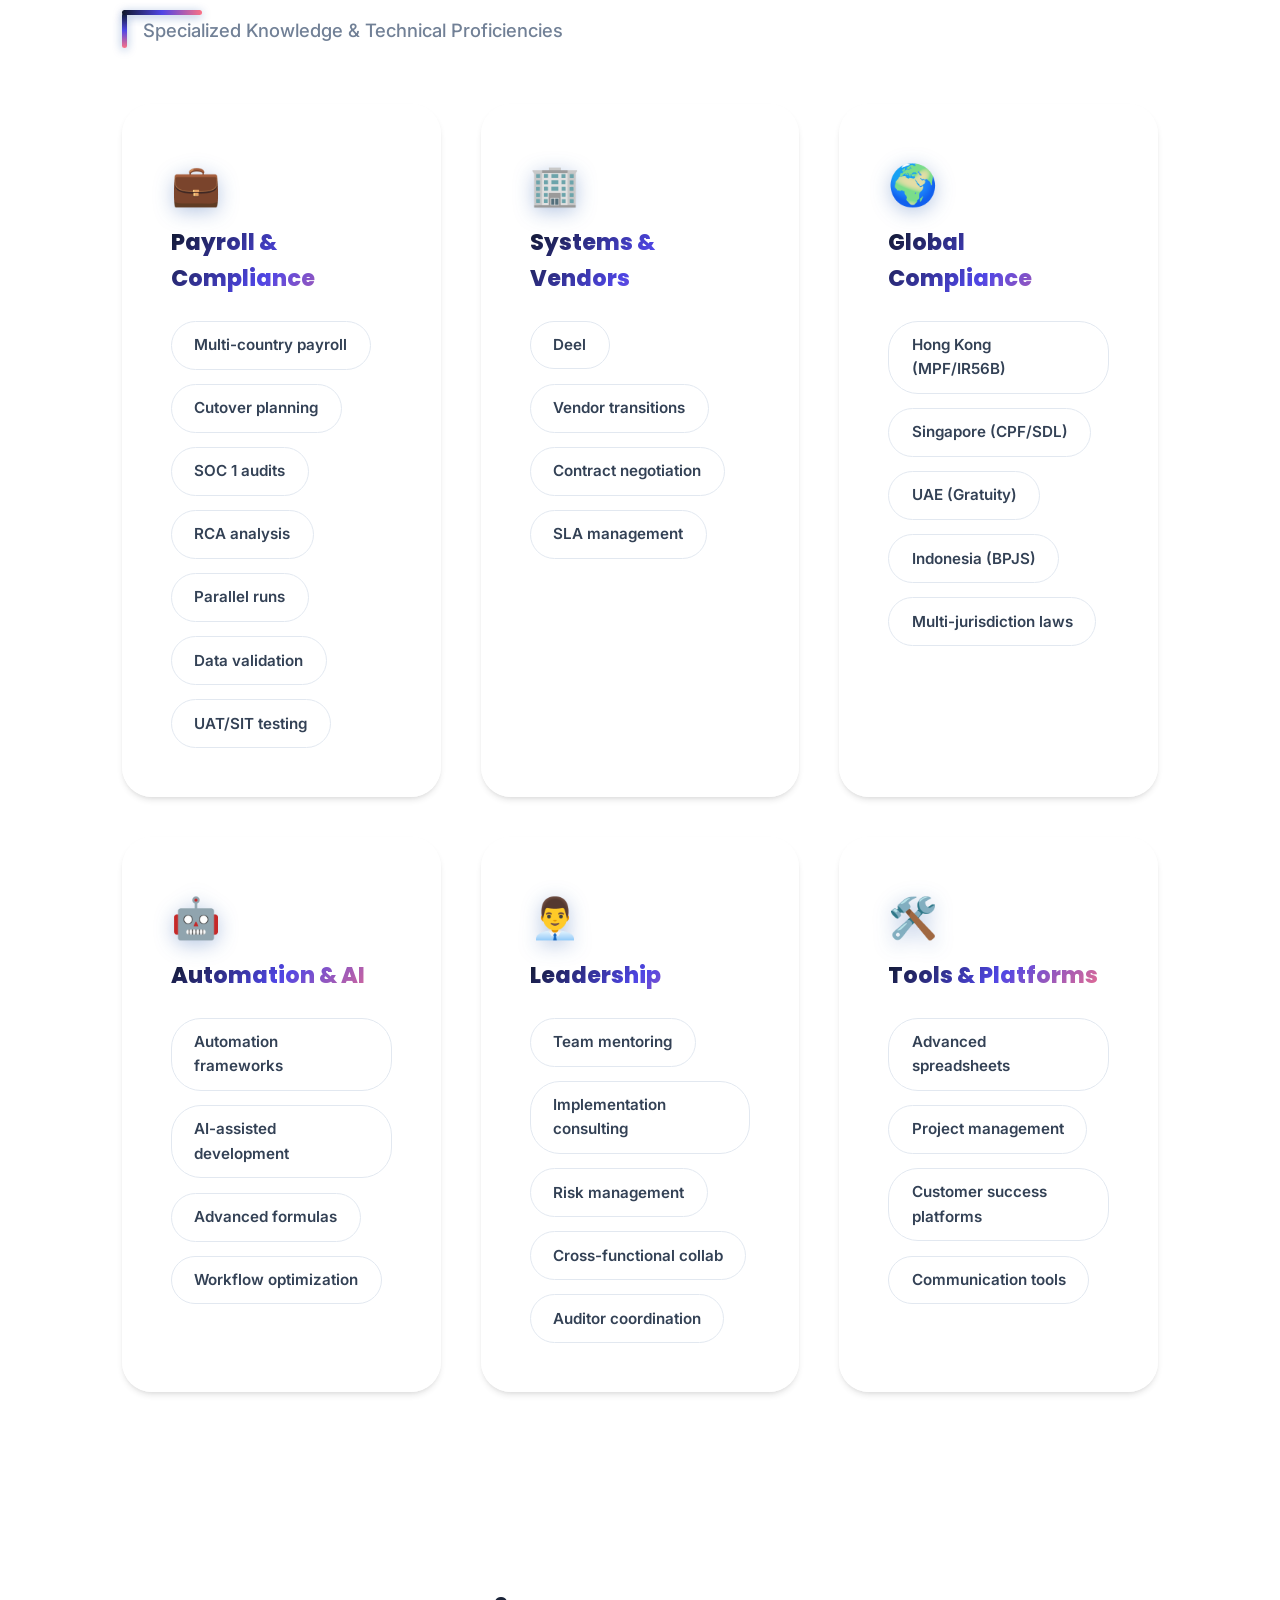
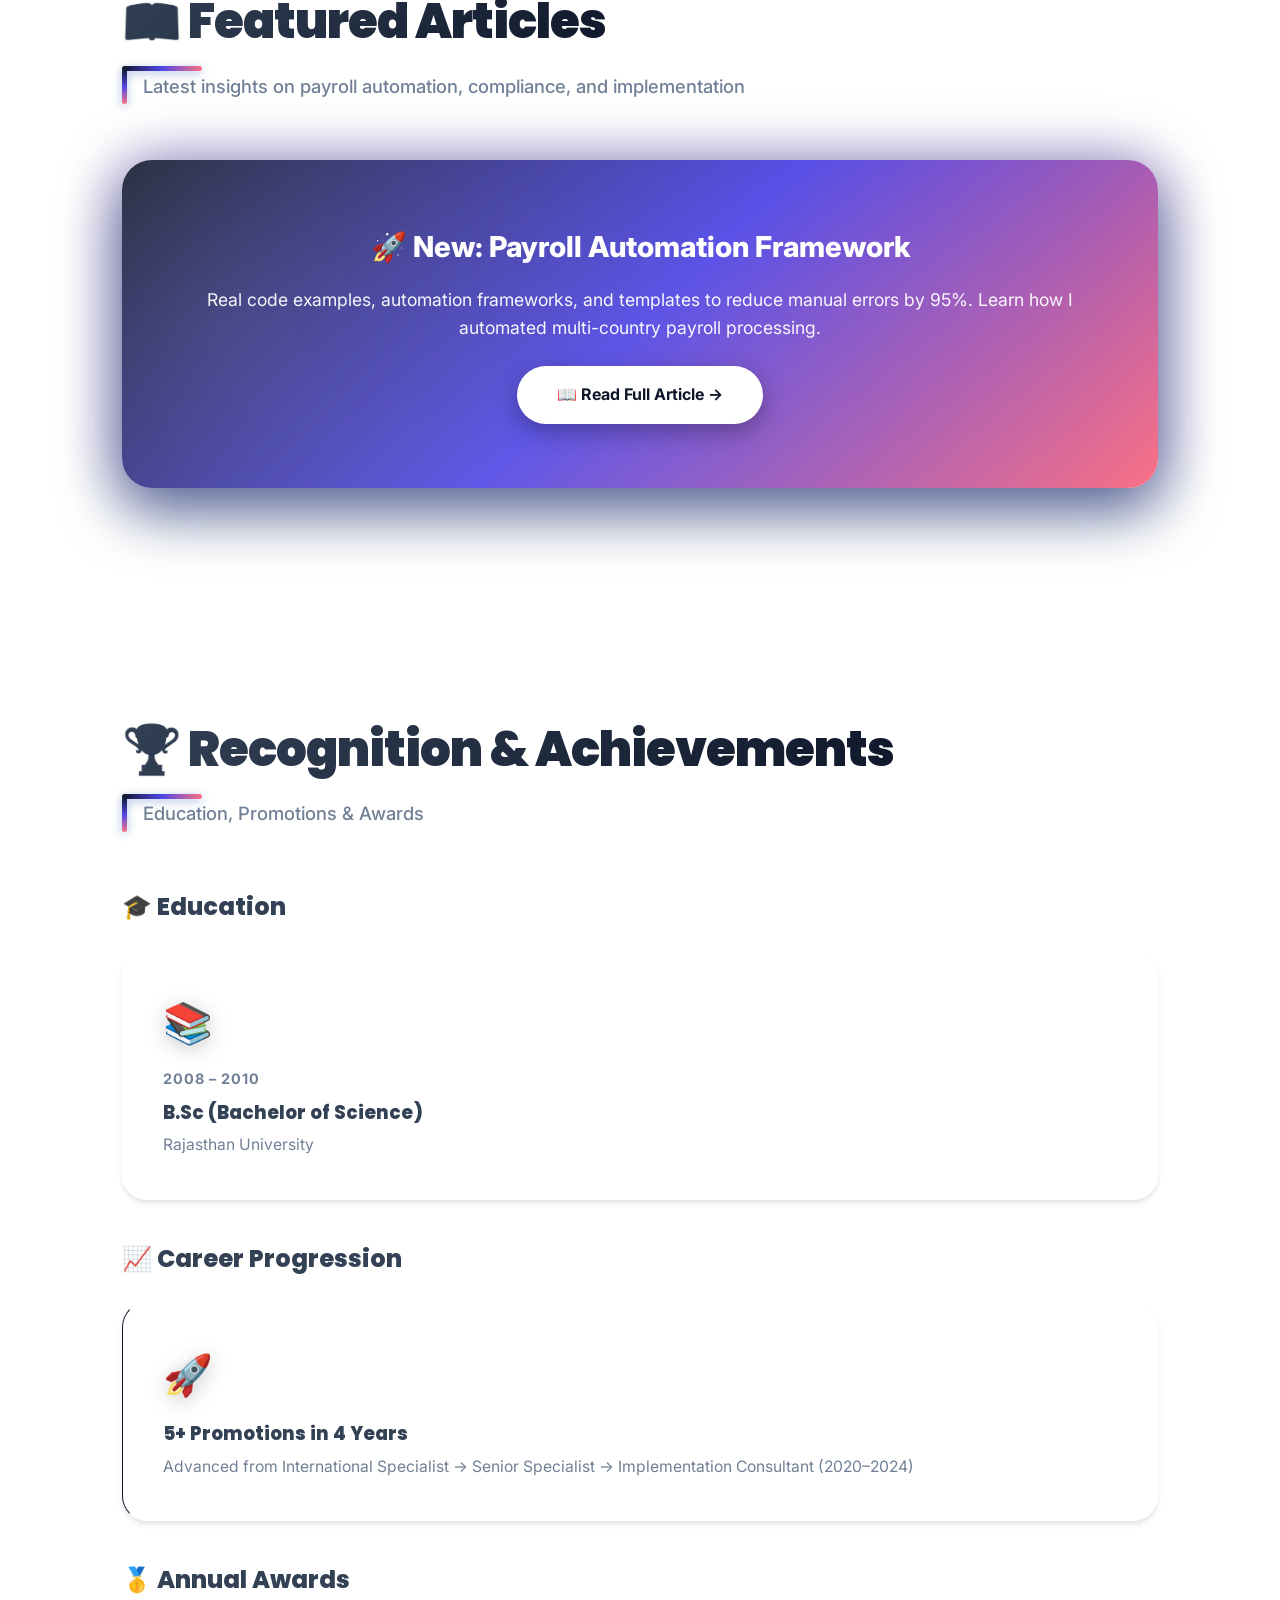
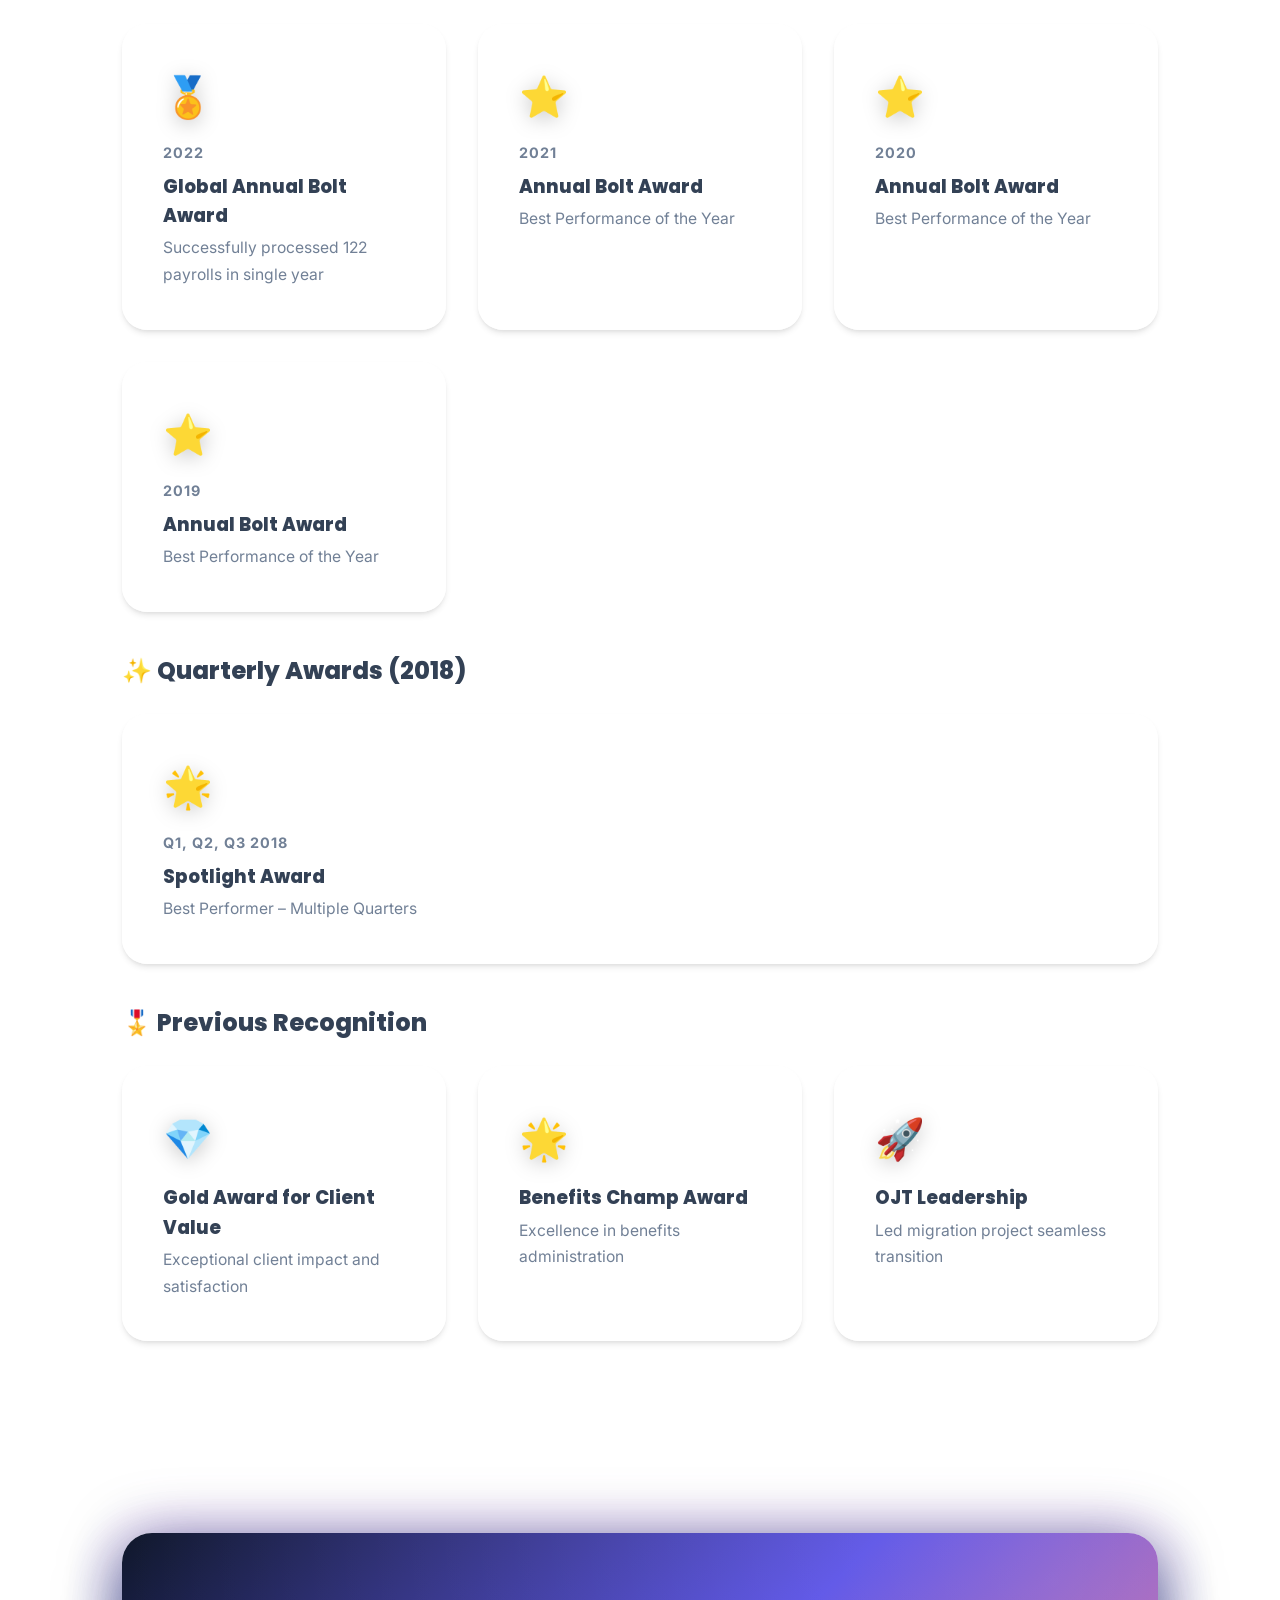
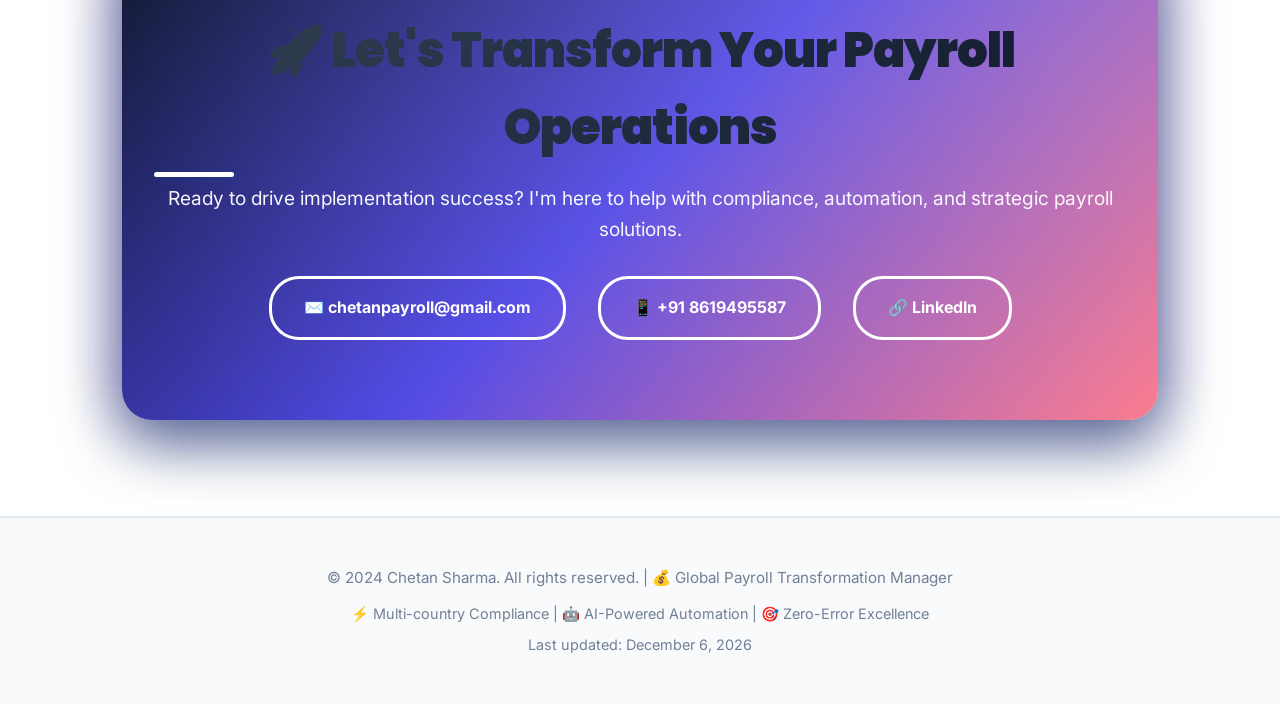
==== commit 315bece1: "Update current role to Global Payroll Transformation Manager at Vertiv - Add Vertiv as the current r" ====
--- a/index.html
+++ b/index.html
@@ -5,7 +5,7 @@
   <meta charset="UTF-8">
   <meta name="viewport" content="width=device-width, initial-scale=1.0">
   <meta name="description"
-    content="Chetan Sharma | Payroll Implementation Manager | Multi-country payroll transitions, compliance, automation & AI integration. 13+ years experience.">
+    content="Chetan Sharma | Global Payroll Transformation Manager at Vertiv | Multi-country payroll transitions, compliance, automation & AI integration. 13+ years experience.">
   <meta name="keywords" content="payroll implementation, multi-country payroll, compliance, automation">
   <meta name="author" content="Chetan Sharma">
   <meta name="theme-color" content="#0d47a1">
@@ -25,7 +25,7 @@
     href="https://fonts.googleapis.com/css2?family=Inter:wght@300;400;500;600;700;800;900&family=Poppins:wght@600;700;800;900&display=swap"
     rel="stylesheet">
 
-  <title>Chetan Sharma | Payroll Implementation Consultant | Global Multi-Country Payroll Specialist</title>
+  <title>Chetan Sharma | Global Payroll Transformation Manager | Multi-Country Payroll Specialist</title>
 
   <link rel='stylesheet' href='styles-enterprise.css'>
 
@@ -110,6 +110,8 @@
 
     <div class="ticker-wrap">
       <div class="ticker-track">
+        <span class="ticker-item"><img src="vertiv-logo.svg" class="ticker-logo" alt="Vertiv"> Vertiv</span> <span
+          class="ticker-item">|</span>
         <span class="ticker-item"><img src="deel logo.png" class="ticker-logo" alt="Deel"> Deel</span> <span
           class="ticker-item">|</span>
         <span class="ticker-item">🚀 Implementation</span> <span class="ticker-item">|</span>
@@ -120,6 +122,8 @@
         <span class="ticker-item"><img src="Xerox Logo.png" class="ticker-logo" alt="Xerox"> Xerox</span> <span
           class="ticker-item">|</span>
         <span class="ticker-item">💼 AON</span> <span class="ticker-item">|</span>
+        <span class="ticker-item"><img src="vertiv-logo.svg" class="ticker-logo" alt="Vertiv"> Vertiv</span> <span
+          class="ticker-item">|</span>
         <span class="ticker-item"><img src="deel logo.png" class="ticker-logo" alt="Deel"> Deel</span> <span
           class="ticker-item">|</span>
         <span class="ticker-item">🚀 Implementation</span> <span class="ticker-item">|</span>
@@ -130,6 +134,8 @@
         <span class="ticker-item"><img src="Xerox Logo.png" class="ticker-logo" alt="Xerox"> Xerox</span> <span
           class="ticker-item">|</span>
         <span class="ticker-item">💼 AON</span> <span class="ticker-item">|</span>
+        <span class="ticker-item"><img src="vertiv-logo.svg" class="ticker-logo" alt="Vertiv"> Vertiv</span> <span
+          class="ticker-item">|</span>
         <span class="ticker-item"><img src="deel logo.png" class="ticker-logo" alt="Deel"> Deel</span> <span
           class="ticker-item">|</span>
         <span class="ticker-item">🚀 Implementation</span> <span class="ticker-item">|</span>
@@ -140,6 +146,8 @@
         <span class="ticker-item"><img src="Xerox Logo.png" class="ticker-logo" alt="Xerox"> Xerox</span> <span
           class="ticker-item">|</span>
         <span class="ticker-item">💼 AON</span> <span class="ticker-item">|</span>
+        <span class="ticker-item"><img src="vertiv-logo.svg" class="ticker-logo" alt="Vertiv"> Vertiv</span> <span
+          class="ticker-item">|</span>
         <span class="ticker-item"><img src="deel logo.png" class="ticker-logo" alt="Deel"> Deel</span> <span
           class="ticker-item">|</span>
         <span class="ticker-item">🚀 Implementation</span> <span class="ticker-item">|</span>
@@ -158,7 +166,7 @@
         <img src="headshot.png" alt="Chetan Sharma" class="hero-headshot parallax-layer" width="160" height="160"
           loading="eager">
         <h1 class="parallax-layer">🌟 Chetan Sharma</h1>
-        <p class="hero-subtitle parallax-layer">💼 Payroll Implementation Manager</p>
+        <p class="hero-subtitle parallax-layer">💼 Global Payroll Transformation Manager @ Vertiv</p>
         <div class="emoji-row parallax-layer">
           <span>🌍</span>
           <span>🚀</span>
@@ -168,9 +176,10 @@
           <span>🏆</span>
         </div>
         <p class="hero-description parallax-layer">
-          Transforming multi-country payroll operations at enterprise scale. <strong>13+ years</strong> orchestrating
-          complex transitions with <strong>99.8% accuracy</strong>. Specialist in compliance, automation, and AI-powered
-          solutions. Promoted 5× in 4 years.
+          Now leading global payroll transformation at <strong>Vertiv</strong> across <strong>54 countries and 179 legal
+          entities</strong>. <strong>13+ years</strong> orchestrating complex multi-country transitions with
+          <strong>99.8% accuracy</strong>. Specialist in compliance, automation, and AI-powered solutions. Promoted 5× in
+          4 years.
         </p>
 
         <!-- Executive Introduction Video -->
@@ -236,13 +245,34 @@
       <p class="section-subtitle">13+ Years of Multi-Country Payroll Excellence</p>
 
       <div class="experience-item">
+        <div class="experience-icon">⚡</div>
+        <div class="experience-header">
+          <div>
+            <div class="experience-title">Global Payroll Transformation Manager</div>
+            <div class="experience-company">Vertiv (NYSE: VRT)</div>
+          </div>
+          <div class="experience-period">Mar 2026 – Present</div>
+        </div>
+        <ul class="experience-bullets">
+          <li>🌐 Appointed to lead global payroll transformation at Vertiv — an NYSE-listed (VRT) critical digital
+            infrastructure leader operating in 130+ countries with ~34,000 employees worldwide</li>
+          <li>🎯 Driving global payroll transformation across <strong>54 countries and 179 legal entities</strong> —
+            owning the strategy, standardization, and modernization of payroll operations</li>
+          <li>🔄 Focused on process harmonization, governance, and scalable automation as the foundation for
+            enterprise-wide transformation</li>
+          <li>⚙️ Bringing 13+ years of multi-country payroll implementation, compliance, and AI-driven automation
+            expertise into a global enterprise environment</li>
+        </ul>
+      </div>
+
+      <div class="experience-item">
         <div class="experience-icon">🌐</div>
         <div class="experience-header">
           <div>
             <div class="experience-title">Payroll Implementation Manager</div>
             <div class="experience-company">Deel (formerly Safeguard Pay)</div>
           </div>
-          <div class="experience-period">Oct 2018 – Present</div>
+          <div class="experience-period">Oct 2018 – Mar 2026</div>
         </div>
         <ul class="experience-bullets">
           <li>🌍 Led payroll transitions in 5+ countries (Hong Kong, Singapore, Indonesia, UAE), maintaining 99.8%
@@ -553,7 +583,7 @@
           solutions.</p>
         <div class="contact-links">
           <a href="mailto:chetanpayroll@gmail.com" class="contact-link"><span>✉️ chetanpayroll@gmail.com</span></a>
-          <a href="tel:+918611949558" class="contact-link"><span>📱 +91 8619495587</span></a>
+          <a href="tel:+918619495587" class="contact-link"><span>📱 +91 8619495587</span></a>
           <a href="https://www.linkedin.com/in/chetan-champ" target="_blank" rel="noopener noreferrer"
             class="contact-link"><span>🔗 LinkedIn</span></a>
         </div>
@@ -561,7 +591,7 @@
     </section>
   </main>
   <footer role="contentinfo">
-    <p>&copy; 2024 Chetan Sharma. All rights reserved. | 💰 Payroll Implementation Manager</p>
+    <p>&copy; 2024 Chetan Sharma. All rights reserved. | 💰 Global Payroll Transformation Manager</p>
     <p style="font-size: 0.9rem; margin-top: 0.75rem;">⚡ Multi-country Compliance | 🤖 AI-Powered Automation | 🎯
       Zero-Error Excellence</p>
     <p style="font-size: 0.9rem; margin-top: 0.5rem;" id="lastUpdated">Last updated: 2024</p>
@@ -580,14 +610,18 @@
     "@context": "https://schema.org",
     "@type": "Person",
     "name": "Chetan Sharma",
-    "jobTitle": "Payroll Implementation Manager",
+    "jobTitle": "Global Payroll Transformation Manager",
+    "worksFor": {
+      "@type": "Organization",
+      "name": "Vertiv"
+    },
     "url": "https://www.gmppayroll.com",
     "email": "chetanpayroll@gmail.com",
-    "telephone": "+918611949558",
+    "telephone": "+918619495587",
     "location": "Gurgaon, India",
     "sameAs": "https://www.linkedin.com/in/chetan-champ",
     "image": "https://www.gmppayroll.com/headshot.png",
-    "description": "Payroll Implementation Manager with 13+ years of experience in multi-country payroll transitions, compliance, and AI automation.",
+    "description": "Global Payroll Transformation Manager at Vertiv with 13+ years of experience in multi-country payroll transitions, compliance, and AI automation.",
     "knowsAbout": ["Payroll Implementation", "Multi-country Compliance", "Automation", "Data Migration", "Global Payroll Operations", "AI Integration"]
   }
   </script>
@@ -794,9 +828,9 @@
 VERSION:3.0
 FN:Chetan Sharma
 N:Sharma;Chetan;;;
-TITLE:Payroll Implementation Manager
+TITLE:Global Payroll Transformation Manager
 EMAIL:chetanpayroll@gmail.com
-TEL:+918611949558
+TEL:+918619495587
 URL:https://www.gmppayroll.com
 URL:https://www.linkedin.com/in/chetan-champ
 ADR;;Gurgaon;Haryana;;India
